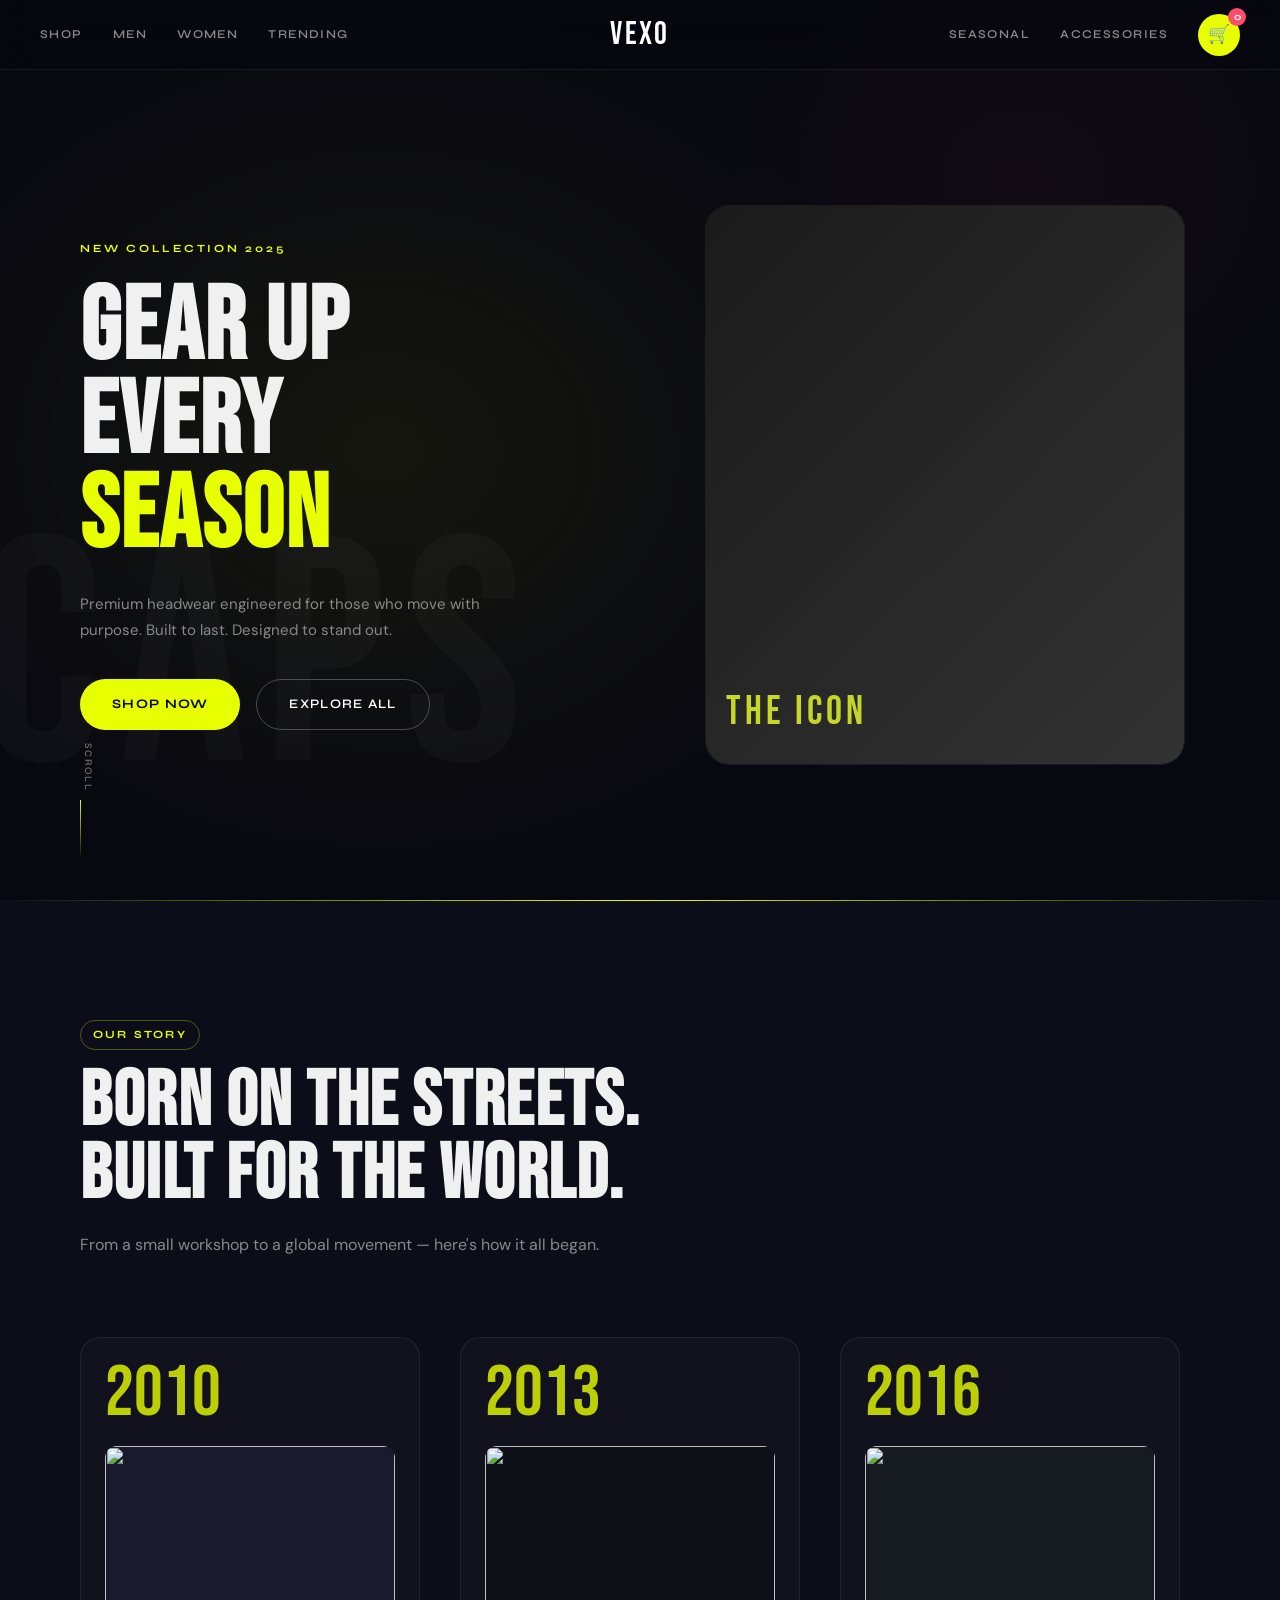
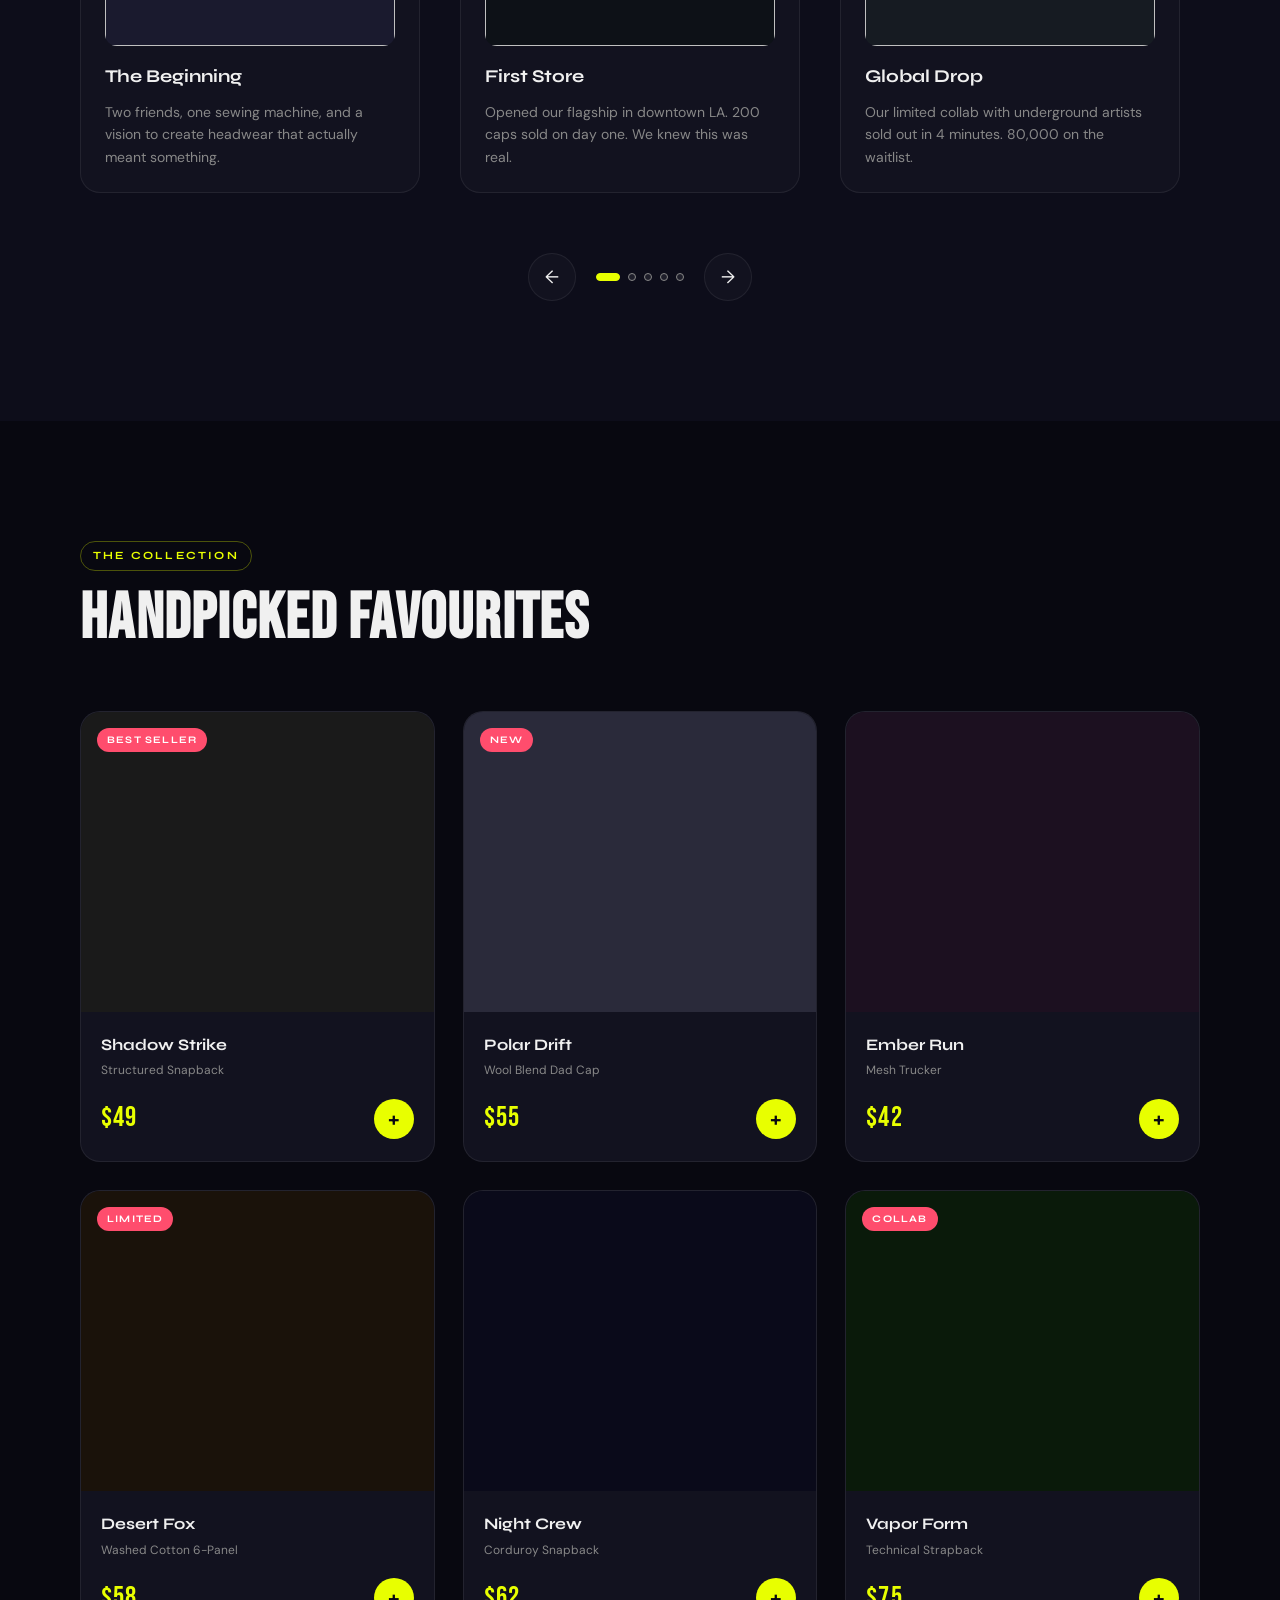
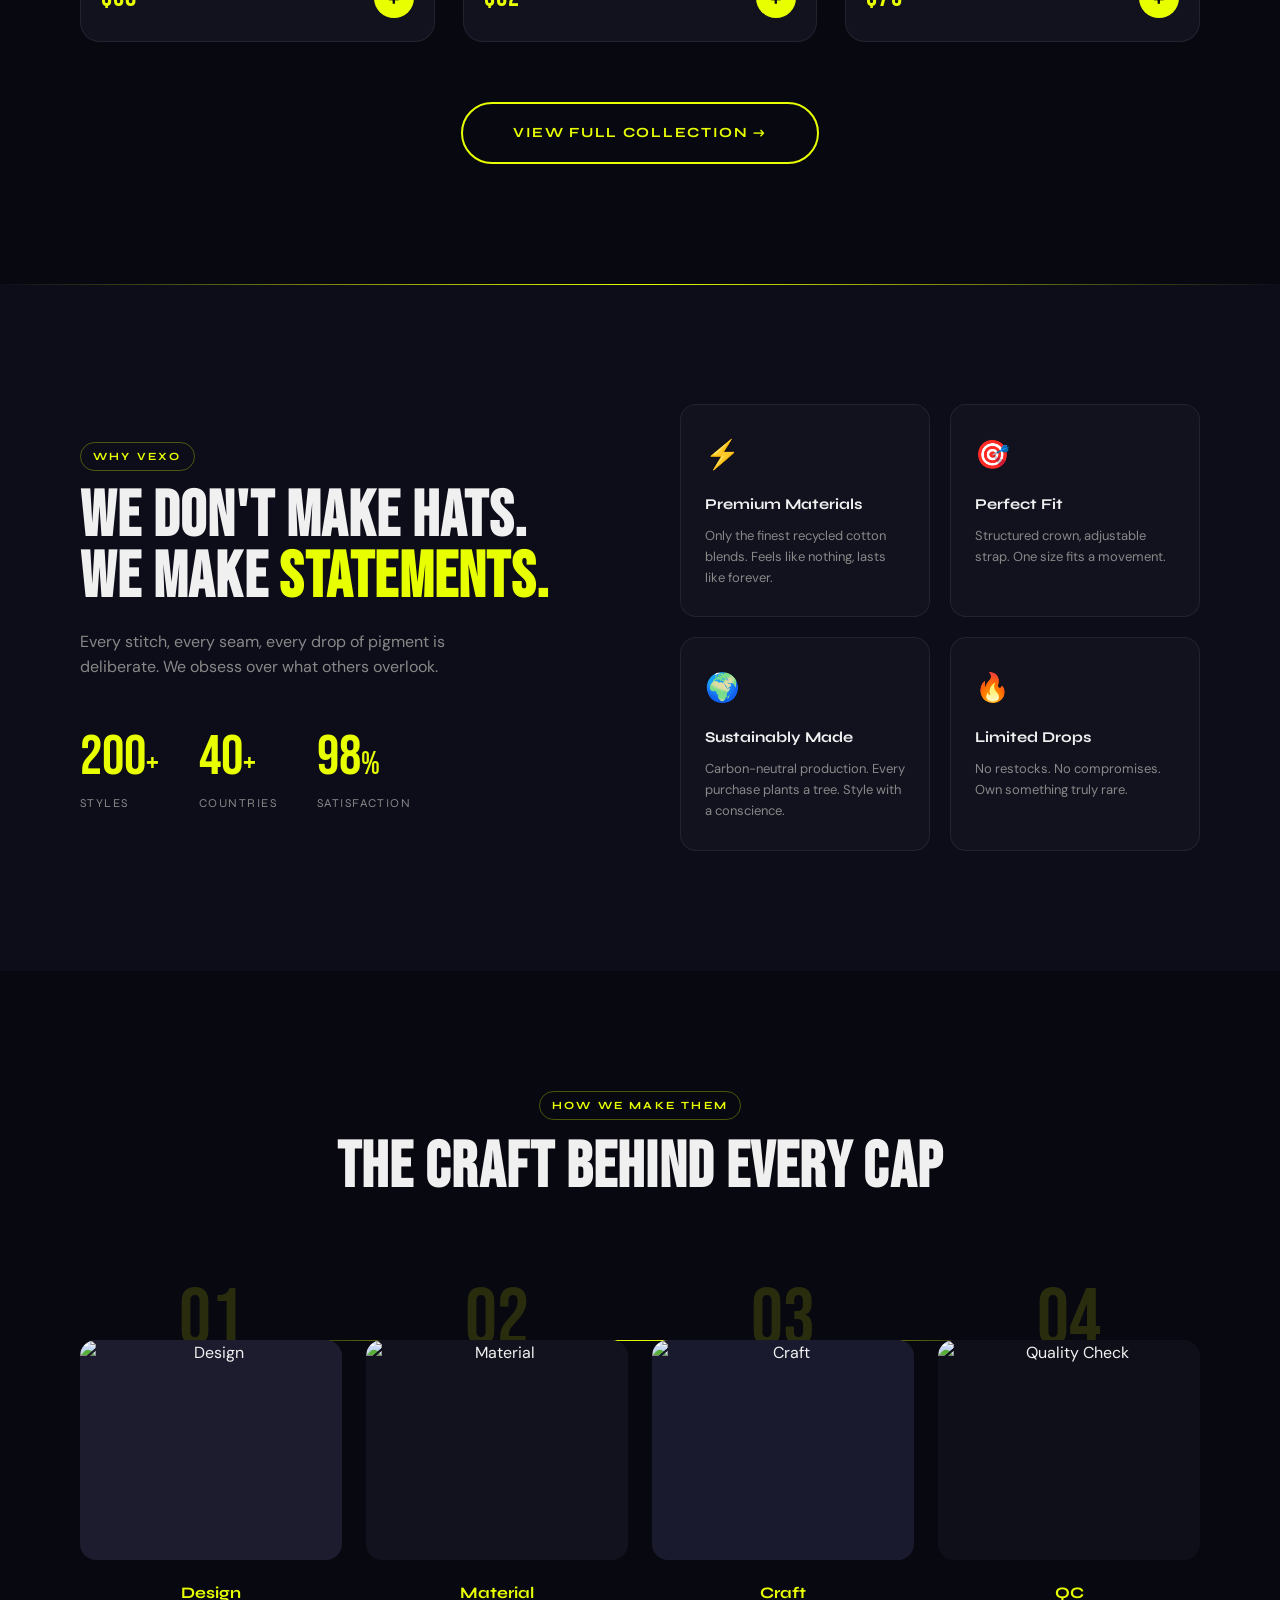
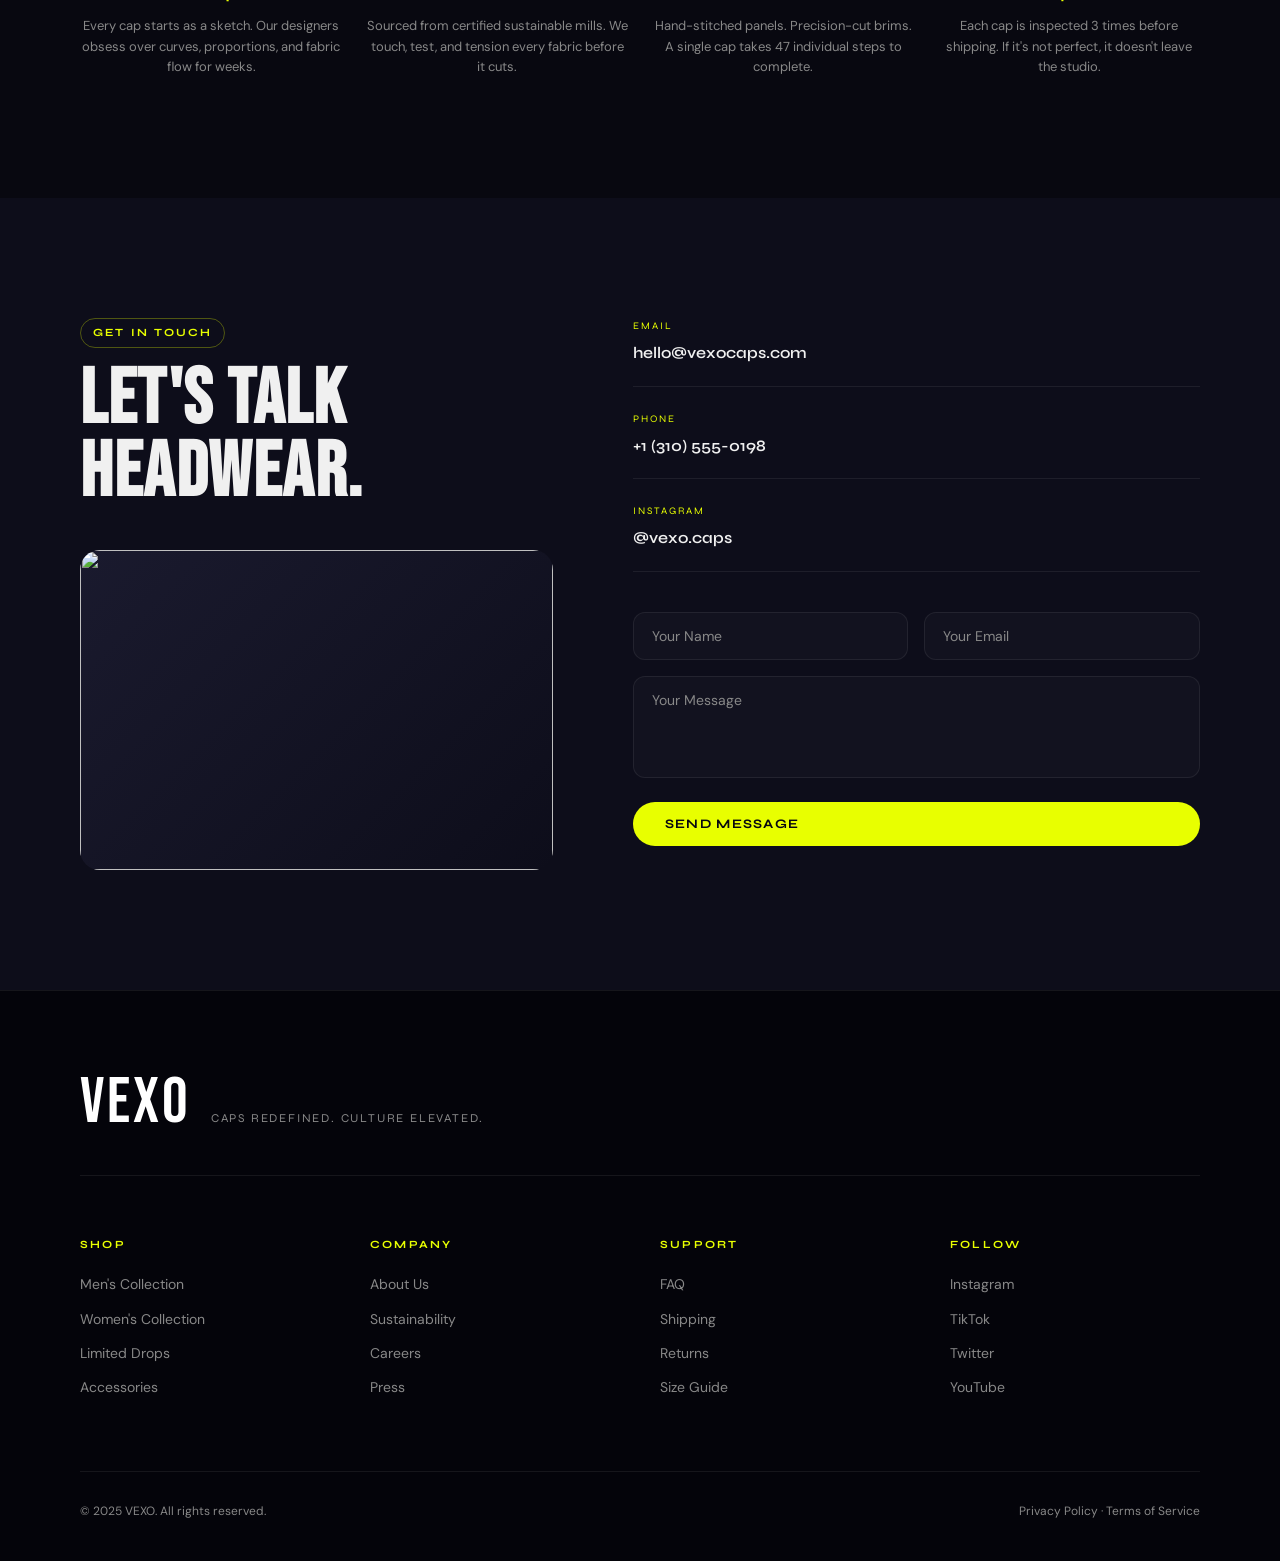
==== index.html @ aacdba31 "first commit" ====
<!DOCTYPE html>
<html lang="en">
<head>
  <meta charset="UTF-8" />
  <meta name="viewport" content="width=device-width, initial-scale=1.0" />
  <title>VEXO — Caps Redefined</title>
  <link rel="stylesheet" href="index.css" />
  <link href="https://fonts.googleapis.com/css2?family=Bebas+Neue&family=Syne:wght@400;600;700;800&family=DM+Sans:ital,wght@0,300;0,400;1,300&display=swap" rel="stylesheet" />
</head>
<body>

<!-- ========== NAV ========== -->
<nav id="navbar">
  <div class="nav-left">
    <a href="#">SHOP</a>
    <a href="#">MEN</a>
    <a href="#">WOMEN</a>
    <a href="#">TRENDING</a>
  </div>
  <div class="nav-logo">VEXO</div>
  <div class="nav-right">
    <a href="#">SEASONAL</a>
    <a href="#">ACCESSORIES</a>
    <a href="cart.html" class="cart-link">
      <span class="cart-icon">🛒</span>
      <span class="cart-count" id="cartCount">0</span>
    </a>
  </div>
</nav>

<!-- ========== HERO ========== -->
<section class="hero" id="hero">
  <div class="hero-bg-text">CAPS</div>
  <div class="hero-content">
    <div class="hero-tag">NEW COLLECTION 2025</div>
    <h1 class="hero-title">
      <span class="line" data-text="GEAR UP">GEAR UP</span>
      <span class="line" data-text="EVERY">EVERY</span>
      <span class="line accent" data-text="SEASON">SEASON</span>
    </h1>
    <p class="hero-sub">Premium headwear engineered for those who move with purpose. Built to last. Designed to stand out.</p>
    <div class="hero-btns">
      <a href="#store" class="btn-primary">SHOP NOW</a>
      <a href="full-collection.html" class="btn-secondary">EXPLORE ALL</a>
    </div>
  </div>
  <div class="hero-img-wrap">
    <div class="hero-img-box">
      <img src="images/hero-cap.jpg" alt="Hero Cap" onerror="this.style.background='linear-gradient(135deg,#1a1a1a,#333)';this.alt=''">
      <div class="hero-img-label">THE ICON</div>
    </div>
  </div>
  <div class="hero-scroll-hint">
    <span>SCROLL</span>
    <div class="scroll-line"></div>
  </div>
</section>

<!-- ========== ABOUT / TIMELINE ========== -->
<section class="about" id="about">
  <div class="about-header">
    <span class="section-tag">OUR STORY</span>
    <h2>Born on the streets.<br>Built for the world.</h2>
    <p class="about-intro">From a small workshop to a global movement — here's how it all began.</p>
  </div>

  <div class="timeline-wrapper">
    <div class="timeline-track" id="timelineTrack">
      <div class="timeline-item">
        <div class="tl-year">2010</div>
        <div class="tl-img-wrap">
          <img src="images/tl1.jpg" alt="" onerror="this.parentElement.style.background='#1a1a2e'">
        </div>
        <div class="tl-content">
          <h3>The Beginning</h3>
          <p>Two friends, one sewing machine, and a vision to create headwear that actually meant something.</p>
        </div>
      </div>
      <div class="timeline-item">
        <div class="tl-year">2013</div>
        <div class="tl-img-wrap">
          <img src="images/tl2.jpg" alt="" onerror="this.parentElement.style.background='#0d1117'">
        </div>
        <div class="tl-content">
          <h3>First Store</h3>
          <p>Opened our flagship in downtown LA. 200 caps sold on day one. We knew this was real.</p>
        </div>
      </div>
      <div class="timeline-item">
        <div class="tl-year">2016</div>
        <div class="tl-img-wrap">
          <img src="images/tl3.jpg" alt="" onerror="this.parentElement.style.background='#161b22'">
        </div>
        <div class="tl-content">
          <h3>Global Drop</h3>
          <p>Our limited collab with underground artists sold out in 4 minutes. 80,000 on the waitlist.</p>
        </div>
      </div>
      <div class="timeline-item">
        <div class="tl-year">2019</div>
        <div class="tl-img-wrap">
          <img src="images/tl4.jpg" alt="" onerror="this.parentElement.style.background='#0f0f1a'">
        </div>
        <div class="tl-content">
          <h3>Sustainable Era</h3>
          <p>Switched to 100% recycled materials. Style without compromise. Planet first, always.</p>
        </div>
      </div>
      <div class="timeline-item">
        <div class="tl-year">2025</div>
        <div class="tl-img-wrap">
          <img src="images/tl5.jpg" alt="" onerror="this.parentElement.style.background='#111'>">
        </div>
        <div class="tl-content">
          <h3>The Future</h3>
          <p>200+ styles. 40 countries. And we're just getting started. Welcome to the new era of VEXO.</p>
        </div>
      </div>
    </div>
    <div class="timeline-nav">
      <button class="tl-btn" id="tlPrev">←</button>
      <div class="tl-dots" id="tlDots"></div>
      <button class="tl-btn" id="tlNext">→</button>
    </div>
  </div>
</section>

<!-- ========== STORE SECTION ========== -->
<section class="store" id="store">
  <div class="store-header">
    <span class="section-tag">THE COLLECTION</span>
    <h2>Handpicked Favourites</h2>
  </div>

  <div class="products-grid" id="productsGrid">
    <!-- Cards injected by JS -->
  </div>

  <div class="store-cta">
    <a href="full-collection.html" class="btn-outline-big">VIEW FULL COLLECTION →</a>
  </div>
</section>

<!-- ========== WHY US ========== -->
<section class="why" id="why">
  <div class="why-left">
    <span class="section-tag">WHY VEXO</span>
    <h2>We don't make hats.<br>We make <em>statements.</em></h2>
    <p>Every stitch, every seam, every drop of pigment is deliberate. We obsess over what others overlook.</p>
    <div class="why-stats">
      <div class="stat"><span class="stat-num" data-target="200">0</span><span>+</span><p>Styles</p></div>
      <div class="stat"><span class="stat-num" data-target="40">0</span><span>+</span><p>Countries</p></div>
      <div class="stat"><span class="stat-num" data-target="98">0</span><span>%</span><p>Satisfaction</p></div>
    </div>
  </div>
  <div class="why-right">
    <div class="why-card wc1">
      <div class="wc-icon">⚡</div>
      <h4>Premium Materials</h4>
      <p>Only the finest recycled cotton blends. Feels like nothing, lasts like forever.</p>
    </div>
    <div class="why-card wc2">
      <div class="wc-icon">🎯</div>
      <h4>Perfect Fit</h4>
      <p>Structured crown, adjustable strap. One size fits a movement.</p>
    </div>
    <div class="why-card wc3">
      <div class="wc-icon">🌍</div>
      <h4>Sustainably Made</h4>
      <p>Carbon-neutral production. Every purchase plants a tree. Style with a conscience.</p>
    </div>
    <div class="why-card wc4">
      <div class="wc-icon">🔥</div>
      <h4>Limited Drops</h4>
      <p>No restocks. No compromises. Own something truly rare.</p>
    </div>
  </div>
</section>

<!-- ========== PROCESS SECTION ========== -->
<section class="process" id="process">
  <div class="process-header">
    <span class="section-tag">HOW WE MAKE THEM</span>
    <h2>The Craft Behind Every Cap</h2>
  </div>
  <div class="process-steps">
    <div class="process-step ps-reveal">
      <div class="ps-num">01</div>
      <div class="ps-img-wrap">
        <img src="images/proc1.jpg" alt="Design" onerror="this.parentElement.style.background='#1c1c2e'">
      </div>
      <h4>Design</h4>
      <p>Every cap starts as a sketch. Our designers obsess over curves, proportions, and fabric flow for weeks.</p>
    </div>
    <div class="process-step ps-reveal">
      <div class="ps-num">02</div>
      <div class="ps-img-wrap">
        <img src="images/proc2.jpg" alt="Material" onerror="this.parentElement.style.background='#12121f'">
      </div>
      <h4>Material</h4>
      <p>Sourced from certified sustainable mills. We touch, test, and tension every fabric before it cuts.</p>
    </div>
    <div class="process-step ps-reveal">
      <div class="ps-num">03</div>
      <div class="ps-img-wrap">
        <img src="images/proc3.jpg" alt="Craft" onerror="this.parentElement.style.background='#1a1a2e'">
      </div>
      <h4>Craft</h4>
      <p>Hand-stitched panels. Precision-cut brims. A single cap takes 47 individual steps to complete.</p>
    </div>
    <div class="process-step ps-reveal">
      <div class="ps-num">04</div>
      <div class="ps-img-wrap">
        <img src="images/proc4.jpg" alt="Quality Check" onerror="this.parentElement.style.background='#0f0f1a'">
      </div>
      <h4>QC</h4>
      <p>Each cap is inspected 3 times before shipping. If it's not perfect, it doesn't leave the studio.</p>
    </div>
  </div>
</section>

<!-- ========== CONTACT ========== -->
<section class="contact" id="contact">
  <div class="contact-left">
    <span class="section-tag">GET IN TOUCH</span>
    <h2>Let's Talk<br>Headwear.</h2>
    <div class="contact-img-wrap">
      <img src="images/contact-cap.jpg" alt="" onerror="this.parentElement.style.background='linear-gradient(135deg,#1a1a2e,#0d0d1a)'">
    </div>
  </div>
  <div class="contact-right">
    <div class="contact-info">
      <div class="ci-item">
        <div class="ci-label">EMAIL</div>
        <div class="ci-value">hello@vexocaps.com</div>
      </div>
      <div class="ci-item">
        <div class="ci-label">PHONE</div>
        <div class="ci-value">+1 (310) 555-0198</div>
      </div>
      <div class="ci-item">
        <div class="ci-label">INSTAGRAM</div>
        <div class="ci-value">@vexo.caps</div>
      </div>
    </div>
    <form class="contact-form" id="contactForm">
      <div class="form-row">
        <div class="form-group">
          <input type="text" placeholder="Your Name" required />
        </div>
        <div class="form-group">
          <input type="email" placeholder="Your Email" required />
        </div>
      </div>
      <div class="form-group">
        <textarea placeholder="Your Message" rows="4" required></textarea>
      </div>
      <button type="submit" class="btn-primary">SEND MESSAGE</button>
    </form>
  </div>
</section>

<!-- ========== FOOTER ========== -->
<footer class="footer">
  <div class="footer-top">
    <div class="footer-logo">VEXO</div>
    <div class="footer-tagline">Caps Redefined. Culture Elevated.</div>
  </div>
  <div class="footer-grid">
    <div class="footer-col">
      <h5>SHOP</h5>
      <a href="#">Men's Collection</a>
      <a href="#">Women's Collection</a>
      <a href="#">Limited Drops</a>
      <a href="#">Accessories</a>
    </div>
    <div class="footer-col">
      <h5>COMPANY</h5>
      <a href="#">About Us</a>
      <a href="#">Sustainability</a>
      <a href="#">Careers</a>
      <a href="#">Press</a>
    </div>
    <div class="footer-col">
      <h5>SUPPORT</h5>
      <a href="#">FAQ</a>
      <a href="#">Shipping</a>
      <a href="#">Returns</a>
      <a href="#">Size Guide</a>
    </div>
    <div class="footer-col">
      <h5>FOLLOW</h5>
      <a href="#">Instagram</a>
      <a href="#">TikTok</a>
      <a href="#">Twitter</a>
      <a href="#">YouTube</a>
    </div>
  </div>
  <div class="footer-bottom">
    <span>© 2025 VEXO. All rights reserved.</span>
    <span>Privacy Policy · Terms of Service</span>
  </div>
</footer>

<!-- Add to cart toast -->
<div class="toast" id="toast">
  <span class="toast-icon">✓</span>
  <span id="toastMsg">Added to cart!</span>
</div>

<script src="script.js"></script>
</body>
</html>
---- index.css ----
/* ===================== RESET & VARS ===================== */
*, *::before, *::after { box-sizing: border-box; margin: 0; padding: 0; }

:root {
  --bg: #080810;
  --bg2: #0d0d1a;
  --surface: #12121f;
  --border: rgba(255,255,255,0.07);
  --text: #f0f0f0;
  --text-muted: #888;
  --accent: #e8ff00;
  --accent2: #ff4d6d;
  --white: #ffffff;
  --font-display: 'Bebas Neue', sans-serif;
  --font-body: 'DM Sans', sans-serif;
  --font-ui: 'Syne', sans-serif;
  --nav-h: 70px;
  --radius: 12px;
  --transition: cubic-bezier(0.25, 0.46, 0.45, 0.94);
}

html { scroll-behavior: smooth; }

body {
  background: var(--bg);
  color: var(--text);
  font-family: var(--font-body);
  font-size: 16px;
  line-height: 1.6;
  overflow-x: hidden;
}

a { text-decoration: none; color: inherit; }
img { display: block; width: 100%; height: 100%; object-fit: cover; }
button { cursor: pointer; border: none; background: none; font-family: inherit; }

/* ===================== SCROLLBAR ===================== */
::-webkit-scrollbar { width: 4px; }
::-webkit-scrollbar-track { background: var(--bg); }
::-webkit-scrollbar-thumb { background: var(--accent); border-radius: 2px; }

/* ===================== NAV ===================== */
#navbar {
  position: fixed;
  top: 0; left: 0; right: 0;
  z-index: 1000;
  height: var(--nav-h);
  display: flex;
  align-items: center;
  justify-content: space-between;
  padding: 0 40px;
  background: rgba(8,8,16,0.6);
  backdrop-filter: blur(20px);
  border-bottom: 1px solid var(--border);
  transition: background 0.4s;
}
#navbar.scrolled { background: rgba(8,8,16,0.95); }

.nav-left, .nav-right {
  display: flex;
  align-items: center;
  gap: 30px;
}
.nav-left a, .nav-right a:not(.cart-link) {
  font-family: var(--font-ui);
  font-size: 12px;
  font-weight: 600;
  letter-spacing: 0.12em;
  color: var(--text-muted);
  transition: color 0.3s;
}
.nav-left a:hover, .nav-right a:not(.cart-link):hover { color: var(--accent); }

.nav-logo {
  font-family: var(--font-display);
  font-size: 32px;
  letter-spacing: 0.08em;
  color: var(--white);
  position: absolute;
  left: 50%;
  transform: translateX(-50%);
}

.cart-link {
  position: relative;
  display: flex;
  align-items: center;
  justify-content: center;
  width: 42px; height: 42px;
  background: var(--accent);
  border-radius: 50%;
  font-size: 18px;
  transition: transform 0.3s var(--transition), box-shadow 0.3s;
}
.cart-link:hover { transform: scale(1.12); box-shadow: 0 0 20px rgba(232,255,0,0.5); }
.cart-count {
  position: absolute;
  top: -6px; right: -6px;
  background: var(--accent2);
  color: #fff;
  font-family: var(--font-ui);
  font-size: 10px;
  font-weight: 700;
  width: 18px; height: 18px;
  border-radius: 50%;
  display: flex;
  align-items: center;
  justify-content: center;
  transition: transform 0.3s var(--transition);
}
.cart-count.bump { animation: bump 0.4s var(--transition); }
@keyframes bump {
  0% { transform: scale(1); }
  50% { transform: scale(1.6); }
  100% { transform: scale(1); }
}

/* ===================== SECTION TAGS ===================== */
.section-tag {
  display: inline-block;
  font-family: var(--font-ui);
  font-size: 11px;
  font-weight: 700;
  letter-spacing: 0.2em;
  color: var(--accent);
  text-transform: uppercase;
  margin-bottom: 16px;
  padding: 5px 12px;
  border: 1px solid rgba(232,255,0,0.3);
  border-radius: 100px;
}

/* ===================== BUTTONS ===================== */
.btn-primary {
  display: inline-flex;
  align-items: center;
  gap: 8px;
  padding: 14px 32px;
  background: var(--accent);
  color: #080810;
  font-family: var(--font-ui);
  font-size: 13px;
  font-weight: 700;
  letter-spacing: 0.1em;
  border-radius: 100px;
  transition: transform 0.3s var(--transition), box-shadow 0.3s, background 0.3s;
  position: relative;
  overflow: hidden;
}
.btn-primary::after {
  content: '';
  position: absolute;
  inset: 0;
  background: rgba(255,255,255,0.2);
  transform: translateX(-100%);
  transition: transform 0.4s var(--transition);
}
.btn-primary:hover { transform: translateY(-2px); box-shadow: 0 10px 40px rgba(232,255,0,0.3); }
.btn-primary:hover::after { transform: translateX(0); }

.btn-secondary {
  display: inline-flex;
  align-items: center;
  gap: 8px;
  padding: 14px 32px;
  background: transparent;
  color: var(--white);
  font-family: var(--font-ui);
  font-size: 13px;
  font-weight: 600;
  letter-spacing: 0.1em;
  border: 1px solid rgba(255,255,255,0.25);
  border-radius: 100px;
  transition: all 0.3s var(--transition);
}
.btn-secondary:hover { border-color: var(--white); background: rgba(255,255,255,0.05); transform: translateY(-2px); }

.btn-outline-big {
  display: inline-flex;
  align-items: center;
  padding: 18px 50px;
  font-family: var(--font-ui);
  font-size: 14px;
  font-weight: 700;
  letter-spacing: 0.12em;
  border: 2px solid var(--accent);
  color: var(--accent);
  border-radius: 100px;
  transition: all 0.4s var(--transition);
  position: relative;
  overflow: hidden;
  z-index: 0;
}
.btn-outline-big::before {
  content: '';
  position: absolute;
  inset: 0;
  background: var(--accent);
  transform: scaleX(0);
  transform-origin: left;
  transition: transform 0.4s var(--transition);
  z-index: -1;
}
.btn-outline-big:hover { color: #080810; }
.btn-outline-big:hover::before { transform: scaleX(1); }

/* ===================== HERO ===================== */
.hero {
  min-height: 100vh;
  padding-top: var(--nav-h);
  display: grid;
  grid-template-columns: 1fr 1fr;
  align-items: center;
  position: relative;
  overflow: hidden;
  padding-left: 80px;
  padding-right: 60px;
  gap: 40px;
}

.hero::before {
  content: '';
  position: absolute;
  inset: 0;
  background: radial-gradient(ellipse 60% 70% at 30% 50%, rgba(232,255,0,0.06) 0%, transparent 70%),
              radial-gradient(ellipse 40% 50% at 80% 20%, rgba(255,77,109,0.04) 0%, transparent 60%);
  pointer-events: none;
}

.hero-bg-text {
  position: absolute;
  font-family: var(--font-display);
  font-size: clamp(180px, 25vw, 380px);
  color: rgba(255,255,255,0.025);
  letter-spacing: 0.05em;
  bottom: -20px;
  left: -20px;
  pointer-events: none;
  user-select: none;
  white-space: nowrap;
}

.hero-content { position: relative; z-index: 2; }

.hero-tag {
  font-family: var(--font-ui);
  font-size: 11px;
  font-weight: 700;
  letter-spacing: 0.25em;
  color: var(--accent);
  margin-bottom: 24px;
  opacity: 0;
  animation: fadeUp 0.8s var(--transition) 0.3s forwards;
}

.hero-title {
  font-family: var(--font-display);
  font-size: clamp(60px, 8vw, 120px);
  line-height: 0.92;
  letter-spacing: 0.02em;
  margin-bottom: 28px;
  overflow: hidden;
}

.hero-title .line {
  display: block;
  opacity: 0;
  transform: translateY(60px);
  animation: slideUp 0.8s var(--transition) forwards;
}
.hero-title .line:nth-child(1) { animation-delay: 0.5s; }
.hero-title .line:nth-child(2) { animation-delay: 0.65s; }
.hero-title .line:nth-child(3) { animation-delay: 0.8s; color: var(--accent); }

.hero-sub {
  color: var(--text-muted);
  font-size: 15px;
  line-height: 1.7;
  max-width: 400px;
  margin-bottom: 36px;
  opacity: 0;
  animation: fadeUp 0.8s var(--transition) 1s forwards;
}

.hero-btns {
  display: flex;
  gap: 16px;
  flex-wrap: wrap;
  opacity: 0;
  animation: fadeUp 0.8s var(--transition) 1.1s forwards;
}

.hero-img-wrap {
  position: relative;
  z-index: 2;
  display: flex;
  justify-content: center;
  align-items: center;
  opacity: 0;
  animation: fadeIn 1s var(--transition) 0.6s forwards;
}

.hero-img-box {
  position: relative;
  width: 100%;
  max-width: 480px;
  height: 560px;
  border-radius: 24px;
  overflow: hidden;
  border: 1px solid var(--border);
}
.hero-img-box img {
  width: 100%; height: 100%;
  object-fit: cover;
  transform: scale(1.05);
  transition: transform 6s ease;
}
.hero-img-box:hover img { transform: scale(1); }

.hero-img-label {
  position: absolute;
  bottom: 20px; left: 20px;
  font-family: var(--font-display);
  font-size: 40px;
  color: var(--accent);
  letter-spacing: 0.1em;
  mix-blend-mode: exclusion;
}

.hero-scroll-hint {
  position: absolute;
  bottom: 40px; left: 80px;
  display: flex;
  flex-direction: column;
  align-items: flex-start;
  gap: 8px;
  opacity: 0;
  animation: fadeIn 1s 1.4s forwards;
}
.hero-scroll-hint span {
  font-family: var(--font-ui);
  font-size: 10px;
  letter-spacing: 0.2em;
  color: var(--text-muted);
  writing-mode: vertical-rl;
}
.scroll-line {
  width: 1px;
  height: 60px;
  background: linear-gradient(to bottom, var(--accent), transparent);
  animation: scrollLine 2s ease-in-out infinite;
}
@keyframes scrollLine {
  0%, 100% { transform: scaleY(1); opacity: 1; }
  50% { transform: scaleY(0.5); opacity: 0.4; }
}

/* ===================== ANIMATIONS ===================== */
@keyframes fadeUp {
  from { opacity: 0; transform: translateY(30px); }
  to { opacity: 1; transform: translateY(0); }
}
@keyframes slideUp {
  from { opacity: 0; transform: translateY(60px); }
  to { opacity: 1; transform: translateY(0); }
}
@keyframes fadeIn {
  from { opacity: 0; }
  to { opacity: 1; }
}

/* Reveal on scroll */
.reveal {
  opacity: 0;
  transform: translateY(40px);
  transition: opacity 0.7s var(--transition), transform 0.7s var(--transition);
}
.reveal.visible {
  opacity: 1;
  transform: translateY(0);
}

/* ===================== ABOUT / TIMELINE ===================== */
.about {
  padding: 120px 80px;
  background: var(--bg2);
  position: relative;
  overflow: hidden;
}
.about::before {
  content: '';
  position: absolute;
  top: 0; left: 0; right: 0;
  height: 1px;
  background: linear-gradient(90deg, transparent, var(--accent), transparent);
}

.about-header {
  max-width: 600px;
  margin-bottom: 80px;
}
.about-header h2 {
  font-family: var(--font-display);
  font-size: clamp(42px, 6vw, 80px);
  line-height: 0.95;
  letter-spacing: 0.02em;
  margin-bottom: 20px;
}
.about-intro { color: var(--text-muted); font-size: 16px; }

.timeline-wrapper {
  position: relative;
  overflow: hidden;
}

.timeline-track {
  display: flex;
  gap: 40px;
  overflow-x: hidden;
  scroll-behavior: smooth;
  -ms-overflow-style: none;
  scrollbar-width: none;
  padding-bottom: 20px;
}
.timeline-track::-webkit-scrollbar { display: none; }

.timeline-item {
  flex: 0 0 340px;
  background: var(--surface);
  border: 1px solid var(--border);
  border-radius: 20px;
  overflow: hidden;
  transition: transform 0.4s var(--transition), box-shadow 0.4s;
}
.timeline-item:hover {
  transform: translateY(-8px);
  box-shadow: 0 24px 60px rgba(0,0,0,0.4), 0 0 0 1px rgba(232,255,0,0.2);
}

.tl-year {
  font-family: var(--font-display);
  font-size: 72px;
  color: var(--accent);
  padding: 20px 24px 0;
  line-height: 1;
  opacity: 0.8;
}
.tl-img-wrap {
  height: 200px;
  margin: 16px 24px;
  border-radius: 12px;
  overflow: hidden;
  background: var(--bg);
}
.tl-content { padding: 0 24px 24px; }
.tl-content h3 {
  font-family: var(--font-ui);
  font-size: 18px;
  font-weight: 700;
  margin-bottom: 10px;
}
.tl-content p { color: var(--text-muted); font-size: 14px; line-height: 1.6; }

.timeline-nav {
  display: flex;
  align-items: center;
  justify-content: center;
  gap: 20px;
  margin-top: 40px;
}
.tl-btn {
  width: 48px; height: 48px;
  border-radius: 50%;
  background: var(--surface);
  border: 1px solid var(--border);
  color: var(--text);
  font-size: 18px;
  transition: all 0.3s;
  display: flex;
  align-items: center;
  justify-content: center;
}
.tl-btn:hover { background: var(--accent); color: #080810; border-color: var(--accent); }

.tl-dots { display: flex; gap: 8px; }
.tl-dot {
  width: 8px; height: 8px;
  border-radius: 50%;
  background: var(--border);
  border: 1px solid var(--text-muted);
  transition: all 0.3s;
  cursor: pointer;
}
.tl-dot.active { background: var(--accent); border-color: var(--accent); width: 24px; border-radius: 4px; }

/* ===================== STORE ===================== */
.store {
  padding: 120px 80px;
  background: var(--bg);
}
.store-header {
  margin-bottom: 60px;
}
.store-header h2 {
  font-family: var(--font-display);
  font-size: clamp(42px, 5vw, 72px);
  letter-spacing: 0.02em;
  line-height: 1;
}

.products-grid {
  display: grid;
  grid-template-columns: repeat(3, 1fr);
  gap: 28px;
  margin-bottom: 60px;
}

/* Product Card */
.product-card {
  background: var(--surface);
  border: 1px solid var(--border);
  border-radius: 20px;
  overflow: hidden;
  position: relative;
  transition: transform 0.4s var(--transition), box-shadow 0.4s;
  cursor: pointer;
}
.product-card:hover {
  transform: translateY(-10px);
  box-shadow: 0 30px 80px rgba(0,0,0,0.5), 0 0 0 1px rgba(232,255,0,0.15);
}

.pc-img-wrap {
  height: 300px;
  position: relative;
  overflow: hidden;
  background: var(--bg2);
}
.pc-img-wrap img {
  width: 100%; height: 100%;
  object-fit: cover;
  transition: transform 0.6s var(--transition);
}
.product-card:hover .pc-img-wrap img { transform: scale(1.08); }

.pc-badge {
  position: absolute;
  top: 16px; left: 16px;
  background: var(--accent2);
  color: #fff;
  font-family: var(--font-ui);
  font-size: 10px;
  font-weight: 700;
  letter-spacing: 0.12em;
  padding: 4px 10px;
  border-radius: 100px;
}

.pc-overlay {
  position: absolute;
  inset: 0;
  background: rgba(8,8,16,0.6);
  display: flex;
  align-items: center;
  justify-content: center;
  opacity: 0;
  transition: opacity 0.4s;
}
.product-card:hover .pc-overlay { opacity: 1; }
.pc-quick-btn {
  background: var(--accent);
  color: #080810;
  font-family: var(--font-ui);
  font-size: 12px;
  font-weight: 700;
  letter-spacing: 0.1em;
  padding: 10px 24px;
  border-radius: 100px;
  transform: translateY(12px);
  transition: transform 0.4s var(--transition);
}
.product-card:hover .pc-quick-btn { transform: translateY(0); }

.pc-info {
  padding: 20px;
}
.pc-name {
  font-family: var(--font-ui);
  font-size: 16px;
  font-weight: 700;
  margin-bottom: 4px;
}
.pc-style {
  font-size: 12px;
  color: var(--text-muted);
  margin-bottom: 16px;
}
.pc-bottom {
  display: flex;
  align-items: center;
  justify-content: space-between;
}
.pc-price {
  font-family: var(--font-display);
  font-size: 28px;
  color: var(--accent);
  letter-spacing: 0.04em;
}

.add-to-cart-btn {
  width: 40px; height: 40px;
  border-radius: 50%;
  background: var(--accent);
  color: #080810;
  font-size: 20px;
  display: flex;
  align-items: center;
  justify-content: center;
  border: none;
  transition: all 0.3s var(--transition);
  font-weight: bold;
}
.add-to-cart-btn:hover { transform: scale(1.2) rotate(10deg); box-shadow: 0 0 20px rgba(232,255,0,0.5); }
.add-to-cart-btn.adding { animation: addPop 0.5s var(--transition); }
@keyframes addPop {
  0% { transform: scale(1); }
  30% { transform: scale(0.8) rotate(-10deg); }
  60% { transform: scale(1.4) rotate(10deg); background: #c8e600; }
  100% { transform: scale(1) rotate(0); }
}

.store-cta {
  display: flex;
  justify-content: center;
  margin-top: 20px;
}

/* ===================== WHY US ===================== */
.why {
  padding: 120px 80px;
  background: var(--bg2);
  display: grid;
  grid-template-columns: 1fr 1fr;
  gap: 80px;
  align-items: center;
  position: relative;
}
.why::before {
  content: '';
  position: absolute;
  top: 0; left: 0; right: 0;
  height: 1px;
  background: linear-gradient(90deg, transparent, var(--accent), transparent);
}

.why-left h2 {
  font-family: var(--font-display);
  font-size: clamp(40px, 5vw, 72px);
  line-height: 0.95;
  letter-spacing: 0.02em;
  margin-bottom: 20px;
}
.why-left h2 em { color: var(--accent); font-style: normal; }
.why-left > p { color: var(--text-muted); font-size: 16px; margin-bottom: 50px; max-width: 380px; }

.why-stats {
  display: flex;
  gap: 40px;
}
.stat { }
.stat-num {
  font-family: var(--font-display);
  font-size: 56px;
  color: var(--accent);
  display: inline;
  line-height: 1;
}
.stat span:last-of-type {
  font-family: var(--font-display);
  font-size: 32px;
  color: var(--accent);
}
.stat p {
  font-family: var(--font-ui);
  font-size: 12px;
  letter-spacing: 0.12em;
  color: var(--text-muted);
  text-transform: uppercase;
  margin-top: 4px;
}

.why-right {
  display: grid;
  grid-template-columns: 1fr 1fr;
  gap: 20px;
}

.why-card {
  background: var(--surface);
  border: 1px solid var(--border);
  border-radius: 16px;
  padding: 28px 24px;
  transition: all 0.4s var(--transition);
  position: relative;
  overflow: hidden;
}
.why-card::before {
  content: '';
  position: absolute;
  bottom: 0; left: 0; right: 0;
  height: 2px;
  background: var(--accent);
  transform: scaleX(0);
  transition: transform 0.4s var(--transition);
}
.why-card:hover { transform: translateY(-6px); border-color: rgba(232,255,0,0.2); }
.why-card:hover::before { transform: scaleX(1); }

.wc-icon { font-size: 28px; margin-bottom: 14px; }
.why-card h4 {
  font-family: var(--font-ui);
  font-size: 15px;
  font-weight: 700;
  margin-bottom: 10px;
}
.why-card p { font-size: 13px; color: var(--text-muted); line-height: 1.6; }

/* ===================== PROCESS ===================== */
.process {
  padding: 120px 80px;
  background: var(--bg);
}
.process-header {
  text-align: center;
  margin-bottom: 80px;
}
.process-header h2 {
  font-family: var(--font-display);
  font-size: clamp(40px, 5vw, 72px);
  letter-spacing: 0.02em;
  line-height: 1;
}

.process-steps {
  display: grid;
  grid-template-columns: repeat(4, 1fr);
  gap: 24px;
  position: relative;
}
.process-steps::before {
  content: '';
  position: absolute;
  top: 60px; left: 12.5%; right: 12.5%;
  height: 1px;
  background: linear-gradient(90deg, transparent, var(--accent), transparent);
  pointer-events: none;
}

.process-step {
  text-align: center;
  position: relative;
}
.ps-reveal {
  opacity: 0;
  transform: translateY(40px);
  transition: opacity 0.6s var(--transition), transform 0.6s var(--transition);
}
.ps-reveal.visible { opacity: 1; transform: translateY(0); }
.ps-reveal:nth-child(2) { transition-delay: 0.1s; }
.ps-reveal:nth-child(3) { transition-delay: 0.2s; }
.ps-reveal:nth-child(4) { transition-delay: 0.3s; }

.ps-num {
  font-family: var(--font-display);
  font-size: 80px;
  color: rgba(232,255,0,0.15);
  line-height: 1;
  margin-bottom: -20px;
  position: relative;
  z-index: 1;
}

.ps-img-wrap {
  height: 220px;
  border-radius: 16px;
  overflow: hidden;
  background: var(--surface);
  margin-bottom: 20px;
  position: relative;
  z-index: 2;
  transition: transform 0.4s var(--transition), box-shadow 0.4s;
}
.process-step:hover .ps-img-wrap {
  transform: scale(1.03);
  box-shadow: 0 20px 60px rgba(0,0,0,0.4);
}

.process-step h4 {
  font-family: var(--font-ui);
  font-size: 16px;
  font-weight: 700;
  margin-bottom: 10px;
  color: var(--accent);
}
.process-step p { font-size: 13px; color: var(--text-muted); line-height: 1.6; }

/* ===================== CONTACT ===================== */
.contact {
  padding: 120px 80px;
  background: var(--bg2);
  display: grid;
  grid-template-columns: 1fr 1.2fr;
  gap: 80px;
  align-items: start;
}
.contact::before {
  content: '';
  position: absolute;
  /* doesn't need positioning */
}

.contact-left h2 {
  font-family: var(--font-display);
  font-size: clamp(50px, 6vw, 88px);
  line-height: 0.95;
  letter-spacing: 0.02em;
  margin-bottom: 40px;
}

.contact-img-wrap {
  height: 320px;
  border-radius: 20px;
  overflow: hidden;
  background: var(--surface);
}

.contact-info {
  display: flex;
  flex-direction: column;
  gap: 24px;
  margin-bottom: 40px;
}
.ci-item {
  border-bottom: 1px solid var(--border);
  padding-bottom: 20px;
}
.ci-label {
  font-family: var(--font-ui);
  font-size: 10px;
  letter-spacing: 0.2em;
  color: var(--accent);
  margin-bottom: 6px;
}
.ci-value {
  font-family: var(--font-ui);
  font-size: 16px;
  font-weight: 600;
}

.contact-form { display: flex; flex-direction: column; gap: 16px; }
.form-row { display: grid; grid-template-columns: 1fr 1fr; gap: 16px; }
.form-group { }
.contact-form input,
.contact-form textarea {
  width: 100%;
  background: var(--surface);
  border: 1px solid var(--border);
  border-radius: 12px;
  padding: 14px 18px;
  color: var(--text);
  font-family: var(--font-body);
  font-size: 14px;
  transition: border-color 0.3s, box-shadow 0.3s;
  resize: none;
  outline: none;
}
.contact-form input:focus,
.contact-form textarea:focus {
  border-color: var(--accent);
  box-shadow: 0 0 0 3px rgba(232,255,0,0.1);
}
.contact-form input::placeholder,
.contact-form textarea::placeholder { color: var(--text-muted); }

/* ===================== FOOTER ===================== */
.footer {
  background: #04040a;
  border-top: 1px solid var(--border);
  padding: 80px 80px 40px;
}
.footer-top {
  display: flex;
  align-items: baseline;
  gap: 20px;
  margin-bottom: 60px;
  border-bottom: 1px solid var(--border);
  padding-bottom: 40px;
}
.footer-logo {
  font-family: var(--font-display);
  font-size: 64px;
  letter-spacing: 0.05em;
  color: var(--white);
  line-height: 1;
}
.footer-tagline {
  font-family: var(--font-ui);
  font-size: 12px;
  letter-spacing: 0.15em;
  color: var(--text-muted);
  text-transform: uppercase;
}

.footer-grid {
  display: grid;
  grid-template-columns: repeat(4, 1fr);
  gap: 40px;
  margin-bottom: 60px;
}
.footer-col h5 {
  font-family: var(--font-ui);
  font-size: 11px;
  font-weight: 700;
  letter-spacing: 0.2em;
  color: var(--accent);
  margin-bottom: 20px;
}
.footer-col a {
  display: block;
  font-size: 14px;
  color: var(--text-muted);
  margin-bottom: 12px;
  transition: color 0.3s, transform 0.3s;
}
.footer-col a:hover { color: var(--white); transform: translateX(4px); }

.footer-bottom {
  display: flex;
  justify-content: space-between;
  align-items: center;
  border-top: 1px solid var(--border);
  padding-top: 30px;
  font-size: 12px;
  color: var(--text-muted);
}

/* ===================== TOAST ===================== */
.toast {
  position: fixed;
  bottom: 30px; right: 30px;
  background: var(--accent);
  color: #080810;
  font-family: var(--font-ui);
  font-size: 13px;
  font-weight: 700;
  letter-spacing: 0.08em;
  padding: 14px 24px;
  border-radius: 100px;
  display: flex;
  align-items: center;
  gap: 10px;
  transform: translateY(100px);
  opacity: 0;
  transition: transform 0.4s var(--transition), opacity 0.4s;
  z-index: 9999;
  box-shadow: 0 10px 40px rgba(232,255,0,0.3);
}
.toast.show { transform: translateY(0); opacity: 1; }
.toast-icon { font-size: 16px; }

/* ===================== RESPONSIVE ===================== */
@media (max-width: 1024px) {
  .hero { padding: 100px 40px 60px; }
  .about, .store, .why, .process, .contact, .footer { padding-left: 40px; padding-right: 40px; }
  .process-steps { grid-template-columns: repeat(2, 1fr); }
  .process-steps::before { display: none; }
}

@media (max-width: 768px) {
  #navbar { padding: 0 20px; }
  .nav-left a:not(:first-child), .nav-right a:not(.cart-link) { display: none; }

  .hero { grid-template-columns: 1fr; padding: 100px 24px 60px; text-align: center; }
  .hero-img-wrap { display: none; }
  .hero-scroll-hint { left: 24px; }
  .hero-btns { justify-content: center; }

  .about, .store, .why, .process, .contact, .footer { padding-left: 24px; padding-right: 24px; }

  .products-grid { grid-template-columns: repeat(2, 1fr); }
  .why { grid-template-columns: 1fr; gap: 60px; }
  .contact { grid-template-columns: 1fr; }
  .form-row { grid-template-columns: 1fr; }
  .footer-grid { grid-template-columns: repeat(2, 1fr); }
  .footer-bottom { flex-direction: column; gap: 12px; text-align: center; }
}

@media (max-width: 480px) {
  .products-grid { grid-template-columns: 1fr; }
  .why-stats { gap: 24px; }
  .process-steps { grid-template-columns: 1fr; }
}
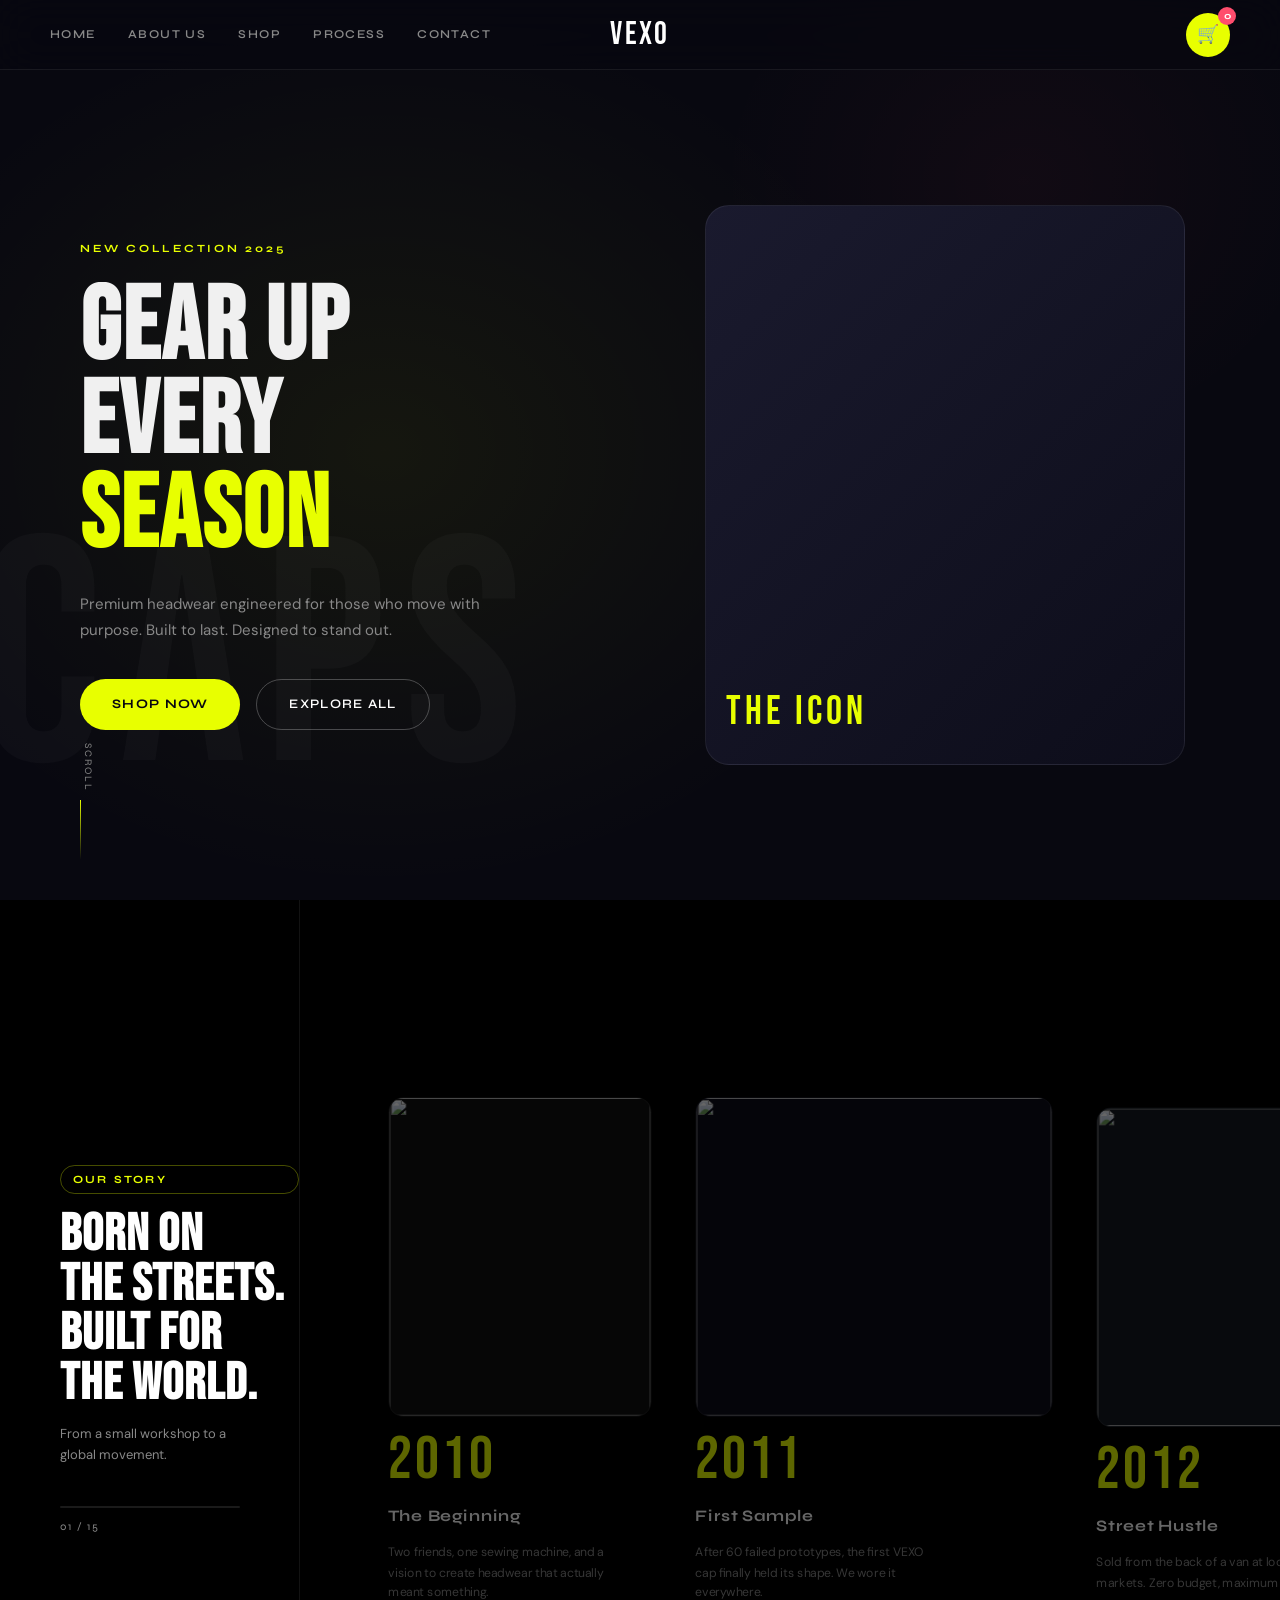
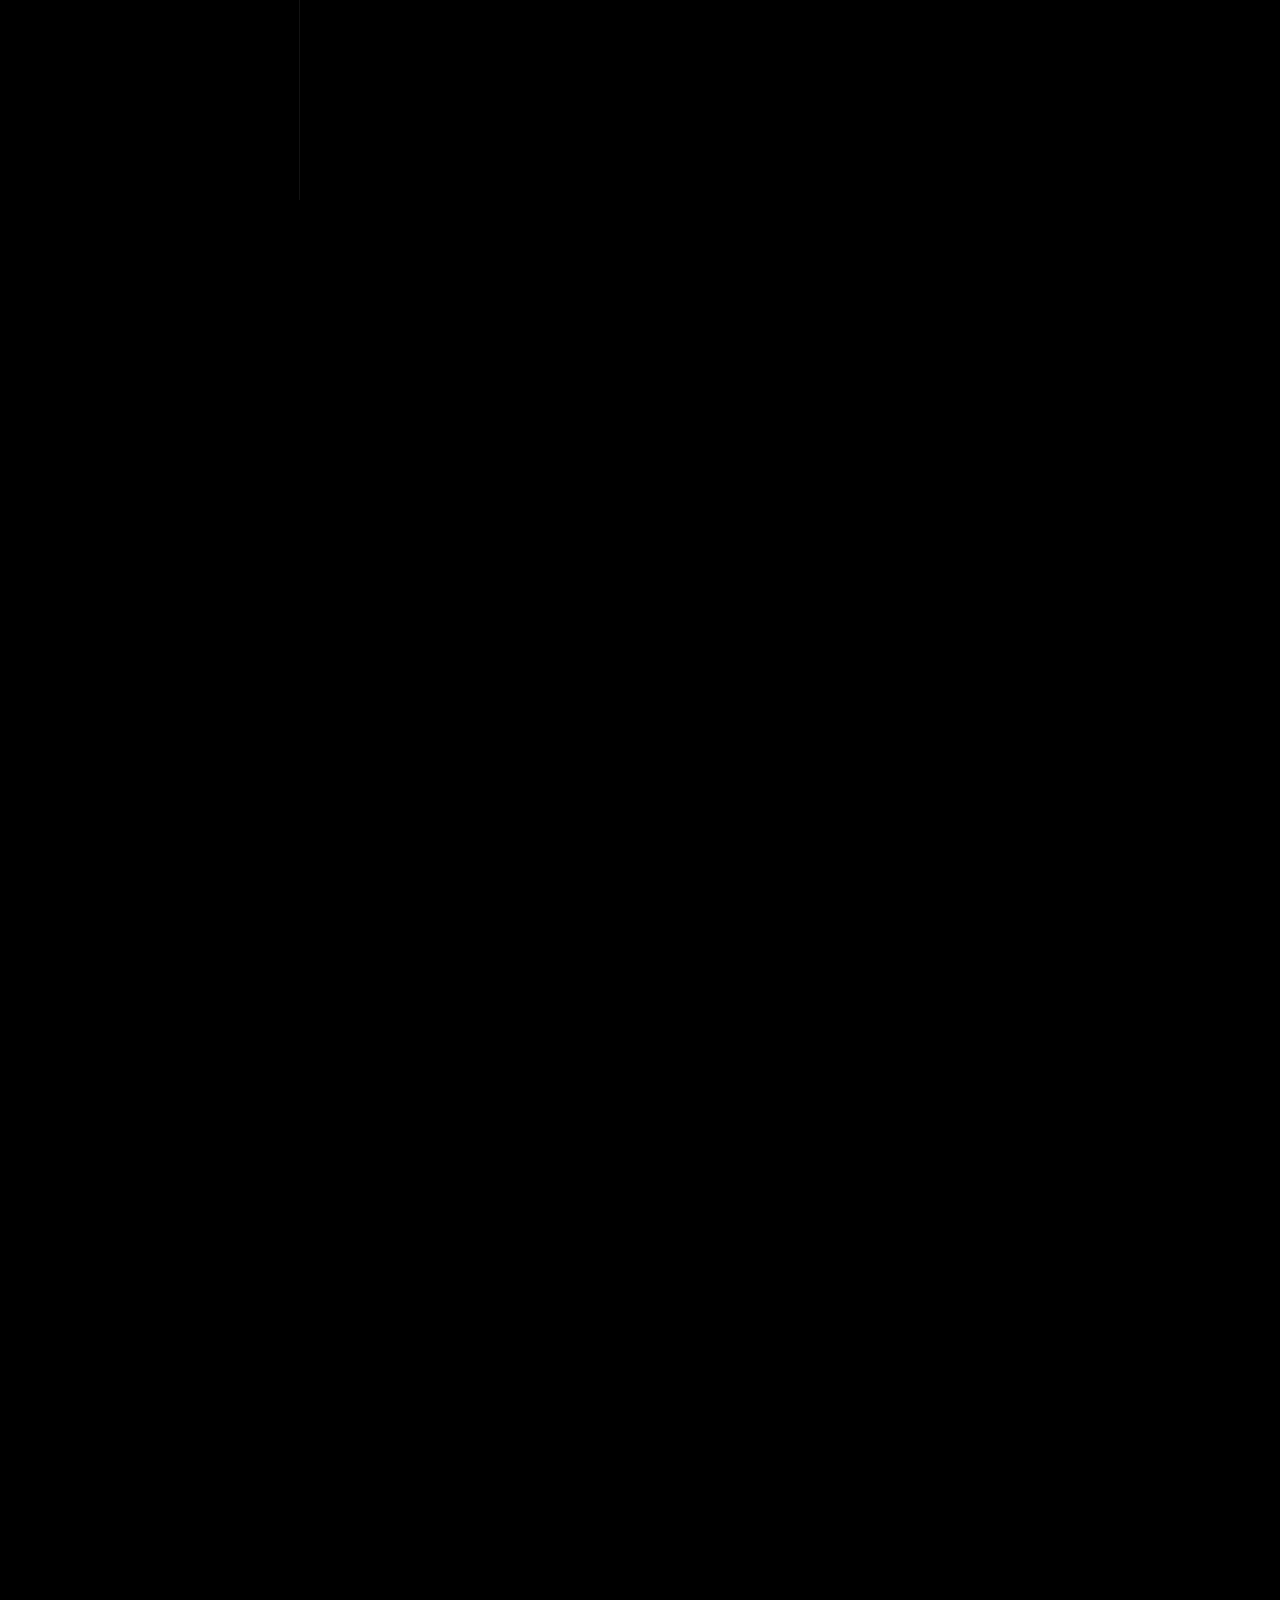
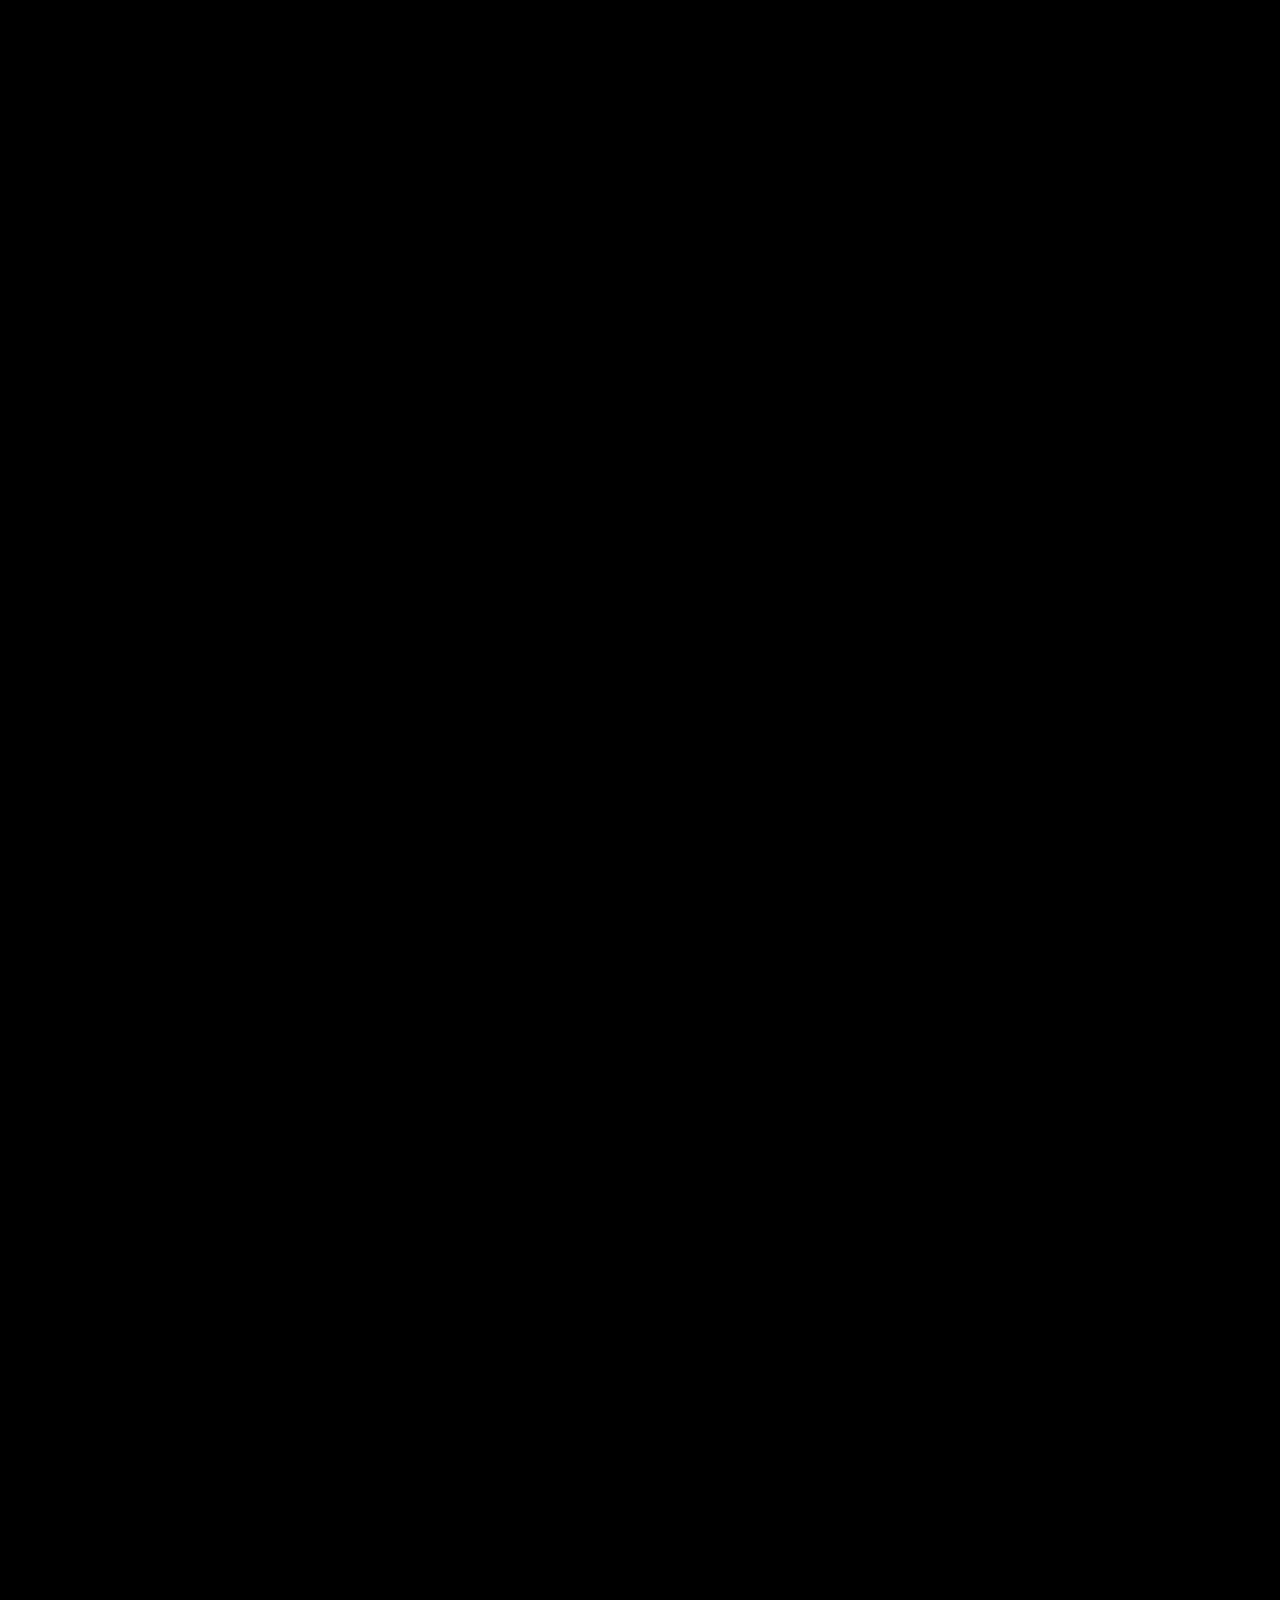
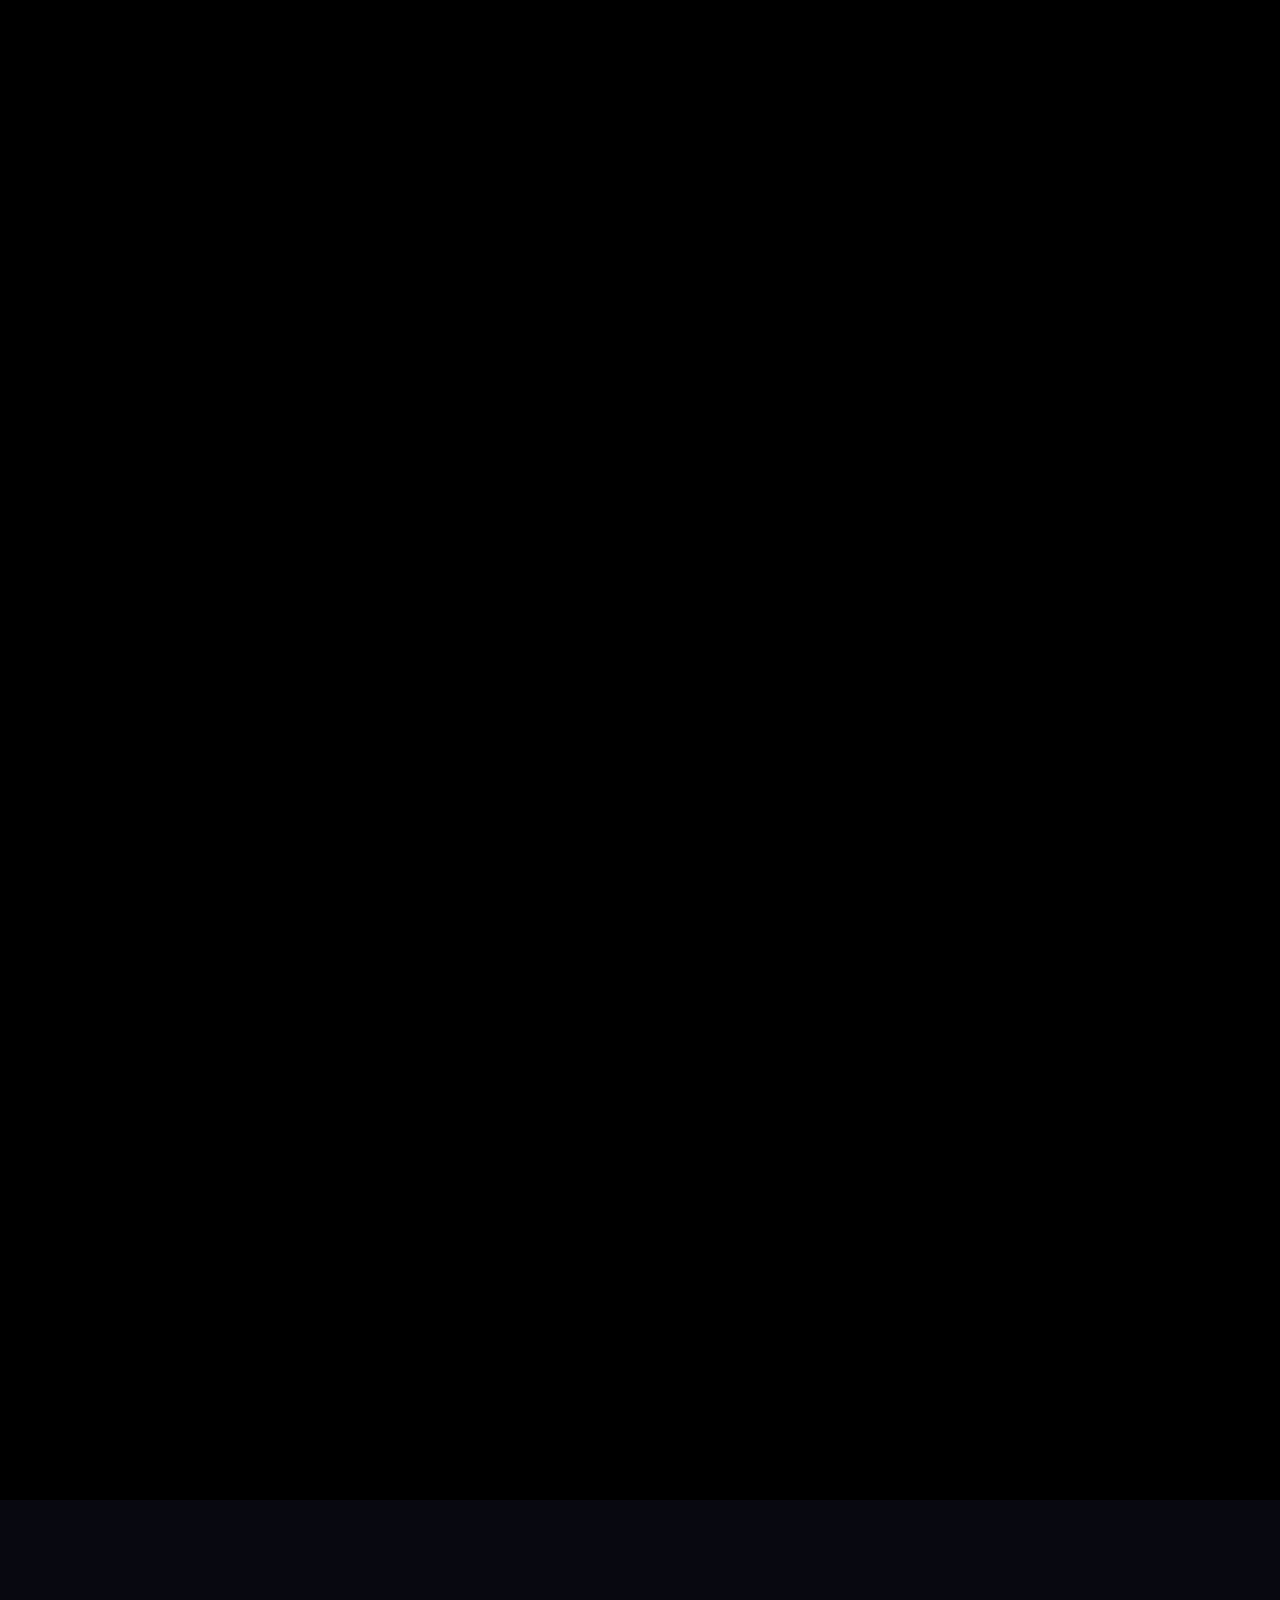
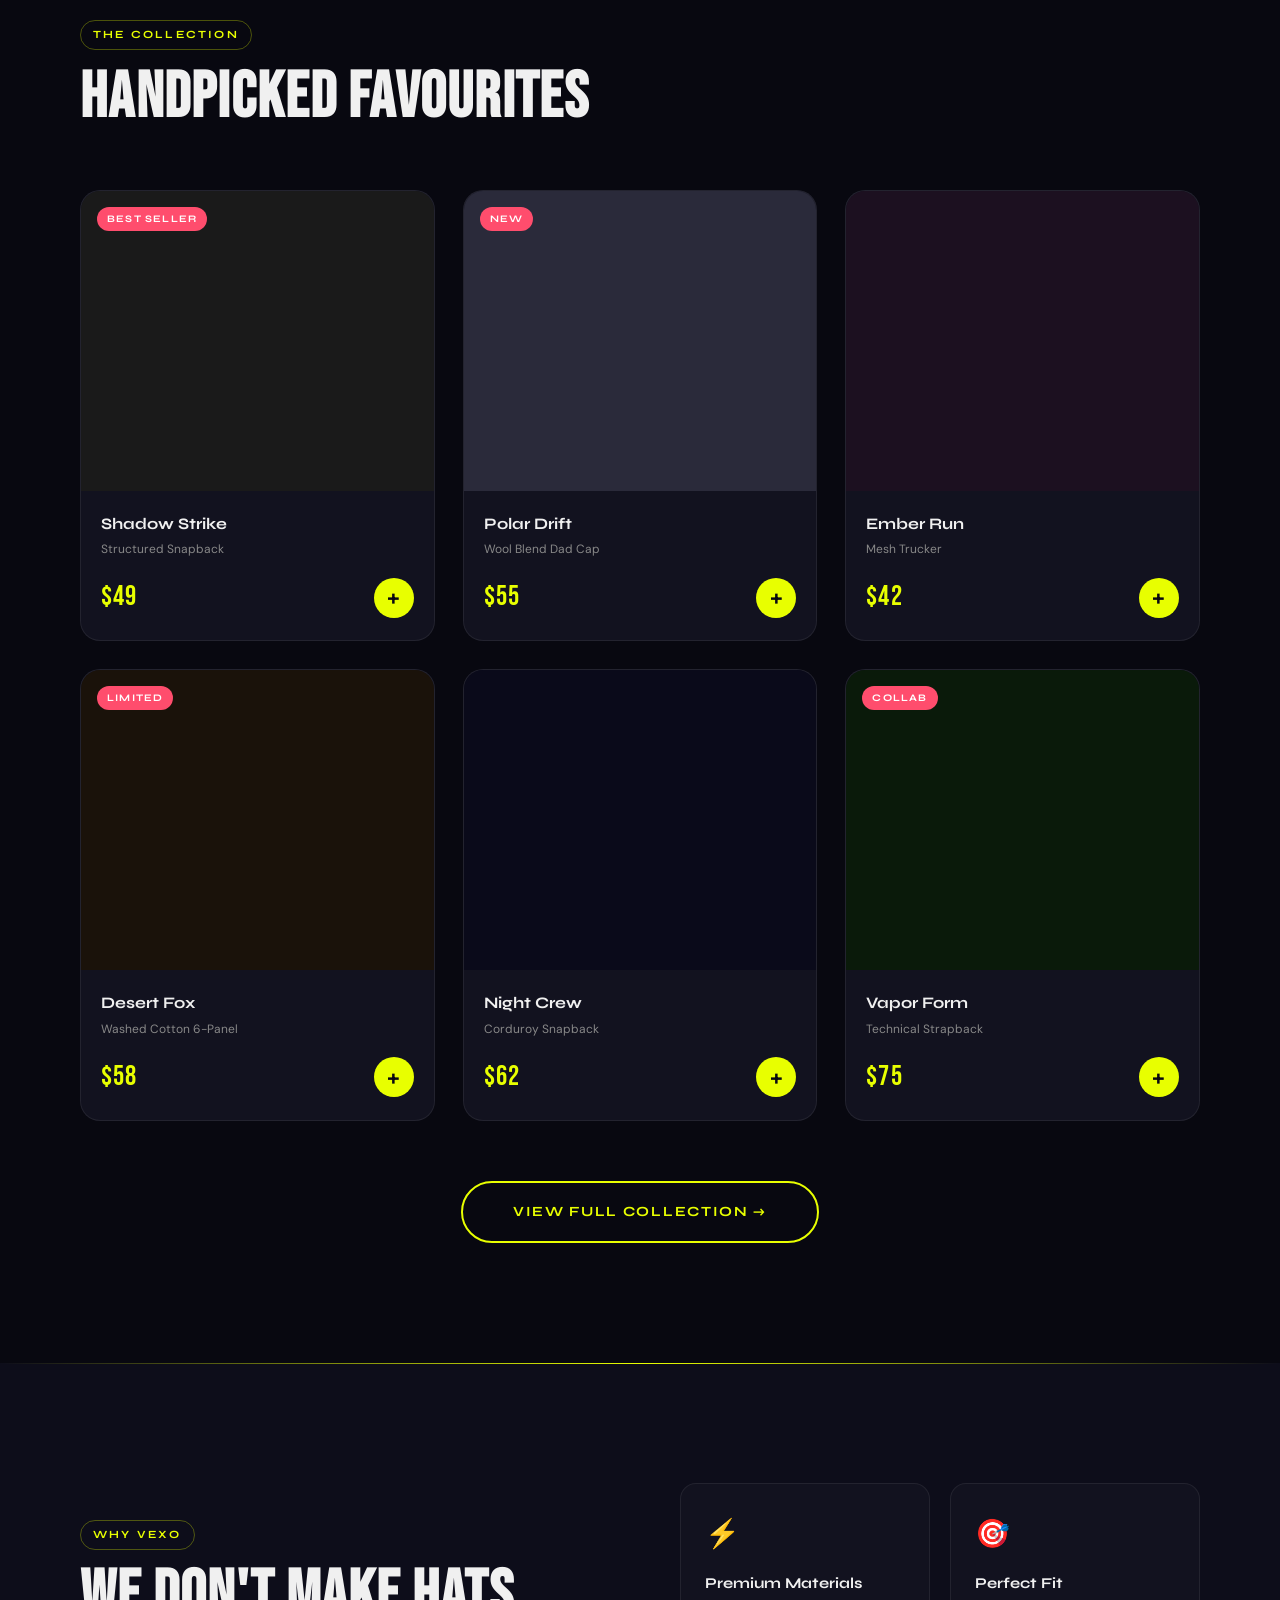
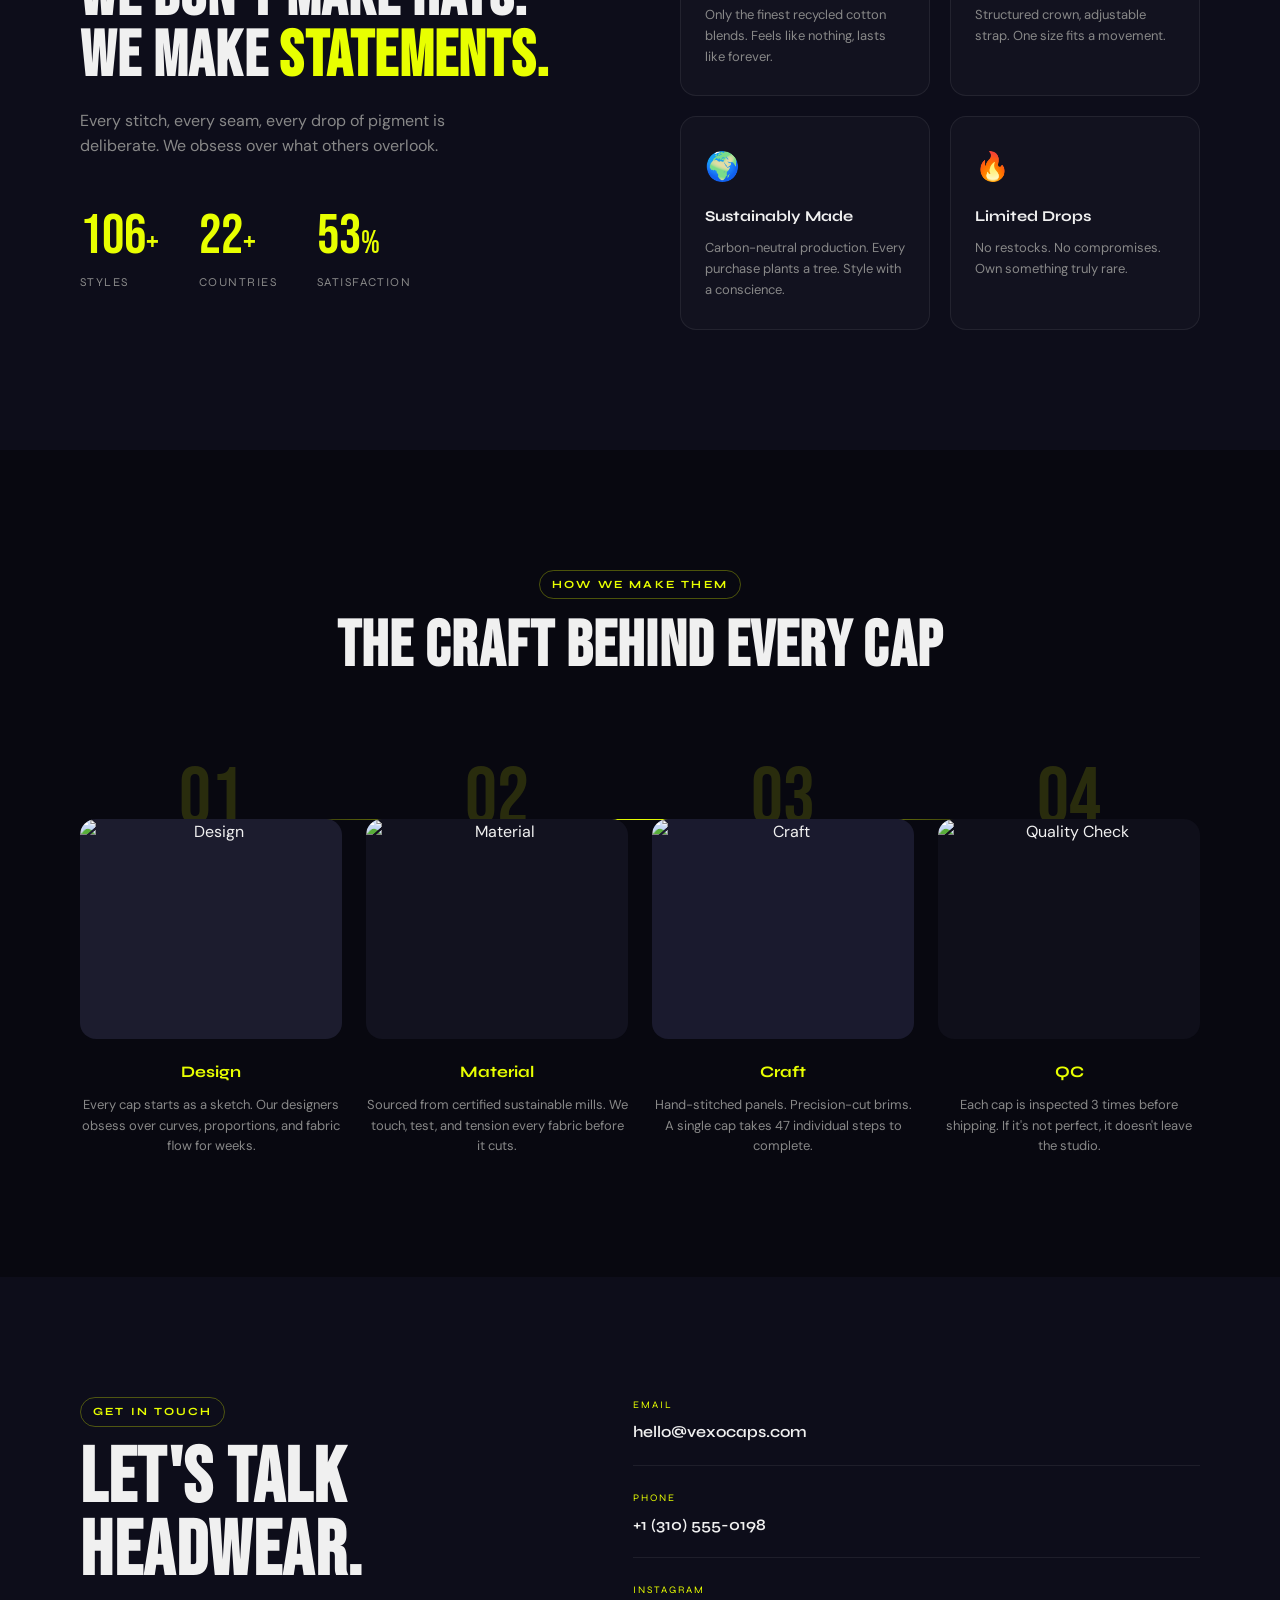
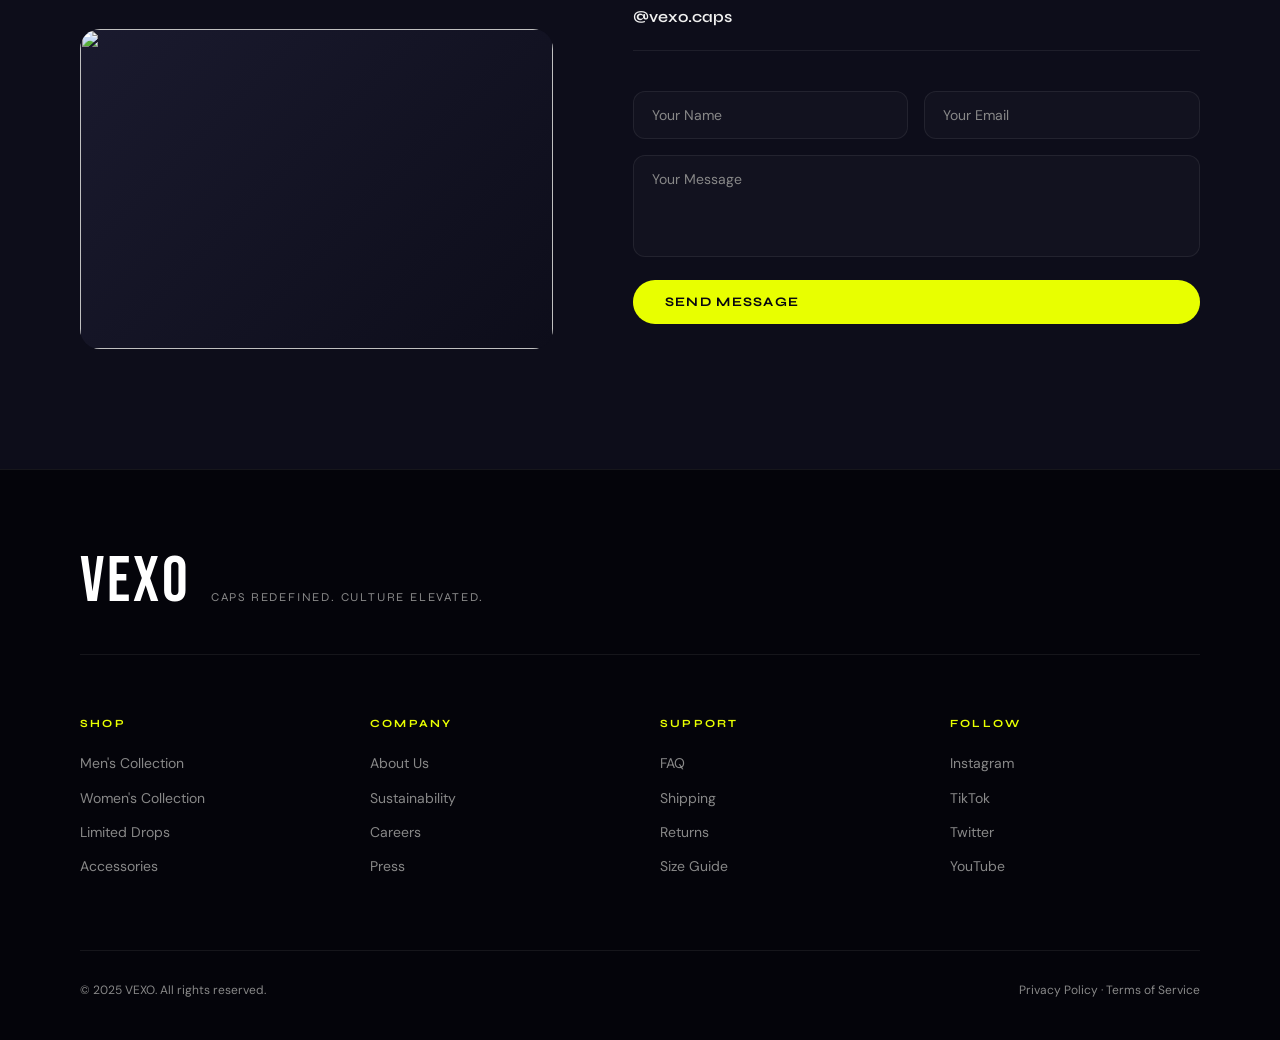
==== commit 82c76335: "Refactor navigation and about section; implement horizontal scroll for timeline" ====
--- a/index.html
+++ b/index.html
@@ -12,15 +12,14 @@
 <!-- ========== NAV ========== -->
 <nav id="navbar">
   <div class="nav-left">
-    <a href="#">SHOP</a>
-    <a href="#">MEN</a>
-    <a href="#">WOMEN</a>
-    <a href="#">TRENDING</a>
+    <a href="#hero">HOME</a>
+    <a href="#about">ABOUT US</a>
+    <a href="#store">SHOP</a>
+    <a href="#process">PROCESS</a>
+    <a href="#contact">CONTACT</a>
   </div>
   <div class="nav-logo">VEXO</div>
   <div class="nav-right">
-    <a href="#">SEASONAL</a>
-    <a href="#">ACCESSORIES</a>
     <a href="cart.html" class="cart-link">
       <span class="cart-icon">🛒</span>
       <span class="cart-count" id="cartCount">0</span>
@@ -34,9 +33,9 @@
   <div class="hero-content">
     <div class="hero-tag">NEW COLLECTION 2025</div>
     <h1 class="hero-title">
-      <span class="line" data-text="GEAR UP">GEAR UP</span>
-      <span class="line" data-text="EVERY">EVERY</span>
-      <span class="line accent" data-text="SEASON">SEASON</span>
+      <span class="line">GEAR UP</span>
+      <span class="line">EVERY</span>
+      <span class="line accent">SEASON</span>
     </h1>
     <p class="hero-sub">Premium headwear engineered for those who move with purpose. Built to last. Designed to stand out.</p>
     <div class="hero-btns">
@@ -46,7 +45,7 @@
   </div>
   <div class="hero-img-wrap">
     <div class="hero-img-box">
-      <img src="images/hero-cap.jpg" alt="Hero Cap" onerror="this.style.background='linear-gradient(135deg,#1a1a1a,#333)';this.alt=''">
+      <img src="images/hero-cap.jpg" alt="Hero Cap" onerror="this.style.display='none'">
       <div class="hero-img-label">THE ICON</div>
     </div>
   </div>
@@ -56,73 +55,165 @@
   </div>
 </section>
 
-<!-- ========== ABOUT / TIMELINE ========== -->
+<!-- ========== ABOUT — HORIZONTAL SCROLL ========== -->
 <section class="about" id="about">
-  <div class="about-header">
-    <span class="section-tag">OUR STORY</span>
-    <h2>Born on the streets.<br>Built for the world.</h2>
-    <p class="about-intro">From a small workshop to a global movement — here's how it all began.</p>
-  </div>
-
-  <div class="timeline-wrapper">
-    <div class="timeline-track" id="timelineTrack">
-      <div class="timeline-item">
-        <div class="tl-year">2010</div>
-        <div class="tl-img-wrap">
-          <img src="images/tl1.jpg" alt="" onerror="this.parentElement.style.background='#1a1a2e'">
-        </div>
-        <div class="tl-content">
-          <h3>The Beginning</h3>
-          <p>Two friends, one sewing machine, and a vision to create headwear that actually meant something.</p>
-        </div>
+  <!-- Sticky container that pins while user scrolls -->
+  <div class="about-sticky">
+
+    <!-- Left fixed panel -->
+    <div class="about-fixed-panel">
+      <span class="section-tag">OUR STORY</span>
+      <h2>Born on<br>the streets.<br>Built for<br>the world.</h2>
+      <p>From a small workshop to a global movement.</p>
+      <div class="scroll-progress-wrap">
+        <div class="scroll-progress-bar" id="progressBar"></div>
       </div>
-      <div class="timeline-item">
-        <div class="tl-year">2013</div>
-        <div class="tl-img-wrap">
-          <img src="images/tl2.jpg" alt="" onerror="this.parentElement.style.background='#0d1117'">
-        </div>
-        <div class="tl-content">
-          <h3>First Store</h3>
-          <p>Opened our flagship in downtown LA. 200 caps sold on day one. We knew this was real.</p>
-        </div>
-      </div>
-      <div class="timeline-item">
-        <div class="tl-year">2016</div>
-        <div class="tl-img-wrap">
-          <img src="images/tl3.jpg" alt="" onerror="this.parentElement.style.background='#161b22'">
-        </div>
-        <div class="tl-content">
-          <h3>Global Drop</h3>
-          <p>Our limited collab with underground artists sold out in 4 minutes. 80,000 on the waitlist.</p>
-        </div>
-      </div>
-      <div class="timeline-item">
-        <div class="tl-year">2019</div>
-        <div class="tl-img-wrap">
-          <img src="images/tl4.jpg" alt="" onerror="this.parentElement.style.background='#0f0f1a'">
-        </div>
-        <div class="tl-content">
-          <h3>Sustainable Era</h3>
-          <p>Switched to 100% recycled materials. Style without compromise. Planet first, always.</p>
-        </div>
-      </div>
-      <div class="timeline-item">
-        <div class="tl-year">2025</div>
-        <div class="tl-img-wrap">
-          <img src="images/tl5.jpg" alt="" onerror="this.parentElement.style.background='#111'>">
-        </div>
-        <div class="tl-content">
-          <h3>The Future</h3>
-          <p>200+ styles. 40 countries. And we're just getting started. Welcome to the new era of VEXO.</p>
-        </div>
-      </div>
-    </div>
-    <div class="timeline-nav">
-      <button class="tl-btn" id="tlPrev">←</button>
-      <div class="tl-dots" id="tlDots"></div>
-      <button class="tl-btn" id="tlNext">→</button>
-    </div>
-  </div>
+      <div class="scroll-progress-label" id="progressLabel">01 / 15</div>
+    </div>
+
+    <!-- Horizontal scrolling strip -->
+    <div class="about-h-track-wrap">
+      <div class="about-h-track" id="hTrack">
+
+        <div class="hs-item">
+          <div class="hs-img-wrap">
+            <img src="images/tl1.jpg" alt="" onerror="this.parentElement.style.background='#111'">
+          </div>
+          <div class="hs-year">2010</div>
+          <div class="hs-title">The Beginning</div>
+          <p class="hs-text">Two friends, one sewing machine, and a vision to create headwear that actually meant something.</p>
+        </div>
+
+        <div class="hs-item hs-wide">
+          <div class="hs-img-wrap">
+            <img src="images/tl2.jpg" alt="" onerror="this.parentElement.style.background='#0d0d1a'">
+          </div>
+          <div class="hs-year">2011</div>
+          <div class="hs-title">First Sample</div>
+          <p class="hs-text">After 60 failed prototypes, the first VEXO cap finally held its shape. We wore it everywhere.</p>
+        </div>
+
+        <div class="hs-item">
+          <div class="hs-img-wrap">
+            <img src="images/tl3.jpg" alt="" onerror="this.parentElement.style.background='#161b22'">
+          </div>
+          <div class="hs-year">2012</div>
+          <div class="hs-title">Street Hustle</div>
+          <p class="hs-text">Sold from the back of a van at local markets. Zero budget, maximum belief.</p>
+        </div>
+
+        <div class="hs-item hs-tall">
+          <div class="hs-img-wrap">
+            <img src="images/tl4.jpg" alt="" onerror="this.parentElement.style.background='#0f0f1a'">
+          </div>
+          <div class="hs-year">2013</div>
+          <div class="hs-title">First Store</div>
+          <p class="hs-text">Opened our flagship in downtown LA. 200 caps sold on day one. We knew this was real.</p>
+        </div>
+
+        <div class="hs-item">
+          <div class="hs-img-wrap">
+            <img src="images/cap1.jpg" alt="" onerror="this.parentElement.style.background='#1a1a1a'">
+          </div>
+          <div class="hs-year">2014</div>
+          <div class="hs-title">Online Launch</div>
+          <p class="hs-text">Our website crashed on launch day. 4,000 orders in 2 hours. We called it a win.</p>
+        </div>
+
+        <div class="hs-item hs-wide">
+          <div class="hs-img-wrap">
+            <img src="images/cap2.jpg" alt="" onerror="this.parentElement.style.background='#1a1a2e'">
+          </div>
+          <div class="hs-year">2015</div>
+          <div class="hs-title">Media Moment</div>
+          <p class="hs-text">Featured in Highsnobiety. Our inbox exploded overnight. The culture noticed.</p>
+        </div>
+
+        <div class="hs-item">
+          <div class="hs-img-wrap">
+            <img src="images/cap3.jpg" alt="" onerror="this.parentElement.style.background='#1c1020'">
+          </div>
+          <div class="hs-year">2016</div>
+          <div class="hs-title">Global Drop</div>
+          <p class="hs-text">Our limited collab with underground artists sold out in 4 minutes. 80,000 on the waitlist.</p>
+        </div>
+
+        <div class="hs-item hs-tall">
+          <div class="hs-img-wrap">
+            <img src="images/cap4.jpg" alt="" onerror="this.parentElement.style.background='#1a120a'">
+          </div>
+          <div class="hs-year">2017</div>
+          <div class="hs-title">10 Countries</div>
+          <p class="hs-text">Expanded to Europe and Asia. Our caps were spotted from Tokyo to Berlin in the same week.</p>
+        </div>
+
+        <div class="hs-item">
+          <div class="hs-img-wrap">
+            <img src="images/cap5.jpg" alt="" onerror="this.parentElement.style.background='#0a0a1a'">
+          </div>
+          <div class="hs-year">2018</div>
+          <div class="hs-title">Studio Built</div>
+          <p class="hs-text">Moved into our own 8,000 sq ft studio. Real machines. Real team. Real craft.</p>
+        </div>
+
+        <div class="hs-item hs-wide">
+          <div class="hs-img-wrap">
+            <img src="images/cap6.jpg" alt="" onerror="this.parentElement.style.background='#0a1a0a'">
+          </div>
+          <div class="hs-year">2019</div>
+          <div class="hs-title">Sustainable Era</div>
+          <p class="hs-text">Switched to 100% recycled materials. Style without compromise. Planet first, always.</p>
+        </div>
+
+        <div class="hs-item">
+          <div class="hs-img-wrap">
+            <img src="images/cap7.jpg" alt="" onerror="this.parentElement.style.background='#1a1a18'">
+          </div>
+          <div class="hs-year">2020</div>
+          <div class="hs-title">Pivot & Persist</div>
+          <p class="hs-text">The world paused. We kept creating. Released 3 collections digitally and never missed a drop.</p>
+        </div>
+
+        <div class="hs-item hs-tall">
+          <div class="hs-img-wrap">
+            <img src="images/cap8.jpg" alt="" onerror="this.parentElement.style.background='#1a1208'">
+          </div>
+          <div class="hs-year">2021</div>
+          <div class="hs-title">1M Community</div>
+          <p class="hs-text">Crossed 1 million followers. Not vanity — a real community of cap obsessives worldwide.</p>
+        </div>
+
+        <div class="hs-item">
+          <div class="hs-img-wrap">
+            <img src="images/cap9.jpg" alt="" onerror="this.parentElement.style.background='#081218'">
+          </div>
+          <div class="hs-year">2022</div>
+          <div class="hs-title">Award Winner</div>
+          <p class="hs-text">Best Sustainable Fashion Brand, Global Style Awards. We cried. Then went back to work.</p>
+        </div>
+
+        <div class="hs-item hs-wide">
+          <div class="hs-img-wrap">
+            <img src="images/cap10.jpg" alt="" onerror="this.parentElement.style.background='#080810'">
+          </div>
+          <div class="hs-year">2023</div>
+          <div class="hs-title">40 Countries</div>
+          <p class="hs-text">Now stocked in 200+ retailers across 40 countries. The vision finally matched the map.</p>
+        </div>
+
+        <div class="hs-item hs-tall">
+          <div class="hs-img-wrap">
+            <img src="images/cap11.jpg" alt="" onerror="this.parentElement.style.background='#1a1510'">
+          </div>
+          <div class="hs-year">2025</div>
+          <div class="hs-title">The Future</div>
+          <p class="hs-text">200+ styles. New materials lab. And a new chapter that's only just beginning. Welcome to VEXO.</p>
+        </div>
+
+      </div><!-- end hTrack -->
+    </div>
+
+  </div><!-- end sticky -->
 </section>
 
 <!-- ========== STORE SECTION ========== -->
@@ -131,11 +222,7 @@
     <span class="section-tag">THE COLLECTION</span>
     <h2>Handpicked Favourites</h2>
   </div>
-
-  <div class="products-grid" id="productsGrid">
-    <!-- Cards injected by JS -->
-  </div>
-
+  <div class="products-grid" id="productsGrid"></div>
   <div class="store-cta">
     <a href="full-collection.html" class="btn-outline-big">VIEW FULL COLLECTION →</a>
   </div>
@@ -154,26 +241,10 @@
     </div>
   </div>
   <div class="why-right">
-    <div class="why-card wc1">
-      <div class="wc-icon">⚡</div>
-      <h4>Premium Materials</h4>
-      <p>Only the finest recycled cotton blends. Feels like nothing, lasts like forever.</p>
-    </div>
-    <div class="why-card wc2">
-      <div class="wc-icon">🎯</div>
-      <h4>Perfect Fit</h4>
-      <p>Structured crown, adjustable strap. One size fits a movement.</p>
-    </div>
-    <div class="why-card wc3">
-      <div class="wc-icon">🌍</div>
-      <h4>Sustainably Made</h4>
-      <p>Carbon-neutral production. Every purchase plants a tree. Style with a conscience.</p>
-    </div>
-    <div class="why-card wc4">
-      <div class="wc-icon">🔥</div>
-      <h4>Limited Drops</h4>
-      <p>No restocks. No compromises. Own something truly rare.</p>
-    </div>
+    <div class="why-card wc1"><div class="wc-icon">⚡</div><h4>Premium Materials</h4><p>Only the finest recycled cotton blends. Feels like nothing, lasts like forever.</p></div>
+    <div class="why-card wc2"><div class="wc-icon">🎯</div><h4>Perfect Fit</h4><p>Structured crown, adjustable strap. One size fits a movement.</p></div>
+    <div class="why-card wc3"><div class="wc-icon">🌍</div><h4>Sustainably Made</h4><p>Carbon-neutral production. Every purchase plants a tree. Style with a conscience.</p></div>
+    <div class="why-card wc4"><div class="wc-icon">🔥</div><h4>Limited Drops</h4><p>No restocks. No compromises. Own something truly rare.</p></div>
   </div>
 </section>
 
@@ -186,33 +257,25 @@
   <div class="process-steps">
     <div class="process-step ps-reveal">
       <div class="ps-num">01</div>
-      <div class="ps-img-wrap">
-        <img src="images/proc1.jpg" alt="Design" onerror="this.parentElement.style.background='#1c1c2e'">
-      </div>
+      <div class="ps-img-wrap"><img src="images/proc1.jpg" alt="Design" onerror="this.parentElement.style.background='#1c1c2e'"></div>
       <h4>Design</h4>
       <p>Every cap starts as a sketch. Our designers obsess over curves, proportions, and fabric flow for weeks.</p>
     </div>
     <div class="process-step ps-reveal">
       <div class="ps-num">02</div>
-      <div class="ps-img-wrap">
-        <img src="images/proc2.jpg" alt="Material" onerror="this.parentElement.style.background='#12121f'">
-      </div>
+      <div class="ps-img-wrap"><img src="images/proc2.jpg" alt="Material" onerror="this.parentElement.style.background='#12121f'"></div>
       <h4>Material</h4>
       <p>Sourced from certified sustainable mills. We touch, test, and tension every fabric before it cuts.</p>
     </div>
     <div class="process-step ps-reveal">
       <div class="ps-num">03</div>
-      <div class="ps-img-wrap">
-        <img src="images/proc3.jpg" alt="Craft" onerror="this.parentElement.style.background='#1a1a2e'">
-      </div>
+      <div class="ps-img-wrap"><img src="images/proc3.jpg" alt="Craft" onerror="this.parentElement.style.background='#1a1a2e'"></div>
       <h4>Craft</h4>
       <p>Hand-stitched panels. Precision-cut brims. A single cap takes 47 individual steps to complete.</p>
     </div>
     <div class="process-step ps-reveal">
       <div class="ps-num">04</div>
-      <div class="ps-img-wrap">
-        <img src="images/proc4.jpg" alt="Quality Check" onerror="this.parentElement.style.background='#0f0f1a'">
-      </div>
+      <div class="ps-img-wrap"><img src="images/proc4.jpg" alt="Quality Check" onerror="this.parentElement.style.background='#0f0f1a'"></div>
       <h4>QC</h4>
       <p>Each cap is inspected 3 times before shipping. If it's not perfect, it doesn't leave the studio.</p>
     </div>
@@ -230,31 +293,16 @@
   </div>
   <div class="contact-right">
     <div class="contact-info">
-      <div class="ci-item">
-        <div class="ci-label">EMAIL</div>
-        <div class="ci-value">hello@vexocaps.com</div>
-      </div>
-      <div class="ci-item">
-        <div class="ci-label">PHONE</div>
-        <div class="ci-value">+1 (310) 555-0198</div>
-      </div>
-      <div class="ci-item">
-        <div class="ci-label">INSTAGRAM</div>
-        <div class="ci-value">@vexo.caps</div>
-      </div>
+      <div class="ci-item"><div class="ci-label">EMAIL</div><div class="ci-value">hello@vexocaps.com</div></div>
+      <div class="ci-item"><div class="ci-label">PHONE</div><div class="ci-value">+1 (310) 555-0198</div></div>
+      <div class="ci-item"><div class="ci-label">INSTAGRAM</div><div class="ci-value">@vexo.caps</div></div>
     </div>
     <form class="contact-form" id="contactForm">
       <div class="form-row">
-        <div class="form-group">
-          <input type="text" placeholder="Your Name" required />
-        </div>
-        <div class="form-group">
-          <input type="email" placeholder="Your Email" required />
-        </div>
+        <div class="form-group"><input type="text" placeholder="Your Name" required /></div>
+        <div class="form-group"><input type="email" placeholder="Your Email" required /></div>
       </div>
-      <div class="form-group">
-        <textarea placeholder="Your Message" rows="4" required></textarea>
-      </div>
+      <div class="form-group"><textarea placeholder="Your Message" rows="4" required></textarea></div>
       <button type="submit" class="btn-primary">SEND MESSAGE</button>
     </form>
   </div>
@@ -269,15 +317,15 @@
   <div class="footer-grid">
     <div class="footer-col">
       <h5>SHOP</h5>
-      <a href="#">Men's Collection</a>
-      <a href="#">Women's Collection</a>
-      <a href="#">Limited Drops</a>
-      <a href="#">Accessories</a>
+      <a href="#store">Men's Collection</a>
+      <a href="#store">Women's Collection</a>
+      <a href="full-collection.html">Limited Drops</a>
+      <a href="full-collection.html">Accessories</a>
     </div>
     <div class="footer-col">
       <h5>COMPANY</h5>
-      <a href="#">About Us</a>
-      <a href="#">Sustainability</a>
+      <a href="#about">About Us</a>
+      <a href="#why">Sustainability</a>
       <a href="#">Careers</a>
       <a href="#">Press</a>
     </div>
@@ -302,7 +350,6 @@
   </div>
 </footer>
 
-<!-- Add to cart toast -->
 <div class="toast" id="toast">
   <span class="toast-icon">✓</span>
   <span id="toastMsg">Added to cart!</span>
@@ -310,4 +357,4 @@
 
 <script src="script.js"></script>
 </body>
-</html>
+</html>
--- a/index.css
+++ b/index.css
@@ -34,7 +34,6 @@
 img { display: block; width: 100%; height: 100%; object-fit: cover; }
 button { cursor: pointer; border: none; background: none; font-family: inherit; }
 
-/* ===================== SCROLLBAR ===================== */
 ::-webkit-scrollbar { width: 4px; }
 ::-webkit-scrollbar-track { background: var(--bg); }
 ::-webkit-scrollbar-thumb { background: var(--accent); border-radius: 2px; }
@@ -48,28 +47,38 @@
   display: flex;
   align-items: center;
   justify-content: space-between;
-  padding: 0 40px;
+  padding: 0 50px;
   background: rgba(8,8,16,0.6);
   backdrop-filter: blur(20px);
   border-bottom: 1px solid var(--border);
   transition: background 0.4s;
 }
-#navbar.scrolled { background: rgba(8,8,16,0.95); }
-
-.nav-left, .nav-right {
-  display: flex;
-  align-items: center;
-  gap: 30px;
-}
-.nav-left a, .nav-right a:not(.cart-link) {
+#navbar.scrolled { background: rgba(8,8,16,0.97); }
+
+.nav-left {
+  display: flex;
+  align-items: center;
+  gap: 32px;
+}
+.nav-left a {
   font-family: var(--font-ui);
   font-size: 12px;
   font-weight: 600;
   letter-spacing: 0.12em;
   color: var(--text-muted);
   transition: color 0.3s;
-}
-.nav-left a:hover, .nav-right a:not(.cart-link):hover { color: var(--accent); }
+  position: relative;
+}
+.nav-left a::after {
+  content: '';
+  position: absolute;
+  bottom: -4px; left: 0;
+  width: 0; height: 1px;
+  background: var(--accent);
+  transition: width 0.3s var(--transition);
+}
+.nav-left a:hover { color: var(--accent); }
+.nav-left a:hover::after { width: 100%; }
 
 .nav-logo {
   font-family: var(--font-display);
@@ -81,18 +90,25 @@
   transform: translateX(-50%);
 }
 
+.nav-right {
+  display: flex;
+  align-items: center;
+  gap: 20px;
+}
+
 .cart-link {
   position: relative;
   display: flex;
   align-items: center;
   justify-content: center;
-  width: 42px; height: 42px;
+  width: 44px; height: 44px;
   background: var(--accent);
   border-radius: 50%;
   font-size: 18px;
   transition: transform 0.3s var(--transition), box-shadow 0.3s;
 }
-.cart-link:hover { transform: scale(1.12); box-shadow: 0 0 20px rgba(232,255,0,0.5); }
+.cart-link:hover { transform: scale(1.12); box-shadow: 0 0 24px rgba(232,255,0,0.5); }
+
 .cart-count {
   position: absolute;
   top: -6px; right: -6px;
@@ -106,7 +122,6 @@
   display: flex;
   align-items: center;
   justify-content: center;
-  transition: transform 0.3s var(--transition);
 }
 .cart-count.bump { animation: bump 0.4s var(--transition); }
 @keyframes bump {
@@ -143,7 +158,7 @@
   font-weight: 700;
   letter-spacing: 0.1em;
   border-radius: 100px;
-  transition: transform 0.3s var(--transition), box-shadow 0.3s, background 0.3s;
+  transition: transform 0.3s var(--transition), box-shadow 0.3s;
   position: relative;
   overflow: hidden;
 }
@@ -161,7 +176,6 @@
 .btn-secondary {
   display: inline-flex;
   align-items: center;
-  gap: 8px;
   padding: 14px 32px;
   background: transparent;
   color: var(--white);
@@ -217,7 +231,6 @@
   padding-right: 60px;
   gap: 40px;
 }
-
 .hero::before {
   content: '';
   position: absolute;
@@ -226,22 +239,18 @@
               radial-gradient(ellipse 40% 50% at 80% 20%, rgba(255,77,109,0.04) 0%, transparent 60%);
   pointer-events: none;
 }
-
 .hero-bg-text {
   position: absolute;
   font-family: var(--font-display);
   font-size: clamp(180px, 25vw, 380px);
   color: rgba(255,255,255,0.025);
   letter-spacing: 0.05em;
-  bottom: -20px;
-  left: -20px;
+  bottom: -20px; left: -20px;
   pointer-events: none;
   user-select: none;
   white-space: nowrap;
 }
-
 .hero-content { position: relative; z-index: 2; }
-
 .hero-tag {
   font-family: var(--font-ui);
   font-size: 11px;
@@ -252,7 +261,6 @@
   opacity: 0;
   animation: fadeUp 0.8s var(--transition) 0.3s forwards;
 }
-
 .hero-title {
   font-family: var(--font-display);
   font-size: clamp(60px, 8vw, 120px);
@@ -261,7 +269,6 @@
   margin-bottom: 28px;
   overflow: hidden;
 }
-
 .hero-title .line {
   display: block;
   opacity: 0;
@@ -271,7 +278,6 @@
 .hero-title .line:nth-child(1) { animation-delay: 0.5s; }
 .hero-title .line:nth-child(2) { animation-delay: 0.65s; }
 .hero-title .line:nth-child(3) { animation-delay: 0.8s; color: var(--accent); }
-
 .hero-sub {
   color: var(--text-muted);
   font-size: 15px;
@@ -281,7 +287,6 @@
   opacity: 0;
   animation: fadeUp 0.8s var(--transition) 1s forwards;
 }
-
 .hero-btns {
   display: flex;
   gap: 16px;
@@ -289,17 +294,14 @@
   opacity: 0;
   animation: fadeUp 0.8s var(--transition) 1.1s forwards;
 }
-
 .hero-img-wrap {
   position: relative;
   z-index: 2;
   display: flex;
   justify-content: center;
-  align-items: center;
   opacity: 0;
   animation: fadeIn 1s var(--transition) 0.6s forwards;
 }
-
 .hero-img-box {
   position: relative;
   width: 100%;
@@ -308,15 +310,9 @@
   border-radius: 24px;
   overflow: hidden;
   border: 1px solid var(--border);
-}
-.hero-img-box img {
-  width: 100%; height: 100%;
-  object-fit: cover;
-  transform: scale(1.05);
-  transition: transform 6s ease;
-}
-.hero-img-box:hover img { transform: scale(1); }
-
+  background: linear-gradient(135deg, #1a1a2e, #0d0d1a);
+}
+.hero-img-box img { width: 100%; height: 100%; object-fit: cover; }
 .hero-img-label {
   position: absolute;
   bottom: 20px; left: 20px;
@@ -324,9 +320,7 @@
   font-size: 40px;
   color: var(--accent);
   letter-spacing: 0.1em;
-  mix-blend-mode: exclusion;
-}
-
+}
 .hero-scroll-hint {
   position: absolute;
   bottom: 40px; left: 80px;
@@ -345,169 +339,204 @@
   writing-mode: vertical-rl;
 }
 .scroll-line {
-  width: 1px;
-  height: 60px;
+  width: 1px; height: 60px;
   background: linear-gradient(to bottom, var(--accent), transparent);
   animation: scrollLine 2s ease-in-out infinite;
 }
 @keyframes scrollLine {
-  0%, 100% { transform: scaleY(1); opacity: 1; }
-  50% { transform: scaleY(0.5); opacity: 0.4; }
+  0%, 100% { opacity: 1; transform: scaleY(1); }
+  50% { opacity: 0.4; transform: scaleY(0.5); }
 }
 
 /* ===================== ANIMATIONS ===================== */
 @keyframes fadeUp {
   from { opacity: 0; transform: translateY(30px); }
-  to { opacity: 1; transform: translateY(0); }
+  to   { opacity: 1; transform: translateY(0); }
 }
 @keyframes slideUp {
   from { opacity: 0; transform: translateY(60px); }
-  to { opacity: 1; transform: translateY(0); }
+  to   { opacity: 1; transform: translateY(0); }
 }
 @keyframes fadeIn {
   from { opacity: 0; }
-  to { opacity: 1; }
-}
-
-/* Reveal on scroll */
+  to   { opacity: 1; }
+}
 .reveal {
   opacity: 0;
   transform: translateY(40px);
   transition: opacity 0.7s var(--transition), transform 0.7s var(--transition);
 }
-.reveal.visible {
-  opacity: 1;
-  transform: translateY(0);
-}
-
-/* ===================== ABOUT / TIMELINE ===================== */
+.reveal.visible { opacity: 1; transform: translateY(0); }
+
+/* =====================================================
+   ABOUT — HORIZONTAL SCROLL (scroll-driven pinning)
+   ===================================================== */
+
+/* The section is very tall so the user scrolls a long way */
 .about {
-  padding: 120px 80px;
-  background: var(--bg2);
-  position: relative;
-  overflow: hidden;
-}
-.about::before {
-  content: '';
-  position: absolute;
-  top: 0; left: 0; right: 0;
-  height: 1px;
-  background: linear-gradient(90deg, transparent, var(--accent), transparent);
-}
-
-.about-header {
-  max-width: 600px;
-  margin-bottom: 80px;
-}
-.about-header h2 {
-  font-family: var(--font-display);
-  font-size: clamp(42px, 6vw, 80px);
+  position: relative;
+  /* height controls how long the horizontal journey lasts:
+     100vh = normal page height + scrolling distance for the track */
+  height: 600vh;
+  background: #000;
+}
+
+/* Sticky wrapper — stays in view while parent scrolls */
+.about-sticky {
+  position: sticky;
+  top: 0;
+  height: 100vh;
+  width: 100%;
+  display: flex;
+  overflow: hidden;
+  background: #000;
+}
+
+/* ---- Left fixed info panel ---- */
+.about-fixed-panel {
+  flex-shrink: 0;
+  width: 300px;
+  height: 100%;
+  display: flex;
+  flex-direction: column;
+  justify-content: center;
+  padding: 0 0 0 60px;
+  border-right: 1px solid rgba(255,255,255,0.07);
+  background: #000;
+  z-index: 2;
+}
+.about-fixed-panel h2 {
+  font-family: var(--font-display);
+  font-size: 52px;
   line-height: 0.95;
   letter-spacing: 0.02em;
-  margin-bottom: 20px;
-}
-.about-intro { color: var(--text-muted); font-size: 16px; }
-
-.timeline-wrapper {
-  position: relative;
-  overflow: hidden;
-}
-
-.timeline-track {
-  display: flex;
-  gap: 40px;
-  overflow-x: hidden;
-  scroll-behavior: smooth;
-  -ms-overflow-style: none;
-  scrollbar-width: none;
-  padding-bottom: 20px;
-}
-.timeline-track::-webkit-scrollbar { display: none; }
-
-.timeline-item {
-  flex: 0 0 340px;
-  background: var(--surface);
-  border: 1px solid var(--border);
-  border-radius: 20px;
-  overflow: hidden;
-  transition: transform 0.4s var(--transition), box-shadow 0.4s;
-}
-.timeline-item:hover {
-  transform: translateY(-8px);
-  box-shadow: 0 24px 60px rgba(0,0,0,0.4), 0 0 0 1px rgba(232,255,0,0.2);
-}
-
-.tl-year {
-  font-family: var(--font-display);
-  font-size: 72px;
+  margin-bottom: 16px;
+  color: var(--white);
+}
+.about-fixed-panel > p {
+  font-size: 13px;
+  color: var(--text-muted);
+  line-height: 1.6;
+  margin-bottom: 40px;
+  max-width: 200px;
+}
+.scroll-progress-wrap {
+  width: 180px;
+  height: 2px;
+  background: rgba(255,255,255,0.1);
+  border-radius: 2px;
+  margin-bottom: 10px;
+  overflow: hidden;
+}
+.scroll-progress-bar {
+  height: 100%;
+  width: 0%;
+  background: var(--accent);
+  border-radius: 2px;
+  transition: width 0.1s linear;
+}
+.scroll-progress-label {
+  font-family: var(--font-ui);
+  font-size: 11px;
+  letter-spacing: 0.14em;
+  color: var(--text-muted);
+}
+
+/* ---- Horizontal track wrapper ---- */
+.about-h-track-wrap {
+  flex: 1;
+  height: 100%;
+  overflow: hidden;
+  position: relative;
+}
+
+/* The actual strip — translated by JS */
+.about-h-track {
+  display: flex;
+  align-items: center;
+  gap: 24px;
+  height: 100%;
+  padding: 0 80px;
+  will-change: transform;
+  /* width is auto — it grows to fit all items */
+}
+
+/* ---- Individual horizontal scroll items ---- */
+.hs-item {
+  flex-shrink: 0;
+  width: 280px;
+  display: flex;
+  flex-direction: column;
+  gap: 14px;
+  opacity: 0.4;
+  transform: scale(0.94);
+  transition: opacity 0.5s ease, transform 0.5s ease;
+}
+.hs-item.hs-wide { width: 380px; }
+.hs-item.hs-tall .hs-img-wrap { height: 420px; }
+
+.hs-item.active {
+  opacity: 1;
+  transform: scale(1);
+}
+
+.hs-img-wrap {
+  width: 100%;
+  height: 340px;
+  border-radius: 16px;
+  overflow: hidden;
+  background: #1a1a2e;
+  border: 1px solid rgba(255,255,255,0.06);
+  position: relative;
+}
+.hs-img-wrap img {
+  width: 100%; height: 100%;
+  object-fit: cover;
+  filter: grayscale(40%);
+  transition: filter 0.5s ease;
+}
+.hs-item.active .hs-img-wrap img { filter: grayscale(0%); }
+
+.hs-year {
+  font-family: var(--font-display);
+  font-size: 64px;
   color: var(--accent);
-  padding: 20px 24px 0;
   line-height: 1;
-  opacity: 0.8;
-}
-.tl-img-wrap {
-  height: 200px;
-  margin: 16px 24px;
-  border-radius: 12px;
-  overflow: hidden;
-  background: var(--bg);
-}
-.tl-content { padding: 0 24px 24px; }
-.tl-content h3 {
-  font-family: var(--font-ui);
-  font-size: 18px;
+  letter-spacing: 0.04em;
+}
+.hs-title {
+  font-family: var(--font-ui);
+  font-size: 17px;
   font-weight: 700;
-  margin-bottom: 10px;
-}
-.tl-content p { color: var(--text-muted); font-size: 14px; line-height: 1.6; }
-
-.timeline-nav {
-  display: flex;
-  align-items: center;
-  justify-content: center;
-  gap: 20px;
-  margin-top: 40px;
-}
-.tl-btn {
-  width: 48px; height: 48px;
-  border-radius: 50%;
-  background: var(--surface);
-  border: 1px solid var(--border);
-  color: var(--text);
-  font-size: 18px;
-  transition: all 0.3s;
-  display: flex;
-  align-items: center;
-  justify-content: center;
-}
-.tl-btn:hover { background: var(--accent); color: #080810; border-color: var(--accent); }
-
-.tl-dots { display: flex; gap: 8px; }
-.tl-dot {
-  width: 8px; height: 8px;
-  border-radius: 50%;
-  background: var(--border);
-  border: 1px solid var(--text-muted);
-  transition: all 0.3s;
-  cursor: pointer;
-}
-.tl-dot.active { background: var(--accent); border-color: var(--accent); width: 24px; border-radius: 4px; }
+  color: var(--white);
+  letter-spacing: 0.04em;
+}
+.hs-text {
+  font-size: 13px;
+  color: var(--text-muted);
+  line-height: 1.65;
+  max-width: 260px;
+}
+
+/* connector line between items */
+.hs-item + .hs-item::before {
+  content: '';
+  position: absolute;
+  /* handled via gap; decorative lines are drawn in the year area */
+}
 
 /* ===================== STORE ===================== */
 .store {
   padding: 120px 80px;
   background: var(--bg);
 }
-.store-header {
-  margin-bottom: 60px;
-}
+.store-header { margin-bottom: 60px; }
 .store-header h2 {
   font-family: var(--font-display);
   font-size: clamp(42px, 5vw, 72px);
   letter-spacing: 0.02em;
   line-height: 1;
 }
-
 .products-grid {
   display: grid;
   grid-template-columns: repeat(3, 1fr);
@@ -521,28 +550,20 @@
   border: 1px solid var(--border);
   border-radius: 20px;
   overflow: hidden;
-  position: relative;
   transition: transform 0.4s var(--transition), box-shadow 0.4s;
-  cursor: pointer;
 }
 .product-card:hover {
   transform: translateY(-10px);
   box-shadow: 0 30px 80px rgba(0,0,0,0.5), 0 0 0 1px rgba(232,255,0,0.15);
 }
-
 .pc-img-wrap {
   height: 300px;
   position: relative;
   overflow: hidden;
   background: var(--bg2);
 }
-.pc-img-wrap img {
-  width: 100%; height: 100%;
-  object-fit: cover;
-  transition: transform 0.6s var(--transition);
-}
+.pc-img-wrap img { width: 100%; height: 100%; object-fit: cover; transition: transform 0.6s var(--transition); }
 .product-card:hover .pc-img-wrap img { transform: scale(1.08); }
-
 .pc-badge {
   position: absolute;
   top: 16px; left: 16px;
@@ -555,7 +576,6 @@
   padding: 4px 10px;
   border-radius: 100px;
 }
-
 .pc-overlay {
   position: absolute;
   inset: 0;
@@ -576,64 +596,36 @@
   letter-spacing: 0.1em;
   padding: 10px 24px;
   border-radius: 100px;
+  cursor: pointer;
   transform: translateY(12px);
   transition: transform 0.4s var(--transition);
 }
 .product-card:hover .pc-quick-btn { transform: translateY(0); }
-
-.pc-info {
-  padding: 20px;
-}
-.pc-name {
-  font-family: var(--font-ui);
-  font-size: 16px;
-  font-weight: 700;
-  margin-bottom: 4px;
-}
-.pc-style {
-  font-size: 12px;
-  color: var(--text-muted);
-  margin-bottom: 16px;
-}
-.pc-bottom {
-  display: flex;
-  align-items: center;
-  justify-content: space-between;
-}
-.pc-price {
-  font-family: var(--font-display);
-  font-size: 28px;
-  color: var(--accent);
-  letter-spacing: 0.04em;
-}
-
+.pc-info { padding: 20px; }
+.pc-name { font-family: var(--font-ui); font-size: 16px; font-weight: 700; margin-bottom: 4px; }
+.pc-style { font-size: 12px; color: var(--text-muted); margin-bottom: 16px; }
+.pc-bottom { display: flex; align-items: center; justify-content: space-between; }
+.pc-price { font-family: var(--font-display); font-size: 28px; color: var(--accent); letter-spacing: 0.04em; }
 .add-to-cart-btn {
   width: 40px; height: 40px;
   border-radius: 50%;
   background: var(--accent);
   color: #080810;
-  font-size: 20px;
-  display: flex;
-  align-items: center;
-  justify-content: center;
+  font-size: 22px;
+  font-weight: bold;
+  display: flex; align-items: center; justify-content: center;
   border: none;
   transition: all 0.3s var(--transition);
-  font-weight: bold;
 }
 .add-to-cart-btn:hover { transform: scale(1.2) rotate(10deg); box-shadow: 0 0 20px rgba(232,255,0,0.5); }
 .add-to-cart-btn.adding { animation: addPop 0.5s var(--transition); }
 @keyframes addPop {
-  0% { transform: scale(1); }
-  30% { transform: scale(0.8) rotate(-10deg); }
-  60% { transform: scale(1.4) rotate(10deg); background: #c8e600; }
+  0%   { transform: scale(1); }
+  30%  { transform: scale(0.8) rotate(-10deg); }
+  60%  { transform: scale(1.4) rotate(10deg); }
   100% { transform: scale(1) rotate(0); }
 }
-
-.store-cta {
-  display: flex;
-  justify-content: center;
-  margin-top: 20px;
-}
+.store-cta { display: flex; justify-content: center; margin-top: 20px; }
 
 /* ===================== WHY US ===================== */
 .why {
@@ -652,7 +644,6 @@
   height: 1px;
   background: linear-gradient(90deg, transparent, var(--accent), transparent);
 }
-
 .why-left h2 {
   font-family: var(--font-display);
   font-size: clamp(40px, 5vw, 72px);
@@ -662,12 +653,7 @@
 }
 .why-left h2 em { color: var(--accent); font-style: normal; }
 .why-left > p { color: var(--text-muted); font-size: 16px; margin-bottom: 50px; max-width: 380px; }
-
-.why-stats {
-  display: flex;
-  gap: 40px;
-}
-.stat { }
+.why-stats { display: flex; gap: 40px; }
 .stat-num {
   font-family: var(--font-display);
   font-size: 56px;
@@ -675,26 +661,9 @@
   display: inline;
   line-height: 1;
 }
-.stat span:last-of-type {
-  font-family: var(--font-display);
-  font-size: 32px;
-  color: var(--accent);
-}
-.stat p {
-  font-family: var(--font-ui);
-  font-size: 12px;
-  letter-spacing: 0.12em;
-  color: var(--text-muted);
-  text-transform: uppercase;
-  margin-top: 4px;
-}
-
-.why-right {
-  display: grid;
-  grid-template-columns: 1fr 1fr;
-  gap: 20px;
-}
-
+.stat span:last-of-type { font-family: var(--font-display); font-size: 32px; color: var(--accent); }
+.stat p { font-family: var(--font-ui); font-size: 12px; letter-spacing: 0.12em; color: var(--text-muted); text-transform: uppercase; margin-top: 4px; }
+.why-right { display: grid; grid-template-columns: 1fr 1fr; gap: 20px; }
 .why-card {
   background: var(--surface);
   border: 1px solid var(--border);
@@ -715,32 +684,19 @@
 }
 .why-card:hover { transform: translateY(-6px); border-color: rgba(232,255,0,0.2); }
 .why-card:hover::before { transform: scaleX(1); }
-
 .wc-icon { font-size: 28px; margin-bottom: 14px; }
-.why-card h4 {
-  font-family: var(--font-ui);
-  font-size: 15px;
-  font-weight: 700;
-  margin-bottom: 10px;
-}
+.why-card h4 { font-family: var(--font-ui); font-size: 15px; font-weight: 700; margin-bottom: 10px; }
 .why-card p { font-size: 13px; color: var(--text-muted); line-height: 1.6; }
 
 /* ===================== PROCESS ===================== */
-.process {
-  padding: 120px 80px;
-  background: var(--bg);
-}
-.process-header {
-  text-align: center;
-  margin-bottom: 80px;
-}
+.process { padding: 120px 80px; background: var(--bg); }
+.process-header { text-align: center; margin-bottom: 80px; }
 .process-header h2 {
   font-family: var(--font-display);
   font-size: clamp(40px, 5vw, 72px);
   letter-spacing: 0.02em;
   line-height: 1;
 }
-
 .process-steps {
   display: grid;
   grid-template-columns: repeat(4, 1fr);
@@ -755,53 +711,24 @@
   background: linear-gradient(90deg, transparent, var(--accent), transparent);
   pointer-events: none;
 }
-
-.process-step {
-  text-align: center;
-  position: relative;
-}
-.ps-reveal {
-  opacity: 0;
-  transform: translateY(40px);
-  transition: opacity 0.6s var(--transition), transform 0.6s var(--transition);
-}
+.process-step { text-align: center; }
+.ps-reveal { opacity: 0; transform: translateY(40px); transition: opacity 0.6s var(--transition), transform 0.6s var(--transition); }
 .ps-reveal.visible { opacity: 1; transform: translateY(0); }
 .ps-reveal:nth-child(2) { transition-delay: 0.1s; }
 .ps-reveal:nth-child(3) { transition-delay: 0.2s; }
 .ps-reveal:nth-child(4) { transition-delay: 0.3s; }
-
-.ps-num {
-  font-family: var(--font-display);
-  font-size: 80px;
-  color: rgba(232,255,0,0.15);
-  line-height: 1;
-  margin-bottom: -20px;
-  position: relative;
-  z-index: 1;
-}
-
+.ps-num { font-family: var(--font-display); font-size: 80px; color: rgba(232,255,0,0.15); line-height: 1; margin-bottom: -20px; position: relative; z-index: 1; }
 .ps-img-wrap {
   height: 220px;
   border-radius: 16px;
   overflow: hidden;
   background: var(--surface);
   margin-bottom: 20px;
-  position: relative;
-  z-index: 2;
+  position: relative; z-index: 2;
   transition: transform 0.4s var(--transition), box-shadow 0.4s;
 }
-.process-step:hover .ps-img-wrap {
-  transform: scale(1.03);
-  box-shadow: 0 20px 60px rgba(0,0,0,0.4);
-}
-
-.process-step h4 {
-  font-family: var(--font-ui);
-  font-size: 16px;
-  font-weight: 700;
-  margin-bottom: 10px;
-  color: var(--accent);
-}
+.process-step:hover .ps-img-wrap { transform: scale(1.03); box-shadow: 0 20px 60px rgba(0,0,0,0.4); }
+.process-step h4 { font-family: var(--font-ui); font-size: 16px; font-weight: 700; margin-bottom: 10px; color: var(--accent); }
 .process-step p { font-size: 13px; color: var(--text-muted); line-height: 1.6; }
 
 /* ===================== CONTACT ===================== */
@@ -813,12 +740,6 @@
   gap: 80px;
   align-items: start;
 }
-.contact::before {
-  content: '';
-  position: absolute;
-  /* doesn't need positioning */
-}
-
 .contact-left h2 {
   font-family: var(--font-display);
   font-size: clamp(50px, 6vw, 88px);
@@ -826,40 +747,13 @@
   letter-spacing: 0.02em;
   margin-bottom: 40px;
 }
-
-.contact-img-wrap {
-  height: 320px;
-  border-radius: 20px;
-  overflow: hidden;
-  background: var(--surface);
-}
-
-.contact-info {
-  display: flex;
-  flex-direction: column;
-  gap: 24px;
-  margin-bottom: 40px;
-}
-.ci-item {
-  border-bottom: 1px solid var(--border);
-  padding-bottom: 20px;
-}
-.ci-label {
-  font-family: var(--font-ui);
-  font-size: 10px;
-  letter-spacing: 0.2em;
-  color: var(--accent);
-  margin-bottom: 6px;
-}
-.ci-value {
-  font-family: var(--font-ui);
-  font-size: 16px;
-  font-weight: 600;
-}
-
+.contact-img-wrap { height: 320px; border-radius: 20px; overflow: hidden; background: var(--surface); }
+.contact-info { display: flex; flex-direction: column; gap: 24px; margin-bottom: 40px; }
+.ci-item { border-bottom: 1px solid var(--border); padding-bottom: 20px; }
+.ci-label { font-family: var(--font-ui); font-size: 10px; letter-spacing: 0.2em; color: var(--accent); margin-bottom: 6px; }
+.ci-value { font-family: var(--font-ui); font-size: 16px; font-weight: 600; }
 .contact-form { display: flex; flex-direction: column; gap: 16px; }
 .form-row { display: grid; grid-template-columns: 1fr 1fr; gap: 16px; }
-.form-group { }
 .contact-form input,
 .contact-form textarea {
   width: 100%;
@@ -875,74 +769,20 @@
   outline: none;
 }
 .contact-form input:focus,
-.contact-form textarea:focus {
-  border-color: var(--accent);
-  box-shadow: 0 0 0 3px rgba(232,255,0,0.1);
-}
+.contact-form textarea:focus { border-color: var(--accent); box-shadow: 0 0 0 3px rgba(232,255,0,0.1); }
 .contact-form input::placeholder,
 .contact-form textarea::placeholder { color: var(--text-muted); }
 
 /* ===================== FOOTER ===================== */
-.footer {
-  background: #04040a;
-  border-top: 1px solid var(--border);
-  padding: 80px 80px 40px;
-}
-.footer-top {
-  display: flex;
-  align-items: baseline;
-  gap: 20px;
-  margin-bottom: 60px;
-  border-bottom: 1px solid var(--border);
-  padding-bottom: 40px;
-}
-.footer-logo {
-  font-family: var(--font-display);
-  font-size: 64px;
-  letter-spacing: 0.05em;
-  color: var(--white);
-  line-height: 1;
-}
-.footer-tagline {
-  font-family: var(--font-ui);
-  font-size: 12px;
-  letter-spacing: 0.15em;
-  color: var(--text-muted);
-  text-transform: uppercase;
-}
-
-.footer-grid {
-  display: grid;
-  grid-template-columns: repeat(4, 1fr);
-  gap: 40px;
-  margin-bottom: 60px;
-}
-.footer-col h5 {
-  font-family: var(--font-ui);
-  font-size: 11px;
-  font-weight: 700;
-  letter-spacing: 0.2em;
-  color: var(--accent);
-  margin-bottom: 20px;
-}
-.footer-col a {
-  display: block;
-  font-size: 14px;
-  color: var(--text-muted);
-  margin-bottom: 12px;
-  transition: color 0.3s, transform 0.3s;
-}
+.footer { background: #04040a; border-top: 1px solid var(--border); padding: 80px 80px 40px; }
+.footer-top { display: flex; align-items: baseline; gap: 20px; margin-bottom: 60px; border-bottom: 1px solid var(--border); padding-bottom: 40px; }
+.footer-logo { font-family: var(--font-display); font-size: 64px; letter-spacing: 0.05em; color: var(--white); line-height: 1; }
+.footer-tagline { font-family: var(--font-ui); font-size: 12px; letter-spacing: 0.15em; color: var(--text-muted); text-transform: uppercase; }
+.footer-grid { display: grid; grid-template-columns: repeat(4, 1fr); gap: 40px; margin-bottom: 60px; }
+.footer-col h5 { font-family: var(--font-ui); font-size: 11px; font-weight: 700; letter-spacing: 0.2em; color: var(--accent); margin-bottom: 20px; }
+.footer-col a { display: block; font-size: 14px; color: var(--text-muted); margin-bottom: 12px; transition: color 0.3s, transform 0.3s; }
 .footer-col a:hover { color: var(--white); transform: translateX(4px); }
-
-.footer-bottom {
-  display: flex;
-  justify-content: space-between;
-  align-items: center;
-  border-top: 1px solid var(--border);
-  padding-top: 30px;
-  font-size: 12px;
-  color: var(--text-muted);
-}
+.footer-bottom { display: flex; justify-content: space-between; align-items: center; border-top: 1px solid var(--border); padding-top: 30px; font-size: 12px; color: var(--text-muted); }
 
 /* ===================== TOAST ===================== */
 .toast {
@@ -971,22 +811,23 @@
 /* ===================== RESPONSIVE ===================== */
 @media (max-width: 1024px) {
   .hero { padding: 100px 40px 60px; }
-  .about, .store, .why, .process, .contact, .footer { padding-left: 40px; padding-right: 40px; }
+  .about-fixed-panel { width: 240px; padding-left: 30px; }
+  .about-fixed-panel h2 { font-size: 38px; }
+  .store, .why, .process, .contact, .footer { padding-left: 40px; padding-right: 40px; }
   .process-steps { grid-template-columns: repeat(2, 1fr); }
   .process-steps::before { display: none; }
 }
-
 @media (max-width: 768px) {
   #navbar { padding: 0 20px; }
-  .nav-left a:not(:first-child), .nav-right a:not(.cart-link) { display: none; }
-
+  .nav-left { gap: 16px; }
+  .nav-left a { font-size: 10px; }
   .hero { grid-template-columns: 1fr; padding: 100px 24px 60px; text-align: center; }
   .hero-img-wrap { display: none; }
   .hero-scroll-hint { left: 24px; }
   .hero-btns { justify-content: center; }
-
-  .about, .store, .why, .process, .contact, .footer { padding-left: 24px; padding-right: 24px; }
-
+  .about-fixed-panel { width: 200px; padding-left: 20px; }
+  .about-fixed-panel h2 { font-size: 30px; }
+  .store, .why, .process, .contact, .footer { padding-left: 24px; padding-right: 24px; }
   .products-grid { grid-template-columns: repeat(2, 1fr); }
   .why { grid-template-columns: 1fr; gap: 60px; }
   .contact { grid-template-columns: 1fr; }
@@ -994,9 +835,9 @@
   .footer-grid { grid-template-columns: repeat(2, 1fr); }
   .footer-bottom { flex-direction: column; gap: 12px; text-align: center; }
 }
-
 @media (max-width: 480px) {
   .products-grid { grid-template-columns: 1fr; }
-  .why-stats { gap: 24px; }
   .process-steps { grid-template-columns: 1fr; }
-}
+  .about-fixed-panel { display: none; }
+  .about-h-track { padding: 0 20px; }
+}
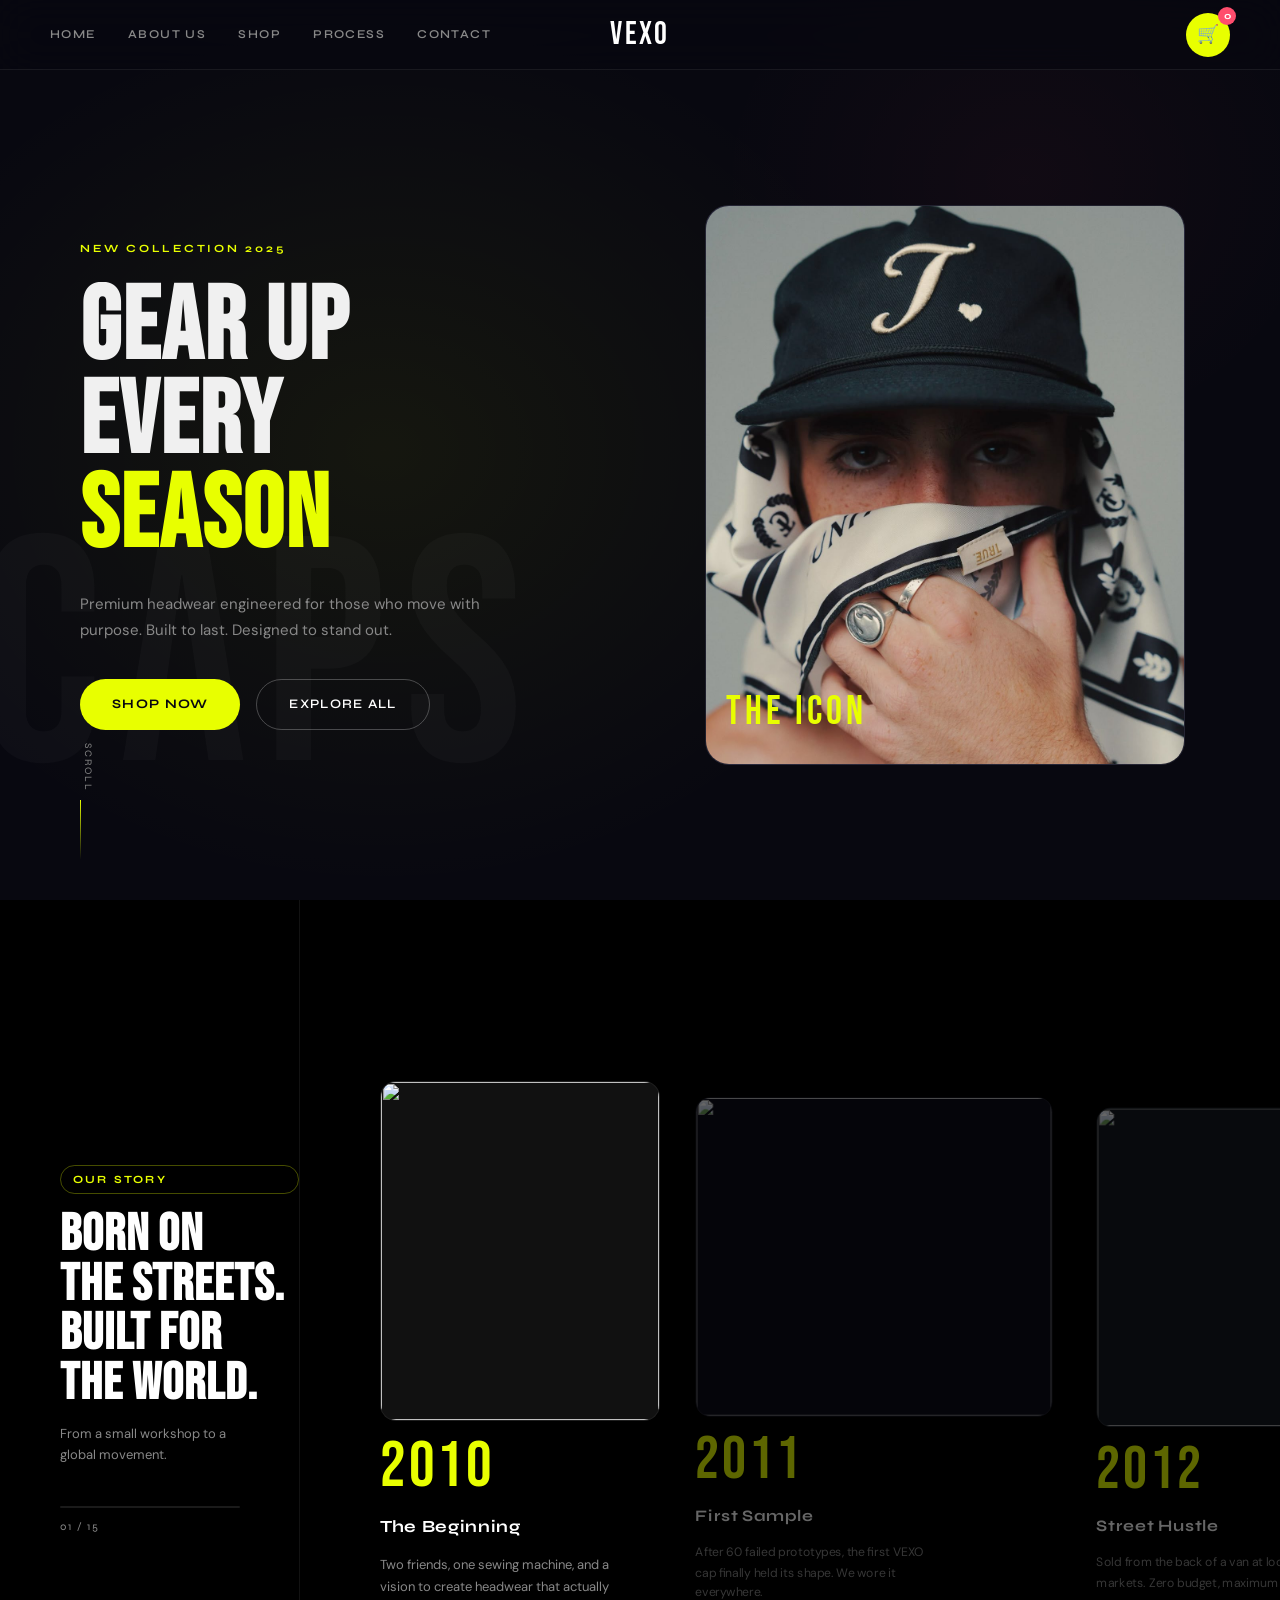
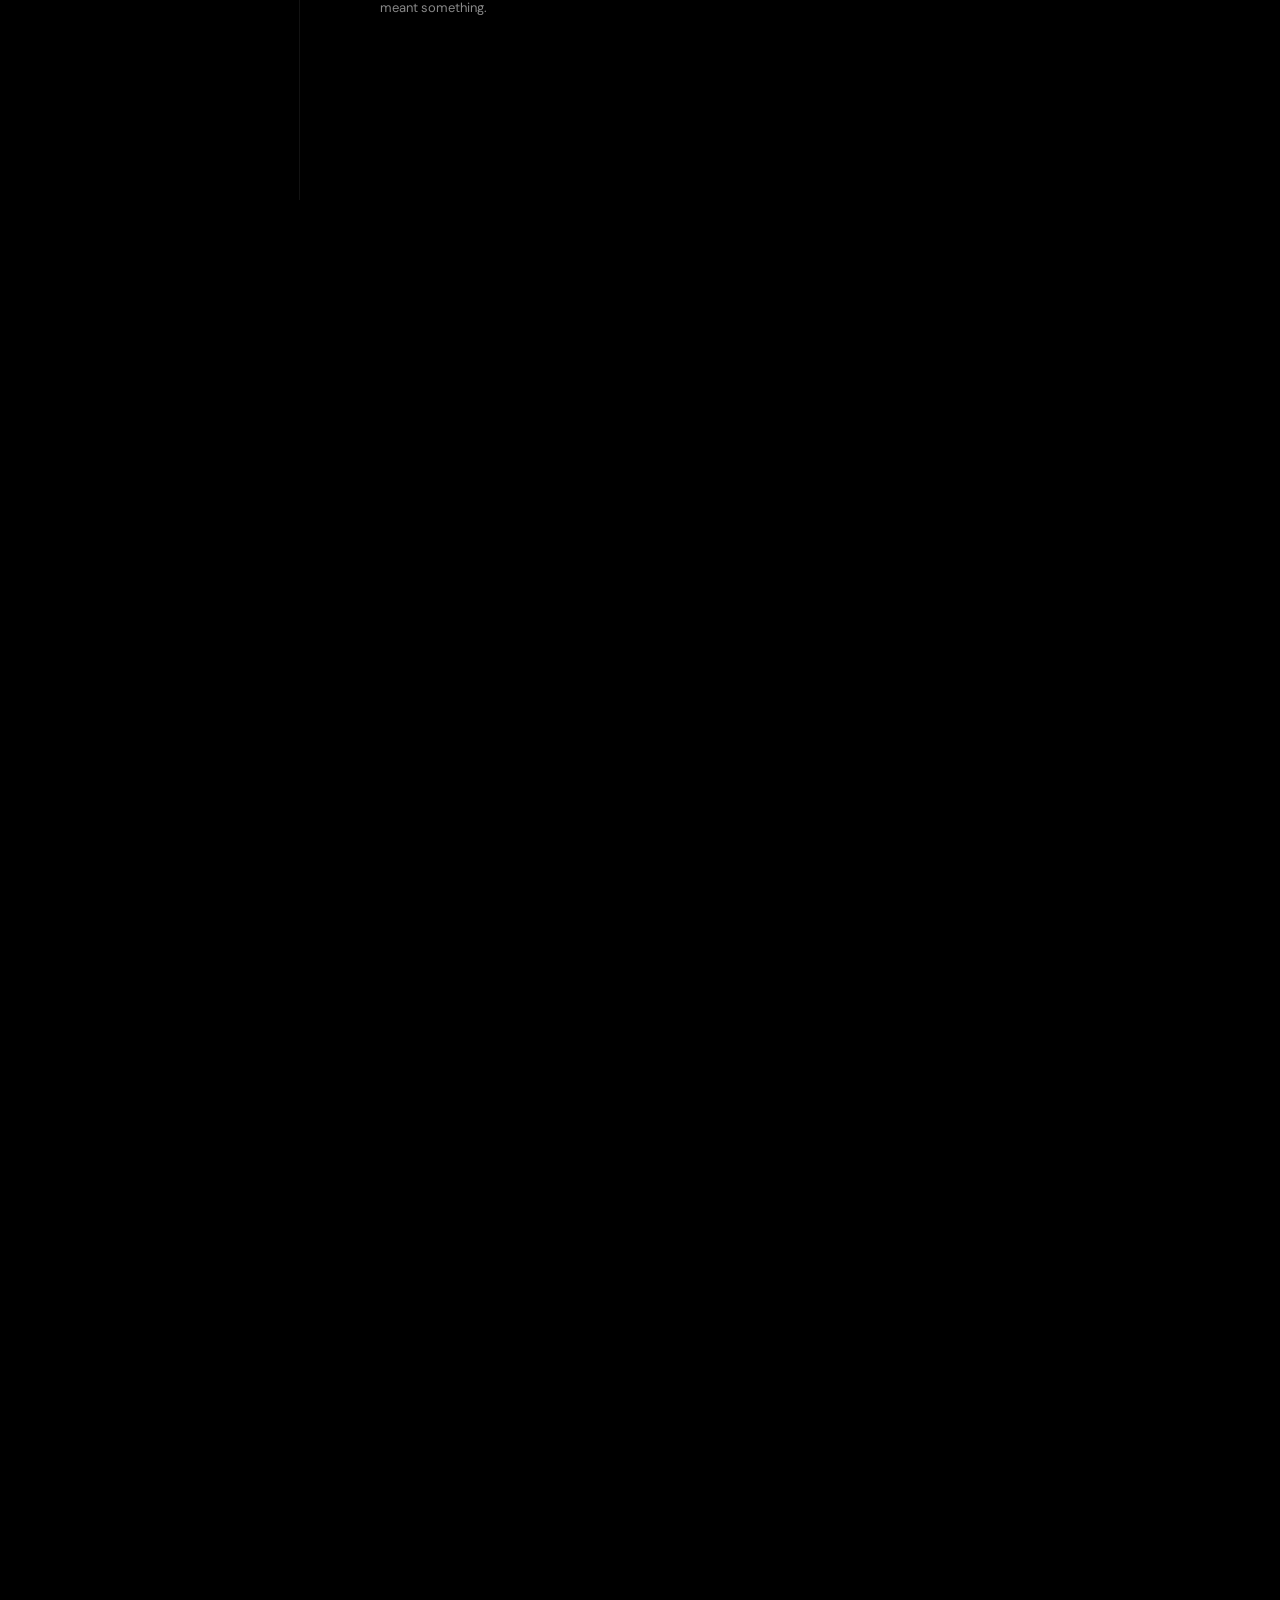
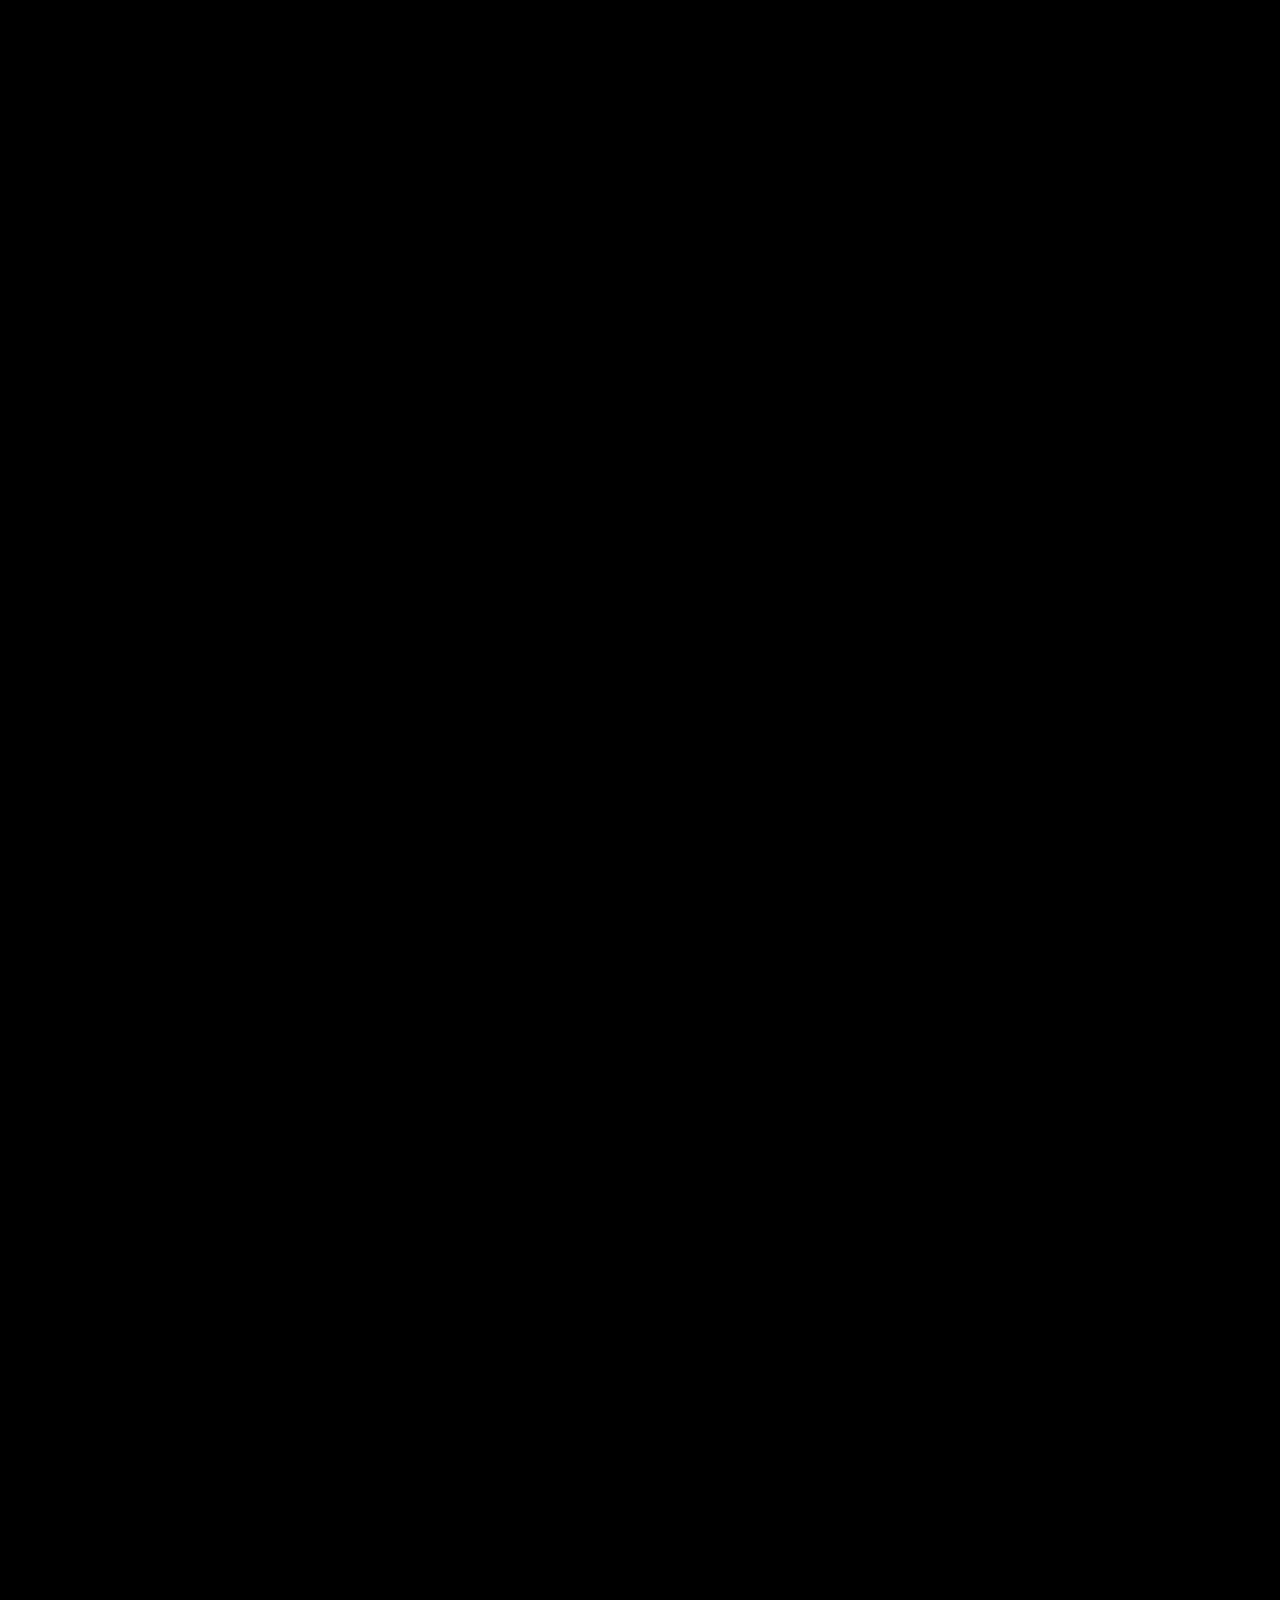
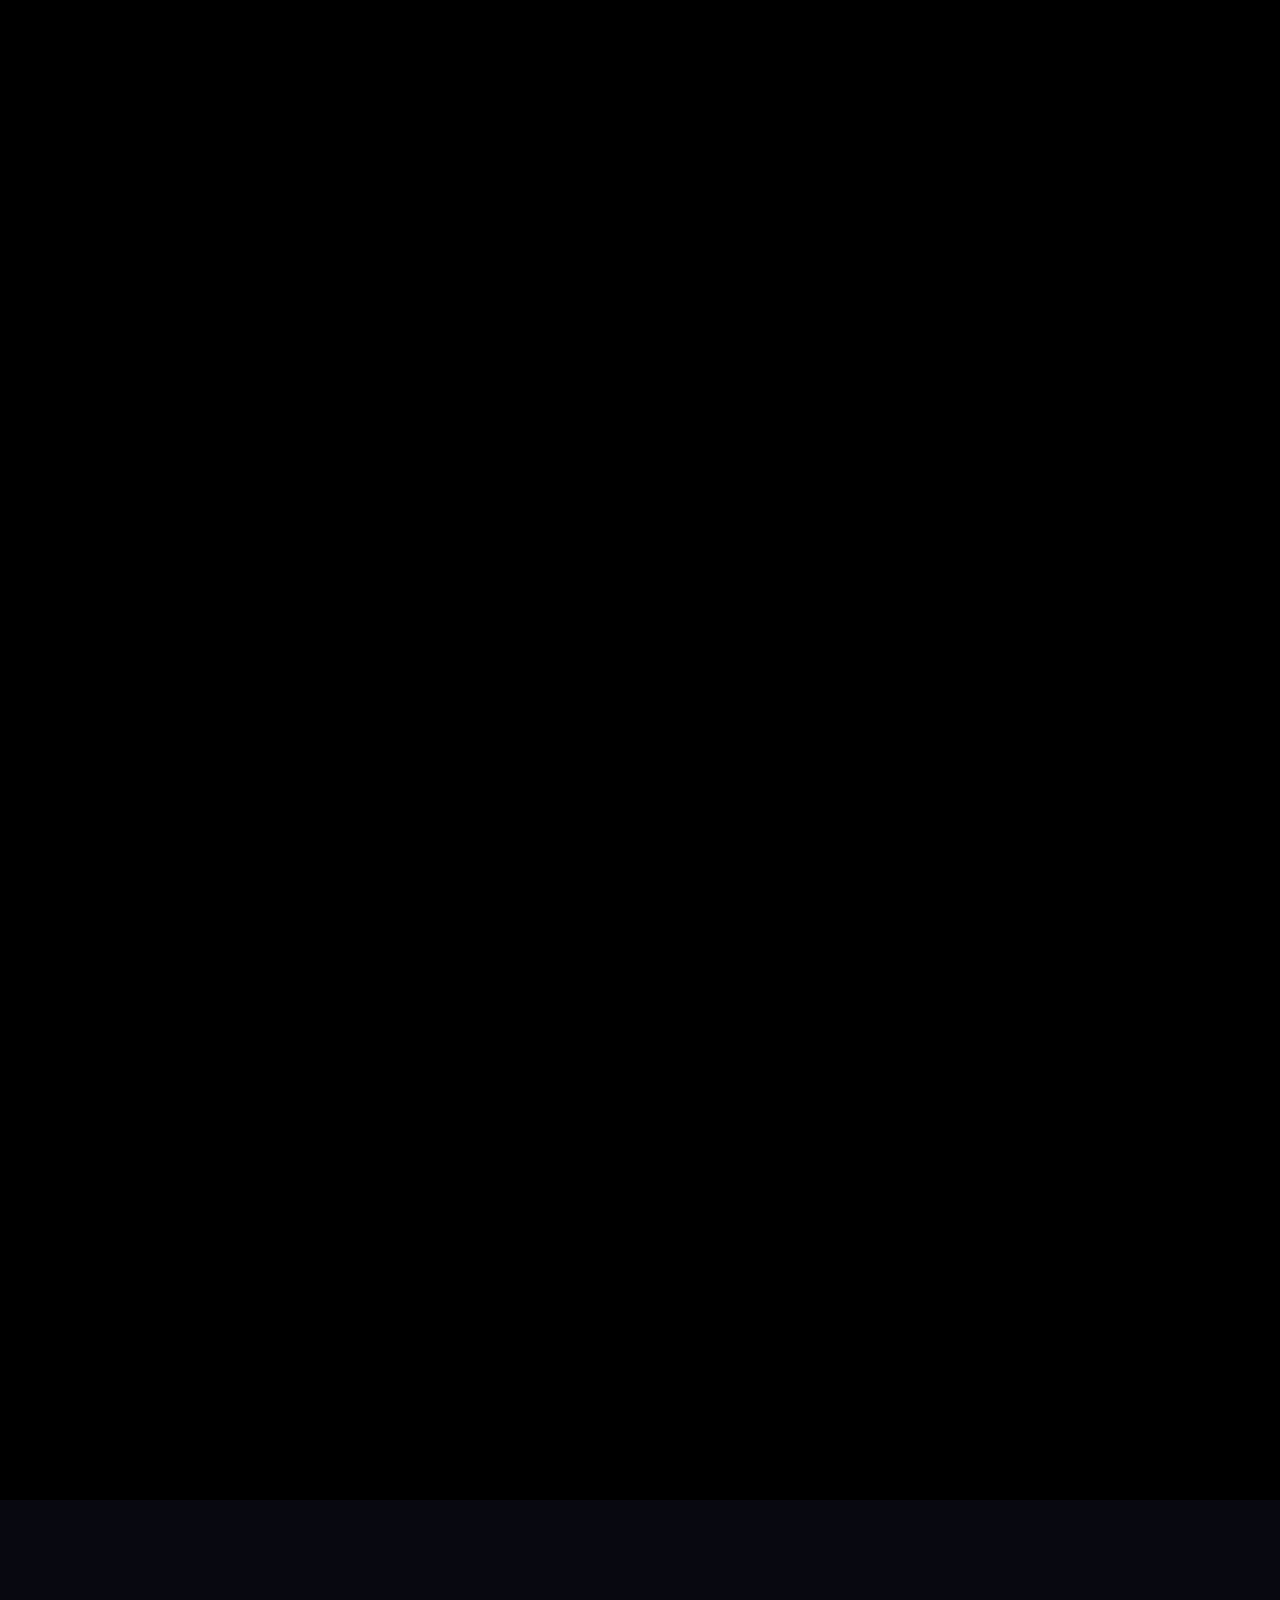
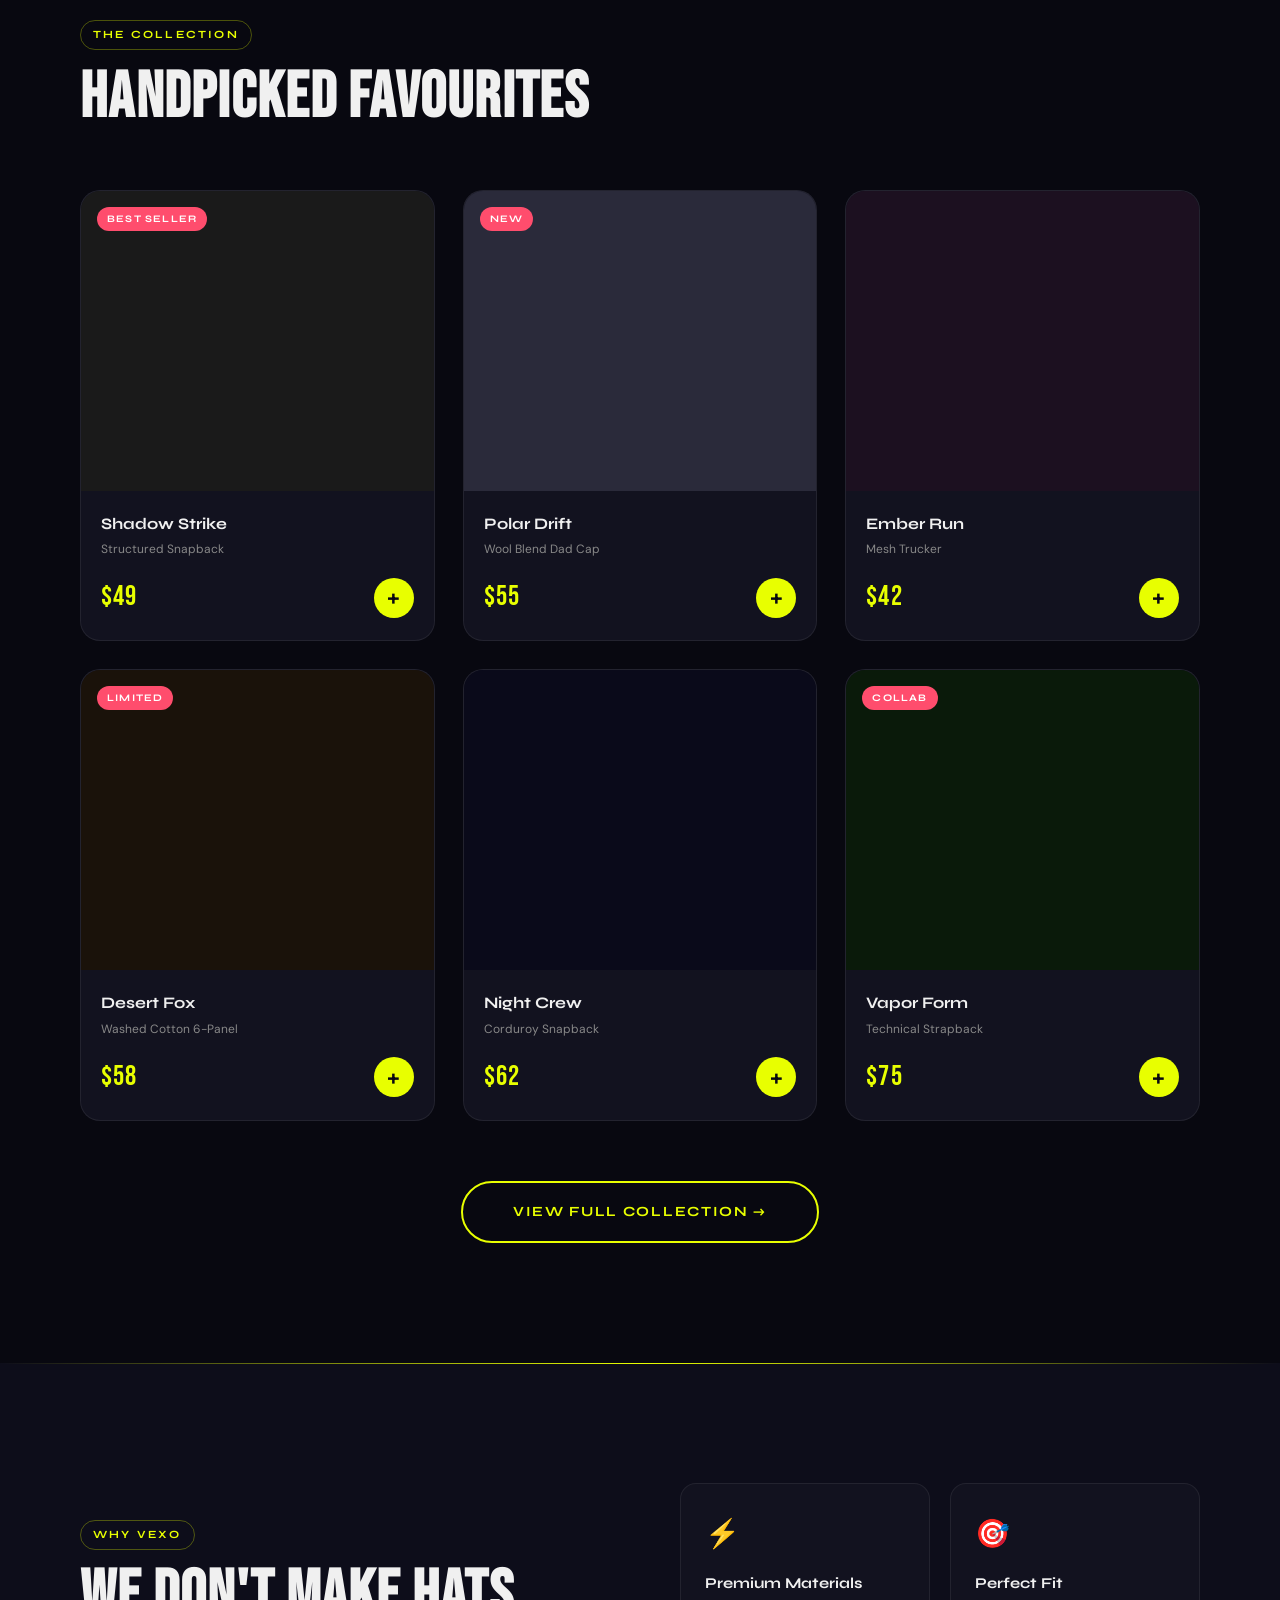
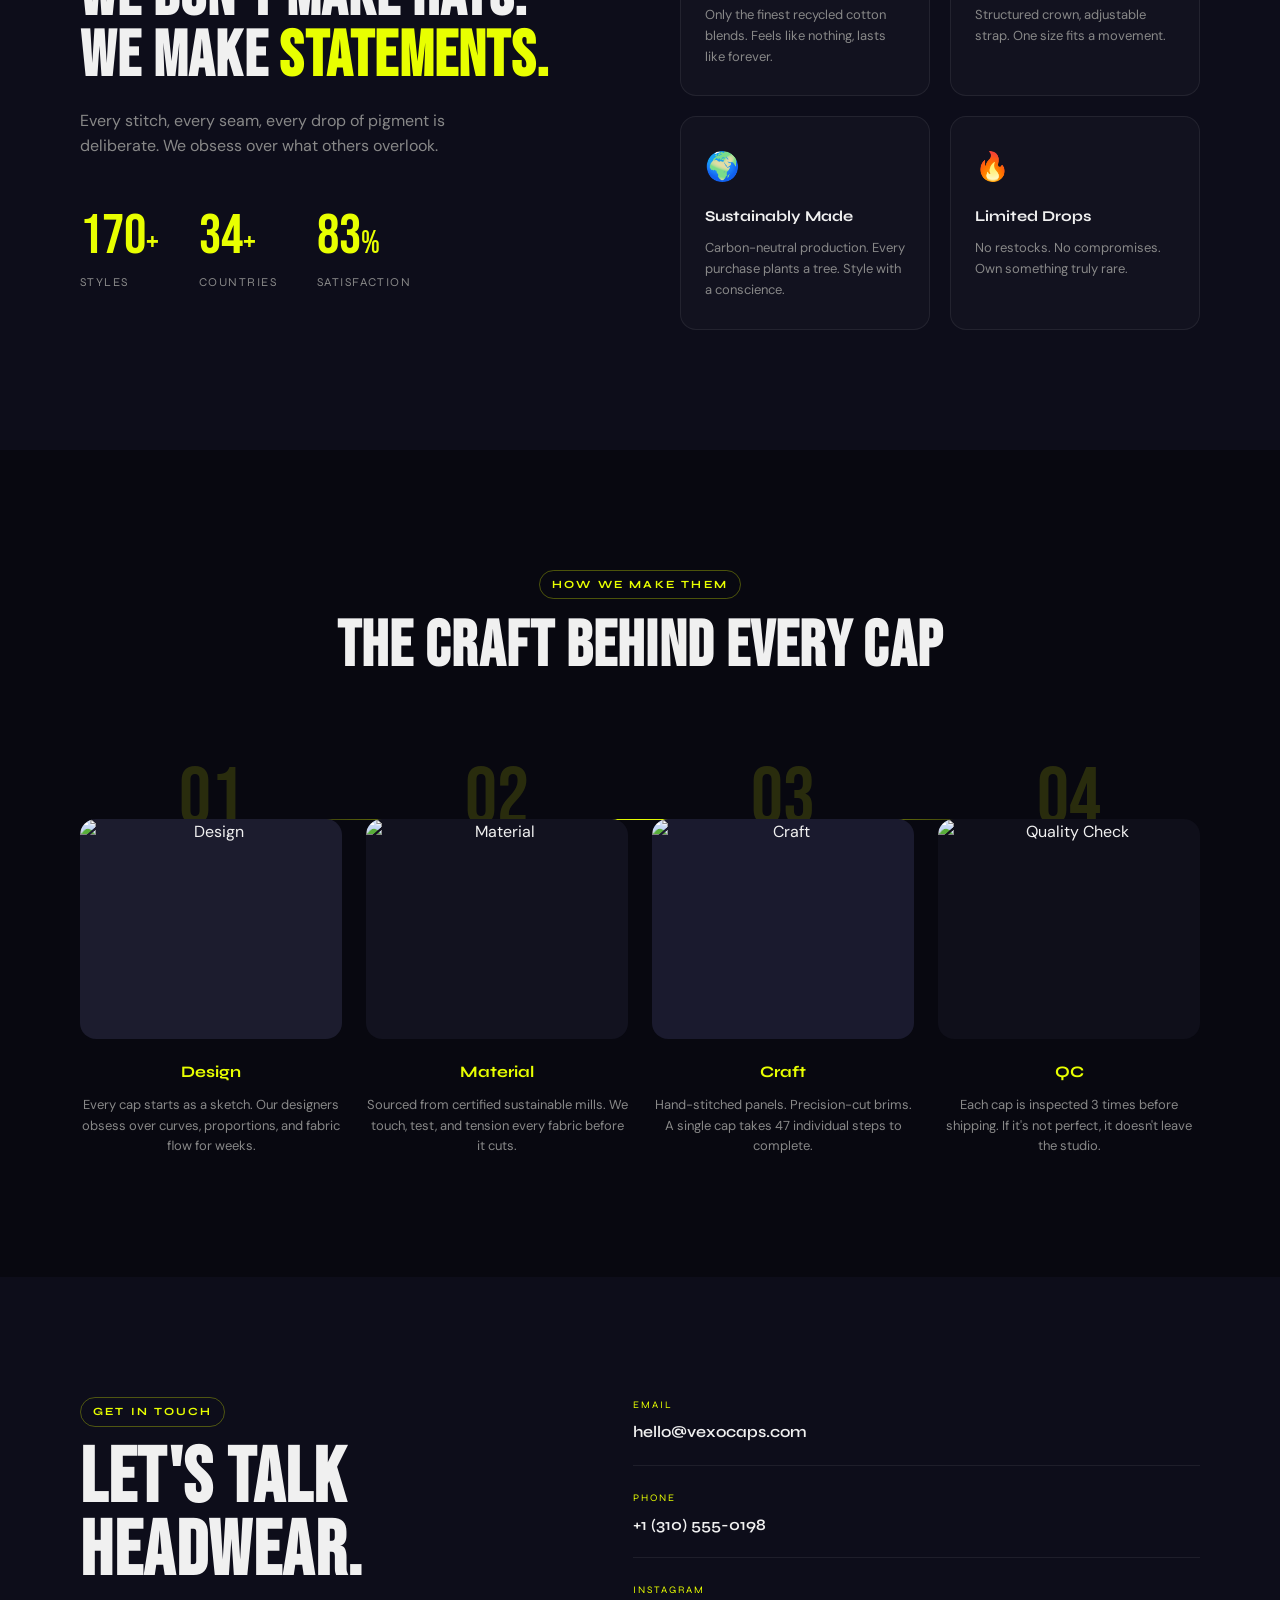
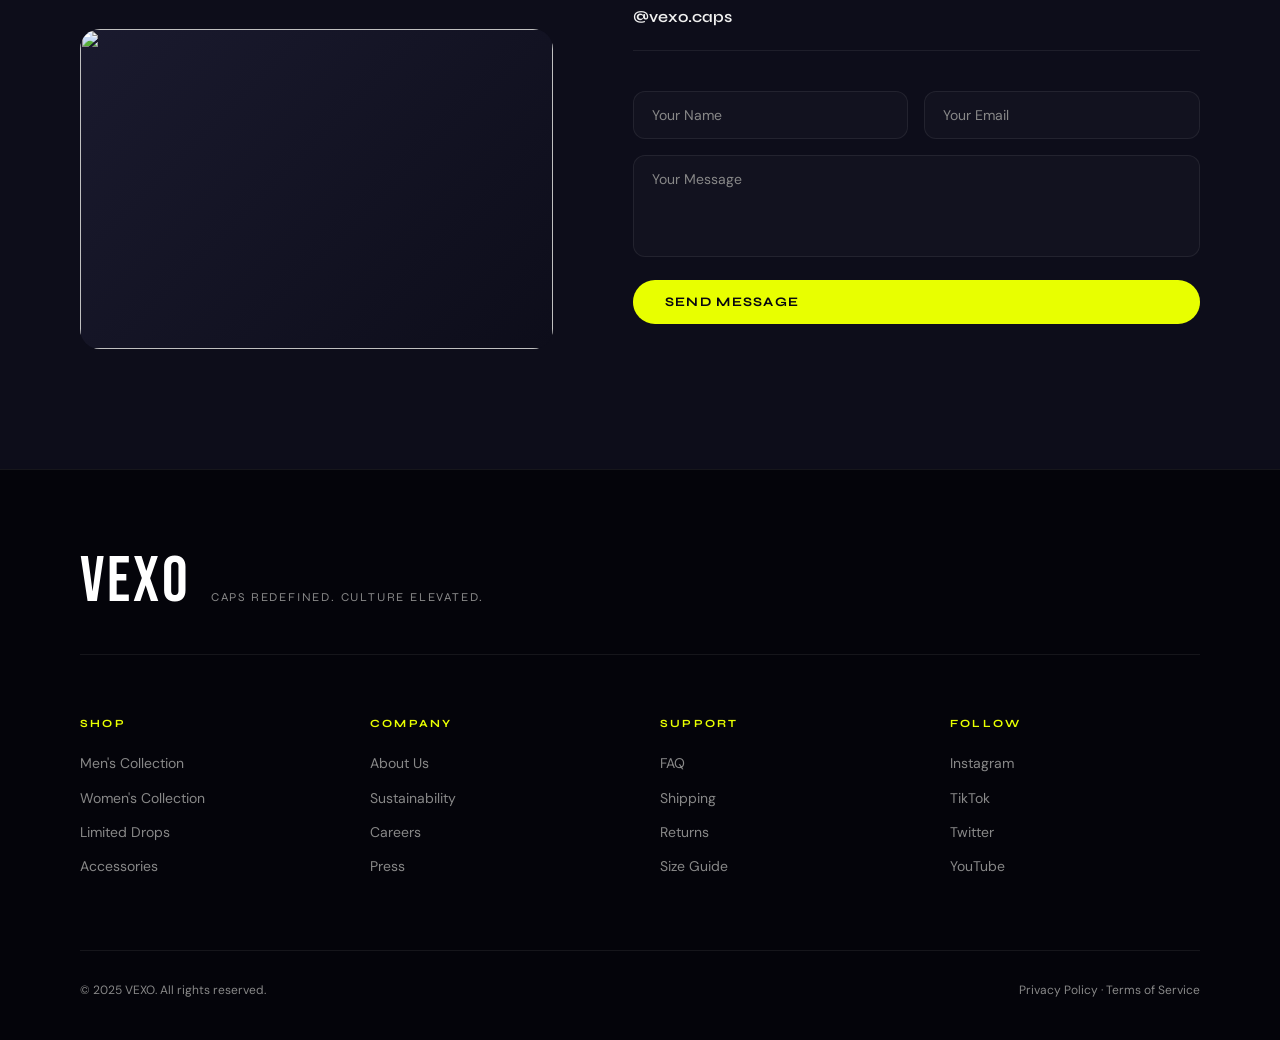
==== commit 3e9e837e: "Remove deprecated SVG images and update product images in the catalog. Added new images and modified" ====
--- a/index.html
+++ b/index.html
@@ -45,7 +45,7 @@
   </div>
   <div class="hero-img-wrap">
     <div class="hero-img-box">
-      <img src="images/hero-cap.jpg" alt="Hero Cap" onerror="this.style.display='none'">
+      <img src="images/c023352064c5ea85d8414d8fa04b2086.jpg"Hero Cap" onerror="this.style.display='none'">
       <div class="hero-img-label">THE ICON</div>
     </div>
   </div>
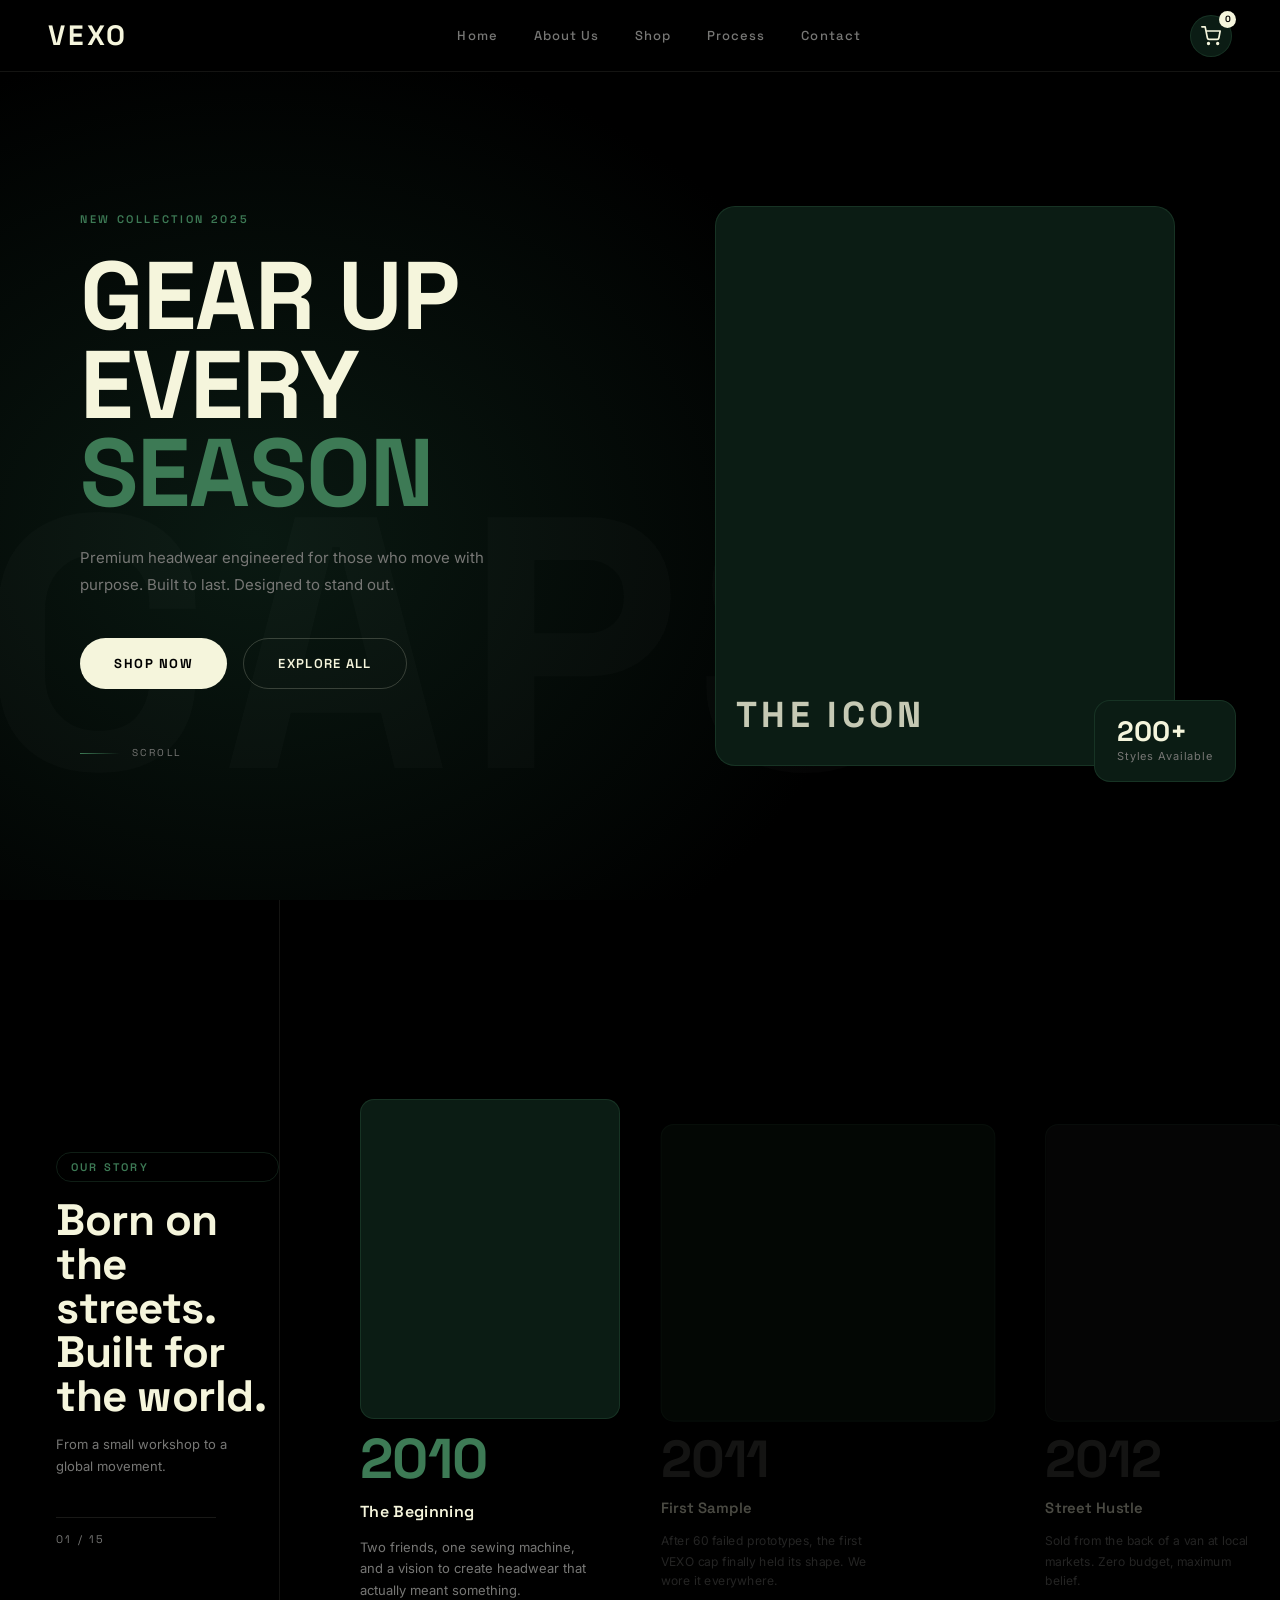
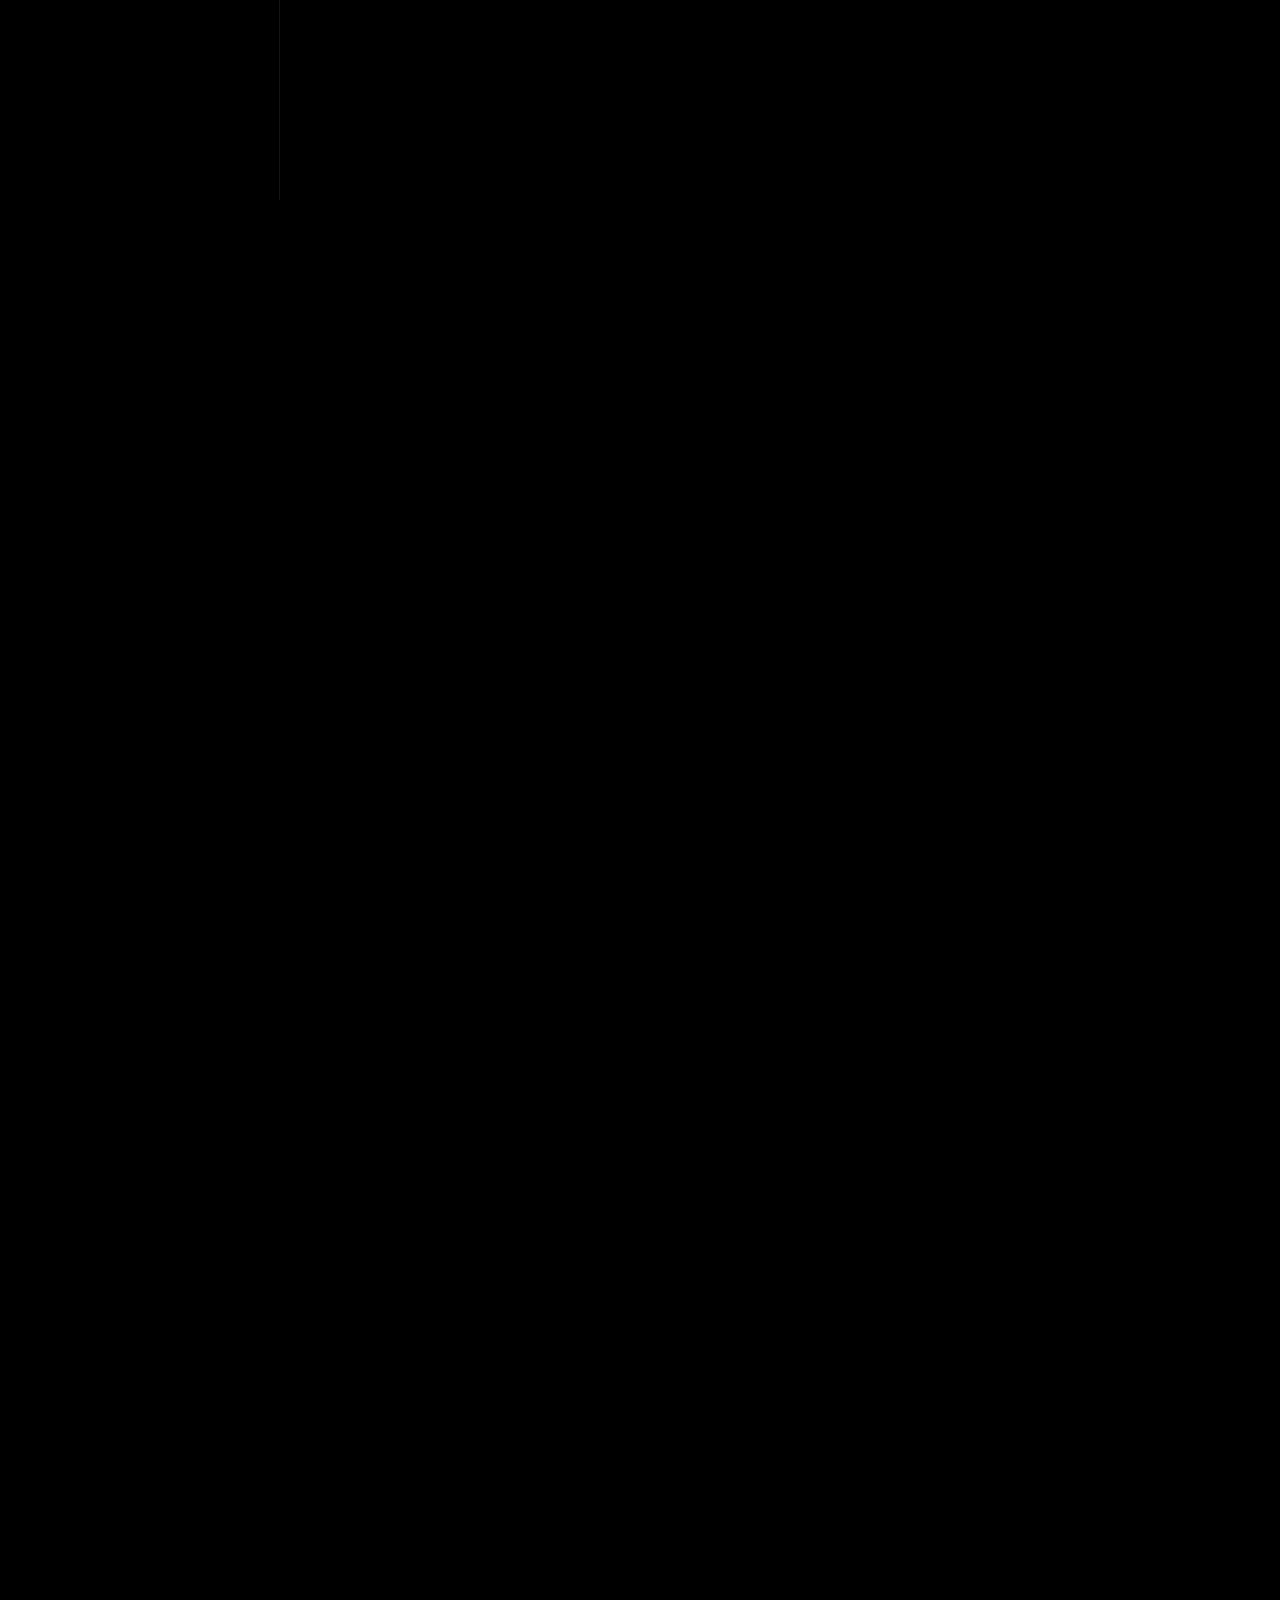
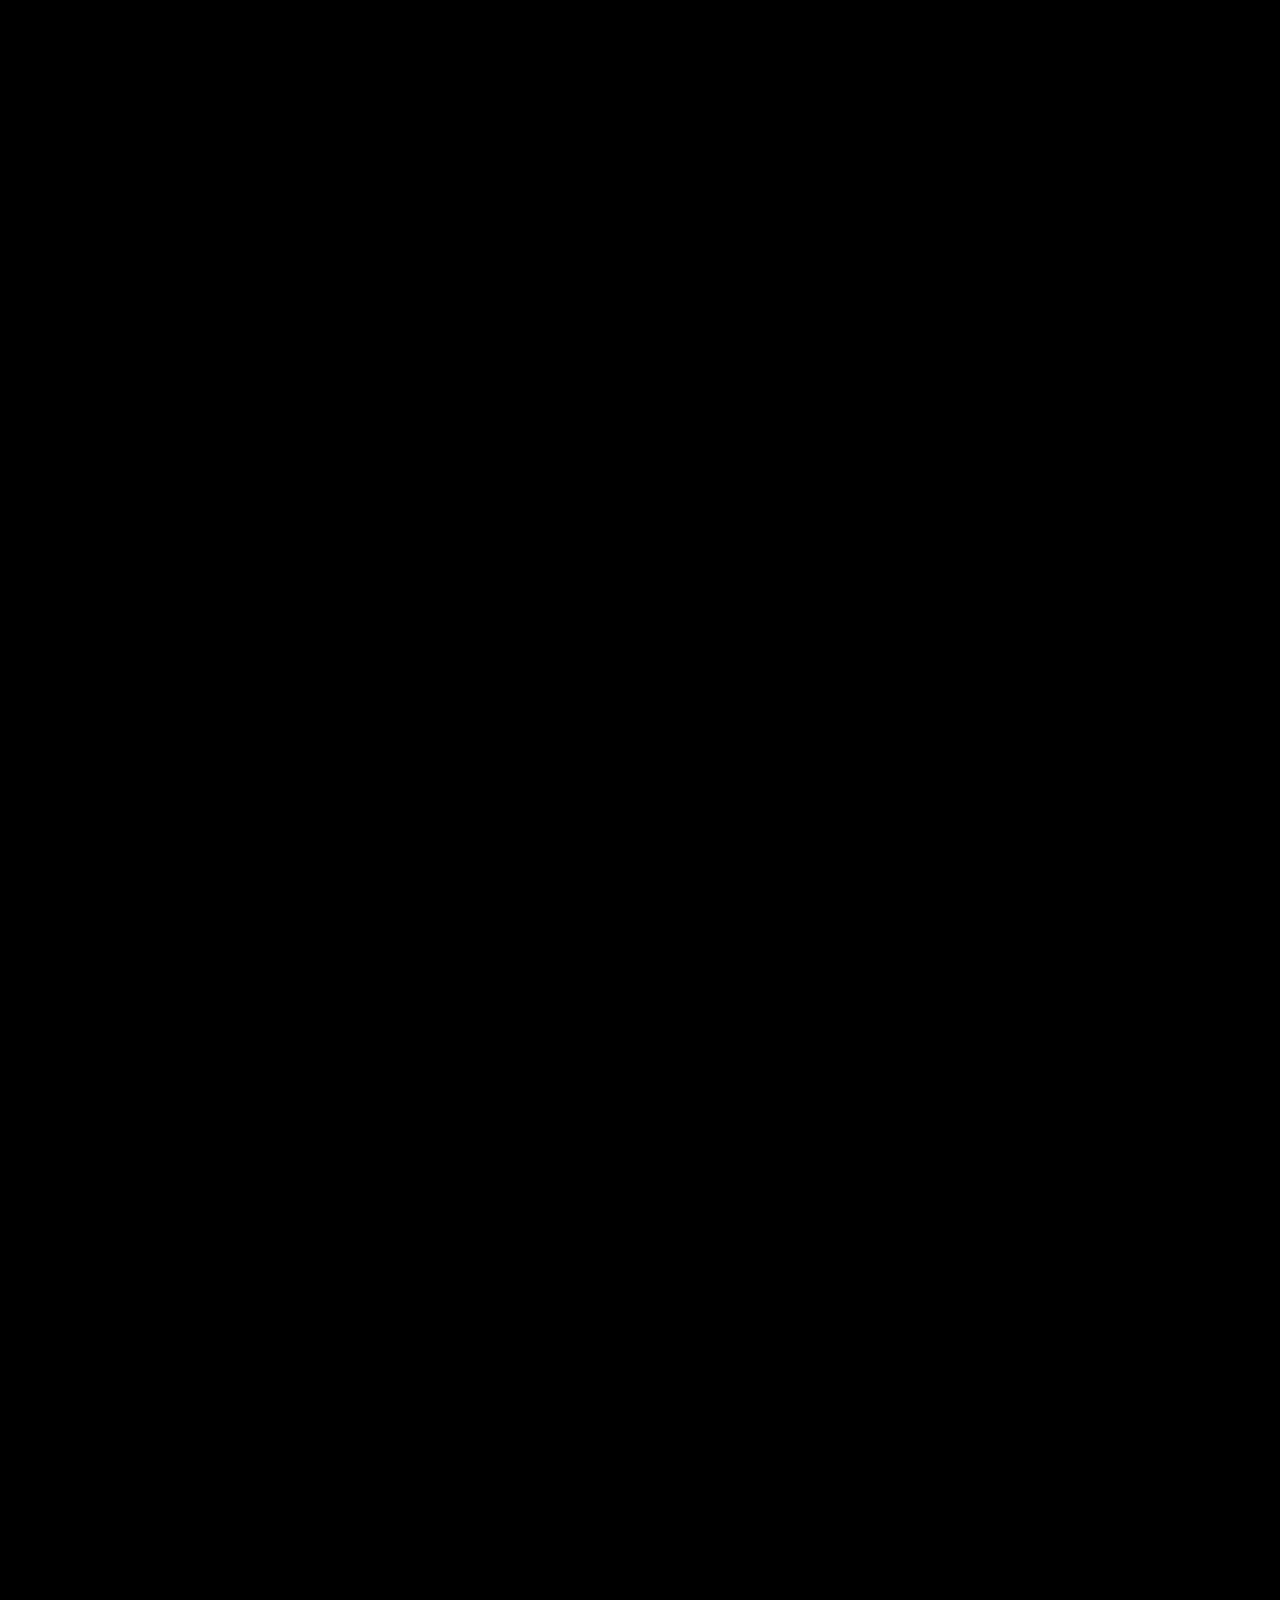
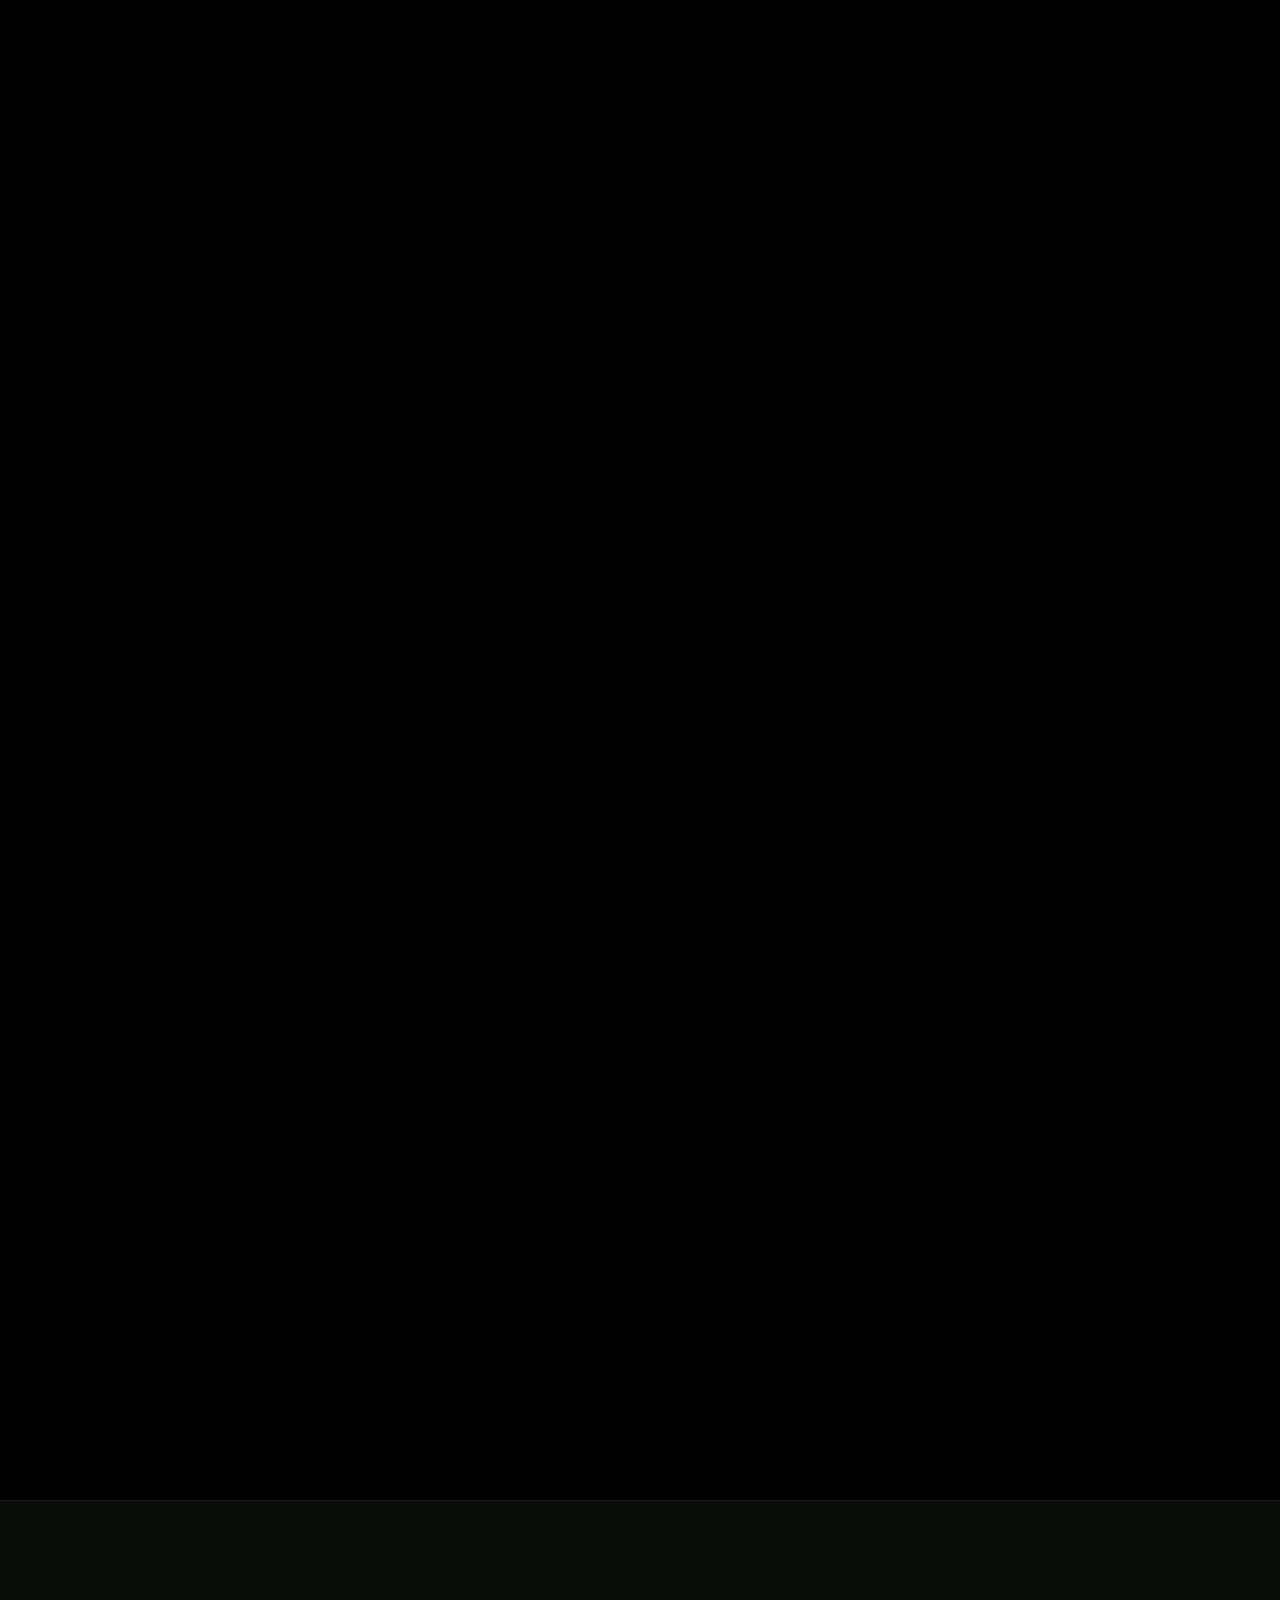
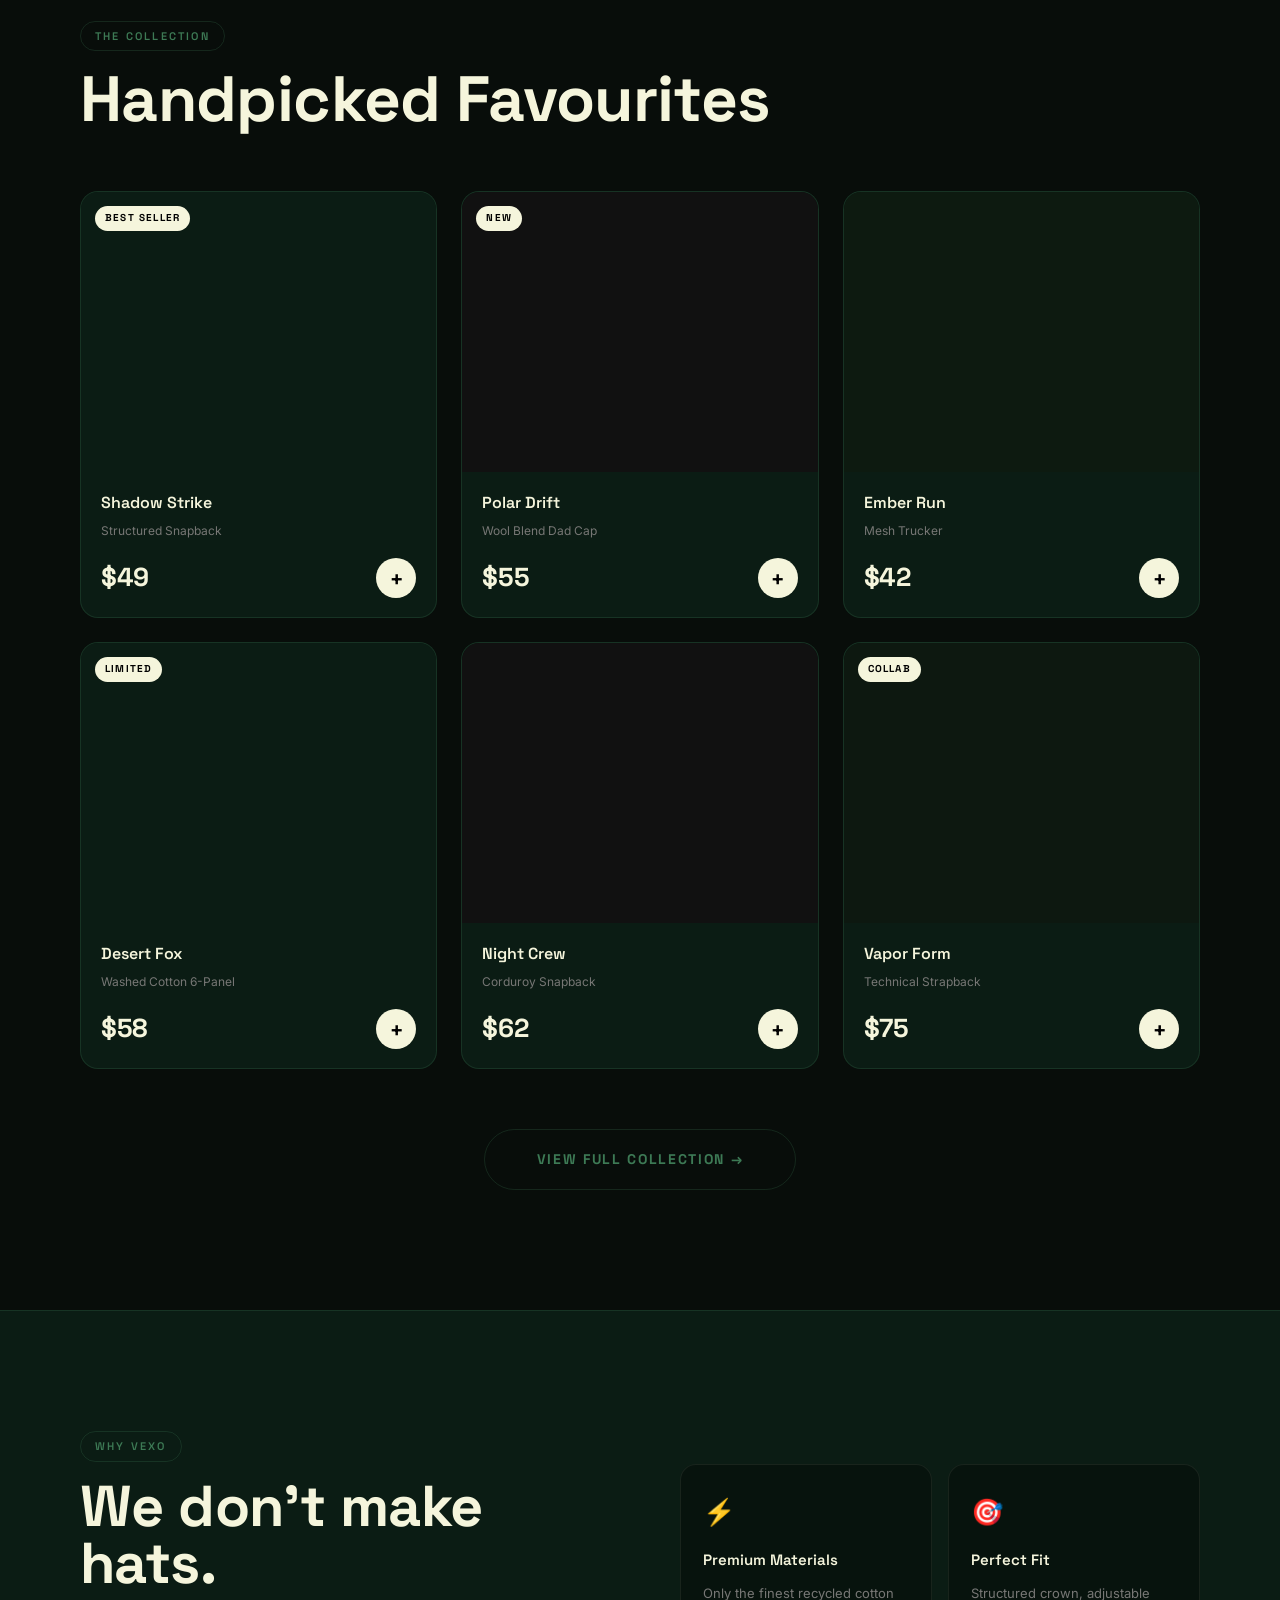
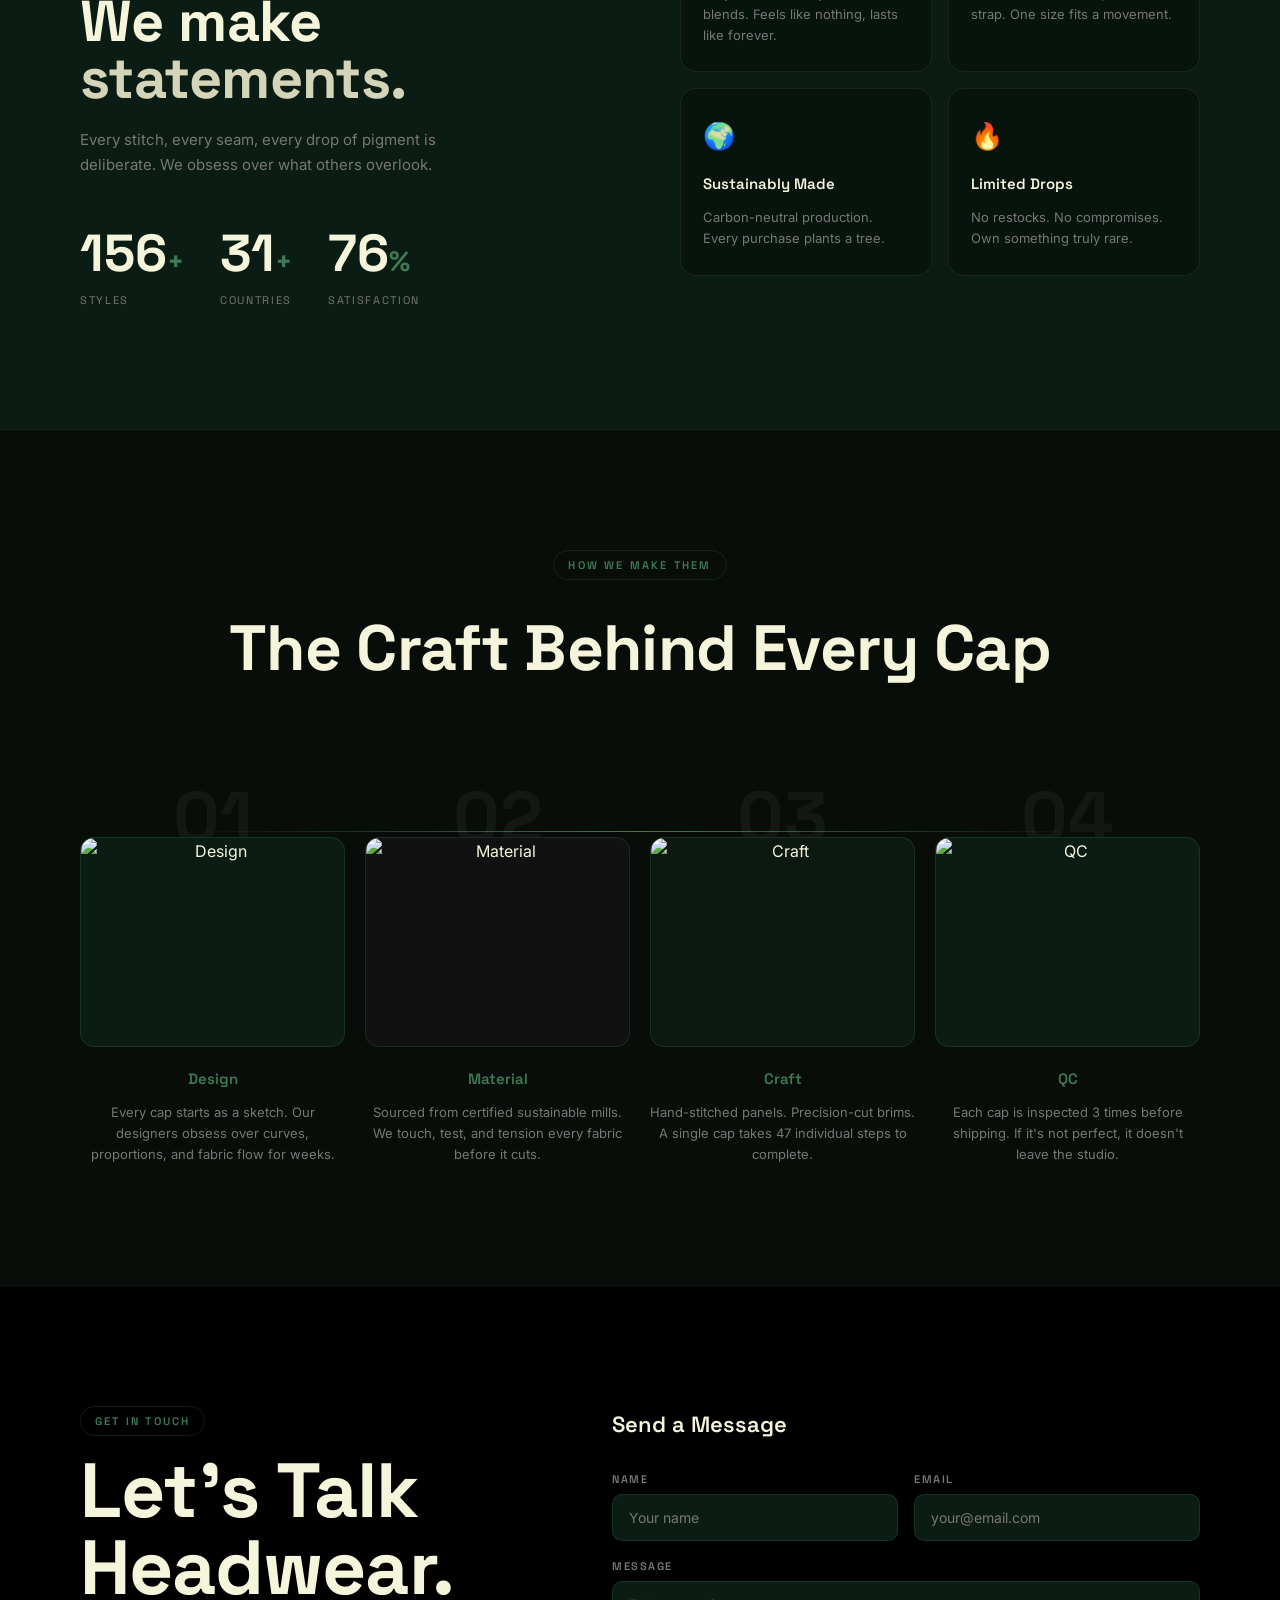
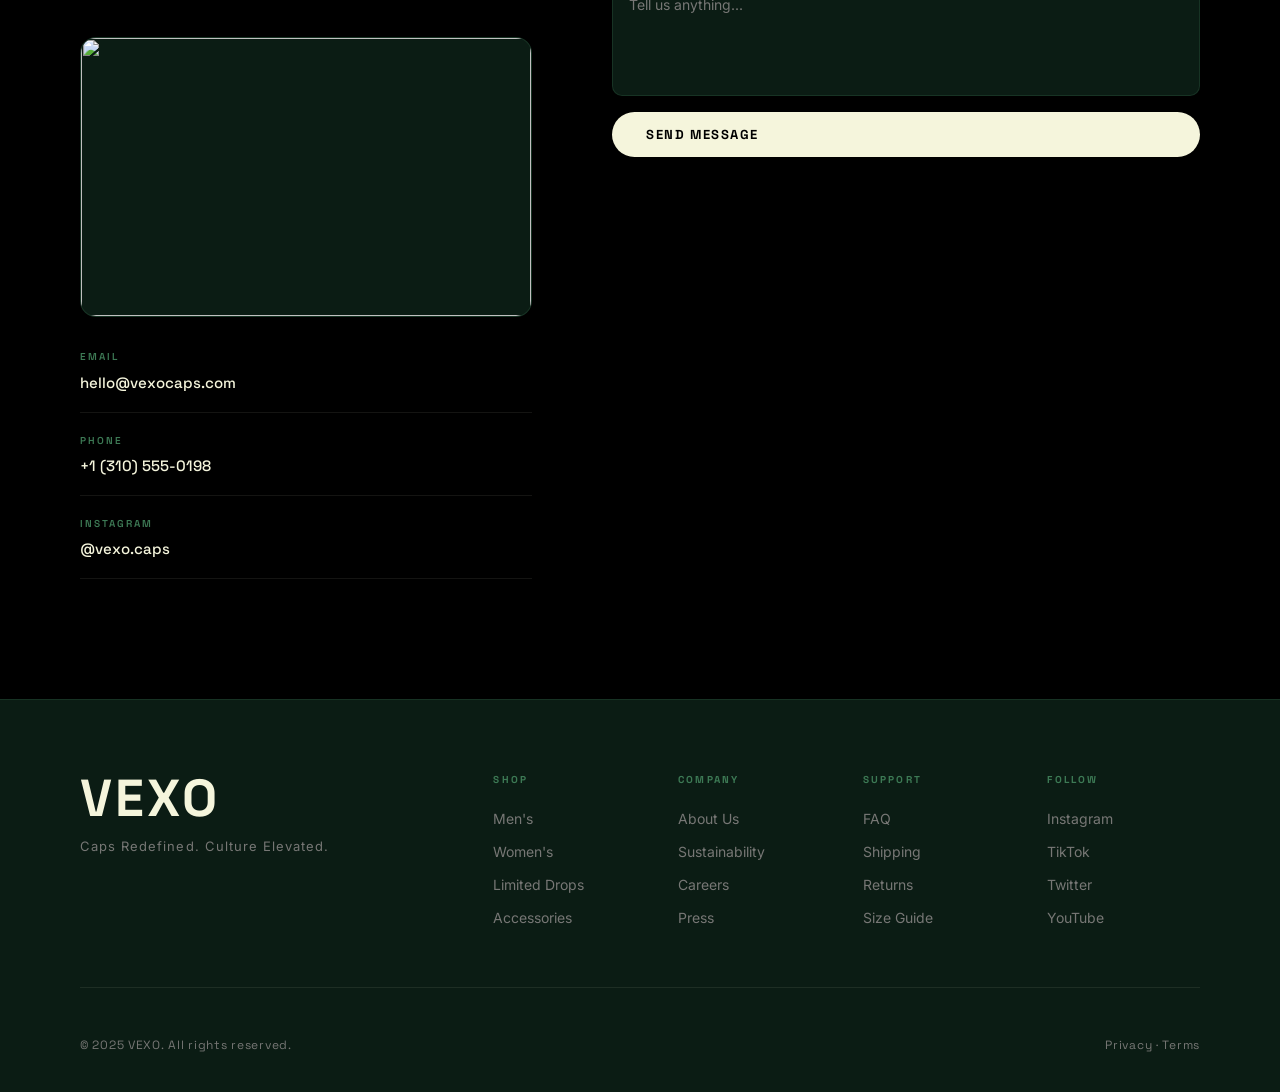
==== commit bf320dd0: "Refactor navigation and sidebar; update product data structure and rendering logic - Updated font li" ====
--- a/index.html
+++ b/index.html
@@ -5,27 +5,50 @@
   <meta name="viewport" content="width=device-width, initial-scale=1.0" />
   <title>VEXO — Caps Redefined</title>
   <link rel="stylesheet" href="index.css" />
-  <link href="https://fonts.googleapis.com/css2?family=Bebas+Neue&family=Syne:wght@400;600;700;800&family=DM+Sans:ital,wght@0,300;0,400;1,300&display=swap" rel="stylesheet" />
+  <link href="https://fonts.googleapis.com/css2?family=Bebas+Neue&family=Space+Grotesk:wght@300;400;500;600;700&family=Inter:wght@300;400;500&display=swap" rel="stylesheet" />
 </head>
 <body>
 
 <!-- ========== NAV ========== -->
 <nav id="navbar">
-  <div class="nav-left">
-    <a href="#hero">HOME</a>
-    <a href="#about">ABOUT US</a>
-    <a href="#store">SHOP</a>
-    <a href="#process">PROCESS</a>
-    <a href="#contact">CONTACT</a>
-  </div>
   <div class="nav-logo">VEXO</div>
+
+  <div class="nav-links" id="navLinks">
+    <a href="#hero"    class="nav-link">Home</a>
+    <a href="#about"   class="nav-link">About Us</a>
+    <a href="#store"   class="nav-link">Shop</a>
+    <a href="#process" class="nav-link">Process</a>
+    <a href="#contact" class="nav-link">Contact</a>
+  </div>
+
   <div class="nav-right">
-    <a href="cart.html" class="cart-link">
-      <span class="cart-icon">🛒</span>
+    <a href="cart.html" class="cart-link" aria-label="Cart">
+      <svg width="20" height="20" viewBox="0 0 24 24" fill="none" stroke="currentColor" stroke-width="2" stroke-linecap="round" stroke-linejoin="round"><circle cx="9" cy="21" r="1"/><circle cx="20" cy="21" r="1"/><path d="M1 1h4l2.68 13.39a2 2 0 0 0 2 1.61h9.72a2 2 0 0 0 2-1.61L23 6H6"/></svg>
       <span class="cart-count" id="cartCount">0</span>
     </a>
+    <button class="hamburger" id="hamburger" aria-label="Menu">
+      <span></span><span></span><span></span>
+    </button>
   </div>
 </nav>
+
+<!-- Mobile sidebar overlay -->
+<div class="sidebar-overlay" id="sidebarOverlay"></div>
+<div class="sidebar" id="sidebar">
+  <button class="sidebar-close" id="sidebarClose" aria-label="Close menu">✕</button>
+  <div class="sidebar-logo">VEXO</div>
+  <nav class="sidebar-nav">
+    <a href="#hero"    class="sidebar-link">Home</a>
+    <a href="#about"   class="sidebar-link">About Us</a>
+    <a href="#store"   class="sidebar-link">Shop</a>
+    <a href="#process" class="sidebar-link">Process</a>
+    <a href="#contact" class="sidebar-link">Contact</a>
+  </nav>
+  <div class="sidebar-footer">
+    <p>© 2025 VEXO</p>
+    <p>Caps Redefined. Culture Elevated.</p>
+  </div>
+</div>
 
 <!-- ========== HERO ========== -->
 <section class="hero" id="hero">
@@ -35,190 +58,161 @@
     <h1 class="hero-title">
       <span class="line">GEAR UP</span>
       <span class="line">EVERY</span>
-      <span class="line accent">SEASON</span>
+      <span class="line accent-text">SEASON</span>
     </h1>
     <p class="hero-sub">Premium headwear engineered for those who move with purpose. Built to last. Designed to stand out.</p>
     <div class="hero-btns">
       <a href="#store" class="btn-primary">SHOP NOW</a>
-      <a href="full-collection.html" class="btn-secondary">EXPLORE ALL</a>
-    </div>
-  </div>
-  <div class="hero-img-wrap">
+      <a href="full-collection.html" class="btn-ghost">EXPLORE ALL</a>
+    </div>
+    <div class="hero-scroll-hint">
+      <div class="scroll-line"></div>
+      <span>SCROLL</span>
+    </div>
+  </div>
+  <div class="hero-visual">
     <div class="hero-img-box">
-      <img src="images/c023352064c5ea85d8414d8fa04b2086.jpg"Hero Cap" onerror="this.style.display='none'">
+      <img src="images/hero-cap.jpg" alt="Hero Cap" onerror="this.style.display='none'">
       <div class="hero-img-label">THE ICON</div>
     </div>
-  </div>
-  <div class="hero-scroll-hint">
-    <span>SCROLL</span>
-    <div class="scroll-line"></div>
+    <div class="hero-stat-pill">
+      <span class="hsp-num">200+</span>
+      <span class="hsp-label">Styles Available</span>
+    </div>
   </div>
 </section>
 
 <!-- ========== ABOUT — HORIZONTAL SCROLL ========== -->
 <section class="about" id="about">
-  <!-- Sticky container that pins while user scrolls -->
   <div class="about-sticky">
 
-    <!-- Left fixed panel -->
-    <div class="about-fixed-panel">
+    <div class="about-panel">
       <span class="section-tag">OUR STORY</span>
       <h2>Born on<br>the streets.<br>Built for<br>the world.</h2>
       <p>From a small workshop to a global movement.</p>
-      <div class="scroll-progress-wrap">
-        <div class="scroll-progress-bar" id="progressBar"></div>
-      </div>
-      <div class="scroll-progress-label" id="progressLabel">01 / 15</div>
-    </div>
-
-    <!-- Horizontal scrolling strip -->
-    <div class="about-h-track-wrap">
-      <div class="about-h-track" id="hTrack">
-
-        <div class="hs-item">
-          <div class="hs-img-wrap">
-            <img src="images/tl1.jpg" alt="" onerror="this.parentElement.style.background='#111'">
-          </div>
+      <div class="progress-wrap">
+        <div class="progress-bar" id="progressBar"></div>
+      </div>
+      <div class="progress-label" id="progressLabel">01 / 15</div>
+    </div>
+
+    <div class="h-track-wrap">
+      <div class="h-track" id="hTrack">
+
+        <div class="hs-item active">
+          <div class="hs-img" style="background:#0b1c14"><img src="images/tl1.jpg" alt="" onerror="this.style.display='none'"></div>
           <div class="hs-year">2010</div>
           <div class="hs-title">The Beginning</div>
           <p class="hs-text">Two friends, one sewing machine, and a vision to create headwear that actually meant something.</p>
         </div>
 
         <div class="hs-item hs-wide">
-          <div class="hs-img-wrap">
-            <img src="images/tl2.jpg" alt="" onerror="this.parentElement.style.background='#0d0d1a'">
-          </div>
+          <div class="hs-img" style="background:#0d1a10"><img src="images/tl2.jpg" alt="" onerror="this.style.display='none'"></div>
           <div class="hs-year">2011</div>
           <div class="hs-title">First Sample</div>
           <p class="hs-text">After 60 failed prototypes, the first VEXO cap finally held its shape. We wore it everywhere.</p>
         </div>
 
         <div class="hs-item">
-          <div class="hs-img-wrap">
-            <img src="images/tl3.jpg" alt="" onerror="this.parentElement.style.background='#161b22'">
-          </div>
+          <div class="hs-img" style="background:#111"><img src="images/tl3.jpg" alt="" onerror="this.style.display='none'"></div>
           <div class="hs-year">2012</div>
           <div class="hs-title">Street Hustle</div>
           <p class="hs-text">Sold from the back of a van at local markets. Zero budget, maximum belief.</p>
         </div>
 
         <div class="hs-item hs-tall">
-          <div class="hs-img-wrap">
-            <img src="images/tl4.jpg" alt="" onerror="this.parentElement.style.background='#0f0f1a'">
-          </div>
+          <div class="hs-img" style="background:#0b1c14"><img src="images/tl4.jpg" alt="" onerror="this.style.display='none'"></div>
           <div class="hs-year">2013</div>
           <div class="hs-title">First Store</div>
           <p class="hs-text">Opened our flagship in downtown LA. 200 caps sold on day one. We knew this was real.</p>
         </div>
 
         <div class="hs-item">
-          <div class="hs-img-wrap">
-            <img src="images/cap1.jpg" alt="" onerror="this.parentElement.style.background='#1a1a1a'">
-          </div>
+          <div class="hs-img" style="background:#0d1810"><img src="images/cap1.jpg" alt="" onerror="this.style.display='none'"></div>
           <div class="hs-year">2014</div>
           <div class="hs-title">Online Launch</div>
           <p class="hs-text">Our website crashed on launch day. 4,000 orders in 2 hours. We called it a win.</p>
         </div>
 
         <div class="hs-item hs-wide">
-          <div class="hs-img-wrap">
-            <img src="images/cap2.jpg" alt="" onerror="this.parentElement.style.background='#1a1a2e'">
-          </div>
+          <div class="hs-img" style="background:#111"><img src="images/cap2.jpg" alt="" onerror="this.style.display='none'"></div>
           <div class="hs-year">2015</div>
           <div class="hs-title">Media Moment</div>
           <p class="hs-text">Featured in Highsnobiety. Our inbox exploded overnight. The culture noticed.</p>
         </div>
 
         <div class="hs-item">
-          <div class="hs-img-wrap">
-            <img src="images/cap3.jpg" alt="" onerror="this.parentElement.style.background='#1c1020'">
-          </div>
+          <div class="hs-img" style="background:#0b1c14"><img src="images/cap3.jpg" alt="" onerror="this.style.display='none'"></div>
           <div class="hs-year">2016</div>
           <div class="hs-title">Global Drop</div>
           <p class="hs-text">Our limited collab with underground artists sold out in 4 minutes. 80,000 on the waitlist.</p>
         </div>
 
         <div class="hs-item hs-tall">
-          <div class="hs-img-wrap">
-            <img src="images/cap4.jpg" alt="" onerror="this.parentElement.style.background='#1a120a'">
-          </div>
+          <div class="hs-img" style="background:#0d1a10"><img src="images/cap4.jpg" alt="" onerror="this.style.display='none'"></div>
           <div class="hs-year">2017</div>
           <div class="hs-title">10 Countries</div>
           <p class="hs-text">Expanded to Europe and Asia. Our caps were spotted from Tokyo to Berlin in the same week.</p>
         </div>
 
         <div class="hs-item">
-          <div class="hs-img-wrap">
-            <img src="images/cap5.jpg" alt="" onerror="this.parentElement.style.background='#0a0a1a'">
-          </div>
+          <div class="hs-img" style="background:#111"><img src="images/cap5.jpg" alt="" onerror="this.style.display='none'"></div>
           <div class="hs-year">2018</div>
           <div class="hs-title">Studio Built</div>
           <p class="hs-text">Moved into our own 8,000 sq ft studio. Real machines. Real team. Real craft.</p>
         </div>
 
         <div class="hs-item hs-wide">
-          <div class="hs-img-wrap">
-            <img src="images/cap6.jpg" alt="" onerror="this.parentElement.style.background='#0a1a0a'">
-          </div>
+          <div class="hs-img" style="background:#0b1c14"><img src="images/cap6.jpg" alt="" onerror="this.style.display='none'"></div>
           <div class="hs-year">2019</div>
           <div class="hs-title">Sustainable Era</div>
           <p class="hs-text">Switched to 100% recycled materials. Style without compromise. Planet first, always.</p>
         </div>
 
         <div class="hs-item">
-          <div class="hs-img-wrap">
-            <img src="images/cap7.jpg" alt="" onerror="this.parentElement.style.background='#1a1a18'">
-          </div>
+          <div class="hs-img" style="background:#111"><img src="images/cap7.jpg" alt="" onerror="this.style.display='none'"></div>
           <div class="hs-year">2020</div>
           <div class="hs-title">Pivot & Persist</div>
           <p class="hs-text">The world paused. We kept creating. Released 3 collections digitally and never missed a drop.</p>
         </div>
 
         <div class="hs-item hs-tall">
-          <div class="hs-img-wrap">
-            <img src="images/cap8.jpg" alt="" onerror="this.parentElement.style.background='#1a1208'">
-          </div>
+          <div class="hs-img" style="background:#0d1810"><img src="images/cap8.jpg" alt="" onerror="this.style.display='none'"></div>
           <div class="hs-year">2021</div>
           <div class="hs-title">1M Community</div>
           <p class="hs-text">Crossed 1 million followers. Not vanity — a real community of cap obsessives worldwide.</p>
         </div>
 
         <div class="hs-item">
-          <div class="hs-img-wrap">
-            <img src="images/cap9.jpg" alt="" onerror="this.parentElement.style.background='#081218'">
-          </div>
+          <div class="hs-img" style="background:#0b1c14"><img src="images/cap9.jpg" alt="" onerror="this.style.display='none'"></div>
           <div class="hs-year">2022</div>
           <div class="hs-title">Award Winner</div>
           <p class="hs-text">Best Sustainable Fashion Brand, Global Style Awards. We cried. Then went back to work.</p>
         </div>
 
         <div class="hs-item hs-wide">
-          <div class="hs-img-wrap">
-            <img src="images/cap10.jpg" alt="" onerror="this.parentElement.style.background='#080810'">
-          </div>
+          <div class="hs-img" style="background:#111"><img src="images/cap10.jpg" alt="" onerror="this.style.display='none'"></div>
           <div class="hs-year">2023</div>
           <div class="hs-title">40 Countries</div>
           <p class="hs-text">Now stocked in 200+ retailers across 40 countries. The vision finally matched the map.</p>
         </div>
 
         <div class="hs-item hs-tall">
-          <div class="hs-img-wrap">
-            <img src="images/cap11.jpg" alt="" onerror="this.parentElement.style.background='#1a1510'">
-          </div>
+          <div class="hs-img" style="background:#0d1a10"><img src="images/cap11.jpg" alt="" onerror="this.style.display='none'"></div>
           <div class="hs-year">2025</div>
           <div class="hs-title">The Future</div>
           <p class="hs-text">200+ styles. New materials lab. And a new chapter that's only just beginning. Welcome to VEXO.</p>
         </div>
 
-      </div><!-- end hTrack -->
-    </div>
-
-  </div><!-- end sticky -->
-</section>
-
-<!-- ========== STORE SECTION ========== -->
+      </div>
+    </div>
+
+  </div>
+</section>
+
+<!-- ========== STORE ========== -->
 <section class="store" id="store">
-  <div class="store-header">
+  <div class="store-header reveal">
     <span class="section-tag">THE COLLECTION</span>
     <h2>Handpicked Favourites</h2>
   </div>
@@ -230,52 +224,61 @@
 
 <!-- ========== WHY US ========== -->
 <section class="why" id="why">
-  <div class="why-left">
+  <div class="why-left reveal">
     <span class="section-tag">WHY VEXO</span>
     <h2>We don't make hats.<br>We make <em>statements.</em></h2>
     <p>Every stitch, every seam, every drop of pigment is deliberate. We obsess over what others overlook.</p>
     <div class="why-stats">
-      <div class="stat"><span class="stat-num" data-target="200">0</span><span>+</span><p>Styles</p></div>
-      <div class="stat"><span class="stat-num" data-target="40">0</span><span>+</span><p>Countries</p></div>
-      <div class="stat"><span class="stat-num" data-target="98">0</span><span>%</span><p>Satisfaction</p></div>
-    </div>
-  </div>
-  <div class="why-right">
-    <div class="why-card wc1"><div class="wc-icon">⚡</div><h4>Premium Materials</h4><p>Only the finest recycled cotton blends. Feels like nothing, lasts like forever.</p></div>
-    <div class="why-card wc2"><div class="wc-icon">🎯</div><h4>Perfect Fit</h4><p>Structured crown, adjustable strap. One size fits a movement.</p></div>
-    <div class="why-card wc3"><div class="wc-icon">🌍</div><h4>Sustainably Made</h4><p>Carbon-neutral production. Every purchase plants a tree. Style with a conscience.</p></div>
-    <div class="why-card wc4"><div class="wc-icon">🔥</div><h4>Limited Drops</h4><p>No restocks. No compromises. Own something truly rare.</p></div>
-  </div>
-</section>
-
-<!-- ========== PROCESS SECTION ========== -->
+      <div class="stat">
+        <span class="stat-num" data-target="200">0</span><span class="stat-sym">+</span>
+        <p>Styles</p>
+      </div>
+      <div class="stat">
+        <span class="stat-num" data-target="40">0</span><span class="stat-sym">+</span>
+        <p>Countries</p>
+      </div>
+      <div class="stat">
+        <span class="stat-num" data-target="98">0</span><span class="stat-sym">%</span>
+        <p>Satisfaction</p>
+      </div>
+    </div>
+  </div>
+  <div class="why-right reveal">
+    <div class="why-card"><div class="wc-icon">⚡</div><h4>Premium Materials</h4><p>Only the finest recycled cotton blends. Feels like nothing, lasts like forever.</p></div>
+    <div class="why-card"><div class="wc-icon">🎯</div><h4>Perfect Fit</h4><p>Structured crown, adjustable strap. One size fits a movement.</p></div>
+    <div class="why-card"><div class="wc-icon">🌍</div><h4>Sustainably Made</h4><p>Carbon-neutral production. Every purchase plants a tree.</p></div>
+    <div class="why-card"><div class="wc-icon">🔥</div><h4>Limited Drops</h4><p>No restocks. No compromises. Own something truly rare.</p></div>
+  </div>
+</section>
+
+<!-- ========== PROCESS ========== -->
 <section class="process" id="process">
-  <div class="process-header">
+  <div class="process-header reveal">
     <span class="section-tag">HOW WE MAKE THEM</span>
     <h2>The Craft Behind Every Cap</h2>
   </div>
   <div class="process-steps">
     <div class="process-step ps-reveal">
       <div class="ps-num">01</div>
-      <div class="ps-img-wrap"><img src="images/proc1.jpg" alt="Design" onerror="this.parentElement.style.background='#1c1c2e'"></div>
+      <div class="ps-img"><img src="images/proc1.jpg" alt="Design" onerror="this.parentElement.style.background='#0b1c14'"></div>
       <h4>Design</h4>
       <p>Every cap starts as a sketch. Our designers obsess over curves, proportions, and fabric flow for weeks.</p>
     </div>
     <div class="process-step ps-reveal">
       <div class="ps-num">02</div>
-      <div class="ps-img-wrap"><img src="images/proc2.jpg" alt="Material" onerror="this.parentElement.style.background='#12121f'"></div>
+      <div class="ps-img"><img src="images/proc2.jpg" alt="Material" onerror="this.parentElement.style.background='#111'"></div>
       <h4>Material</h4>
       <p>Sourced from certified sustainable mills. We touch, test, and tension every fabric before it cuts.</p>
     </div>
     <div class="process-step ps-reveal">
       <div class="ps-num">03</div>
-      <div class="ps-img-wrap"><img src="images/proc3.jpg" alt="Craft" onerror="this.parentElement.style.background='#1a1a2e'"></div>
+      <div class="ps-img"><img src="images/proc3.jpg" alt="Craft" onerror="this.parentElement.style.background='#0d1810'"></div>
       <h4>Craft</h4>
       <p>Hand-stitched panels. Precision-cut brims. A single cap takes 47 individual steps to complete.</p>
     </div>
     <div class="process-step ps-reveal">
       <div class="ps-num">04</div>
-      <div class="ps-img-wrap"><img src="images/proc4.jpg" alt="Quality Check" onerror="this.parentElement.style.background='#0f0f1a'"></div>
+      <div class="ps-img"><img src="images/proc4.jpg" alt="QC" onerror="this.parentElement.style.background='#0b1c14'"></div>
       <h4>QC</h4>
       <p>Each cap is inspected 3 times before shipping. If it's not perfect, it doesn't leave the studio.</p>
     </div>
@@ -284,25 +287,35 @@
 
 <!-- ========== CONTACT ========== -->
 <section class="contact" id="contact">
-  <div class="contact-left">
+  <div class="contact-left reveal">
     <span class="section-tag">GET IN TOUCH</span>
     <h2>Let's Talk<br>Headwear.</h2>
-    <div class="contact-img-wrap">
-      <img src="images/contact-cap.jpg" alt="" onerror="this.parentElement.style.background='linear-gradient(135deg,#1a1a2e,#0d0d1a)'">
-    </div>
-  </div>
-  <div class="contact-right">
+    <div class="contact-img-box">
+      <img src="images/contact-cap.jpg" alt="" onerror="this.parentElement.style.background='#0b1c14'">
+    </div>
     <div class="contact-info">
-      <div class="ci-item"><div class="ci-label">EMAIL</div><div class="ci-value">hello@vexocaps.com</div></div>
-      <div class="ci-item"><div class="ci-label">PHONE</div><div class="ci-value">+1 (310) 555-0198</div></div>
-      <div class="ci-item"><div class="ci-label">INSTAGRAM</div><div class="ci-value">@vexo.caps</div></div>
-    </div>
+      <div class="ci"><div class="ci-label">EMAIL</div><div class="ci-val">hello@vexocaps.com</div></div>
+      <div class="ci"><div class="ci-label">PHONE</div><div class="ci-val">+1 (310) 555-0198</div></div>
+      <div class="ci"><div class="ci-label">INSTAGRAM</div><div class="ci-val">@vexo.caps</div></div>
+    </div>
+  </div>
+  <div class="contact-right reveal">
+    <h3>Send a Message</h3>
     <form class="contact-form" id="contactForm">
       <div class="form-row">
-        <div class="form-group"><input type="text" placeholder="Your Name" required /></div>
-        <div class="form-group"><input type="email" placeholder="Your Email" required /></div>
-      </div>
-      <div class="form-group"><textarea placeholder="Your Message" rows="4" required></textarea></div>
+        <div class="form-group">
+          <label>Name</label>
+          <input type="text" placeholder="Your name" required />
+        </div>
+        <div class="form-group">
+          <label>Email</label>
+          <input type="email" placeholder="your@email.com" required />
+        </div>
+      </div>
+      <div class="form-group">
+        <label>Message</label>
+        <textarea placeholder="Tell us anything..." rows="5" required></textarea>
+      </div>
       <button type="submit" class="btn-primary">SEND MESSAGE</button>
     </form>
   </div>
@@ -311,47 +324,50 @@
 <!-- ========== FOOTER ========== -->
 <footer class="footer">
   <div class="footer-top">
-    <div class="footer-logo">VEXO</div>
-    <div class="footer-tagline">Caps Redefined. Culture Elevated.</div>
-  </div>
-  <div class="footer-grid">
-    <div class="footer-col">
-      <h5>SHOP</h5>
-      <a href="#store">Men's Collection</a>
-      <a href="#store">Women's Collection</a>
-      <a href="full-collection.html">Limited Drops</a>
-      <a href="full-collection.html">Accessories</a>
-    </div>
-    <div class="footer-col">
-      <h5>COMPANY</h5>
-      <a href="#about">About Us</a>
-      <a href="#why">Sustainability</a>
-      <a href="#">Careers</a>
-      <a href="#">Press</a>
-    </div>
-    <div class="footer-col">
-      <h5>SUPPORT</h5>
-      <a href="#">FAQ</a>
-      <a href="#">Shipping</a>
-      <a href="#">Returns</a>
-      <a href="#">Size Guide</a>
-    </div>
-    <div class="footer-col">
-      <h5>FOLLOW</h5>
-      <a href="#">Instagram</a>
-      <a href="#">TikTok</a>
-      <a href="#">Twitter</a>
-      <a href="#">YouTube</a>
+    <div class="footer-brand">
+      <div class="footer-logo">VEXO</div>
+      <p>Caps Redefined. Culture Elevated.</p>
+    </div>
+    <div class="footer-grid">
+      <div class="footer-col">
+        <h5>SHOP</h5>
+        <a href="#store">Men's</a>
+        <a href="#store">Women's</a>
+        <a href="full-collection.html">Limited Drops</a>
+        <a href="full-collection.html">Accessories</a>
+      </div>
+      <div class="footer-col">
+        <h5>COMPANY</h5>
+        <a href="#about">About Us</a>
+        <a href="#why">Sustainability</a>
+        <a href="#">Careers</a>
+        <a href="#">Press</a>
+      </div>
+      <div class="footer-col">
+        <h5>SUPPORT</h5>
+        <a href="#">FAQ</a>
+        <a href="#">Shipping</a>
+        <a href="#">Returns</a>
+        <a href="#">Size Guide</a>
+      </div>
+      <div class="footer-col">
+        <h5>FOLLOW</h5>
+        <a href="#">Instagram</a>
+        <a href="#">TikTok</a>
+        <a href="#">Twitter</a>
+        <a href="#">YouTube</a>
+      </div>
     </div>
   </div>
   <div class="footer-bottom">
     <span>© 2025 VEXO. All rights reserved.</span>
-    <span>Privacy Policy · Terms of Service</span>
+    <span>Privacy · Terms</span>
   </div>
 </footer>
 
+<!-- Toast -->
 <div class="toast" id="toast">
-  <span class="toast-icon">✓</span>
+  <span>✓</span>
   <span id="toastMsg">Added to cart!</span>
 </div>
 
--- a/index.css
+++ b/index.css
@@ -1,32 +1,43 @@
-/* ===================== RESET & VARS ===================== */
+/* ============================================================
+   VEXO — index.css
+   Color palette inspired by: Primary #0B1C14 (deep forest green)
+   Secondary #000000  Tertiary #F5F5DC (cream/off-white)
+   Neutral #777775
+   ============================================================ */
+
+/* ---- RESET ---- */
 *, *::before, *::after { box-sizing: border-box; margin: 0; padding: 0; }
 
+/* ---- VARIABLES ---- */
 :root {
-  --bg: #080810;
-  --bg2: #0d0d1a;
-  --surface: #12121f;
-  --border: rgba(255,255,255,0.07);
-  --text: #f0f0f0;
-  --text-muted: #888;
-  --accent: #e8ff00;
-  --accent2: #ff4d6d;
-  --white: #ffffff;
-  --font-display: 'Bebas Neue', sans-serif;
-  --font-body: 'DM Sans', sans-serif;
-  --font-ui: 'Syne', sans-serif;
-  --nav-h: 70px;
-  --radius: 12px;
-  --transition: cubic-bezier(0.25, 0.46, 0.45, 0.94);
+  --green:        #0B1C14;
+  --green-mid:    #1a3325;
+  --green-light:  #2a4d38;
+  --green-glow:   #3d7a55;
+  --cream:        #F5F5DC;
+  --cream-dim:    #d4d4b8;
+  --black:        #000000;
+  --black2:       #080d0a;
+  --neutral:      #777775;
+  --neutral-dim:  #444441;
+  --white:        #ffffff;
+  --border:       rgba(245,245,220,0.08);
+  --border-green: rgba(61,122,85,0.25);
+
+  --font-head:  'Space Grotesk', sans-serif;
+  --font-body:  'Inter', sans-serif;
+  --nav-h:      72px;
+  --ease:       cubic-bezier(0.25, 0.46, 0.45, 0.94);
 }
 
 html { scroll-behavior: smooth; }
 
 body {
-  background: var(--bg);
-  color: var(--text);
+  background: var(--black);
+  color: var(--cream);
   font-family: var(--font-body);
   font-size: 16px;
-  line-height: 1.6;
+  line-height: 1.65;
   overflow-x: hidden;
 }
 
@@ -34,61 +45,59 @@
 img { display: block; width: 100%; height: 100%; object-fit: cover; }
 button { cursor: pointer; border: none; background: none; font-family: inherit; }
 
-::-webkit-scrollbar { width: 4px; }
-::-webkit-scrollbar-track { background: var(--bg); }
-::-webkit-scrollbar-thumb { background: var(--accent); border-radius: 2px; }
-
-/* ===================== NAV ===================== */
+::-webkit-scrollbar { width: 3px; }
+::-webkit-scrollbar-track { background: var(--black); }
+::-webkit-scrollbar-thumb { background: var(--green-glow); border-radius: 2px; }
+
+/* ============================================================ NAV */
 #navbar {
   position: fixed;
   top: 0; left: 0; right: 0;
-  z-index: 1000;
+  z-index: 900;
   height: var(--nav-h);
   display: flex;
   align-items: center;
   justify-content: space-between;
-  padding: 0 50px;
-  background: rgba(8,8,16,0.6);
-  backdrop-filter: blur(20px);
+  padding: 0 48px;
+  background: rgba(0,0,0,0.7);
+  backdrop-filter: blur(24px);
   border-bottom: 1px solid var(--border);
   transition: background 0.4s;
 }
-#navbar.scrolled { background: rgba(8,8,16,0.97); }
-
-.nav-left {
-  display: flex;
-  align-items: center;
-  gap: 32px;
-}
-.nav-left a {
-  font-family: var(--font-ui);
-  font-size: 12px;
-  font-weight: 600;
-  letter-spacing: 0.12em;
-  color: var(--text-muted);
+#navbar.scrolled { background: rgba(0,0,0,0.96); }
+
+.nav-logo {
+  font-family: var(--font-head);
+  font-size: 28px;
+  font-weight: 700;
+  letter-spacing: 0.1em;
+  color: var(--cream);
+}
+
+.nav-links {
+  display: flex;
+  gap: 36px;
+  align-items: center;
+}
+.nav-link {
+  font-family: var(--font-head);
+  font-size: 13px;
+  font-weight: 500;
+  letter-spacing: 0.08em;
+  color: var(--neutral);
+  position: relative;
   transition: color 0.3s;
-  position: relative;
-}
-.nav-left a::after {
+}
+.nav-link::after {
   content: '';
   position: absolute;
   bottom: -4px; left: 0;
   width: 0; height: 1px;
-  background: var(--accent);
-  transition: width 0.3s var(--transition);
-}
-.nav-left a:hover { color: var(--accent); }
-.nav-left a:hover::after { width: 100%; }
-
-.nav-logo {
-  font-family: var(--font-display);
-  font-size: 32px;
-  letter-spacing: 0.08em;
-  color: var(--white);
-  position: absolute;
-  left: 50%;
-  transform: translateX(-50%);
-}
+  background: var(--cream);
+  transition: width 0.3s var(--ease);
+}
+.nav-link:hover { color: var(--cream); }
+.nav-link:hover::after { width: 100%; }
 
 .nav-right {
   display: flex;
@@ -101,106 +110,196 @@
   display: flex;
   align-items: center;
   justify-content: center;
-  width: 44px; height: 44px;
-  background: var(--accent);
+  width: 42px; height: 42px;
+  background: var(--green);
+  border: 1px solid var(--border-green);
   border-radius: 50%;
-  font-size: 18px;
-  transition: transform 0.3s var(--transition), box-shadow 0.3s;
-}
-.cart-link:hover { transform: scale(1.12); box-shadow: 0 0 24px rgba(232,255,0,0.5); }
-
+  color: var(--cream);
+  transition: transform 0.3s var(--ease), box-shadow 0.3s;
+}
+.cart-link:hover {
+  transform: scale(1.1);
+  box-shadow: 0 0 20px rgba(61,122,85,0.5);
+}
 .cart-count {
   position: absolute;
-  top: -6px; right: -6px;
-  background: var(--accent2);
-  color: #fff;
-  font-family: var(--font-ui);
-  font-size: 10px;
-  font-weight: 700;
-  width: 18px; height: 18px;
+  top: -5px; right: -5px;
+  background: var(--cream);
+  color: var(--black);
+  font-family: var(--font-head);
+  font-size: 9px;
+  font-weight: 700;
+  width: 17px; height: 17px;
   border-radius: 50%;
   display: flex;
   align-items: center;
   justify-content: center;
 }
-.cart-count.bump { animation: bump 0.4s var(--transition); }
-@keyframes bump {
-  0% { transform: scale(1); }
-  50% { transform: scale(1.6); }
-  100% { transform: scale(1); }
-}
-
-/* ===================== SECTION TAGS ===================== */
+.cart-count.bump { animation: bump 0.4s var(--ease); }
+@keyframes bump { 0%,100% { transform: scale(1); } 50% { transform: scale(1.6); } }
+
+/* ---- Hamburger ---- */
+.hamburger {
+  display: none;
+  flex-direction: column;
+  justify-content: center;
+  align-items: center;
+  gap: 5px;
+  width: 40px; height: 40px;
+  border-radius: 8px;
+  border: 1px solid var(--border);
+  transition: border-color 0.3s;
+}
+.hamburger:hover { border-color: var(--border-green); }
+.hamburger span {
+  display: block;
+  width: 20px; height: 1.5px;
+  background: var(--cream);
+  border-radius: 2px;
+  transition: transform 0.3s var(--ease), opacity 0.3s;
+}
+.hamburger.open span:nth-child(1) { transform: translateY(6.5px) rotate(45deg); }
+.hamburger.open span:nth-child(2) { opacity: 0; }
+.hamburger.open span:nth-child(3) { transform: translateY(-6.5px) rotate(-45deg); }
+
+/* ---- Sidebar ---- */
+.sidebar-overlay {
+  position: fixed;
+  inset: 0;
+  background: rgba(0,0,0,0.7);
+  z-index: 950;
+  opacity: 0;
+  pointer-events: none;
+  transition: opacity 0.4s;
+}
+.sidebar-overlay.show { opacity: 1; pointer-events: all; }
+
+.sidebar {
+  position: fixed;
+  top: 0; right: 0;
+  width: 300px; height: 100%;
+  background: var(--green);
+  z-index: 960;
+  display: flex;
+  flex-direction: column;
+  padding: 40px 32px;
+  transform: translateX(100%);
+  transition: transform 0.45s var(--ease);
+  border-left: 1px solid var(--border-green);
+}
+.sidebar.open { transform: translateX(0); }
+
+.sidebar-close {
+  position: absolute;
+  top: 24px; right: 24px;
+  color: var(--neutral);
+  font-size: 20px;
+  transition: color 0.3s;
+}
+.sidebar-close:hover { color: var(--cream); }
+
+.sidebar-logo {
+  font-family: var(--font-head);
+  font-size: 32px;
+  font-weight: 700;
+  letter-spacing: 0.1em;
+  color: var(--cream);
+  margin-bottom: 48px;
+}
+
+.sidebar-nav {
+  display: flex;
+  flex-direction: column;
+  gap: 8px;
+  flex: 1;
+}
+.sidebar-link {
+  font-family: var(--font-head);
+  font-size: 22px;
+  font-weight: 600;
+  color: rgba(245,245,220,0.5);
+  padding: 10px 0;
+  border-bottom: 1px solid rgba(245,245,220,0.06);
+  transition: color 0.3s, padding-left 0.3s;
+  letter-spacing: 0.04em;
+}
+.sidebar-link:hover { color: var(--cream); padding-left: 10px; }
+
+.sidebar-footer {
+  font-size: 12px;
+  color: var(--neutral);
+  line-height: 1.8;
+  letter-spacing: 0.06em;
+}
+
+/* ============================================================ SECTION-TAG & BUTTONS */
 .section-tag {
   display: inline-block;
-  font-family: var(--font-ui);
+  font-family: var(--font-head);
   font-size: 11px;
-  font-weight: 700;
+  font-weight: 600;
   letter-spacing: 0.2em;
-  color: var(--accent);
+  color: var(--green-glow);
   text-transform: uppercase;
   margin-bottom: 16px;
-  padding: 5px 12px;
-  border: 1px solid rgba(232,255,0,0.3);
+  padding: 5px 14px;
+  border: 1px solid var(--border-green);
   border-radius: 100px;
 }
 
-/* ===================== BUTTONS ===================== */
 .btn-primary {
   display: inline-flex;
   align-items: center;
-  gap: 8px;
-  padding: 14px 32px;
-  background: var(--accent);
-  color: #080810;
-  font-family: var(--font-ui);
+  padding: 14px 34px;
+  background: var(--cream);
+  color: var(--black);
+  font-family: var(--font-head);
   font-size: 13px;
   font-weight: 700;
-  letter-spacing: 0.1em;
+  letter-spacing: 0.12em;
   border-radius: 100px;
-  transition: transform 0.3s var(--transition), box-shadow 0.3s;
+  transition: transform 0.3s var(--ease), box-shadow 0.3s, background 0.3s;
   position: relative;
   overflow: hidden;
 }
-.btn-primary::after {
-  content: '';
-  position: absolute;
-  inset: 0;
-  background: rgba(255,255,255,0.2);
-  transform: translateX(-100%);
-  transition: transform 0.4s var(--transition);
-}
-.btn-primary:hover { transform: translateY(-2px); box-shadow: 0 10px 40px rgba(232,255,0,0.3); }
-.btn-primary:hover::after { transform: translateX(0); }
-
-.btn-secondary {
+.btn-primary:hover {
+  transform: translateY(-2px);
+  box-shadow: 0 10px 36px rgba(245,245,220,0.2);
+  background: var(--white);
+}
+
+.btn-ghost {
   display: inline-flex;
   align-items: center;
-  padding: 14px 32px;
+  padding: 14px 34px;
   background: transparent;
-  color: var(--white);
-  font-family: var(--font-ui);
+  color: var(--cream);
+  font-family: var(--font-head);
   font-size: 13px;
   font-weight: 600;
   letter-spacing: 0.1em;
-  border: 1px solid rgba(255,255,255,0.25);
+  border: 1px solid rgba(245,245,220,0.2);
   border-radius: 100px;
-  transition: all 0.3s var(--transition);
-}
-.btn-secondary:hover { border-color: var(--white); background: rgba(255,255,255,0.05); transform: translateY(-2px); }
+  transition: all 0.3s var(--ease);
+}
+.btn-ghost:hover {
+  border-color: var(--cream);
+  background: rgba(245,245,220,0.06);
+  transform: translateY(-2px);
+}
 
 .btn-outline-big {
   display: inline-flex;
   align-items: center;
-  padding: 18px 50px;
-  font-family: var(--font-ui);
+  padding: 18px 52px;
+  font-family: var(--font-head);
   font-size: 14px;
   font-weight: 700;
   letter-spacing: 0.12em;
-  border: 2px solid var(--accent);
-  color: var(--accent);
+  border: 1px solid var(--border-green);
+  color: var(--green-glow);
   border-radius: 100px;
-  transition: all 0.4s var(--transition);
+  transition: all 0.4s var(--ease);
   position: relative;
   overflow: hidden;
   z-index: 0;
@@ -209,179 +308,191 @@
   content: '';
   position: absolute;
   inset: 0;
-  background: var(--accent);
+  background: var(--green);
   transform: scaleX(0);
   transform-origin: left;
-  transition: transform 0.4s var(--transition);
+  transition: transform 0.4s var(--ease);
   z-index: -1;
 }
-.btn-outline-big:hover { color: #080810; }
+.btn-outline-big:hover { color: var(--cream); }
 .btn-outline-big:hover::before { transform: scaleX(1); }
 
-/* ===================== HERO ===================== */
+/* ============================================================ ANIMATIONS */
+@keyframes fadeUp   { from { opacity:0; transform:translateY(32px); } to { opacity:1; transform:translateY(0); } }
+@keyframes slideUp  { from { opacity:0; transform:translateY(64px); } to { opacity:1; transform:translateY(0); } }
+@keyframes fadeIn   { from { opacity:0; } to { opacity:1; } }
+
+.reveal {
+  opacity: 0;
+  transform: translateY(40px);
+  transition: opacity 0.7s var(--ease), transform 0.7s var(--ease);
+}
+.reveal.visible { opacity: 1; transform: translateY(0); }
+
+/* ============================================================ HERO */
 .hero {
   min-height: 100vh;
   padding-top: var(--nav-h);
   display: grid;
   grid-template-columns: 1fr 1fr;
   align-items: center;
-  position: relative;
-  overflow: hidden;
+  gap: 40px;
   padding-left: 80px;
   padding-right: 60px;
-  gap: 40px;
-}
-.hero::before {
-  content: '';
-  position: absolute;
-  inset: 0;
-  background: radial-gradient(ellipse 60% 70% at 30% 50%, rgba(232,255,0,0.06) 0%, transparent 70%),
-              radial-gradient(ellipse 40% 50% at 80% 20%, rgba(255,77,109,0.04) 0%, transparent 60%);
-  pointer-events: none;
-}
+  position: relative;
+  overflow: hidden;
+  background: radial-gradient(ellipse 70% 80% at 20% 60%, rgba(11,28,20,0.9) 0%, transparent 70%);
+}
+
 .hero-bg-text {
   position: absolute;
-  font-family: var(--font-display);
-  font-size: clamp(180px, 25vw, 380px);
-  color: rgba(255,255,255,0.025);
-  letter-spacing: 0.05em;
-  bottom: -20px; left: -20px;
+  font-family: var(--font-head);
+  font-size: clamp(200px, 28vw, 420px);
+  font-weight: 700;
+  color: rgba(245,245,220,0.015);
+  letter-spacing: 0.04em;
+  bottom: -40px; left: -20px;
   pointer-events: none;
   user-select: none;
   white-space: nowrap;
 }
+
 .hero-content { position: relative; z-index: 2; }
+
 .hero-tag {
-  font-family: var(--font-ui);
+  font-family: var(--font-head);
   font-size: 11px;
-  font-weight: 700;
-  letter-spacing: 0.25em;
-  color: var(--accent);
+  font-weight: 600;
+  letter-spacing: 0.24em;
+  color: var(--green-glow);
   margin-bottom: 24px;
   opacity: 0;
-  animation: fadeUp 0.8s var(--transition) 0.3s forwards;
-}
+  animation: fadeUp 0.8s var(--ease) 0.3s forwards;
+}
+
 .hero-title {
-  font-family: var(--font-display);
-  font-size: clamp(60px, 8vw, 120px);
+  font-family: var(--font-head);
+  font-size: clamp(56px, 7.5vw, 112px);
+  font-weight: 700;
   line-height: 0.92;
-  letter-spacing: 0.02em;
+  letter-spacing: -0.01em;
   margin-bottom: 28px;
   overflow: hidden;
 }
 .hero-title .line {
   display: block;
   opacity: 0;
-  transform: translateY(60px);
-  animation: slideUp 0.8s var(--transition) forwards;
-}
-.hero-title .line:nth-child(1) { animation-delay: 0.5s; }
-.hero-title .line:nth-child(2) { animation-delay: 0.65s; }
-.hero-title .line:nth-child(3) { animation-delay: 0.8s; color: var(--accent); }
+  transform: translateY(64px);
+  animation: slideUp 0.85s var(--ease) forwards;
+}
+.hero-title .line:nth-child(1) { animation-delay: 0.45s; }
+.hero-title .line:nth-child(2) { animation-delay: 0.6s; }
+.hero-title .line:nth-child(3) { animation-delay: 0.75s; }
+.accent-text { color: var(--green-glow); }
+
 .hero-sub {
-  color: var(--text-muted);
   font-size: 15px;
-  line-height: 1.7;
-  max-width: 400px;
-  margin-bottom: 36px;
+  color: var(--neutral);
+  line-height: 1.75;
+  max-width: 420px;
+  margin-bottom: 40px;
   opacity: 0;
-  animation: fadeUp 0.8s var(--transition) 1s forwards;
-}
+  animation: fadeUp 0.8s var(--ease) 0.95s forwards;
+}
+
 .hero-btns {
   display: flex;
   gap: 16px;
   flex-wrap: wrap;
   opacity: 0;
-  animation: fadeUp 0.8s var(--transition) 1.1s forwards;
-}
-.hero-img-wrap {
+  animation: fadeUp 0.8s var(--ease) 1.1s forwards;
+}
+
+.hero-scroll-hint {
+  display: flex;
+  align-items: center;
+  gap: 12px;
+  margin-top: 56px;
+  opacity: 0;
+  animation: fadeIn 1s var(--ease) 1.4s forwards;
+}
+.scroll-line {
+  width: 40px; height: 1px;
+  background: linear-gradient(to right, var(--green-glow), transparent);
+  animation: scrollPulse 2s ease-in-out infinite;
+}
+@keyframes scrollPulse { 0%,100% { opacity:1; } 50% { opacity:0.3; } }
+.hero-scroll-hint span {
+  font-family: var(--font-head);
+  font-size: 10px;
+  letter-spacing: 0.24em;
+  color: var(--neutral);
+}
+
+.hero-visual {
   position: relative;
   z-index: 2;
   display: flex;
   justify-content: center;
+  align-items: center;
   opacity: 0;
-  animation: fadeIn 1s var(--transition) 0.6s forwards;
-}
+  animation: fadeIn 1.1s var(--ease) 0.5s forwards;
+}
+
 .hero-img-box {
   position: relative;
   width: 100%;
-  max-width: 480px;
+  max-width: 460px;
   height: 560px;
-  border-radius: 24px;
-  overflow: hidden;
-  border: 1px solid var(--border);
-  background: linear-gradient(135deg, #1a1a2e, #0d0d1a);
-}
-.hero-img-box img { width: 100%; height: 100%; object-fit: cover; }
+  border-radius: 20px;
+  overflow: hidden;
+  border: 1px solid var(--border-green);
+  background: var(--green);
+}
+.hero-img-box img { width:100%; height:100%; object-fit:cover; }
+
 .hero-img-label {
   position: absolute;
   bottom: 20px; left: 20px;
-  font-family: var(--font-display);
-  font-size: 40px;
-  color: var(--accent);
-  letter-spacing: 0.1em;
-}
-.hero-scroll-hint {
+  font-family: var(--font-head);
+  font-size: 36px;
+  font-weight: 700;
+  color: var(--cream);
+  letter-spacing: 0.12em;
+  opacity: 0.8;
+}
+
+.hero-stat-pill {
   position: absolute;
-  bottom: 40px; left: 80px;
+  bottom: -16px; right: -16px;
+  background: var(--green);
+  border: 1px solid var(--border-green);
+  border-radius: 16px;
+  padding: 16px 22px;
   display: flex;
   flex-direction: column;
-  align-items: flex-start;
-  gap: 8px;
-  opacity: 0;
-  animation: fadeIn 1s 1.4s forwards;
-}
-.hero-scroll-hint span {
-  font-family: var(--font-ui);
-  font-size: 10px;
-  letter-spacing: 0.2em;
-  color: var(--text-muted);
-  writing-mode: vertical-rl;
-}
-.scroll-line {
-  width: 1px; height: 60px;
-  background: linear-gradient(to bottom, var(--accent), transparent);
-  animation: scrollLine 2s ease-in-out infinite;
-}
-@keyframes scrollLine {
-  0%, 100% { opacity: 1; transform: scaleY(1); }
-  50% { opacity: 0.4; transform: scaleY(0.5); }
-}
-
-/* ===================== ANIMATIONS ===================== */
-@keyframes fadeUp {
-  from { opacity: 0; transform: translateY(30px); }
-  to   { opacity: 1; transform: translateY(0); }
-}
-@keyframes slideUp {
-  from { opacity: 0; transform: translateY(60px); }
-  to   { opacity: 1; transform: translateY(0); }
-}
-@keyframes fadeIn {
-  from { opacity: 0; }
-  to   { opacity: 1; }
-}
-.reveal {
-  opacity: 0;
-  transform: translateY(40px);
-  transition: opacity 0.7s var(--transition), transform 0.7s var(--transition);
-}
-.reveal.visible { opacity: 1; transform: translateY(0); }
-
-/* =====================================================
-   ABOUT — HORIZONTAL SCROLL (scroll-driven pinning)
-   ===================================================== */
-
-/* The section is very tall so the user scrolls a long way */
+  gap: 2px;
+}
+.hsp-num {
+  font-family: var(--font-head);
+  font-size: 28px;
+  font-weight: 700;
+  color: var(--cream);
+  line-height: 1;
+}
+.hsp-label {
+  font-size: 11px;
+  color: var(--neutral);
+  letter-spacing: 0.08em;
+}
+
+/* ============================================================ ABOUT (HORIZONTAL SCROLL) */
 .about {
   position: relative;
-  /* height controls how long the horizontal journey lasts:
-     100vh = normal page height + scrolling distance for the track */
   height: 600vh;
   background: #000;
 }
 
-/* Sticky wrapper — stays in view while parent scrolls */
 .about-sticky {
   position: sticky;
   top: 0;
@@ -392,194 +503,197 @@
   background: #000;
 }
 
-/* ---- Left fixed info panel ---- */
-.about-fixed-panel {
+.about-panel {
   flex-shrink: 0;
-  width: 300px;
+  width: 280px;
   height: 100%;
   display: flex;
   flex-direction: column;
   justify-content: center;
-  padding: 0 0 0 60px;
-  border-right: 1px solid rgba(255,255,255,0.07);
+  padding: 0 0 0 56px;
+  border-right: 1px solid var(--border);
   background: #000;
   z-index: 2;
 }
-.about-fixed-panel h2 {
-  font-family: var(--font-display);
-  font-size: 52px;
-  line-height: 0.95;
-  letter-spacing: 0.02em;
+.about-panel h2 {
+  font-family: var(--font-head);
+  font-size: 44px;
+  font-weight: 700;
+  line-height: 1;
+  letter-spacing: -0.01em;
   margin-bottom: 16px;
-  color: var(--white);
-}
-.about-fixed-panel > p {
+  color: var(--cream);
+}
+.about-panel > p {
   font-size: 13px;
-  color: var(--text-muted);
-  line-height: 1.6;
+  color: var(--neutral);
+  line-height: 1.65;
   margin-bottom: 40px;
-  max-width: 200px;
-}
-.scroll-progress-wrap {
-  width: 180px;
-  height: 2px;
-  background: rgba(255,255,255,0.1);
-  border-radius: 2px;
-  margin-bottom: 10px;
-  overflow: hidden;
-}
-.scroll-progress-bar {
+  max-width: 180px;
+}
+
+.progress-wrap {
+  width: 160px;
+  height: 1px;
+  background: rgba(245,245,220,0.1);
+  margin-bottom: 12px;
+  overflow: hidden;
+}
+.progress-bar {
   height: 100%;
   width: 0%;
-  background: var(--accent);
-  border-radius: 2px;
-  transition: width 0.1s linear;
-}
-.scroll-progress-label {
-  font-family: var(--font-ui);
+  background: var(--green-glow);
+  transition: width 0.15s linear;
+}
+.progress-label {
+  font-family: var(--font-head);
   font-size: 11px;
-  letter-spacing: 0.14em;
-  color: var(--text-muted);
-}
-
-/* ---- Horizontal track wrapper ---- */
-.about-h-track-wrap {
+  letter-spacing: 0.2em;
+  color: var(--neutral);
+}
+
+.h-track-wrap {
   flex: 1;
   height: 100%;
   overflow: hidden;
   position: relative;
 }
 
-/* The actual strip — translated by JS */
-.about-h-track {
-  display: flex;
-  align-items: center;
-  gap: 24px;
+.h-track {
+  display: flex;
+  align-items: center;
+  gap: 28px;
   height: 100%;
   padding: 0 80px;
   will-change: transform;
-  /* width is auto — it grows to fit all items */
-}
-
-/* ---- Individual horizontal scroll items ---- */
+  transition: transform 0.05s linear;
+}
+
+/* Timeline items */
 .hs-item {
   flex-shrink: 0;
-  width: 280px;
+  width: 260px;
   display: flex;
   flex-direction: column;
-  gap: 14px;
-  opacity: 0.4;
-  transform: scale(0.94);
+  gap: 12px;
+  opacity: 0.3;
+  transform: scale(0.93) translateY(8px);
   transition: opacity 0.5s ease, transform 0.5s ease;
 }
-.hs-item.hs-wide { width: 380px; }
-.hs-item.hs-tall .hs-img-wrap { height: 420px; }
+.hs-item.hs-wide { width: 360px; }
+.hs-item.hs-tall .hs-img { height: 400px; }
 
 .hs-item.active {
   opacity: 1;
-  transform: scale(1);
-}
-
-.hs-img-wrap {
+  transform: scale(1) translateY(0);
+}
+
+.hs-img {
   width: 100%;
-  height: 340px;
-  border-radius: 16px;
-  overflow: hidden;
-  background: #1a1a2e;
-  border: 1px solid rgba(255,255,255,0.06);
-  position: relative;
-}
-.hs-img-wrap img {
-  width: 100%; height: 100%;
+  height: 320px;
+  border-radius: 14px;
+  overflow: hidden;
+  background: var(--green);
+  border: 1px solid var(--border-green);
+}
+.hs-img img {
+  width:100%; height:100%;
   object-fit: cover;
-  filter: grayscale(40%);
+  filter: grayscale(50%) brightness(0.8);
   transition: filter 0.5s ease;
 }
-.hs-item.active .hs-img-wrap img { filter: grayscale(0%); }
+.hs-item.active .hs-img img {
+  filter: grayscale(0%) brightness(1);
+}
 
 .hs-year {
-  font-family: var(--font-display);
-  font-size: 64px;
-  color: var(--accent);
+  font-family: var(--font-head);
+  font-size: 56px;
+  font-weight: 700;
+  color: var(--green-glow);
   line-height: 1;
-  letter-spacing: 0.04em;
-}
+  letter-spacing: -0.01em;
+}
+.hs-item:not(.active) .hs-year { color: var(--neutral-dim); }
+
 .hs-title {
-  font-family: var(--font-ui);
-  font-size: 17px;
-  font-weight: 700;
-  color: var(--white);
-  letter-spacing: 0.04em;
+  font-family: var(--font-head);
+  font-size: 16px;
+  font-weight: 600;
+  color: var(--cream);
+  letter-spacing: 0.02em;
 }
 .hs-text {
   font-size: 13px;
-  color: var(--text-muted);
+  color: var(--neutral);
   line-height: 1.65;
-  max-width: 260px;
-}
-
-/* connector line between items */
-.hs-item + .hs-item::before {
-  content: '';
-  position: absolute;
-  /* handled via gap; decorative lines are drawn in the year area */
-}
-
-/* ===================== STORE ===================== */
+  max-width: 240px;
+}
+
+/* ============================================================ STORE */
 .store {
   padding: 120px 80px;
-  background: var(--bg);
+  background: var(--black2);
+  border-top: 1px solid var(--border);
 }
 .store-header { margin-bottom: 60px; }
 .store-header h2 {
-  font-family: var(--font-display);
-  font-size: clamp(42px, 5vw, 72px);
-  letter-spacing: 0.02em;
+  font-family: var(--font-head);
+  font-size: clamp(38px, 5vw, 68px);
+  font-weight: 700;
+  letter-spacing: -0.01em;
   line-height: 1;
-}
+  color: var(--cream);
+}
+
 .products-grid {
   display: grid;
   grid-template-columns: repeat(3, 1fr);
-  gap: 28px;
+  gap: 24px;
   margin-bottom: 60px;
 }
 
-/* Product Card */
 .product-card {
-  background: var(--surface);
-  border: 1px solid var(--border);
-  border-radius: 20px;
-  overflow: hidden;
-  transition: transform 0.4s var(--transition), box-shadow 0.4s;
+  background: var(--green);
+  border: 1px solid var(--border-green);
+  border-radius: 18px;
+  overflow: hidden;
+  transition: transform 0.4s var(--ease), box-shadow 0.4s;
 }
 .product-card:hover {
   transform: translateY(-10px);
-  box-shadow: 0 30px 80px rgba(0,0,0,0.5), 0 0 0 1px rgba(232,255,0,0.15);
-}
+  box-shadow: 0 32px 80px rgba(0,0,0,0.5), 0 0 0 1px rgba(61,122,85,0.3);
+}
+
 .pc-img-wrap {
-  height: 300px;
+  height: 280px;
   position: relative;
   overflow: hidden;
-  background: var(--bg2);
-}
-.pc-img-wrap img { width: 100%; height: 100%; object-fit: cover; transition: transform 0.6s var(--transition); }
+}
+.pc-img-wrap img {
+  width:100%; height:100%;
+  object-fit: cover;
+  transition: transform 0.6s var(--ease);
+}
 .product-card:hover .pc-img-wrap img { transform: scale(1.08); }
+
 .pc-badge {
   position: absolute;
-  top: 16px; left: 16px;
-  background: var(--accent2);
-  color: #fff;
-  font-family: var(--font-ui);
+  top: 14px; left: 14px;
+  background: var(--cream);
+  color: var(--black);
+  font-family: var(--font-head);
   font-size: 10px;
   font-weight: 700;
   letter-spacing: 0.12em;
   padding: 4px 10px;
   border-radius: 100px;
 }
+
 .pc-overlay {
   position: absolute;
   inset: 0;
-  background: rgba(8,8,16,0.6);
+  background: rgba(0,0,0,0.55);
   display: flex;
   align-items: center;
   justify-content: center;
@@ -587,210 +701,371 @@
   transition: opacity 0.4s;
 }
 .product-card:hover .pc-overlay { opacity: 1; }
+
 .pc-quick-btn {
-  background: var(--accent);
-  color: #080810;
-  font-family: var(--font-ui);
+  background: var(--cream);
+  color: var(--black);
+  font-family: var(--font-head);
   font-size: 12px;
   font-weight: 700;
   letter-spacing: 0.1em;
   padding: 10px 24px;
   border-radius: 100px;
   cursor: pointer;
-  transform: translateY(12px);
-  transition: transform 0.4s var(--transition);
+  transform: translateY(14px);
+  transition: transform 0.4s var(--ease);
 }
 .product-card:hover .pc-quick-btn { transform: translateY(0); }
-.pc-info { padding: 20px; }
-.pc-name { font-family: var(--font-ui); font-size: 16px; font-weight: 700; margin-bottom: 4px; }
-.pc-style { font-size: 12px; color: var(--text-muted); margin-bottom: 16px; }
+
+.pc-info { padding: 18px 20px; }
+.pc-name {
+  font-family: var(--font-head);
+  font-size: 16px;
+  font-weight: 600;
+  color: var(--cream);
+  margin-bottom: 4px;
+}
+.pc-style { font-size: 12px; color: var(--neutral); margin-bottom: 16px; }
 .pc-bottom { display: flex; align-items: center; justify-content: space-between; }
-.pc-price { font-family: var(--font-display); font-size: 28px; color: var(--accent); letter-spacing: 0.04em; }
+.pc-price {
+  font-family: var(--font-head);
+  font-size: 26px;
+  font-weight: 700;
+  color: var(--cream);
+  letter-spacing: -0.01em;
+}
+
 .add-to-cart-btn {
   width: 40px; height: 40px;
   border-radius: 50%;
-  background: var(--accent);
-  color: #080810;
-  font-size: 22px;
-  font-weight: bold;
-  display: flex; align-items: center; justify-content: center;
+  background: var(--cream);
+  color: var(--black);
+  font-size: 20px;
+  font-weight: 700;
+  display: flex;
+  align-items: center;
+  justify-content: center;
   border: none;
-  transition: all 0.3s var(--transition);
-}
-.add-to-cart-btn:hover { transform: scale(1.2) rotate(10deg); box-shadow: 0 0 20px rgba(232,255,0,0.5); }
-.add-to-cart-btn.adding { animation: addPop 0.5s var(--transition); }
+  transition: all 0.3s var(--ease);
+}
+.add-to-cart-btn:hover {
+  transform: scale(1.18) rotate(8deg);
+  box-shadow: 0 0 18px rgba(245,245,220,0.25);
+}
+.add-to-cart-btn.adding { animation: addPop 0.5s var(--ease); }
 @keyframes addPop {
   0%   { transform: scale(1); }
   30%  { transform: scale(0.8) rotate(-10deg); }
   60%  { transform: scale(1.4) rotate(10deg); }
-  100% { transform: scale(1) rotate(0); }
-}
-.store-cta { display: flex; justify-content: center; margin-top: 20px; }
-
-/* ===================== WHY US ===================== */
+  100% { transform: scale(1); }
+}
+
+.store-cta { display: flex; justify-content: center; }
+
+/* ============================================================ WHY US */
 .why {
   padding: 120px 80px;
-  background: var(--bg2);
+  background: var(--green);
   display: grid;
   grid-template-columns: 1fr 1fr;
   gap: 80px;
   align-items: center;
-  position: relative;
-}
-.why::before {
-  content: '';
-  position: absolute;
-  top: 0; left: 0; right: 0;
-  height: 1px;
-  background: linear-gradient(90deg, transparent, var(--accent), transparent);
-}
+  border-top: 1px solid var(--border-green);
+}
+
 .why-left h2 {
-  font-family: var(--font-display);
-  font-size: clamp(40px, 5vw, 72px);
-  line-height: 0.95;
-  letter-spacing: 0.02em;
+  font-family: var(--font-head);
+  font-size: clamp(36px, 4.5vw, 64px);
+  font-weight: 700;
+  line-height: 1;
+  letter-spacing: -0.01em;
   margin-bottom: 20px;
-}
-.why-left h2 em { color: var(--accent); font-style: normal; }
-.why-left > p { color: var(--text-muted); font-size: 16px; margin-bottom: 50px; max-width: 380px; }
-.why-stats { display: flex; gap: 40px; }
+  color: var(--cream);
+}
+.why-left h2 em { color: var(--cream-dim); font-style: normal; }
+.why-left > p { color: var(--neutral); font-size: 15px; margin-bottom: 50px; max-width: 380px; }
+
+.why-stats { display: flex; gap: 36px; }
 .stat-num {
-  font-family: var(--font-display);
-  font-size: 56px;
-  color: var(--accent);
+  font-family: var(--font-head);
+  font-size: 52px;
+  font-weight: 700;
+  color: var(--cream);
   display: inline;
   line-height: 1;
 }
-.stat span:last-of-type { font-family: var(--font-display); font-size: 32px; color: var(--accent); }
-.stat p { font-family: var(--font-ui); font-size: 12px; letter-spacing: 0.12em; color: var(--text-muted); text-transform: uppercase; margin-top: 4px; }
-.why-right { display: grid; grid-template-columns: 1fr 1fr; gap: 20px; }
+.stat-sym {
+  font-family: var(--font-head);
+  font-size: 28px;
+  font-weight: 700;
+  color: var(--green-glow);
+}
+.stat p {
+  font-family: var(--font-head);
+  font-size: 11px;
+  letter-spacing: 0.15em;
+  color: var(--neutral);
+  text-transform: uppercase;
+  margin-top: 6px;
+}
+
+.why-right {
+  display: grid;
+  grid-template-columns: 1fr 1fr;
+  gap: 16px;
+}
 .why-card {
-  background: var(--surface);
-  border: 1px solid var(--border);
+  background: rgba(0,0,0,0.3);
+  border: 1px solid rgba(245,245,220,0.07);
   border-radius: 16px;
-  padding: 28px 24px;
-  transition: all 0.4s var(--transition);
+  padding: 26px 22px;
+  transition: all 0.4s var(--ease);
   position: relative;
   overflow: hidden;
 }
-.why-card::before {
+.why-card::after {
   content: '';
   position: absolute;
   bottom: 0; left: 0; right: 0;
-  height: 2px;
-  background: var(--accent);
+  height: 1px;
+  background: var(--green-glow);
   transform: scaleX(0);
-  transition: transform 0.4s var(--transition);
-}
-.why-card:hover { transform: translateY(-6px); border-color: rgba(232,255,0,0.2); }
-.why-card:hover::before { transform: scaleX(1); }
-.wc-icon { font-size: 28px; margin-bottom: 14px; }
-.why-card h4 { font-family: var(--font-ui); font-size: 15px; font-weight: 700; margin-bottom: 10px; }
-.why-card p { font-size: 13px; color: var(--text-muted); line-height: 1.6; }
-
-/* ===================== PROCESS ===================== */
-.process { padding: 120px 80px; background: var(--bg); }
+  transition: transform 0.4s var(--ease);
+}
+.why-card:hover { transform: translateY(-6px); border-color: var(--border-green); }
+.why-card:hover::after { transform: scaleX(1); }
+.wc-icon { font-size: 26px; margin-bottom: 14px; }
+.why-card h4 {
+  font-family: var(--font-head);
+  font-size: 15px;
+  font-weight: 600;
+  color: var(--cream);
+  margin-bottom: 10px;
+}
+.why-card p { font-size: 13px; color: var(--neutral); line-height: 1.6; }
+
+/* ============================================================ PROCESS */
+.process {
+  padding: 120px 80px;
+  background: var(--black2);
+  border-top: 1px solid var(--border);
+}
 .process-header { text-align: center; margin-bottom: 80px; }
 .process-header h2 {
-  font-family: var(--font-display);
-  font-size: clamp(40px, 5vw, 72px);
-  letter-spacing: 0.02em;
-  line-height: 1;
-}
+  font-family: var(--font-head);
+  font-size: clamp(36px, 5vw, 64px);
+  font-weight: 700;
+  letter-spacing: -0.01em;
+  color: var(--cream);
+}
+
 .process-steps {
   display: grid;
   grid-template-columns: repeat(4, 1fr);
-  gap: 24px;
+  gap: 20px;
   position: relative;
 }
 .process-steps::before {
   content: '';
   position: absolute;
-  top: 60px; left: 12.5%; right: 12.5%;
+  top: 50px; left: 10%; right: 10%;
   height: 1px;
-  background: linear-gradient(90deg, transparent, var(--accent), transparent);
+  background: linear-gradient(90deg, transparent, var(--green-glow), transparent);
   pointer-events: none;
 }
+
 .process-step { text-align: center; }
-.ps-reveal { opacity: 0; transform: translateY(40px); transition: opacity 0.6s var(--transition), transform 0.6s var(--transition); }
+.ps-reveal {
+  opacity: 0;
+  transform: translateY(40px);
+  transition: opacity 0.6s var(--ease), transform 0.6s var(--ease);
+}
 .ps-reveal.visible { opacity: 1; transform: translateY(0); }
 .ps-reveal:nth-child(2) { transition-delay: 0.1s; }
 .ps-reveal:nth-child(3) { transition-delay: 0.2s; }
 .ps-reveal:nth-child(4) { transition-delay: 0.3s; }
-.ps-num { font-family: var(--font-display); font-size: 80px; color: rgba(232,255,0,0.15); line-height: 1; margin-bottom: -20px; position: relative; z-index: 1; }
-.ps-img-wrap {
-  height: 220px;
-  border-radius: 16px;
-  overflow: hidden;
-  background: var(--surface);
+
+.ps-num {
+  font-family: var(--font-head);
+  font-size: 72px;
+  font-weight: 700;
+  color: rgba(245,245,220,0.05);
+  line-height: 1;
+  margin-bottom: -16px;
+  position: relative; z-index: 1;
+}
+.ps-img {
+  height: 210px;
+  border-radius: 14px;
+  overflow: hidden;
+  background: var(--green);
   margin-bottom: 20px;
   position: relative; z-index: 2;
-  transition: transform 0.4s var(--transition), box-shadow 0.4s;
-}
-.process-step:hover .ps-img-wrap { transform: scale(1.03); box-shadow: 0 20px 60px rgba(0,0,0,0.4); }
-.process-step h4 { font-family: var(--font-ui); font-size: 16px; font-weight: 700; margin-bottom: 10px; color: var(--accent); }
-.process-step p { font-size: 13px; color: var(--text-muted); line-height: 1.6; }
-
-/* ===================== CONTACT ===================== */
+  border: 1px solid var(--border-green);
+  transition: transform 0.4s var(--ease);
+}
+.process-step:hover .ps-img { transform: scale(1.04); }
+.process-step h4 {
+  font-family: var(--font-head);
+  font-size: 15px;
+  font-weight: 600;
+  color: var(--green-glow);
+  margin-bottom: 10px;
+}
+.process-step p { font-size: 13px; color: var(--neutral); line-height: 1.6; }
+
+/* ============================================================ CONTACT */
 .contact {
   padding: 120px 80px;
-  background: var(--bg2);
+  background: var(--black);
   display: grid;
-  grid-template-columns: 1fr 1.2fr;
+  grid-template-columns: 1fr 1.3fr;
   gap: 80px;
   align-items: start;
-}
+  border-top: 1px solid var(--border);
+}
+
 .contact-left h2 {
-  font-family: var(--font-display);
-  font-size: clamp(50px, 6vw, 88px);
-  line-height: 0.95;
-  letter-spacing: 0.02em;
-  margin-bottom: 40px;
-}
-.contact-img-wrap { height: 320px; border-radius: 20px; overflow: hidden; background: var(--surface); }
-.contact-info { display: flex; flex-direction: column; gap: 24px; margin-bottom: 40px; }
-.ci-item { border-bottom: 1px solid var(--border); padding-bottom: 20px; }
-.ci-label { font-family: var(--font-ui); font-size: 10px; letter-spacing: 0.2em; color: var(--accent); margin-bottom: 6px; }
-.ci-value { font-family: var(--font-ui); font-size: 16px; font-weight: 600; }
+  font-family: var(--font-head);
+  font-size: clamp(44px, 6vw, 80px);
+  font-weight: 700;
+  line-height: 1;
+  letter-spacing: -0.01em;
+  color: var(--cream);
+  margin-bottom: 32px;
+}
+.contact-img-box {
+  height: 280px;
+  border-radius: 16px;
+  overflow: hidden;
+  background: var(--green);
+  border: 1px solid var(--border-green);
+  margin-bottom: 32px;
+}
+.contact-info { display: flex; flex-direction: column; gap: 20px; }
+.ci { border-bottom: 1px solid var(--border); padding-bottom: 16px; }
+.ci-label {
+  font-family: var(--font-head);
+  font-size: 10px;
+  font-weight: 600;
+  letter-spacing: 0.2em;
+  color: var(--green-glow);
+  margin-bottom: 5px;
+}
+.ci-val {
+  font-family: var(--font-head);
+  font-size: 15px;
+  font-weight: 500;
+  color: var(--cream);
+}
+
+.contact-right h3 {
+  font-family: var(--font-head);
+  font-size: 22px;
+  font-weight: 600;
+  color: var(--cream);
+  margin-bottom: 28px;
+}
 .contact-form { display: flex; flex-direction: column; gap: 16px; }
 .form-row { display: grid; grid-template-columns: 1fr 1fr; gap: 16px; }
+.form-group { display: flex; flex-direction: column; gap: 6px; }
+.form-group label {
+  font-family: var(--font-head);
+  font-size: 11px;
+  font-weight: 600;
+  letter-spacing: 0.14em;
+  color: var(--neutral);
+  text-transform: uppercase;
+}
 .contact-form input,
 .contact-form textarea {
   width: 100%;
-  background: var(--surface);
-  border: 1px solid var(--border);
-  border-radius: 12px;
-  padding: 14px 18px;
-  color: var(--text);
+  background: var(--green);
+  border: 1px solid var(--border-green);
+  border-radius: 10px;
+  padding: 14px 16px;
+  color: var(--cream);
   font-family: var(--font-body);
   font-size: 14px;
+  outline: none;
+  resize: none;
   transition: border-color 0.3s, box-shadow 0.3s;
-  resize: none;
-  outline: none;
 }
 .contact-form input:focus,
-.contact-form textarea:focus { border-color: var(--accent); box-shadow: 0 0 0 3px rgba(232,255,0,0.1); }
+.contact-form textarea:focus {
+  border-color: var(--green-glow);
+  box-shadow: 0 0 0 3px rgba(61,122,85,0.15);
+}
 .contact-form input::placeholder,
-.contact-form textarea::placeholder { color: var(--text-muted); }
-
-/* ===================== FOOTER ===================== */
-.footer { background: #04040a; border-top: 1px solid var(--border); padding: 80px 80px 40px; }
-.footer-top { display: flex; align-items: baseline; gap: 20px; margin-bottom: 60px; border-bottom: 1px solid var(--border); padding-bottom: 40px; }
-.footer-logo { font-family: var(--font-display); font-size: 64px; letter-spacing: 0.05em; color: var(--white); line-height: 1; }
-.footer-tagline { font-family: var(--font-ui); font-size: 12px; letter-spacing: 0.15em; color: var(--text-muted); text-transform: uppercase; }
-.footer-grid { display: grid; grid-template-columns: repeat(4, 1fr); gap: 40px; margin-bottom: 60px; }
-.footer-col h5 { font-family: var(--font-ui); font-size: 11px; font-weight: 700; letter-spacing: 0.2em; color: var(--accent); margin-bottom: 20px; }
-.footer-col a { display: block; font-size: 14px; color: var(--text-muted); margin-bottom: 12px; transition: color 0.3s, transform 0.3s; }
-.footer-col a:hover { color: var(--white); transform: translateX(4px); }
-.footer-bottom { display: flex; justify-content: space-between; align-items: center; border-top: 1px solid var(--border); padding-top: 30px; font-size: 12px; color: var(--text-muted); }
-
-/* ===================== TOAST ===================== */
+.contact-form textarea::placeholder { color: var(--neutral); }
+
+/* ============================================================ FOOTER */
+.footer {
+  background: var(--green);
+  border-top: 1px solid var(--border-green);
+  padding: 72px 80px 36px;
+}
+.footer-top {
+  display: grid;
+  grid-template-columns: 1fr 2fr;
+  gap: 60px;
+  margin-bottom: 48px;
+  padding-bottom: 48px;
+  border-bottom: 1px solid var(--border);
+}
+.footer-brand { }
+.footer-logo {
+  font-family: var(--font-head);
+  font-size: 52px;
+  font-weight: 700;
+  letter-spacing: 0.06em;
+  color: var(--cream);
+  line-height: 1;
+  margin-bottom: 12px;
+}
+.footer-brand p {
+  font-size: 13px;
+  color: var(--neutral);
+  letter-spacing: 0.08em;
+}
+.footer-grid {
+  display: grid;
+  grid-template-columns: repeat(4, 1fr);
+  gap: 32px;
+}
+.footer-col h5 {
+  font-family: var(--font-head);
+  font-size: 10px;
+  font-weight: 700;
+  letter-spacing: 0.22em;
+  color: var(--green-glow);
+  margin-bottom: 18px;
+}
+.footer-col a {
+  display: block;
+  font-size: 14px;
+  color: var(--neutral);
+  margin-bottom: 10px;
+  transition: color 0.3s, transform 0.3s;
+}
+.footer-col a:hover { color: var(--cream); transform: translateX(4px); }
+
+.footer-bottom {
+  display: flex;
+  justify-content: space-between;
+  font-family: var(--font-head);
+  font-size: 12px;
+  color: var(--neutral);
+  letter-spacing: 0.06em;
+}
+
+/* ============================================================ TOAST */
 .toast {
   position: fixed;
-  bottom: 30px; right: 30px;
-  background: var(--accent);
-  color: #080810;
-  font-family: var(--font-ui);
+  bottom: 28px; right: 28px;
+  background: var(--cream);
+  color: var(--black);
+  font-family: var(--font-head);
   font-size: 13px;
   font-weight: 700;
   letter-spacing: 0.08em;
@@ -801,43 +1076,48 @@
   gap: 10px;
   transform: translateY(100px);
   opacity: 0;
-  transition: transform 0.4s var(--transition), opacity 0.4s;
+  transition: transform 0.4s var(--ease), opacity 0.4s;
   z-index: 9999;
-  box-shadow: 0 10px 40px rgba(232,255,0,0.3);
+  box-shadow: 0 8px 32px rgba(0,0,0,0.4);
 }
 .toast.show { transform: translateY(0); opacity: 1; }
-.toast-icon { font-size: 16px; }
-
-/* ===================== RESPONSIVE ===================== */
+
+/* ============================================================ RESPONSIVE */
+@media (max-width: 1200px) {
+  .hero { padding-left: 48px; padding-right: 40px; }
+  .store, .why, .process, .contact, .footer { padding-left: 48px; padding-right: 48px; }
+}
+
 @media (max-width: 1024px) {
+  .nav-links { display: none; }
+  .hamburger { display: flex; }
   .hero { padding: 100px 40px 60px; }
-  .about-fixed-panel { width: 240px; padding-left: 30px; }
-  .about-fixed-panel h2 { font-size: 38px; }
-  .store, .why, .process, .contact, .footer { padding-left: 40px; padding-right: 40px; }
   .process-steps { grid-template-columns: repeat(2, 1fr); }
   .process-steps::before { display: none; }
-}
+  .footer-top { grid-template-columns: 1fr; gap: 40px; }
+}
+
 @media (max-width: 768px) {
   #navbar { padding: 0 20px; }
-  .nav-left { gap: 16px; }
-  .nav-left a { font-size: 10px; }
   .hero { grid-template-columns: 1fr; padding: 100px 24px 60px; text-align: center; }
-  .hero-img-wrap { display: none; }
-  .hero-scroll-hint { left: 24px; }
+  .hero-visual { display: none; }
   .hero-btns { justify-content: center; }
-  .about-fixed-panel { width: 200px; padding-left: 20px; }
-  .about-fixed-panel h2 { font-size: 30px; }
+  .hero-scroll-hint { justify-content: center; }
+  .about-panel { width: 200px; padding-left: 20px; }
+  .about-panel h2 { font-size: 28px; }
   .store, .why, .process, .contact, .footer { padding-left: 24px; padding-right: 24px; }
   .products-grid { grid-template-columns: repeat(2, 1fr); }
-  .why { grid-template-columns: 1fr; gap: 60px; }
+  .why { grid-template-columns: 1fr; gap: 48px; }
   .contact { grid-template-columns: 1fr; }
   .form-row { grid-template-columns: 1fr; }
   .footer-grid { grid-template-columns: repeat(2, 1fr); }
-  .footer-bottom { flex-direction: column; gap: 12px; text-align: center; }
-}
-@media (max-width: 480px) {
+  .footer-bottom { flex-direction: column; gap: 8px; text-align: center; }
+}
+
+@media (max-width: 520px) {
+  .about-panel { display: none; }
+  .h-track { padding: 0 20px; }
   .products-grid { grid-template-columns: 1fr; }
   .process-steps { grid-template-columns: 1fr; }
-  .about-fixed-panel { display: none; }
-  .about-h-track { padding: 0 20px; }
+  .why-right { grid-template-columns: 1fr; }
 }
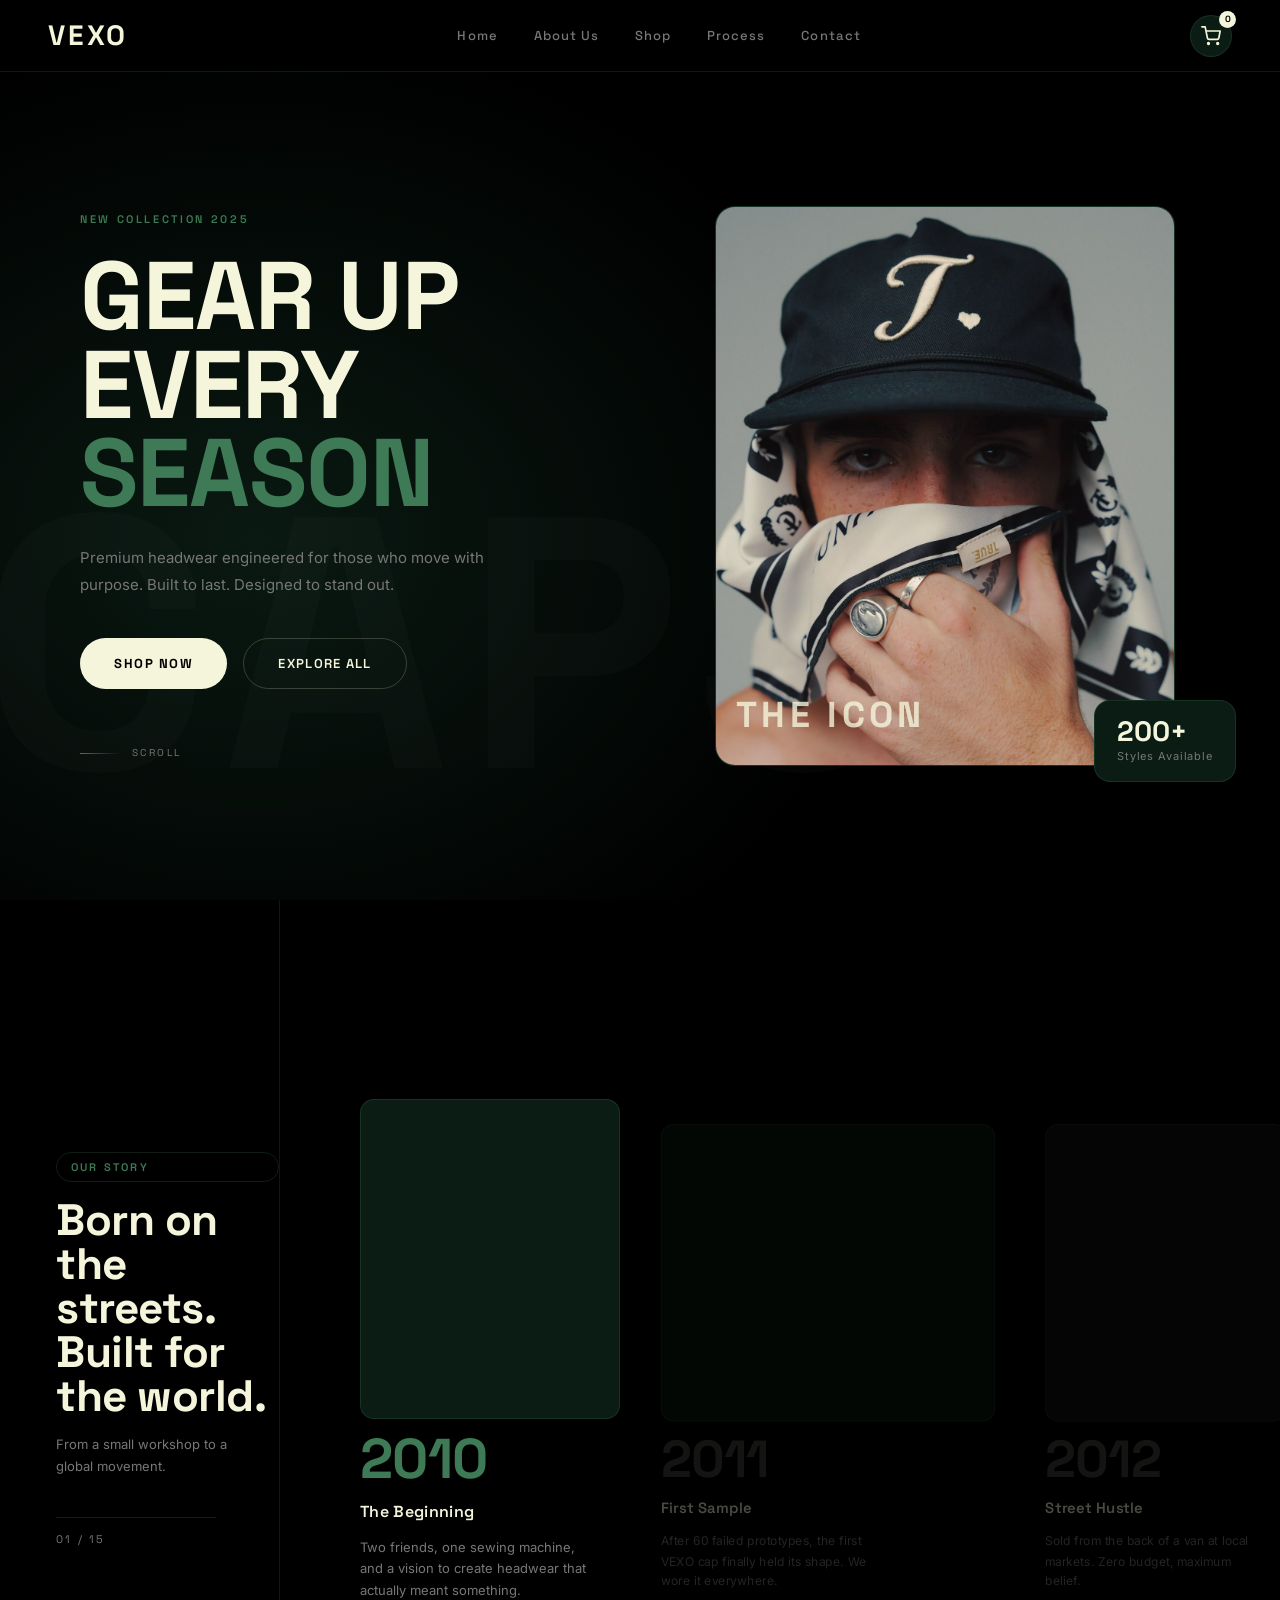
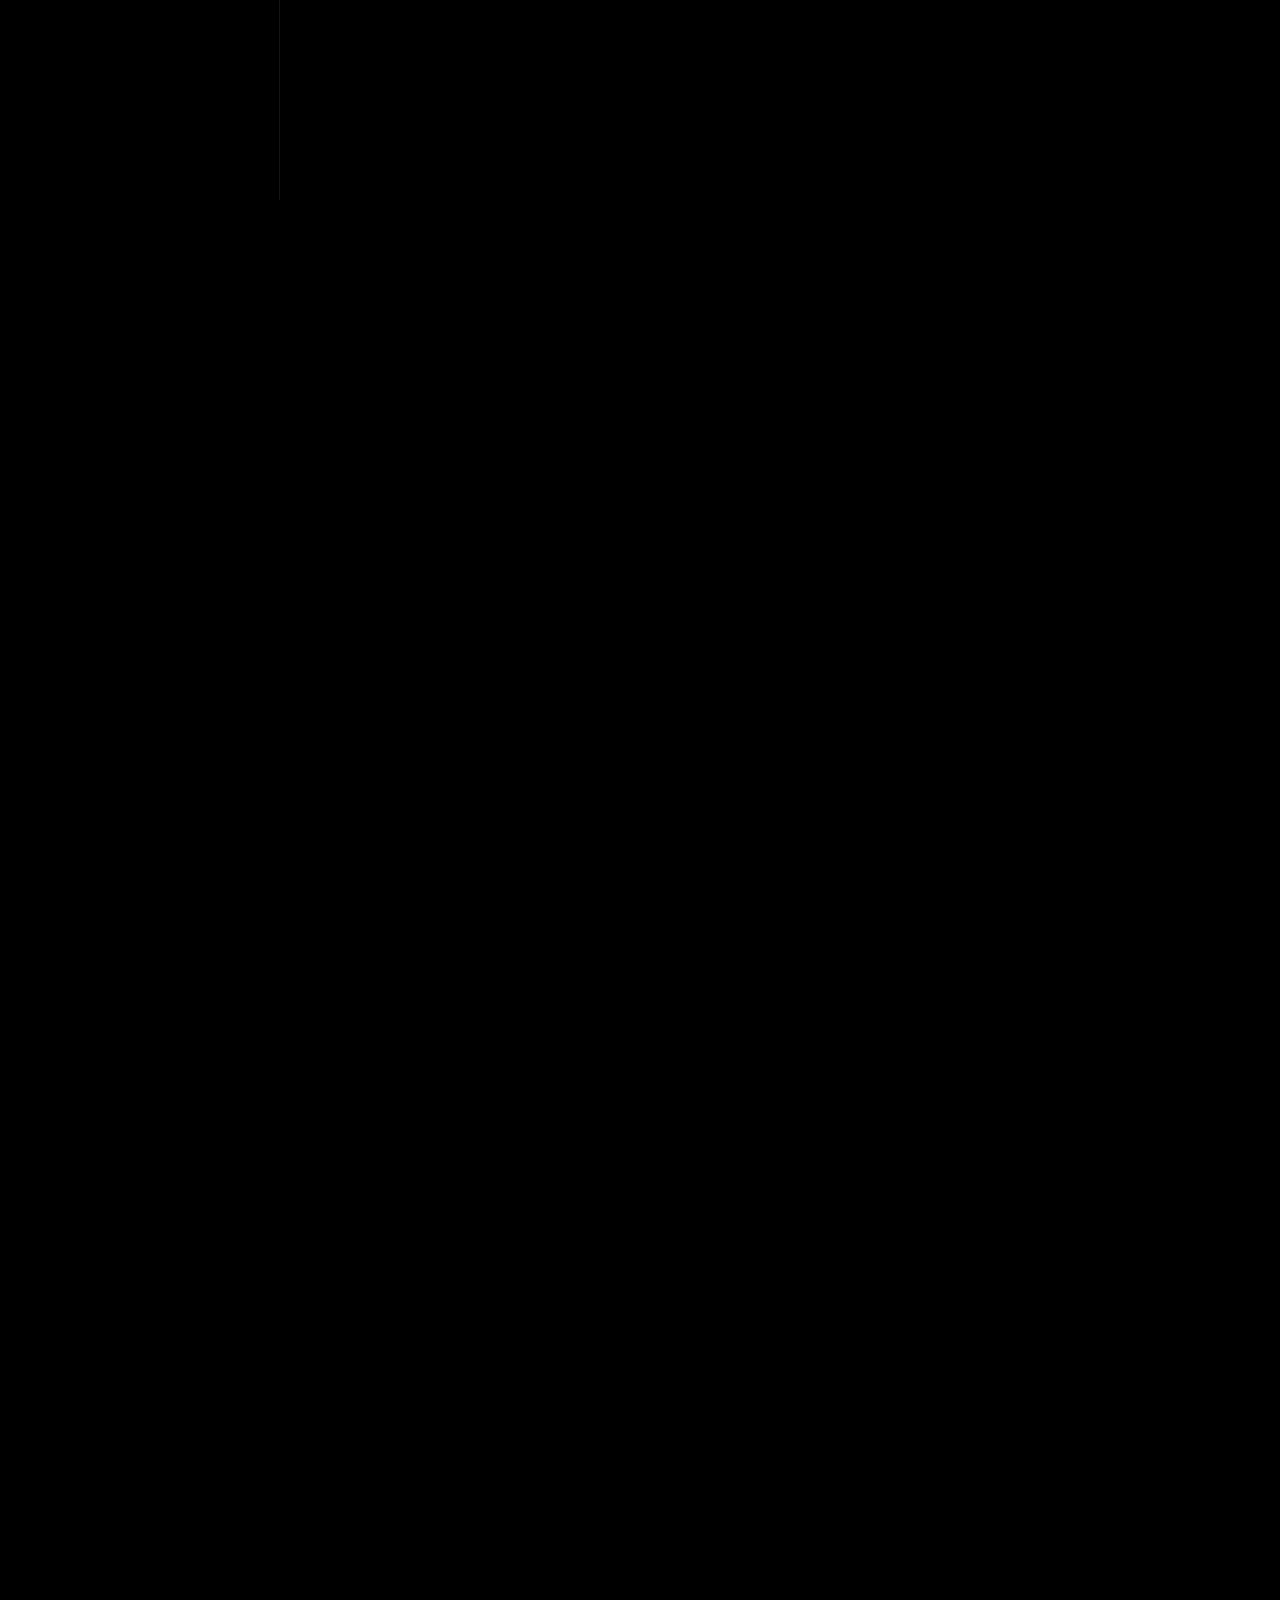
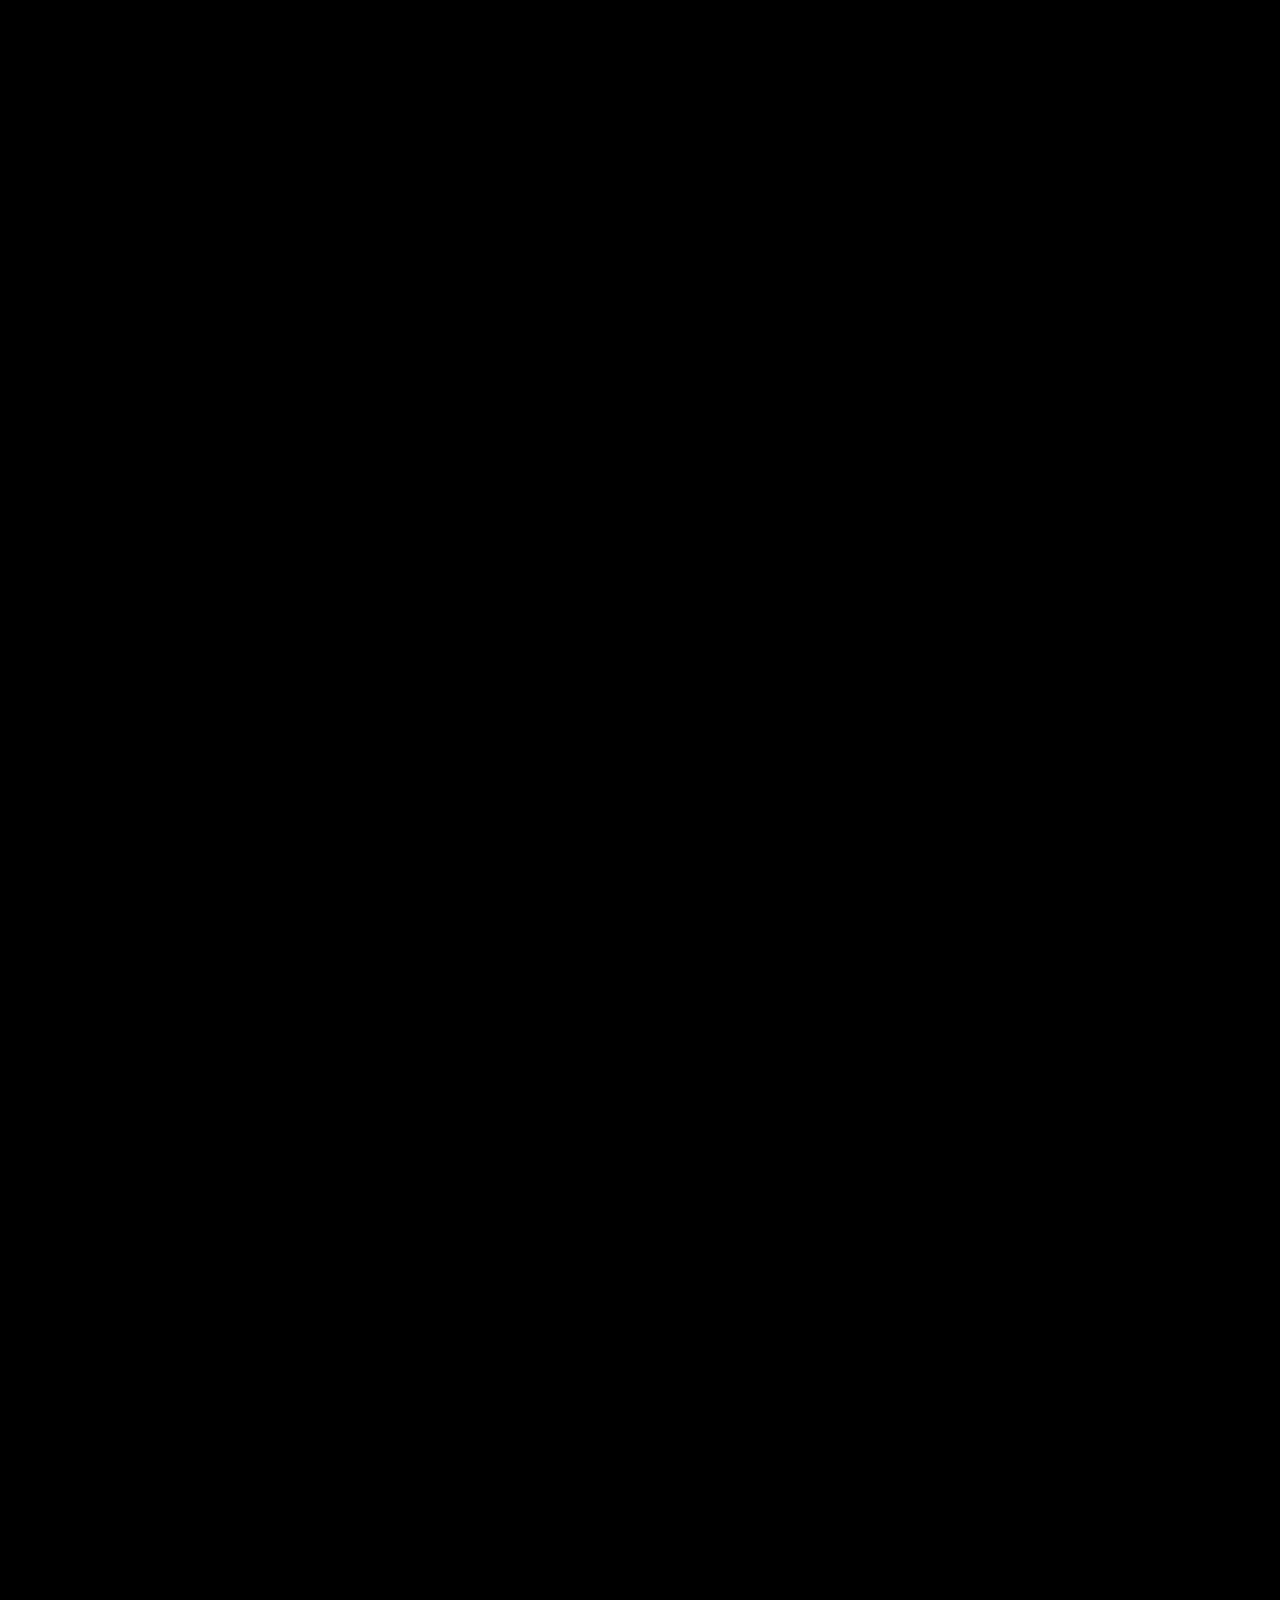
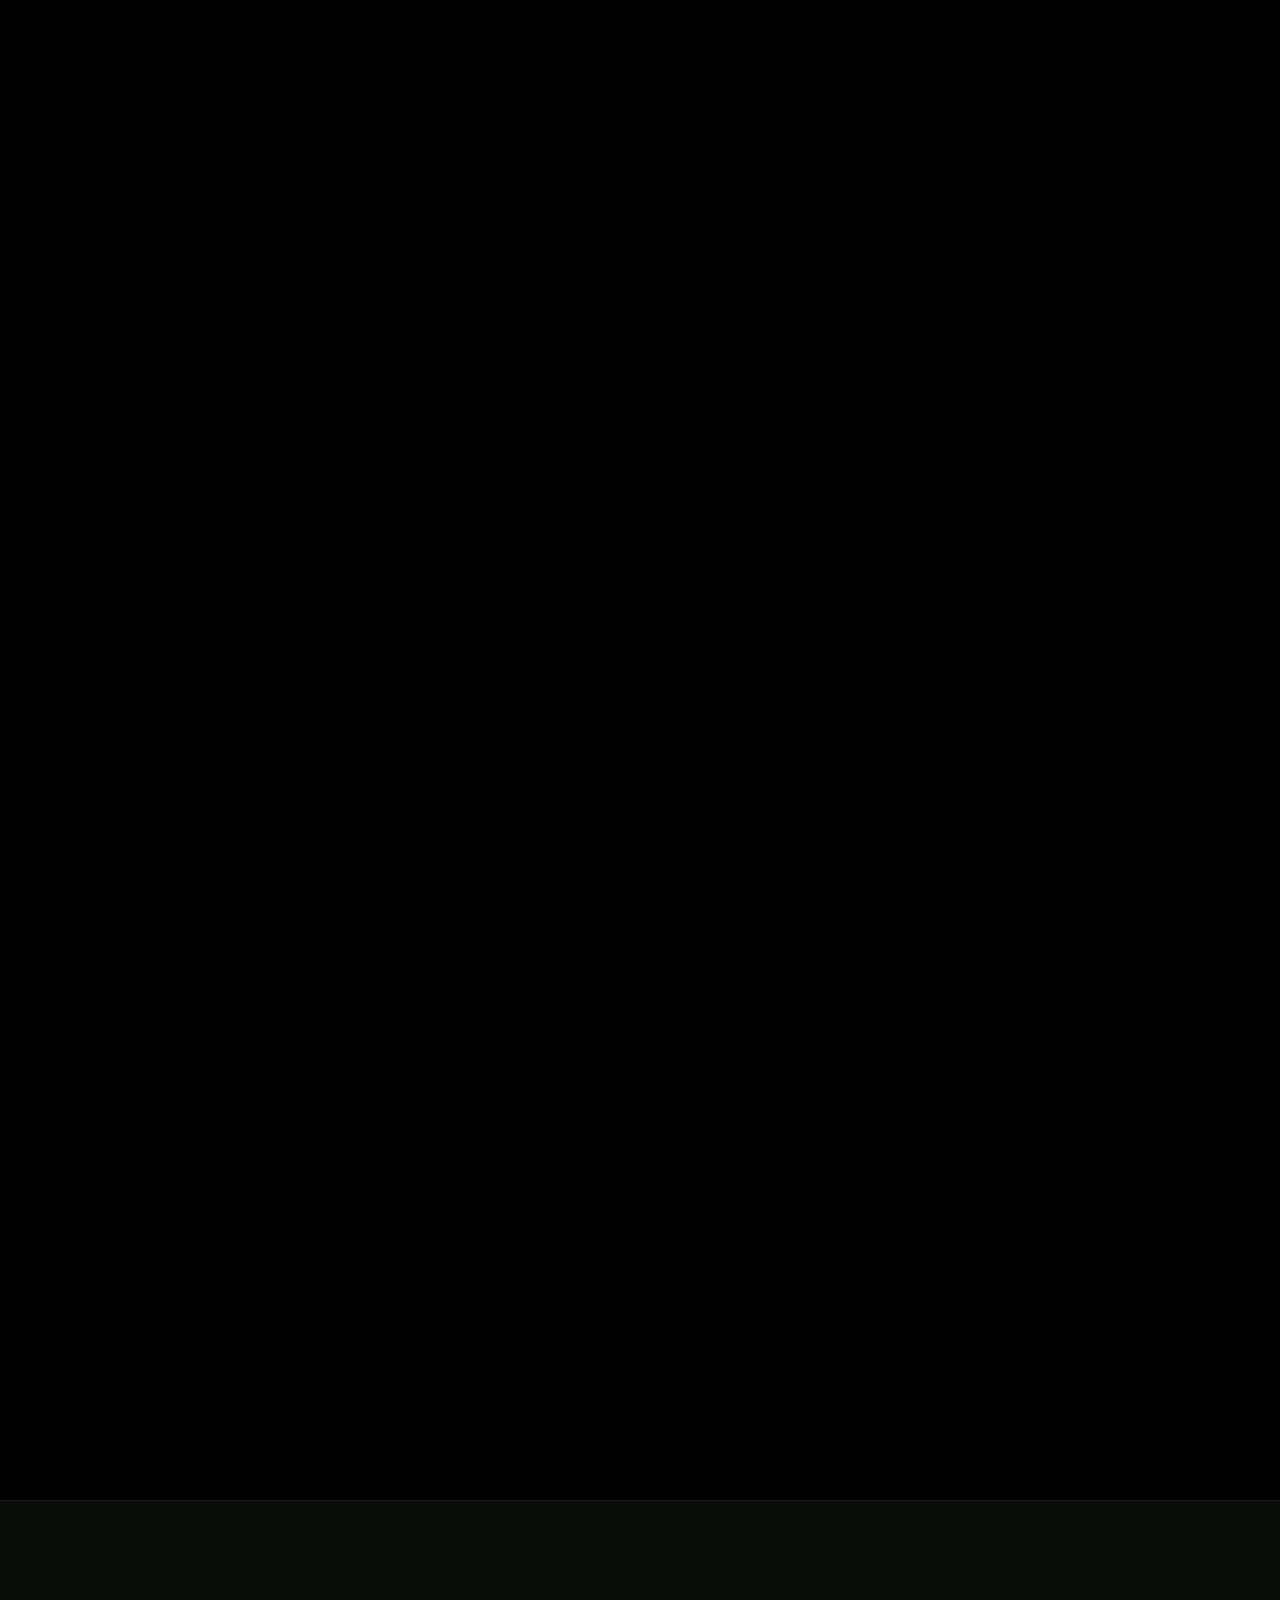
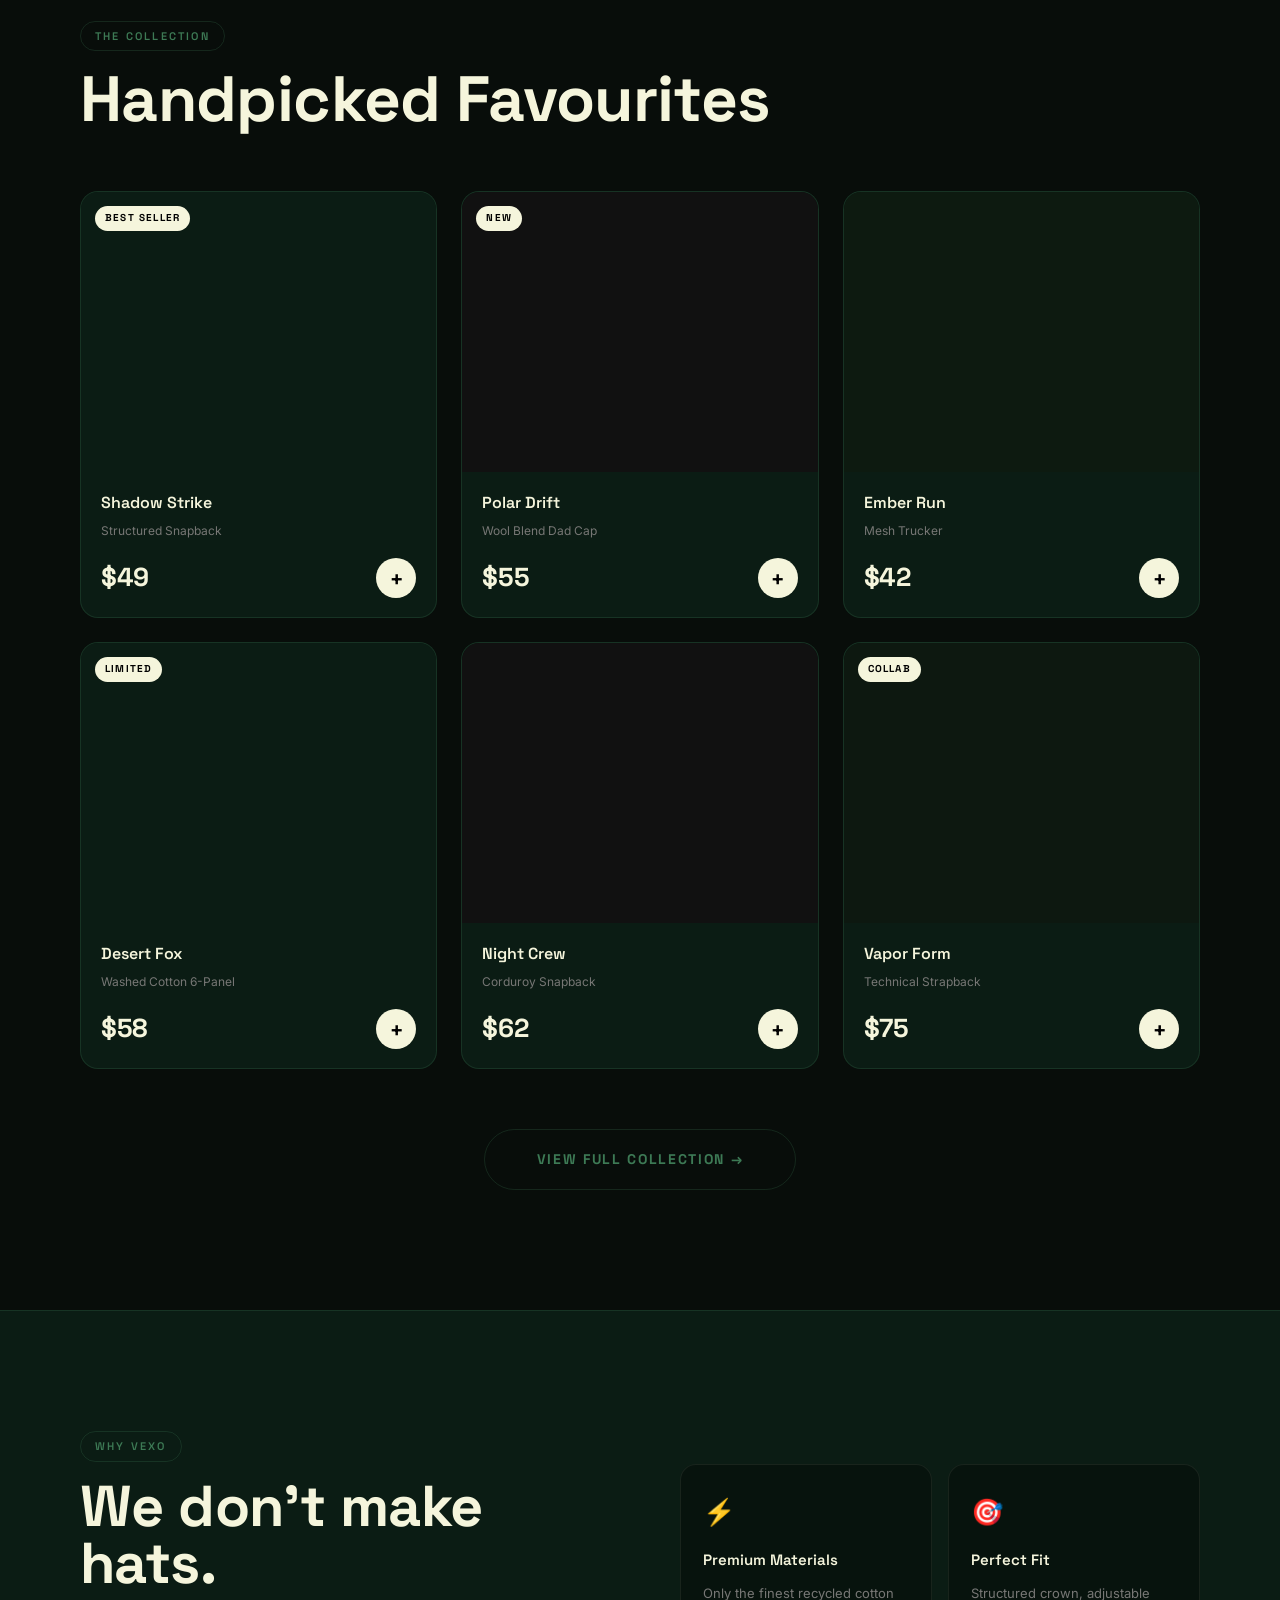
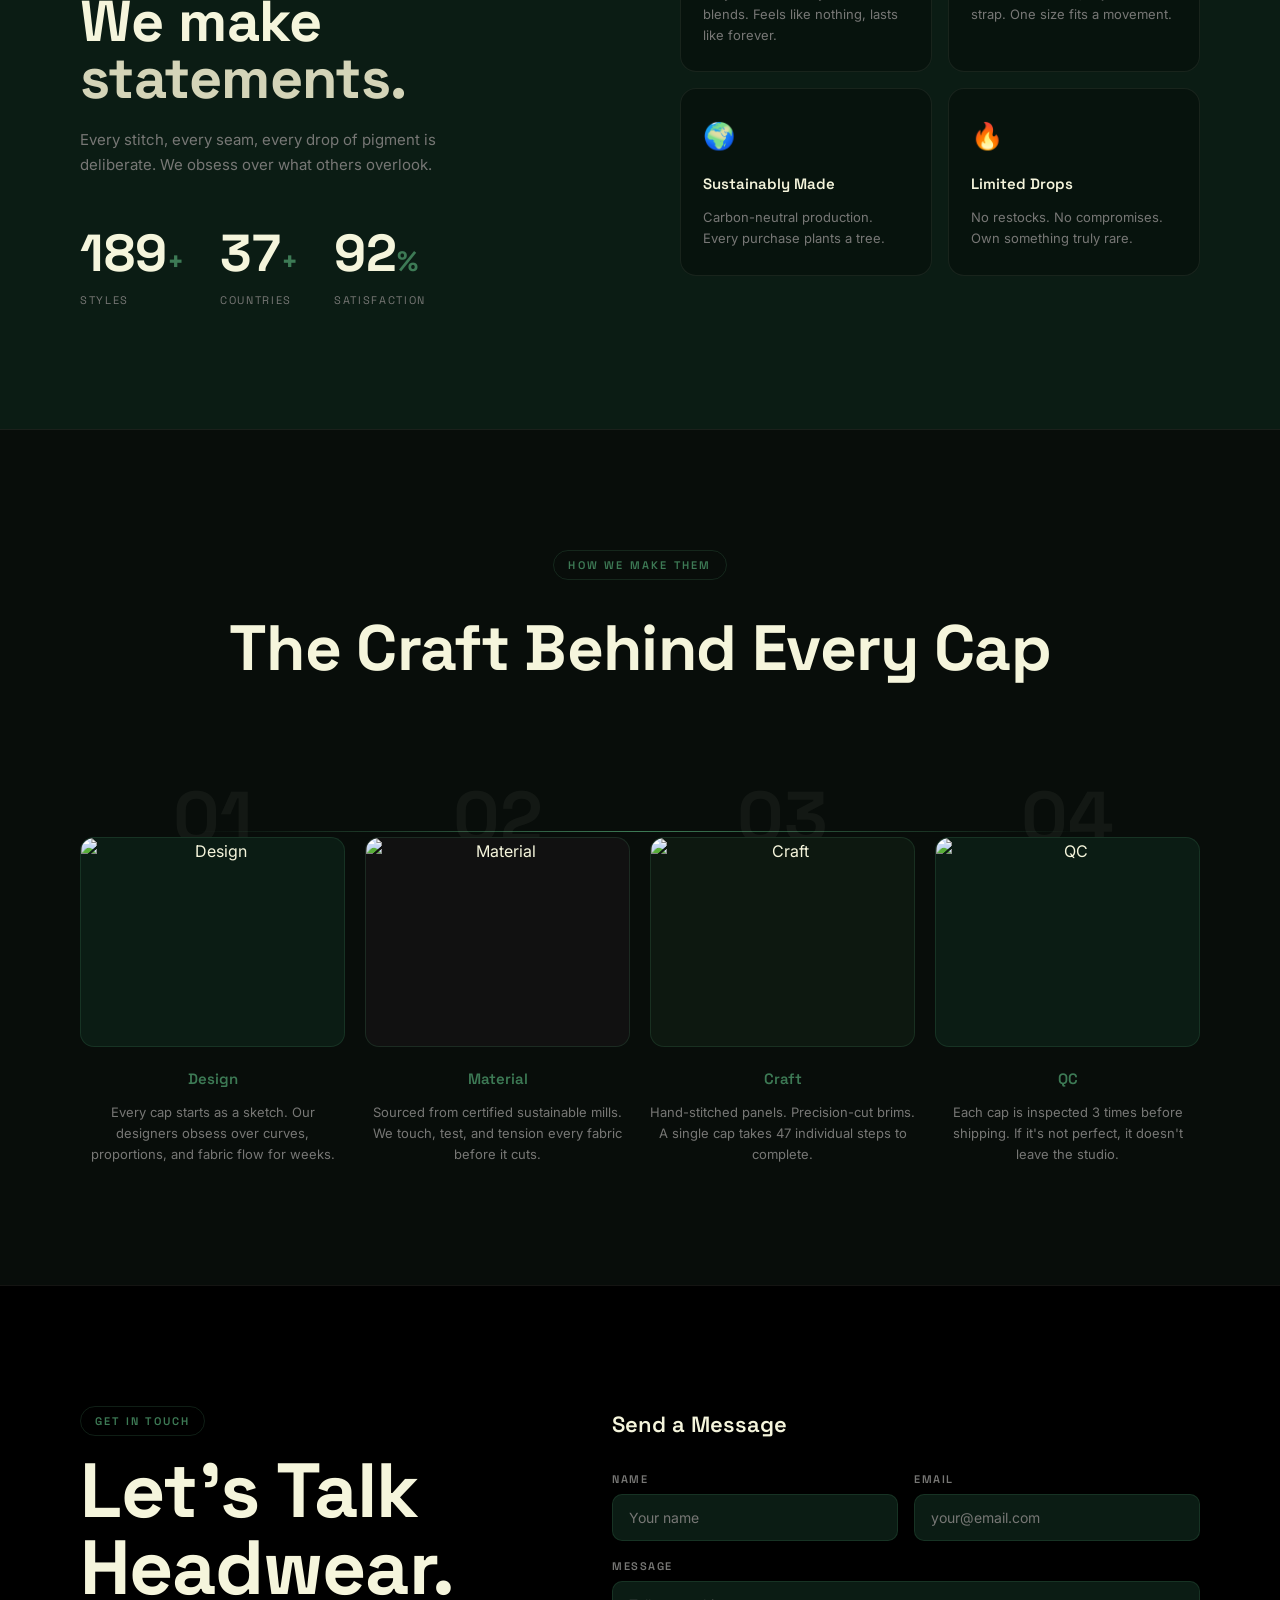
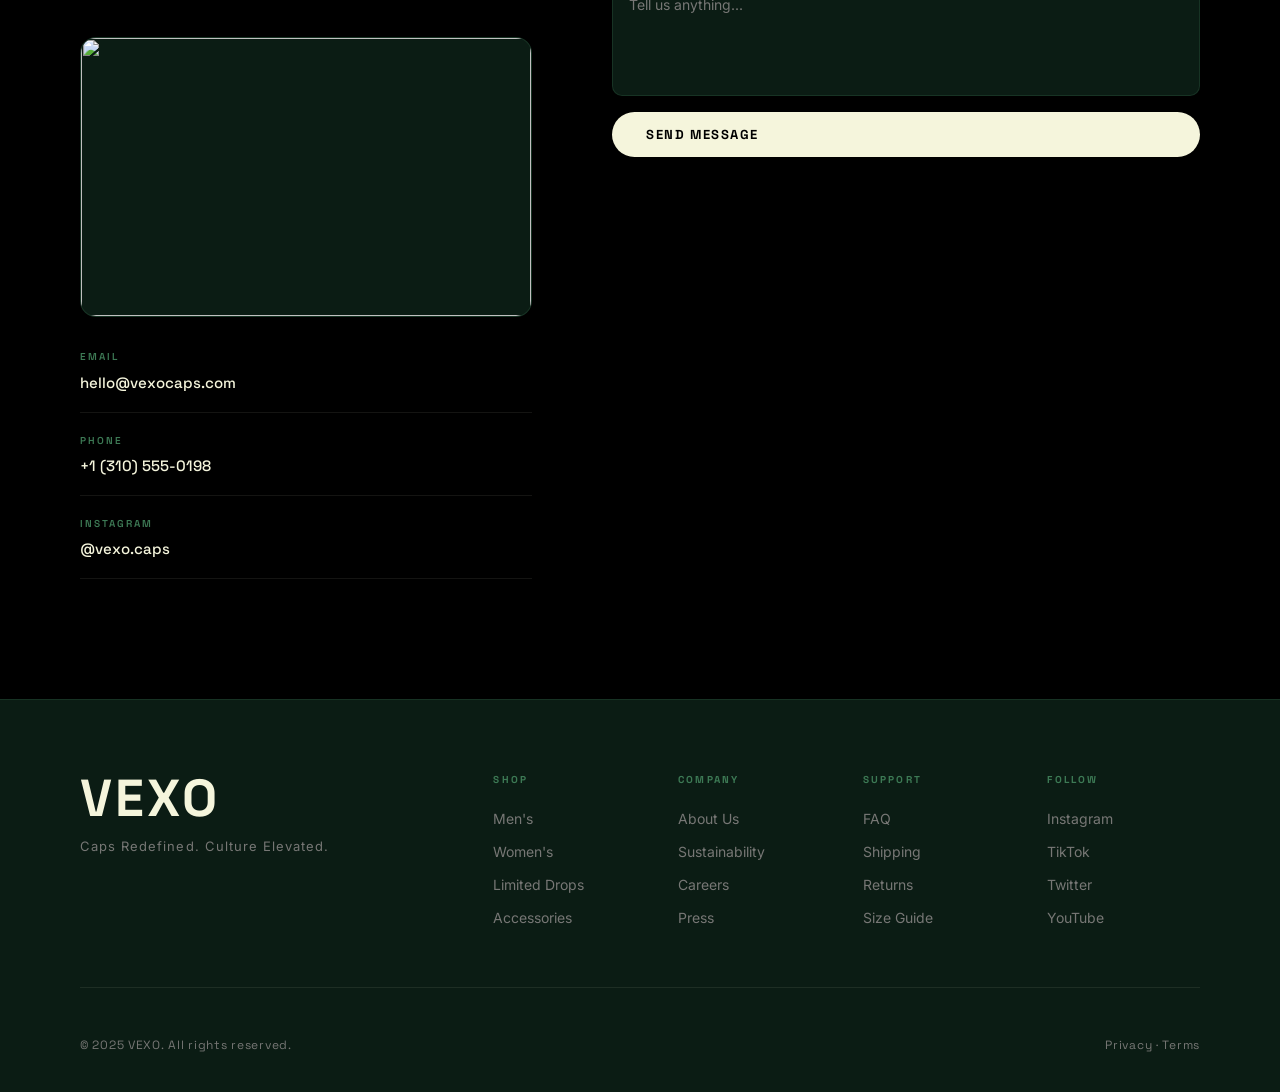
==== commit 6141d4ef: "Update hero image source to new asset for improved visual quality" ====
--- a/index.html
+++ b/index.html
@@ -72,7 +72,7 @@
   </div>
   <div class="hero-visual">
     <div class="hero-img-box">
-      <img src="images/hero-cap.jpg" alt="Hero Cap" onerror="this.style.display='none'">
+      <img src="images/c023352064c5ea85d8414d8fa04b2086.jpg" alt="Hero Cap" onerror="this.style.display='none'">
       <div class="hero-img-label">THE ICON</div>
     </div>
     <div class="hero-stat-pill">
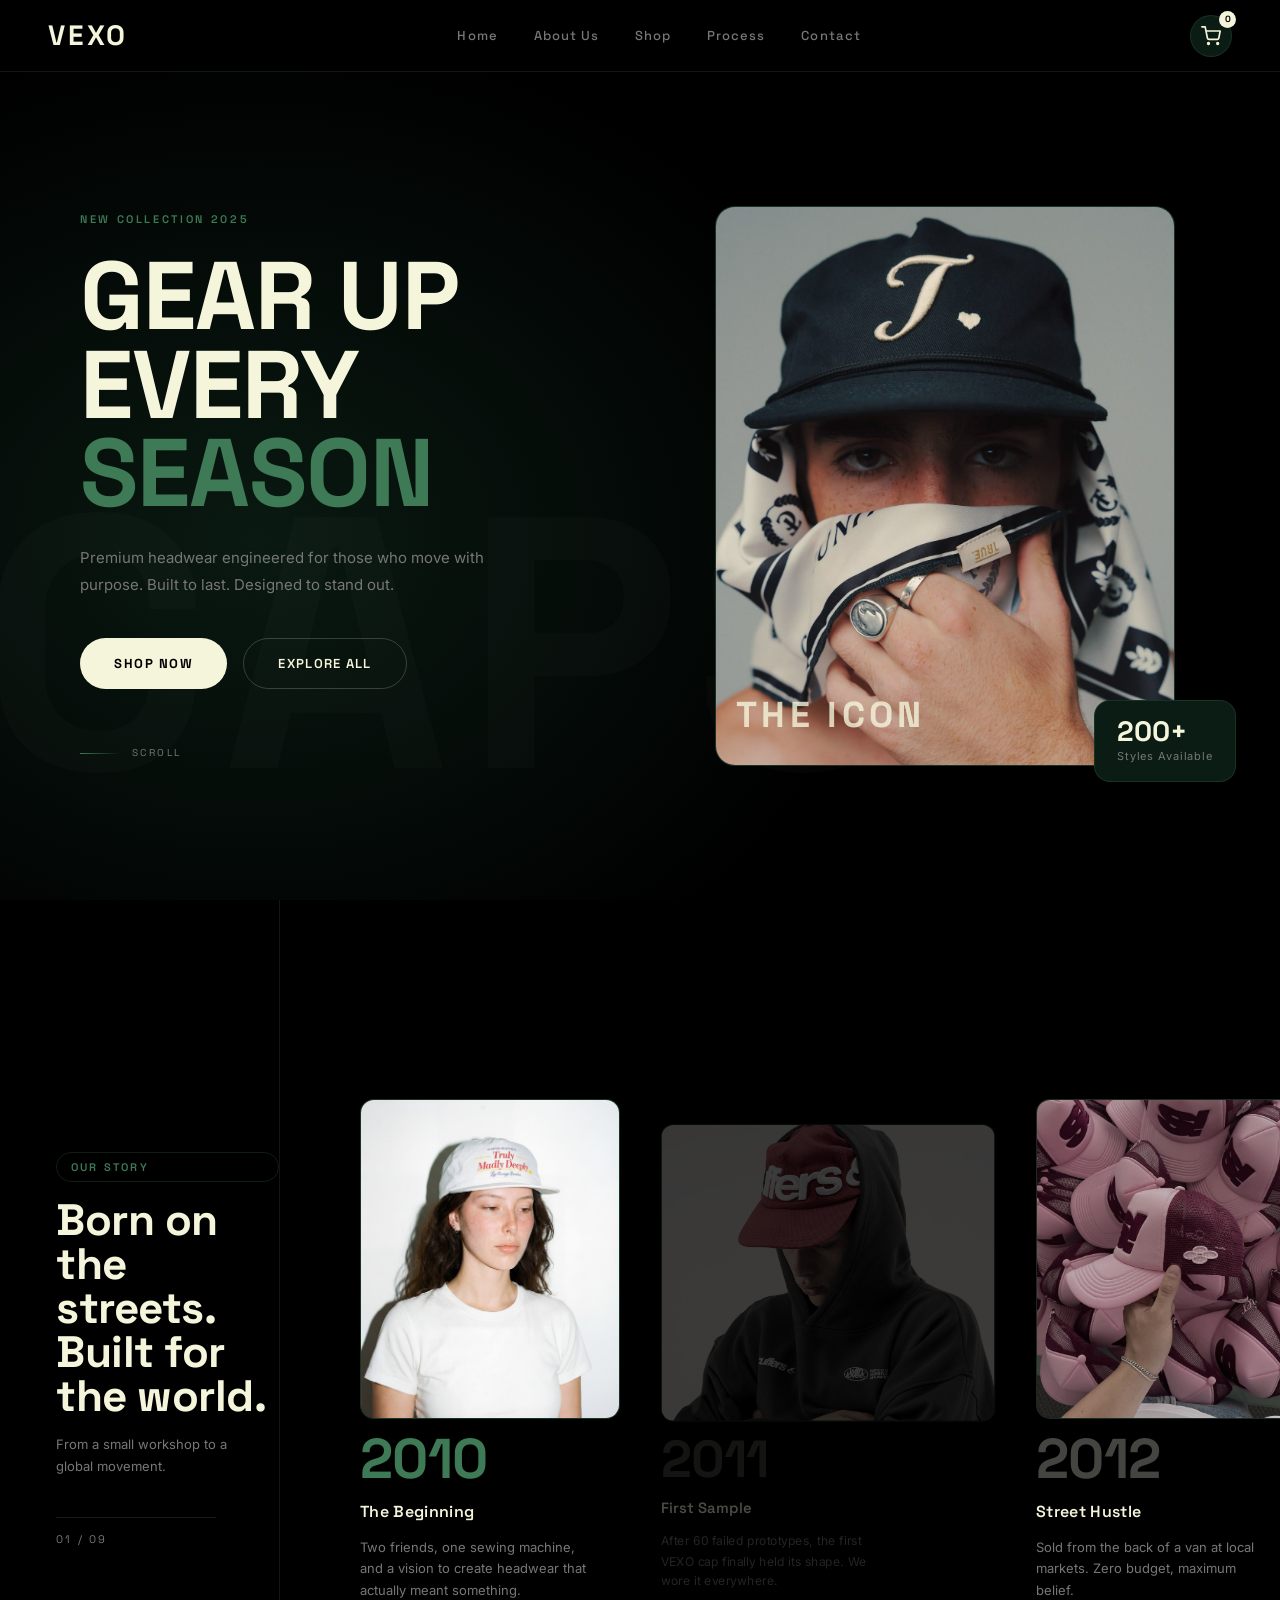
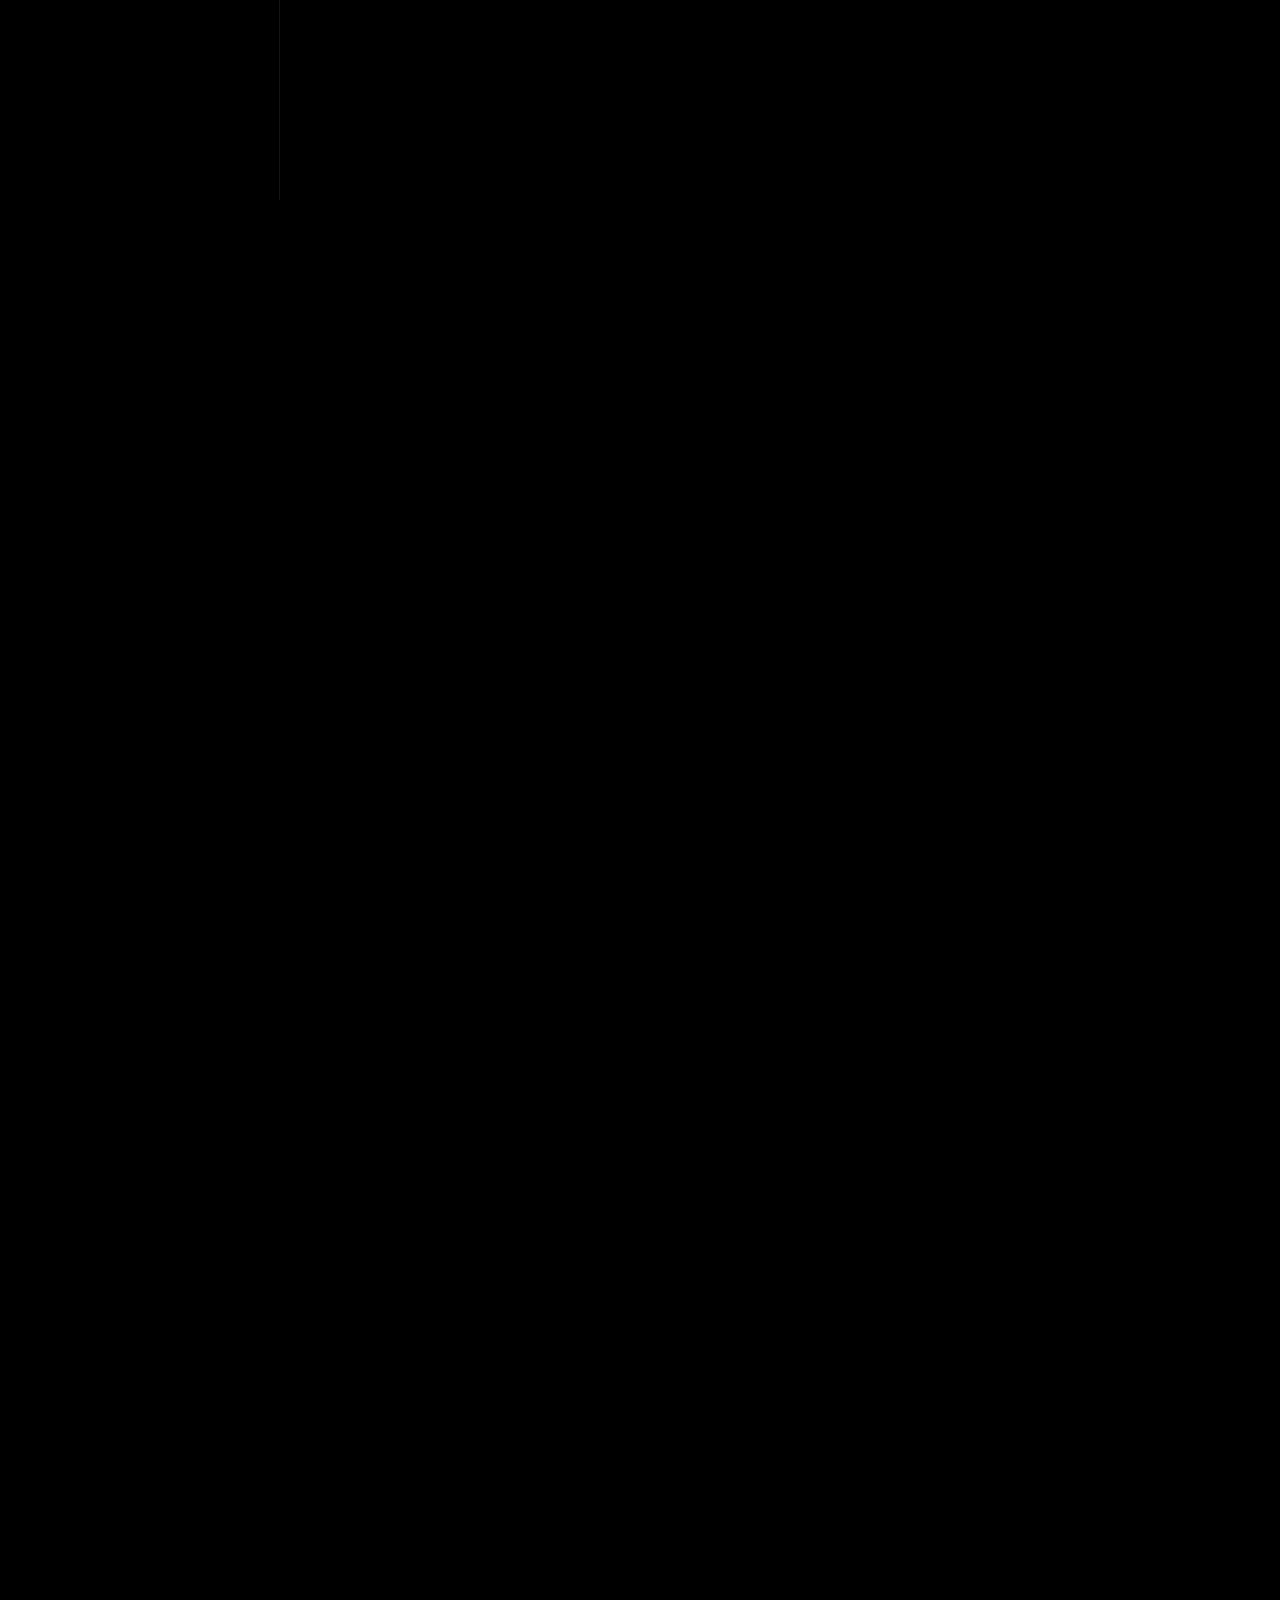
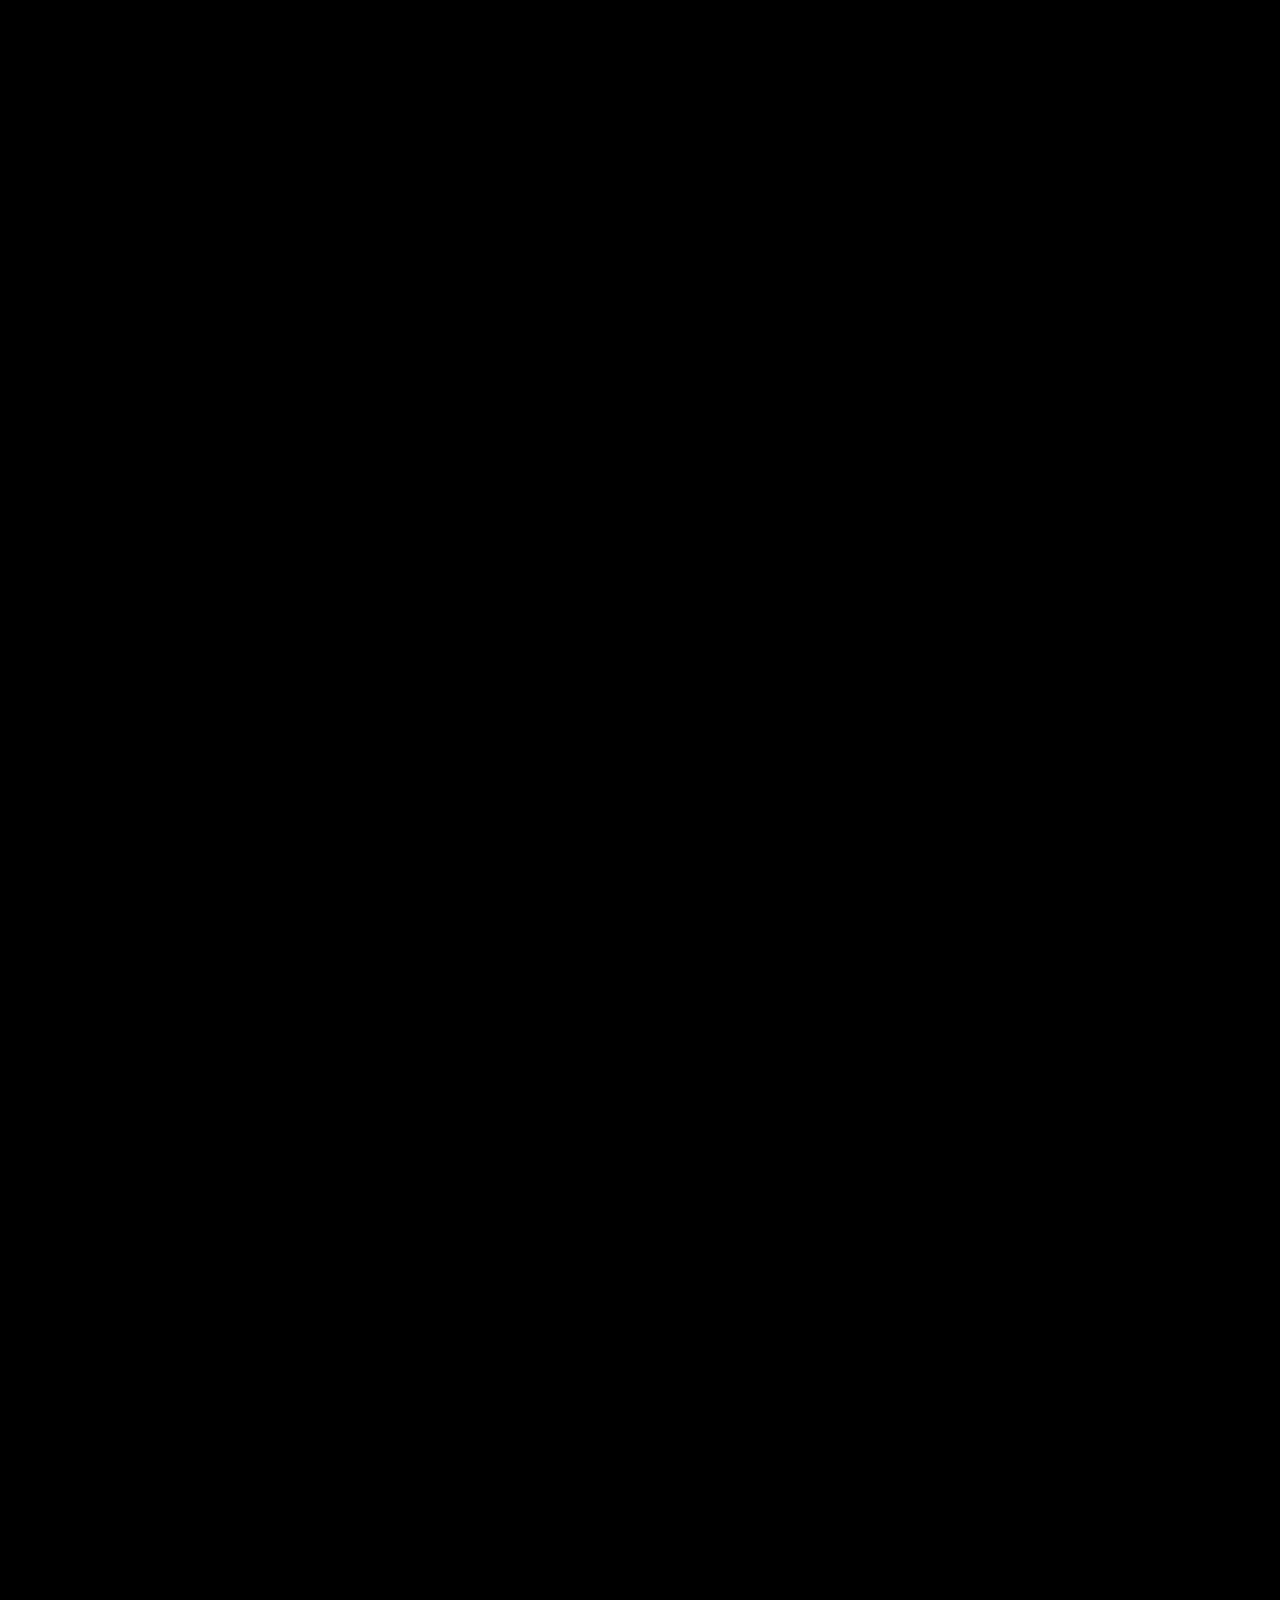
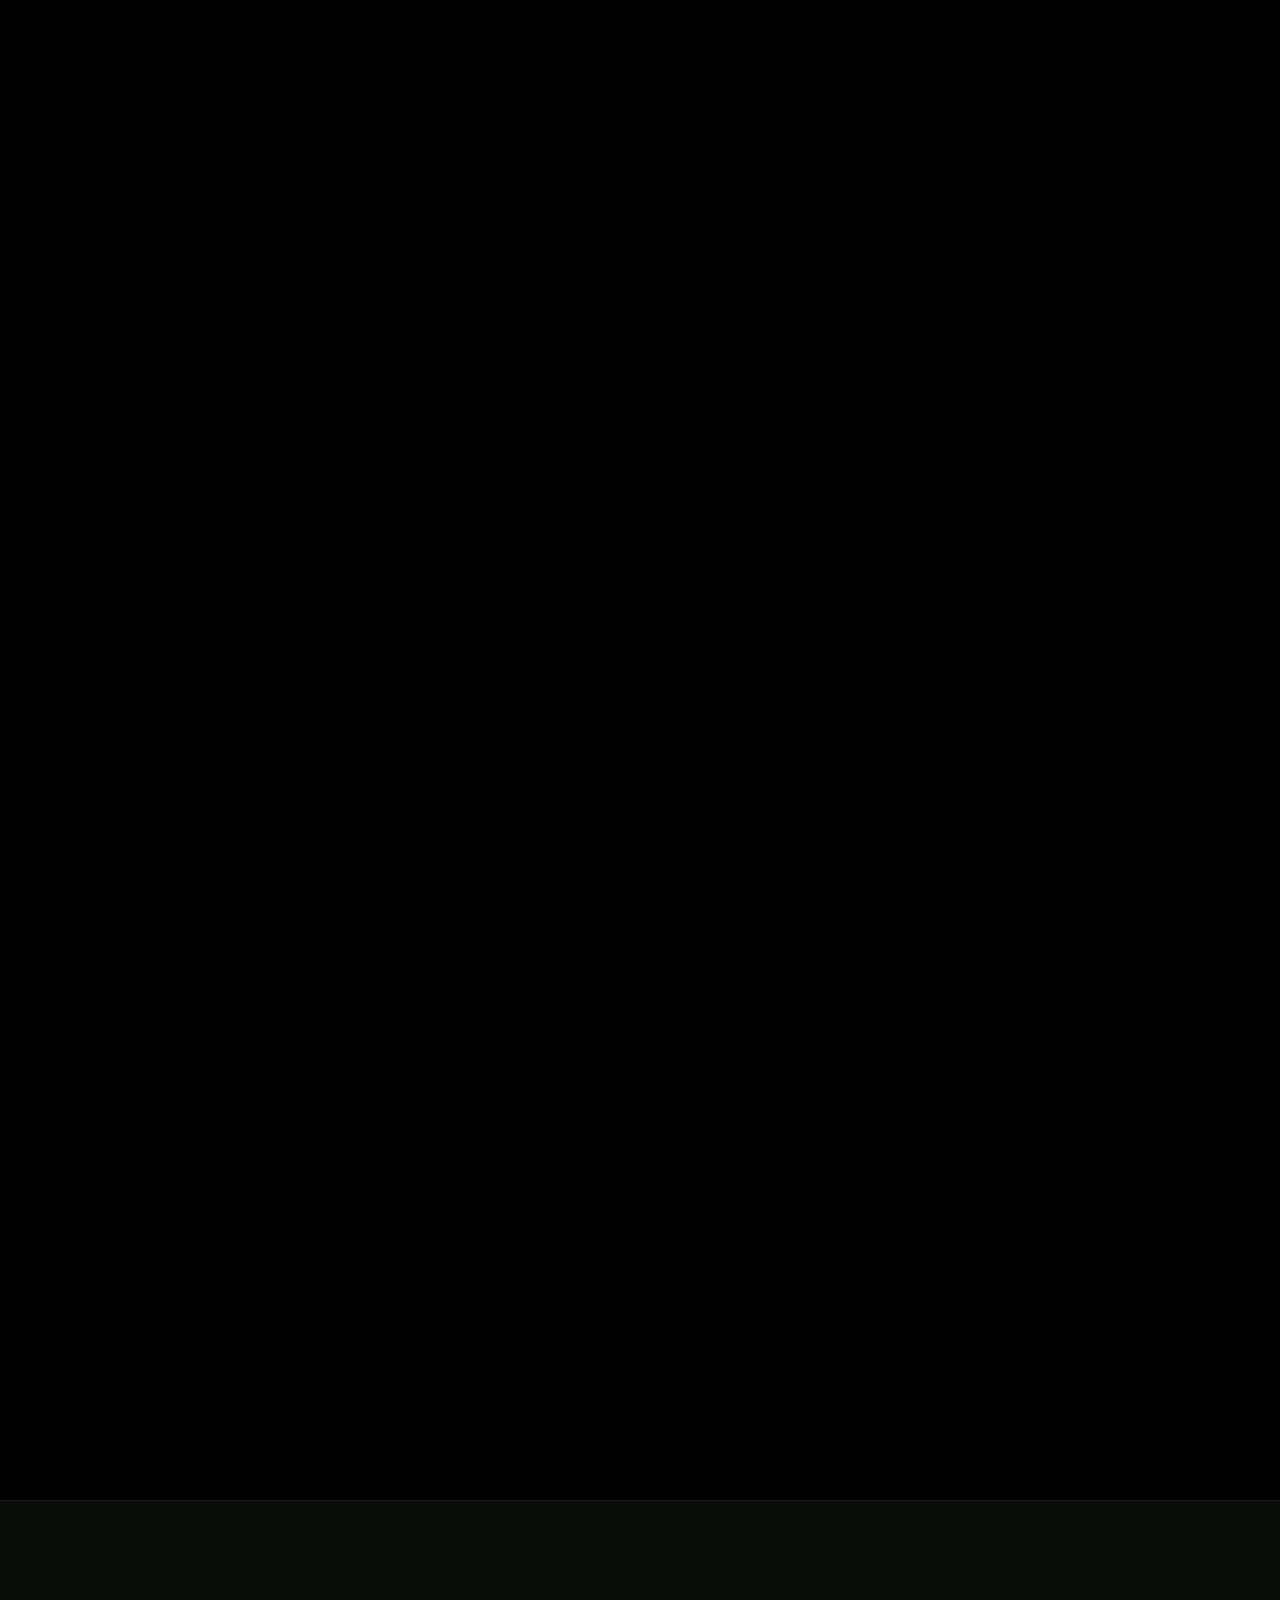
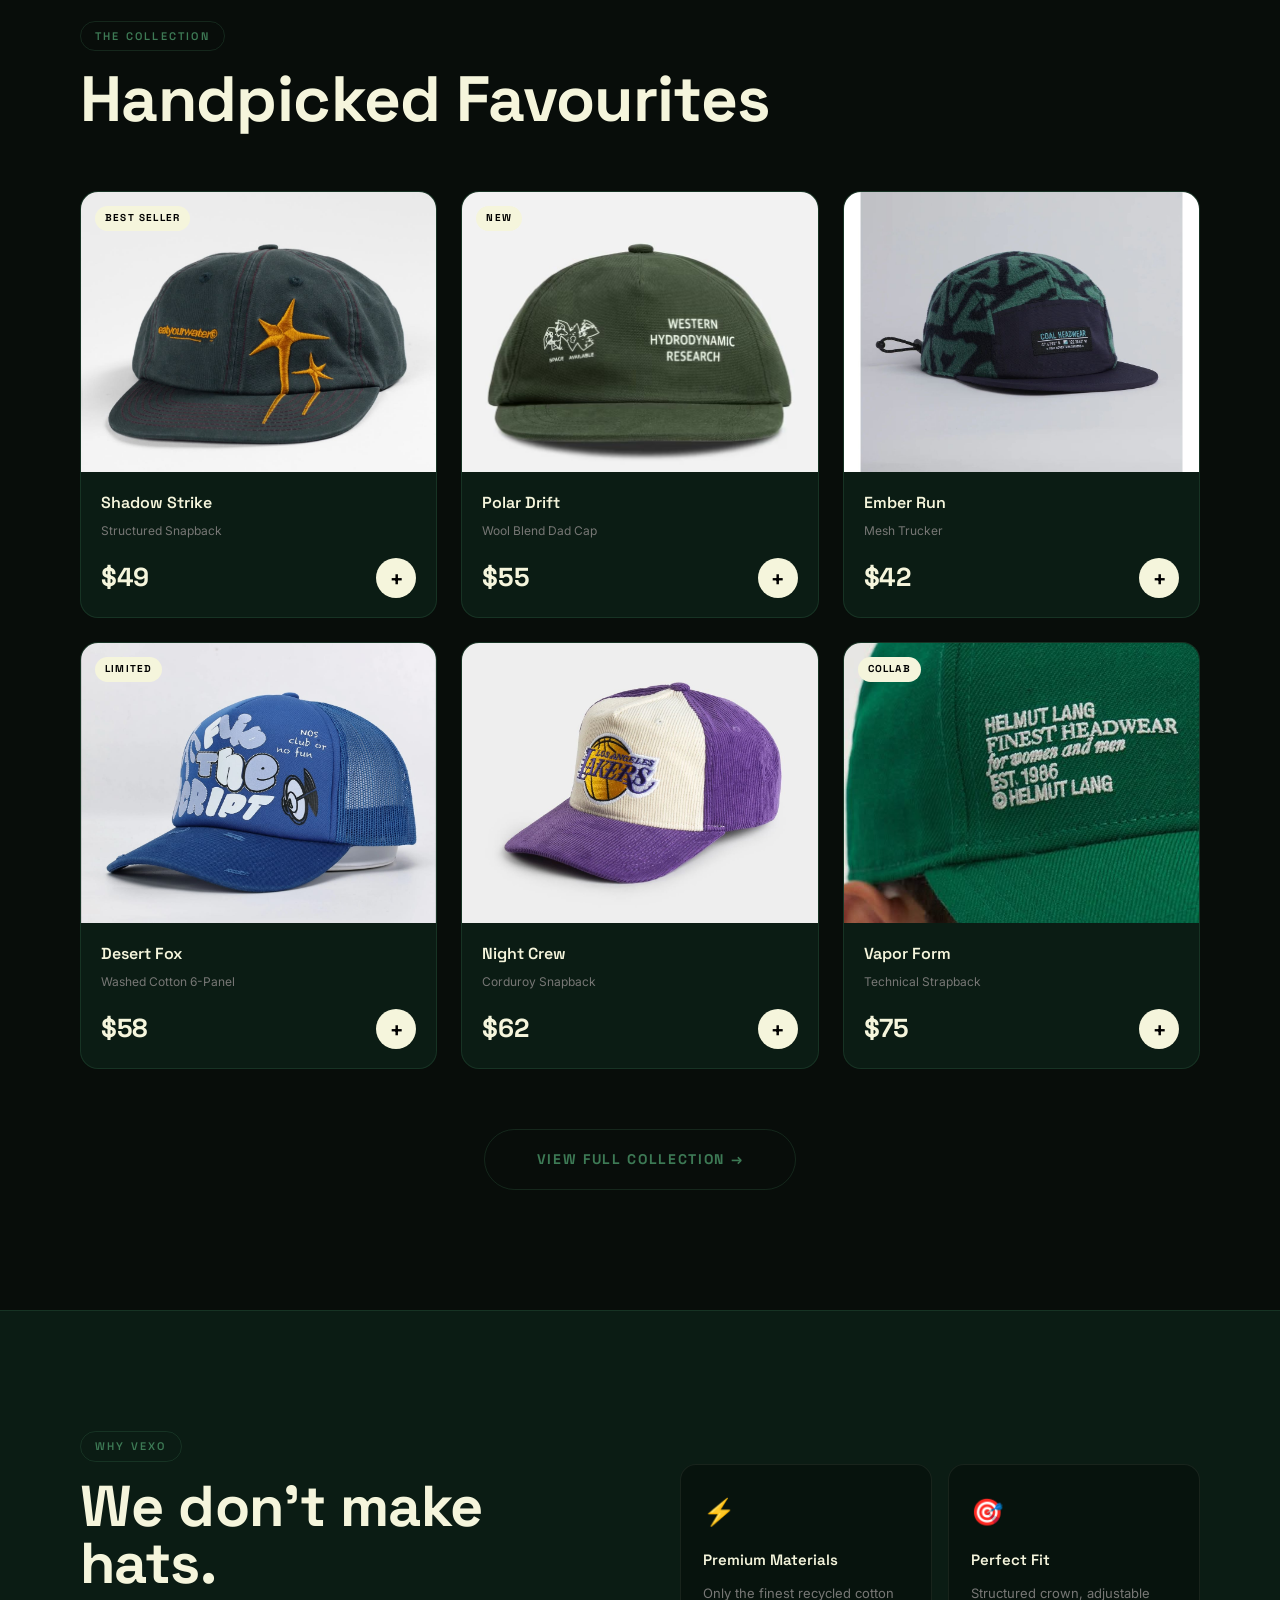
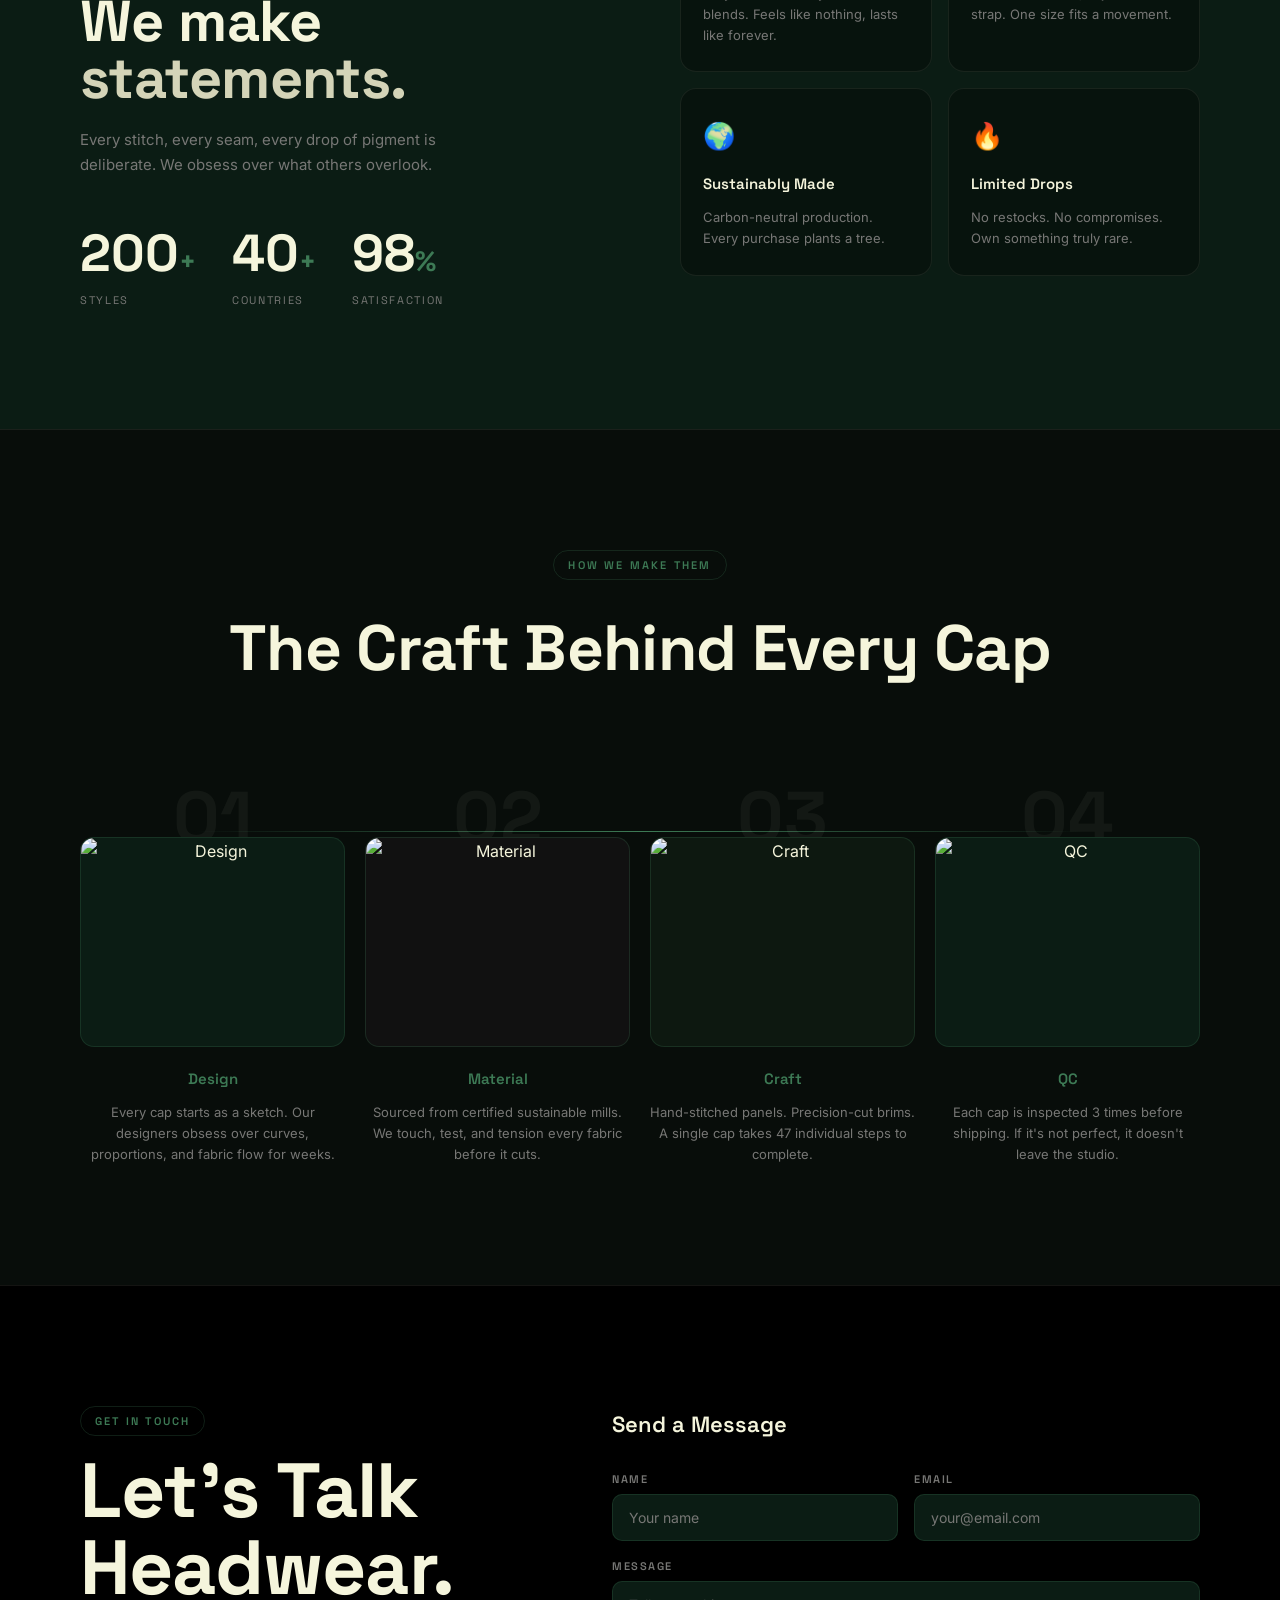
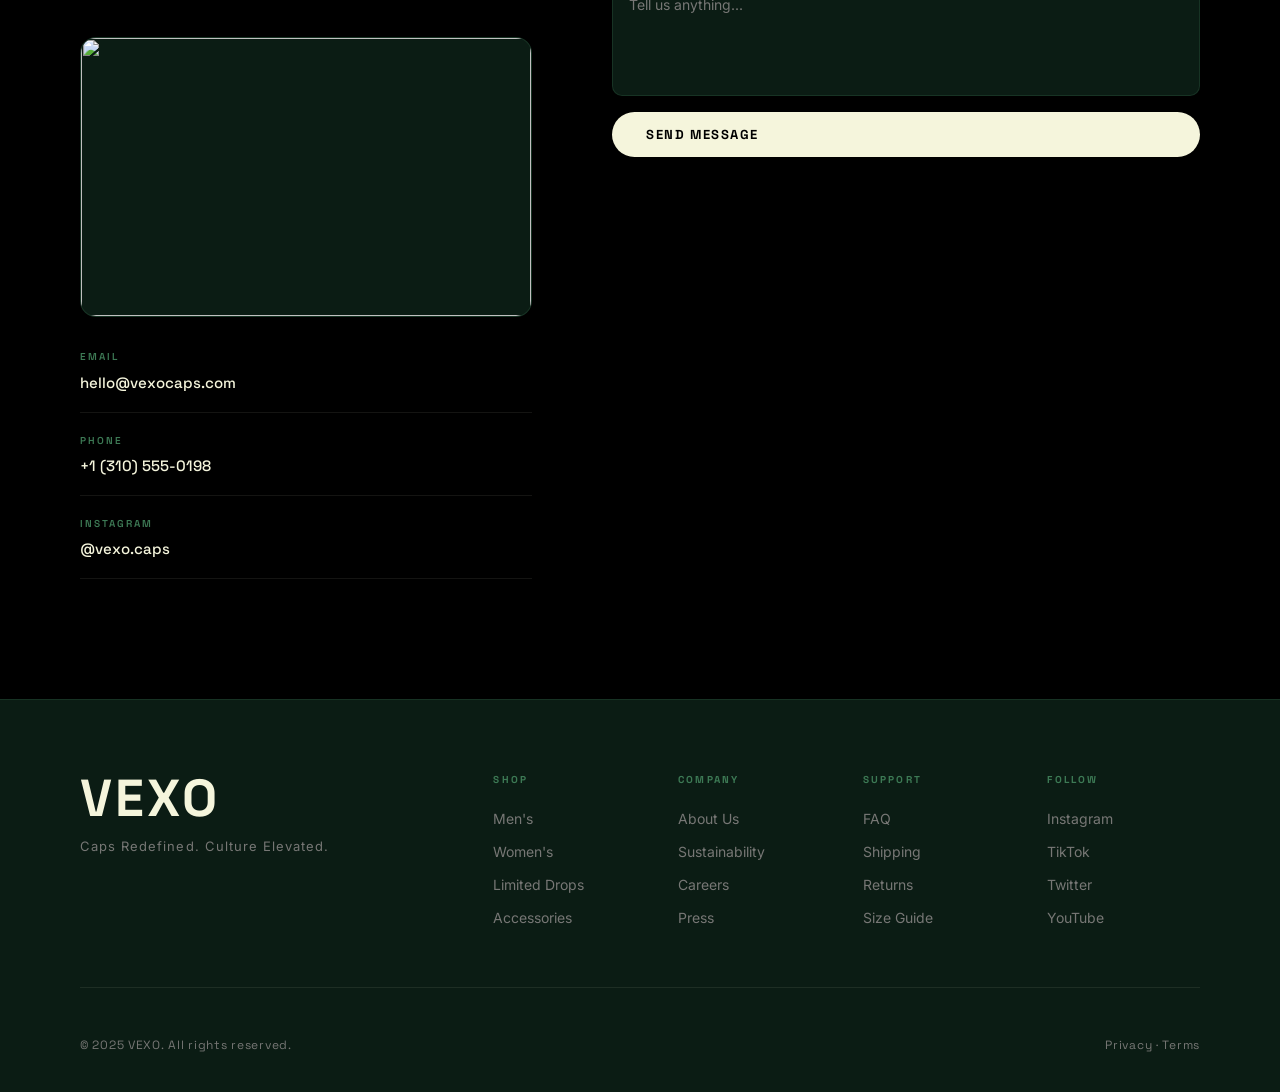
==== commit a7dfa04b: "Refactor collection styles and update product images - Enhanced collection.css with a new color pale" ====
--- a/index.html
+++ b/index.html
@@ -100,76 +100,76 @@
       <div class="h-track" id="hTrack">
 
         <div class="hs-item active">
-          <div class="hs-img" style="background:#0b1c14"><img src="images/tl1.jpg" alt="" onerror="this.style.display='none'"></div>
+          <div class="hs-img" style="background:#0b1c14"><img src="images/0bc36138494e8ff527b17449083ddd9f.jpg" alt="" onerror="this.style.display='none'"></div>
           <div class="hs-year">2010</div>
           <div class="hs-title">The Beginning</div>
           <p class="hs-text">Two friends, one sewing machine, and a vision to create headwear that actually meant something.</p>
         </div>
 
         <div class="hs-item hs-wide">
-          <div class="hs-img" style="background:#0d1a10"><img src="images/tl2.jpg" alt="" onerror="this.style.display='none'"></div>
+          <div class="hs-img" style="background:#0d1a10"><img src="images/f71930a82b70c085611fcae64e20b73b.jpg" alt="" onerror="this.style.display='none'"></div>
           <div class="hs-year">2011</div>
           <div class="hs-title">First Sample</div>
           <p class="hs-text">After 60 failed prototypes, the first VEXO cap finally held its shape. We wore it everywhere.</p>
         </div>
 
         <div class="hs-item">
-          <div class="hs-img" style="background:#111"><img src="images/tl3.jpg" alt="" onerror="this.style.display='none'"></div>
+          <div class="hs-img" style="background:#111"><img src="images/eb9456ebf44e38b2d3843bf513af2991.jpg" alt="" onerror="this.style.display='none'"></div>
           <div class="hs-year">2012</div>
           <div class="hs-title">Street Hustle</div>
           <p class="hs-text">Sold from the back of a van at local markets. Zero budget, maximum belief.</p>
         </div>
 
         <div class="hs-item hs-tall">
-          <div class="hs-img" style="background:#0b1c14"><img src="images/tl4.jpg" alt="" onerror="this.style.display='none'"></div>
+          <div class="hs-img" style="background:#0b1c14"><img src="images/298cb66950f35ca7e5a5f6d97a632b61.jpg" alt="" onerror="this.style.display='none'"></div>
           <div class="hs-year">2013</div>
           <div class="hs-title">First Store</div>
           <p class="hs-text">Opened our flagship in downtown LA. 200 caps sold on day one. We knew this was real.</p>
         </div>
 
         <div class="hs-item">
-          <div class="hs-img" style="background:#0d1810"><img src="images/cap1.jpg" alt="" onerror="this.style.display='none'"></div>
+          <div class="hs-img" style="background:#0d1810"><img src="images/cd342232c3e622c0a72abf52780d07c3.jpg" alt="" onerror="this.style.display='none'"></div>
           <div class="hs-year">2014</div>
           <div class="hs-title">Online Launch</div>
           <p class="hs-text">Our website crashed on launch day. 4,000 orders in 2 hours. We called it a win.</p>
         </div>
 
         <div class="hs-item hs-wide">
-          <div class="hs-img" style="background:#111"><img src="images/cap2.jpg" alt="" onerror="this.style.display='none'"></div>
+          <div class="hs-img" style="background:#111"><img src="images/model.jpg" alt="" onerror="this.style.display='none'"></div>
           <div class="hs-year">2015</div>
           <div class="hs-title">Media Moment</div>
           <p class="hs-text">Featured in Highsnobiety. Our inbox exploded overnight. The culture noticed.</p>
         </div>
 
         <div class="hs-item">
-          <div class="hs-img" style="background:#0b1c14"><img src="images/cap3.jpg" alt="" onerror="this.style.display='none'"></div>
+          <div class="hs-img" style="background:#0b1c14"><img src="images/sss.jpg" alt="" onerror="this.style.display='none'"></div>
           <div class="hs-year">2016</div>
           <div class="hs-title">Global Drop</div>
           <p class="hs-text">Our limited collab with underground artists sold out in 4 minutes. 80,000 on the waitlist.</p>
         </div>
 
         <div class="hs-item hs-tall">
-          <div class="hs-img" style="background:#0d1a10"><img src="images/cap4.jpg" alt="" onerror="this.style.display='none'"></div>
+          <div class="hs-img" style="background:#0d1a10"><img src="images/jsut.jpg" alt="" onerror="this.style.display='none'"></div>
           <div class="hs-year">2017</div>
           <div class="hs-title">10 Countries</div>
           <p class="hs-text">Expanded to Europe and Asia. Our caps were spotted from Tokyo to Berlin in the same week.</p>
         </div>
 
         <div class="hs-item">
-          <div class="hs-img" style="background:#111"><img src="images/cap5.jpg" alt="" onerror="this.style.display='none'"></div>
+          <div class="hs-img" style="background:#111"><img src="images/d.jpg" alt="" onerror="this.style.display='none'"></div>
           <div class="hs-year">2018</div>
           <div class="hs-title">Studio Built</div>
           <p class="hs-text">Moved into our own 8,000 sq ft studio. Real machines. Real team. Real craft.</p>
         </div>
 
-        <div class="hs-item hs-wide">
+        <!-- <div class="hs-item hs-wide">
           <div class="hs-img" style="background:#0b1c14"><img src="images/cap6.jpg" alt="" onerror="this.style.display='none'"></div>
           <div class="hs-year">2019</div>
           <div class="hs-title">Sustainable Era</div>
           <p class="hs-text">Switched to 100% recycled materials. Style without compromise. Planet first, always.</p>
-        </div>
-
-        <div class="hs-item">
+        </div> -->
+
+        <!-- <div class="hs-item">
           <div class="hs-img" style="background:#111"><img src="images/cap7.jpg" alt="" onerror="this.style.display='none'"></div>
           <div class="hs-year">2020</div>
           <div class="hs-title">Pivot & Persist</div>
@@ -181,9 +181,9 @@
           <div class="hs-year">2021</div>
           <div class="hs-title">1M Community</div>
           <p class="hs-text">Crossed 1 million followers. Not vanity — a real community of cap obsessives worldwide.</p>
-        </div>
-
-        <div class="hs-item">
+        </div> -->
+
+        <!-- <div class="hs-item">
           <div class="hs-img" style="background:#0b1c14"><img src="images/cap9.jpg" alt="" onerror="this.style.display='none'"></div>
           <div class="hs-year">2022</div>
           <div class="hs-title">Award Winner</div>
@@ -202,7 +202,7 @@
           <div class="hs-year">2025</div>
           <div class="hs-title">The Future</div>
           <p class="hs-text">200+ styles. New materials lab. And a new chapter that's only just beginning. Welcome to VEXO.</p>
-        </div>
+        </div> -->
 
       </div>
     </div>
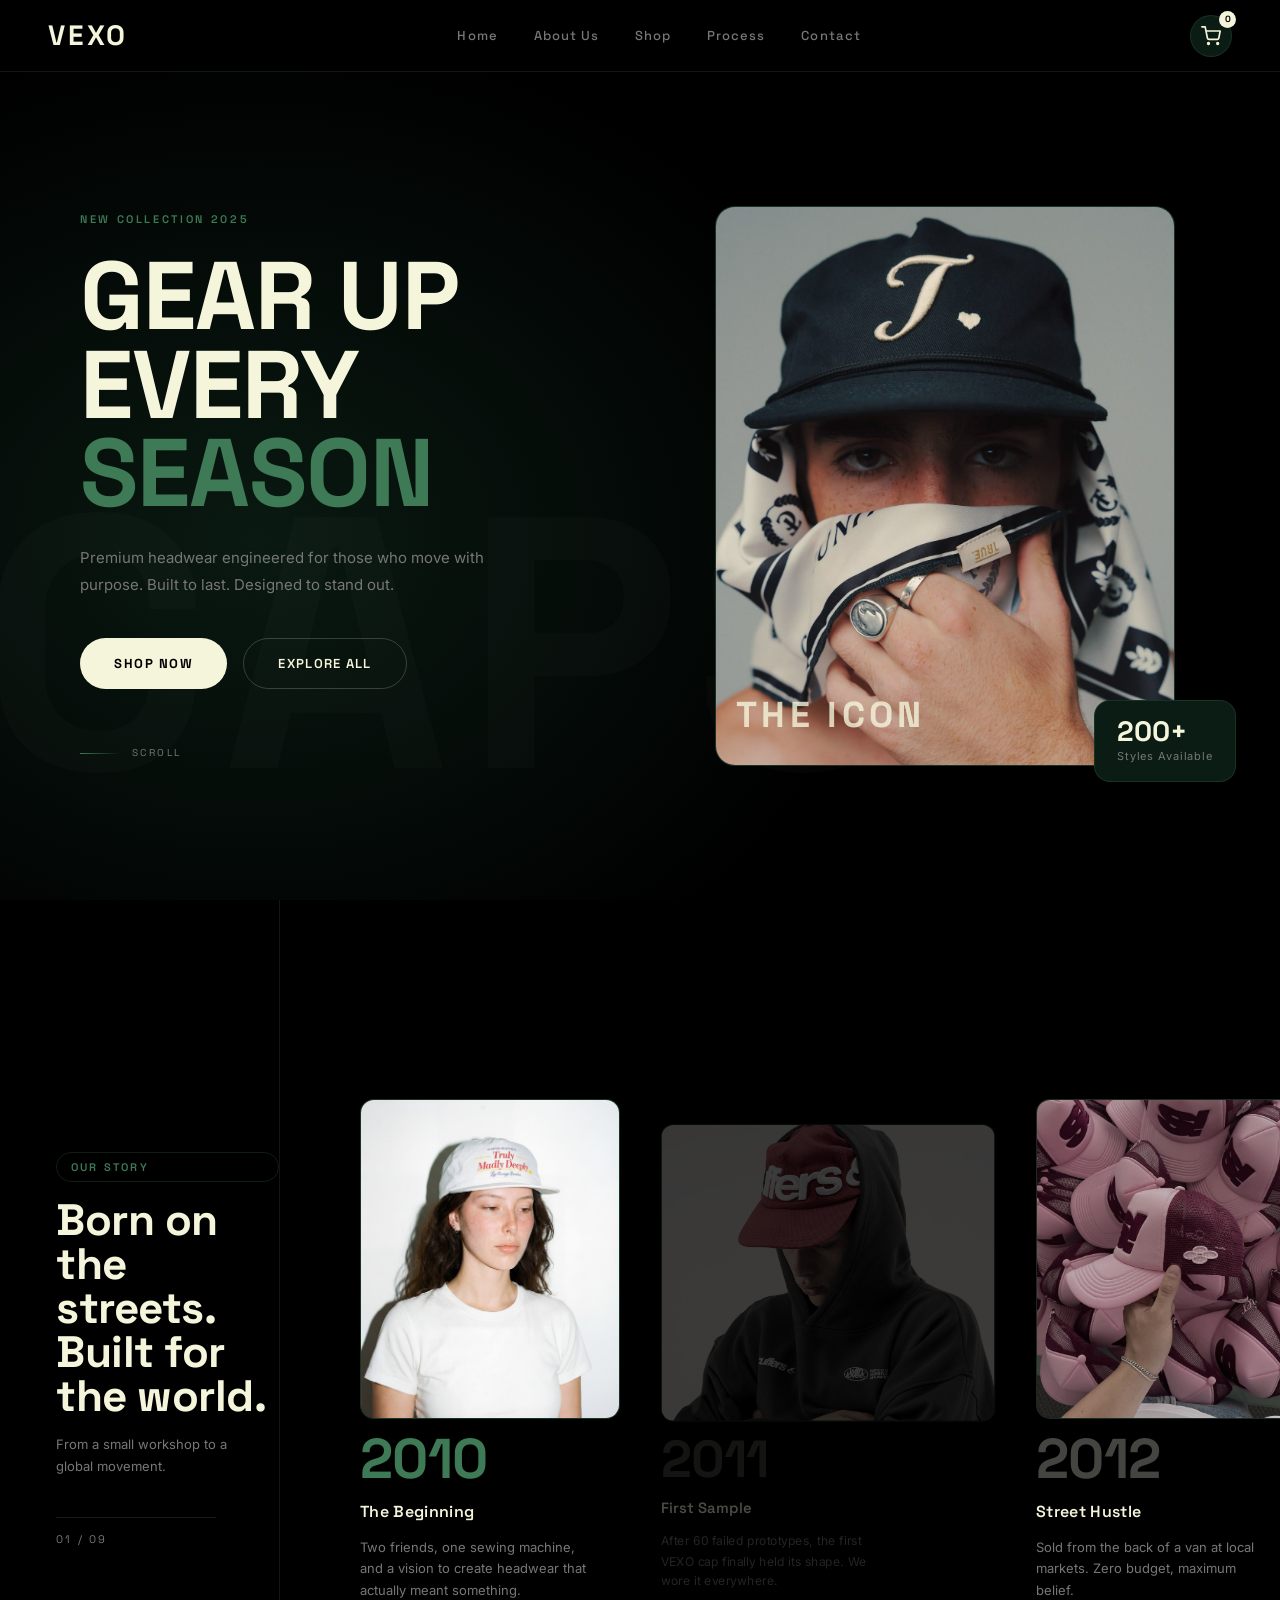
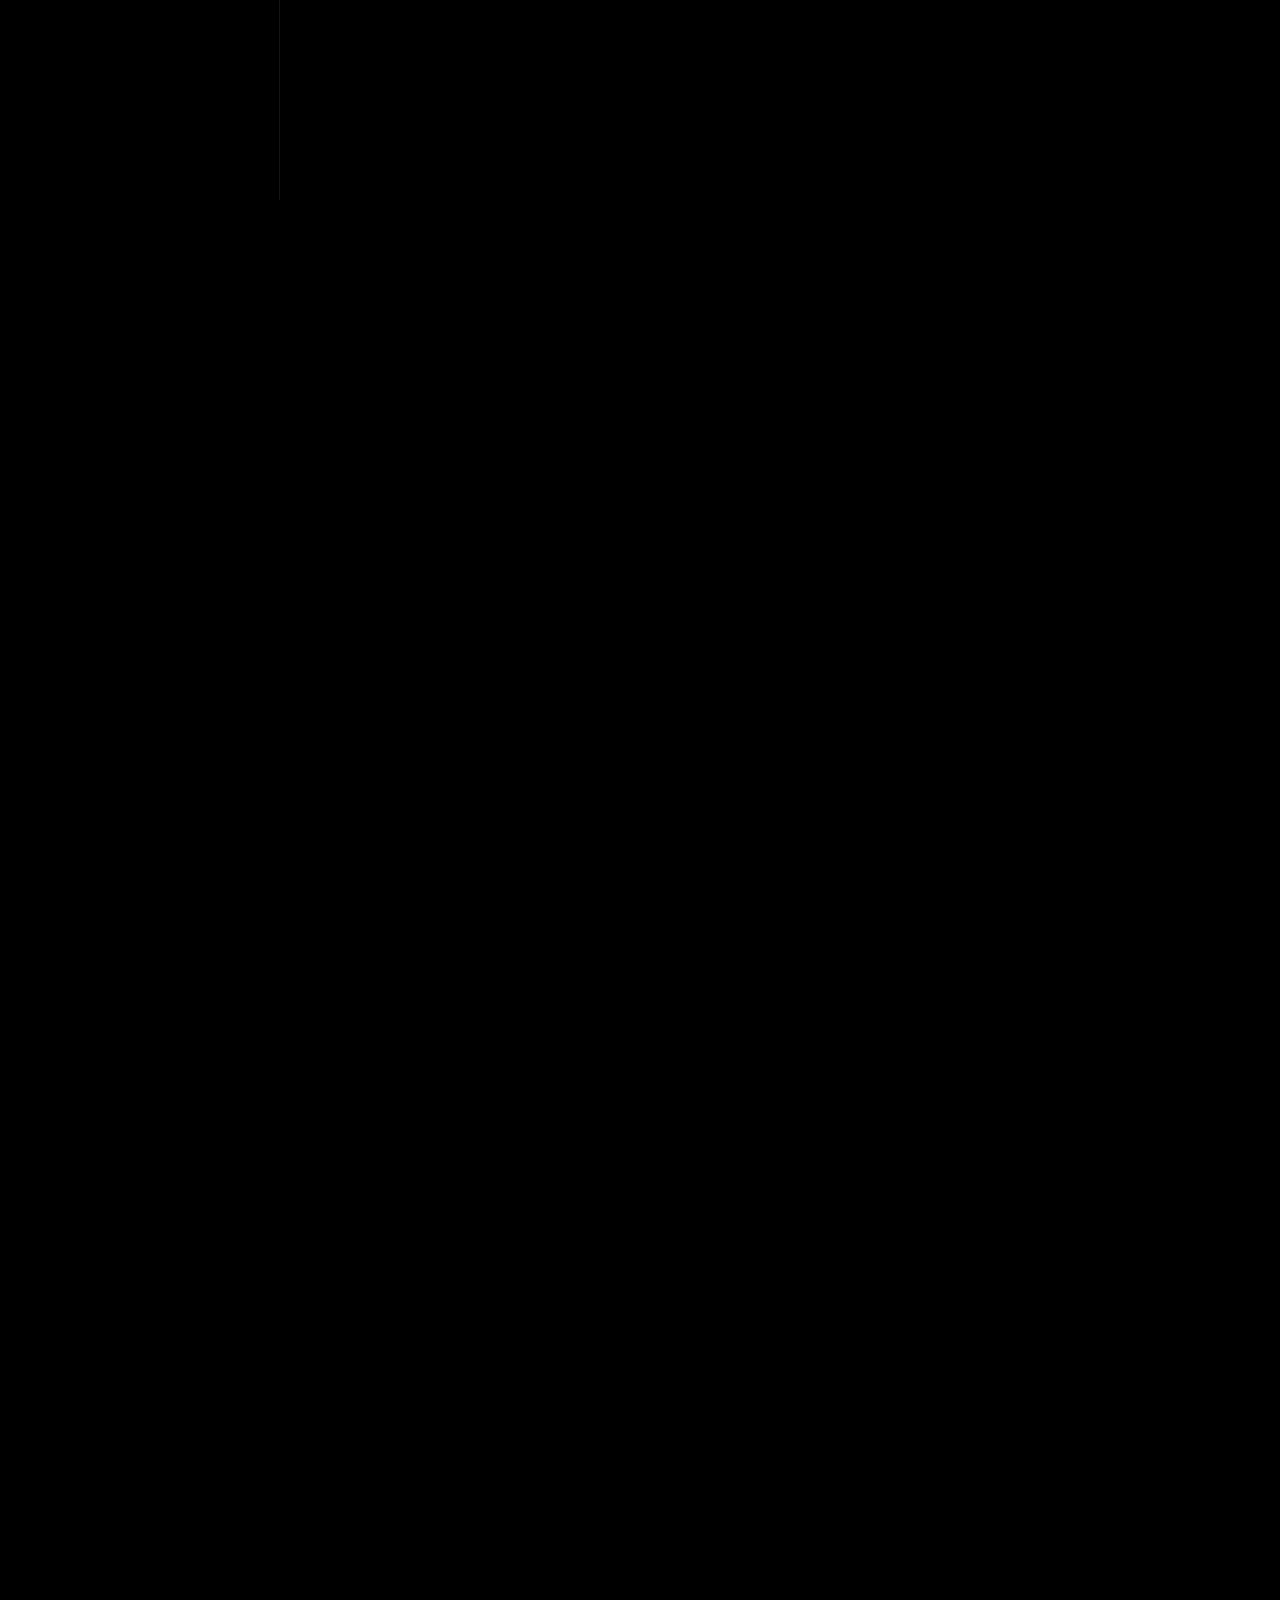
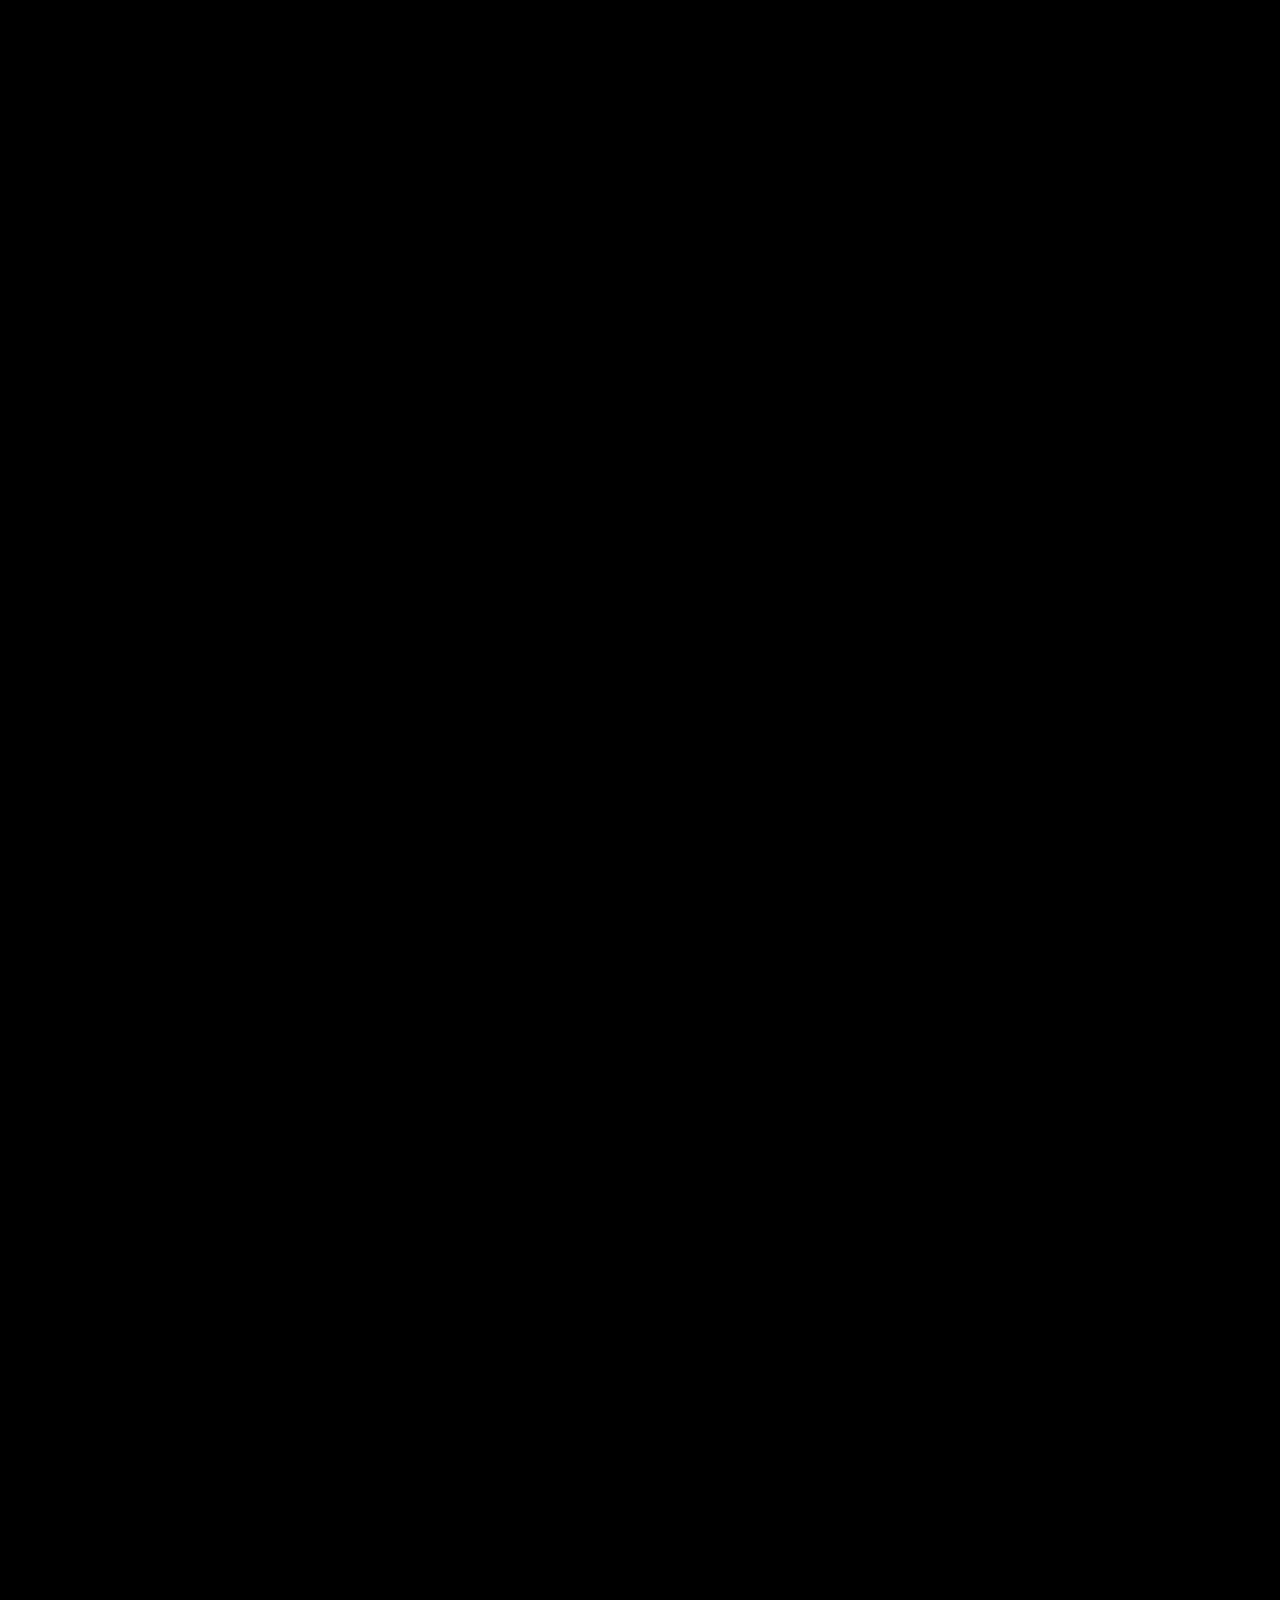
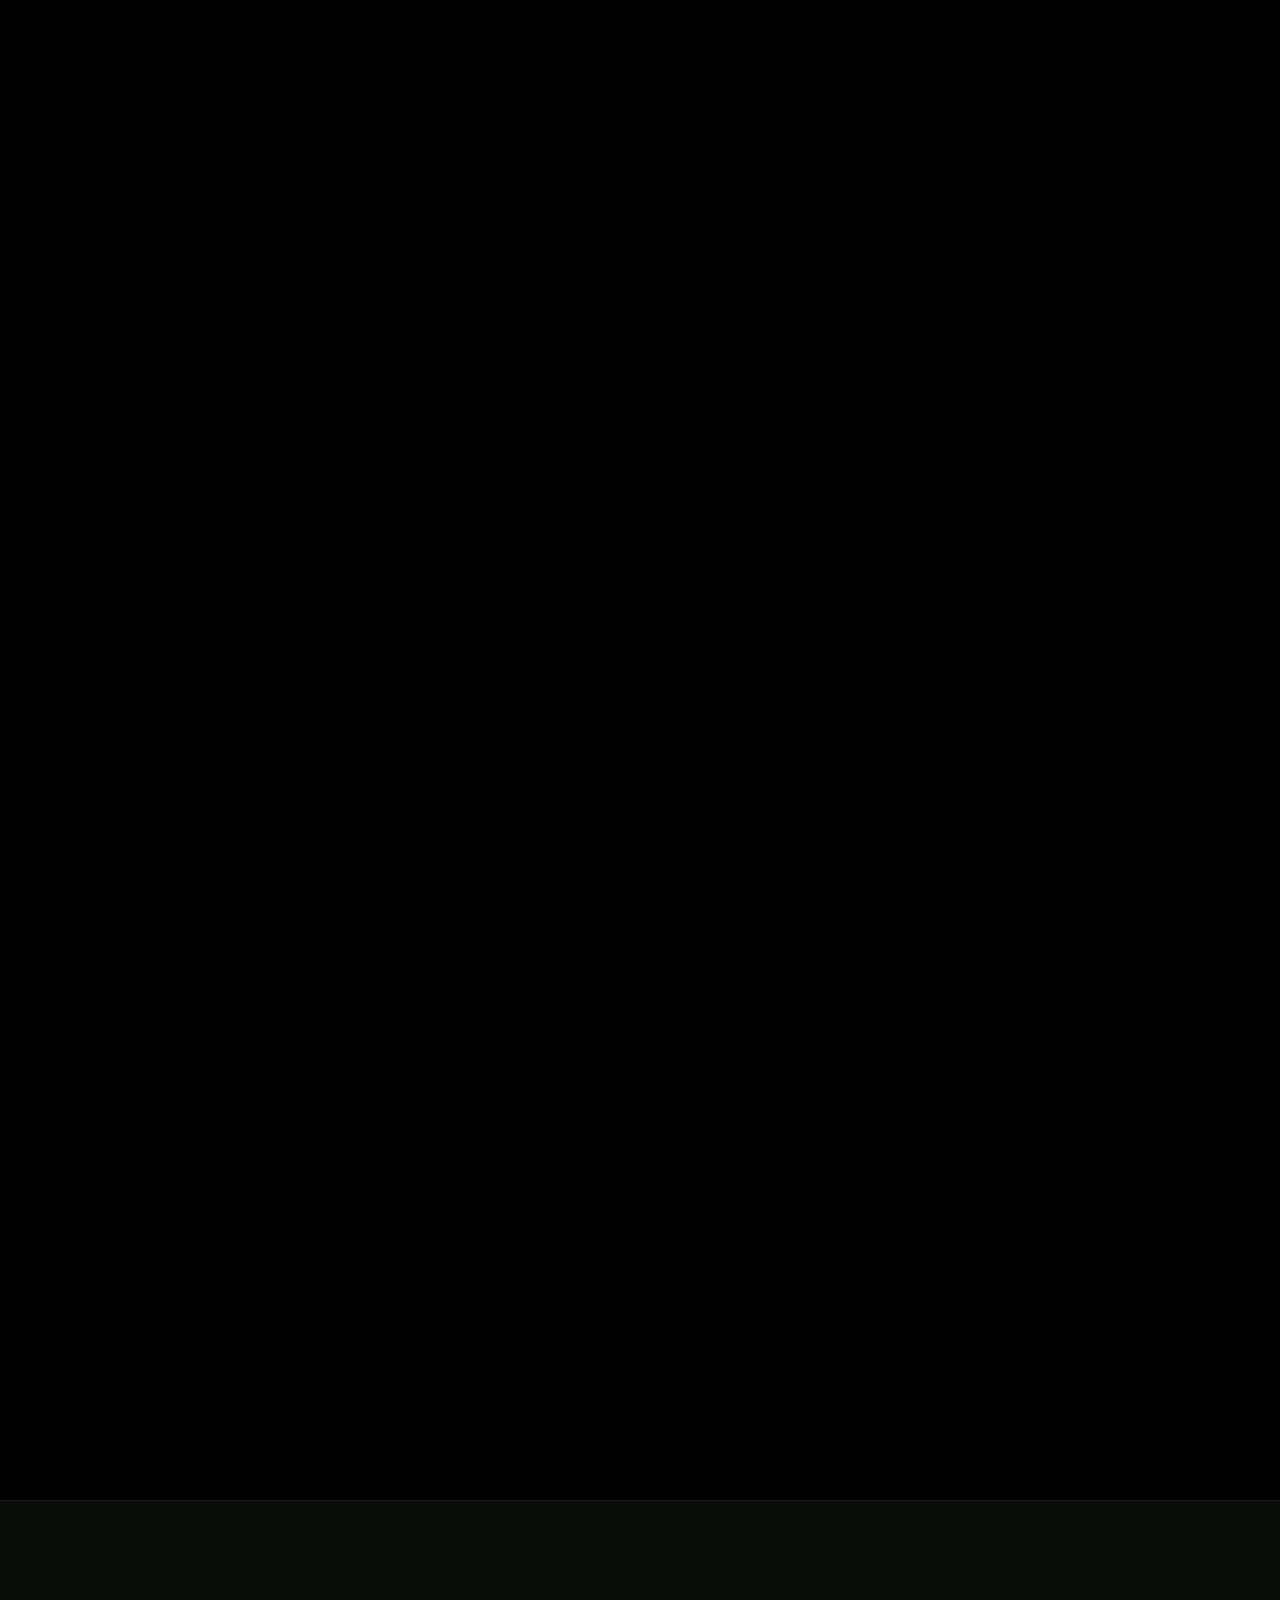
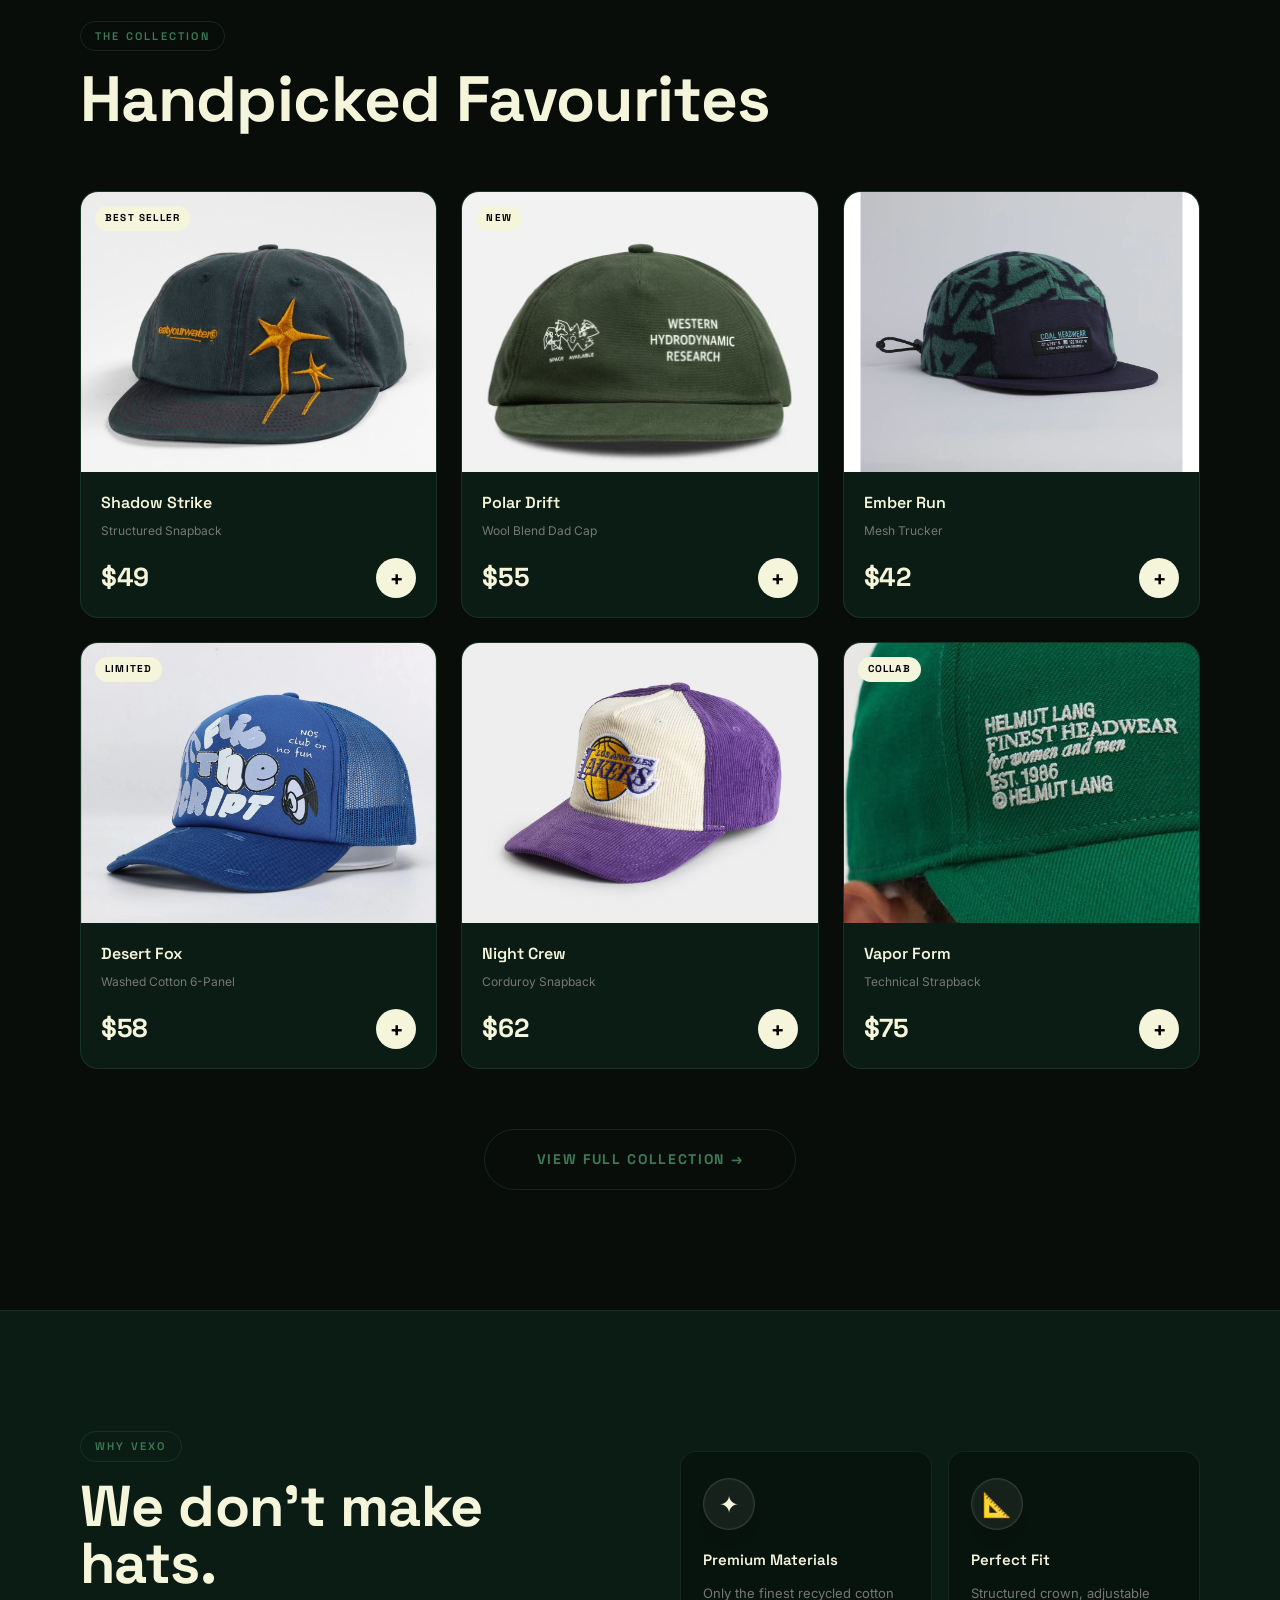
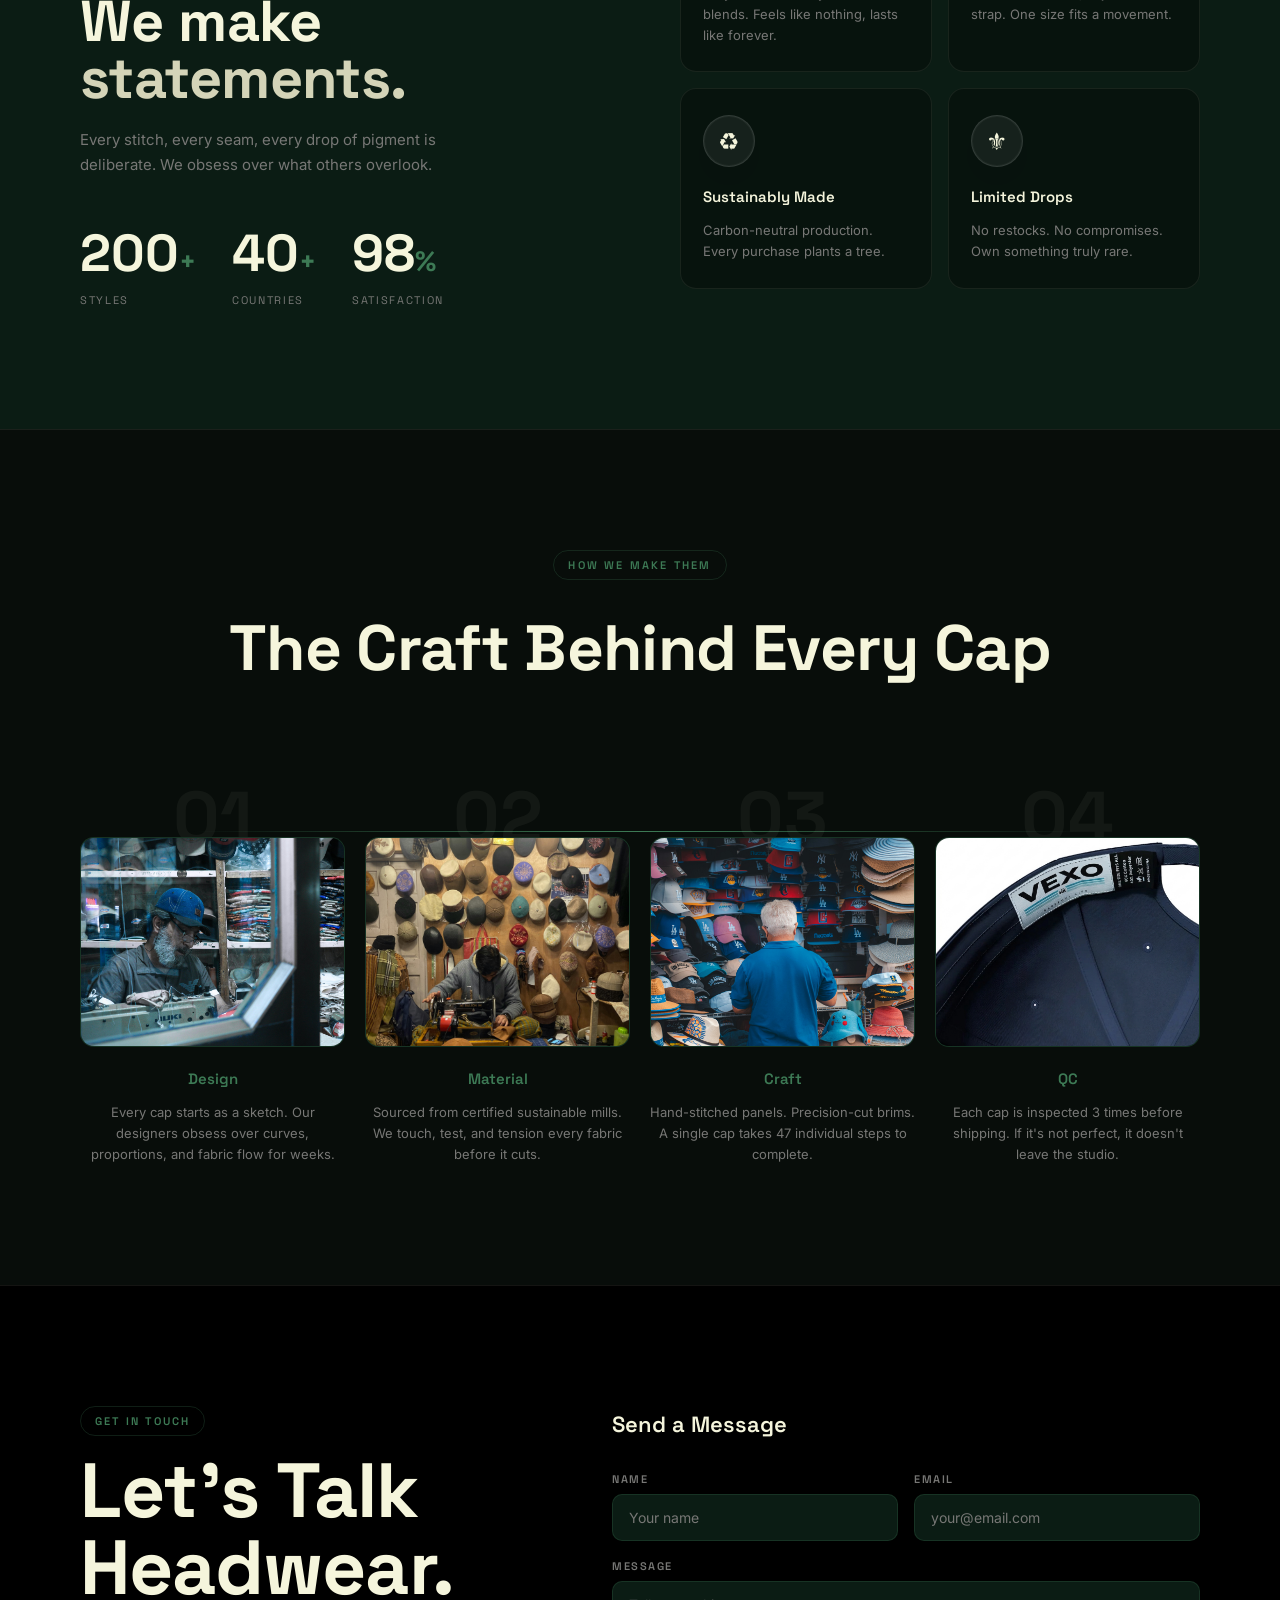
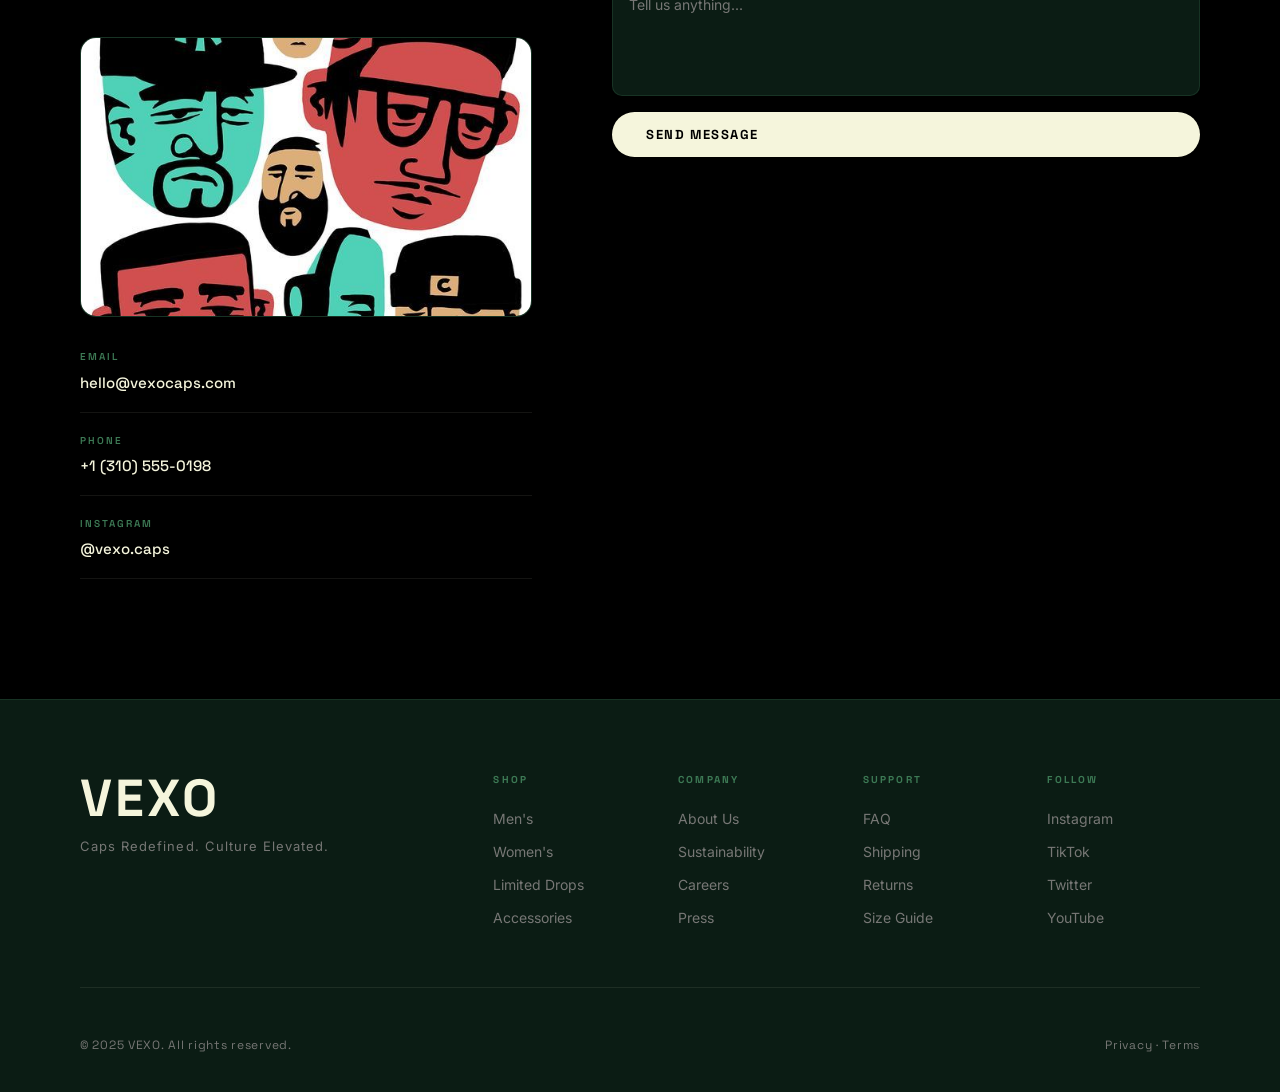
==== commit ea103497: "Update product images and enhance icon styles in the collection Co-authored-by: Copilot <copilot@git" ====
--- a/index.html
+++ b/index.html
@@ -244,10 +244,10 @@
     </div>
   </div>
   <div class="why-right reveal">
-    <div class="why-card"><div class="wc-icon">⚡</div><h4>Premium Materials</h4><p>Only the finest recycled cotton blends. Feels like nothing, lasts like forever.</p></div>
-    <div class="why-card"><div class="wc-icon">🎯</div><h4>Perfect Fit</h4><p>Structured crown, adjustable strap. One size fits a movement.</p></div>
-    <div class="why-card"><div class="wc-icon">🌍</div><h4>Sustainably Made</h4><p>Carbon-neutral production. Every purchase plants a tree.</p></div>
-    <div class="why-card"><div class="wc-icon">🔥</div><h4>Limited Drops</h4><p>No restocks. No compromises. Own something truly rare.</p></div>
+    <div class="why-card"><div class="wc-icon">✦</div><h4>Premium Materials</h4><p>Only the finest recycled cotton blends. Feels like nothing, lasts like forever.</p></div>
+    <div class="why-card"><div class="wc-icon">📐</div><h4>Perfect Fit</h4><p>Structured crown, adjustable strap. One size fits a movement.</p></div>
+    <div class="why-card"><div class="wc-icon">♻</div><h4>Sustainably Made</h4><p>Carbon-neutral production. Every purchase plants a tree.</p></div>
+    <div class="why-card"><div class="wc-icon">⚜</div><h4>Limited Drops</h4><p>No restocks. No compromises. Own something truly rare.</p></div>
   </div>
 </section>
 
@@ -260,25 +260,25 @@
   <div class="process-steps">
     <div class="process-step ps-reveal">
       <div class="ps-num">01</div>
-      <div class="ps-img"><img src="images/proc1.jpg" alt="Design" onerror="this.parentElement.style.background='#0b1c14'"></div>
+      <div class="ps-img"><img src="images/pexels-sryedeforoogh-30907980.jpg" alt="Design" onerror="this.parentElement.style.background='#0b1c14'"></div>
       <h4>Design</h4>
       <p>Every cap starts as a sketch. Our designers obsess over curves, proportions, and fabric flow for weeks.</p>
     </div>
     <div class="process-step ps-reveal">
       <div class="ps-num">02</div>
-      <div class="ps-img"><img src="images/proc2.jpg" alt="Material" onerror="this.parentElement.style.background='#111'"></div>
+      <div class="ps-img"><img src="images/pexels-danish-bashir-1587810065-35909468.jpg" alt="Material" onerror="this.parentElement.style.background='#111'"></div>
       <h4>Material</h4>
       <p>Sourced from certified sustainable mills. We touch, test, and tension every fabric before it cuts.</p>
     </div>
     <div class="process-step ps-reveal">
       <div class="ps-num">03</div>
-      <div class="ps-img"><img src="images/proc3.jpg" alt="Craft" onerror="this.parentElement.style.background='#0d1810'"></div>
+      <div class="ps-img"><img src="images/pexels-willianjusten-19314653.jpg" alt="Craft" onerror="this.parentElement.style.background='#0d1810'"></div>
       <h4>Craft</h4>
       <p>Hand-stitched panels. Precision-cut brims. A single cap takes 47 individual steps to complete.</p>
     </div>
     <div class="process-step ps-reveal">
       <div class="ps-num">04</div>
-      <div class="ps-img"><img src="images/proc4.jpg" alt="QC" onerror="this.parentElement.style.background='#0b1c14'"></div>
+      <div class="ps-img"><img src="images/Gemini_Generated_Image_o0h240o0h240o0h2.png" alt="QC" onerror="this.parentElement.style.background='#0b1c14'"></div>
       <h4>QC</h4>
       <p>Each cap is inspected 3 times before shipping. If it's not perfect, it doesn't leave the studio.</p>
     </div>
@@ -291,7 +291,7 @@
     <span class="section-tag">GET IN TOUCH</span>
     <h2>Let's Talk<br>Headwear.</h2>
     <div class="contact-img-box">
-      <img src="images/contact-cap.jpg" alt="" onerror="this.parentElement.style.background='#0b1c14'">
+      <img src="images/9b86ed63d3f18855525748f07d63103e.jpg" alt="" onerror="this.parentElement.style.background='#0b1c14'">
     </div>
     <div class="contact-info">
       <div class="ci"><div class="ci-label">EMAIL</div><div class="ci-val">hello@vexocaps.com</div></div>
--- a/index.css
+++ b/index.css
@@ -834,7 +834,20 @@
 }
 .why-card:hover { transform: translateY(-6px); border-color: var(--border-green); }
 .why-card:hover::after { transform: scaleX(1); }
-.wc-icon { font-size: 26px; margin-bottom: 14px; }
+.wc-icon {
+  display: inline-flex;
+  align-items: center;
+  justify-content: center;
+  width: 52px;
+  height: 52px;
+  margin-bottom: 18px;
+  font-size: 24px;
+  color: var(--cream);
+  background: rgba(255, 255, 255, 0.06);
+  border: 1px solid rgba(255, 255, 255, 0.12);
+  border-radius: 50%;
+  box-shadow: inset 0 0 0 1px rgba(255,255,255,0.04), 0 14px 35px rgba(0,0,0,0.12);
+}
 .why-card h4 {
   font-family: var(--font-head);
   font-size: 15px;
